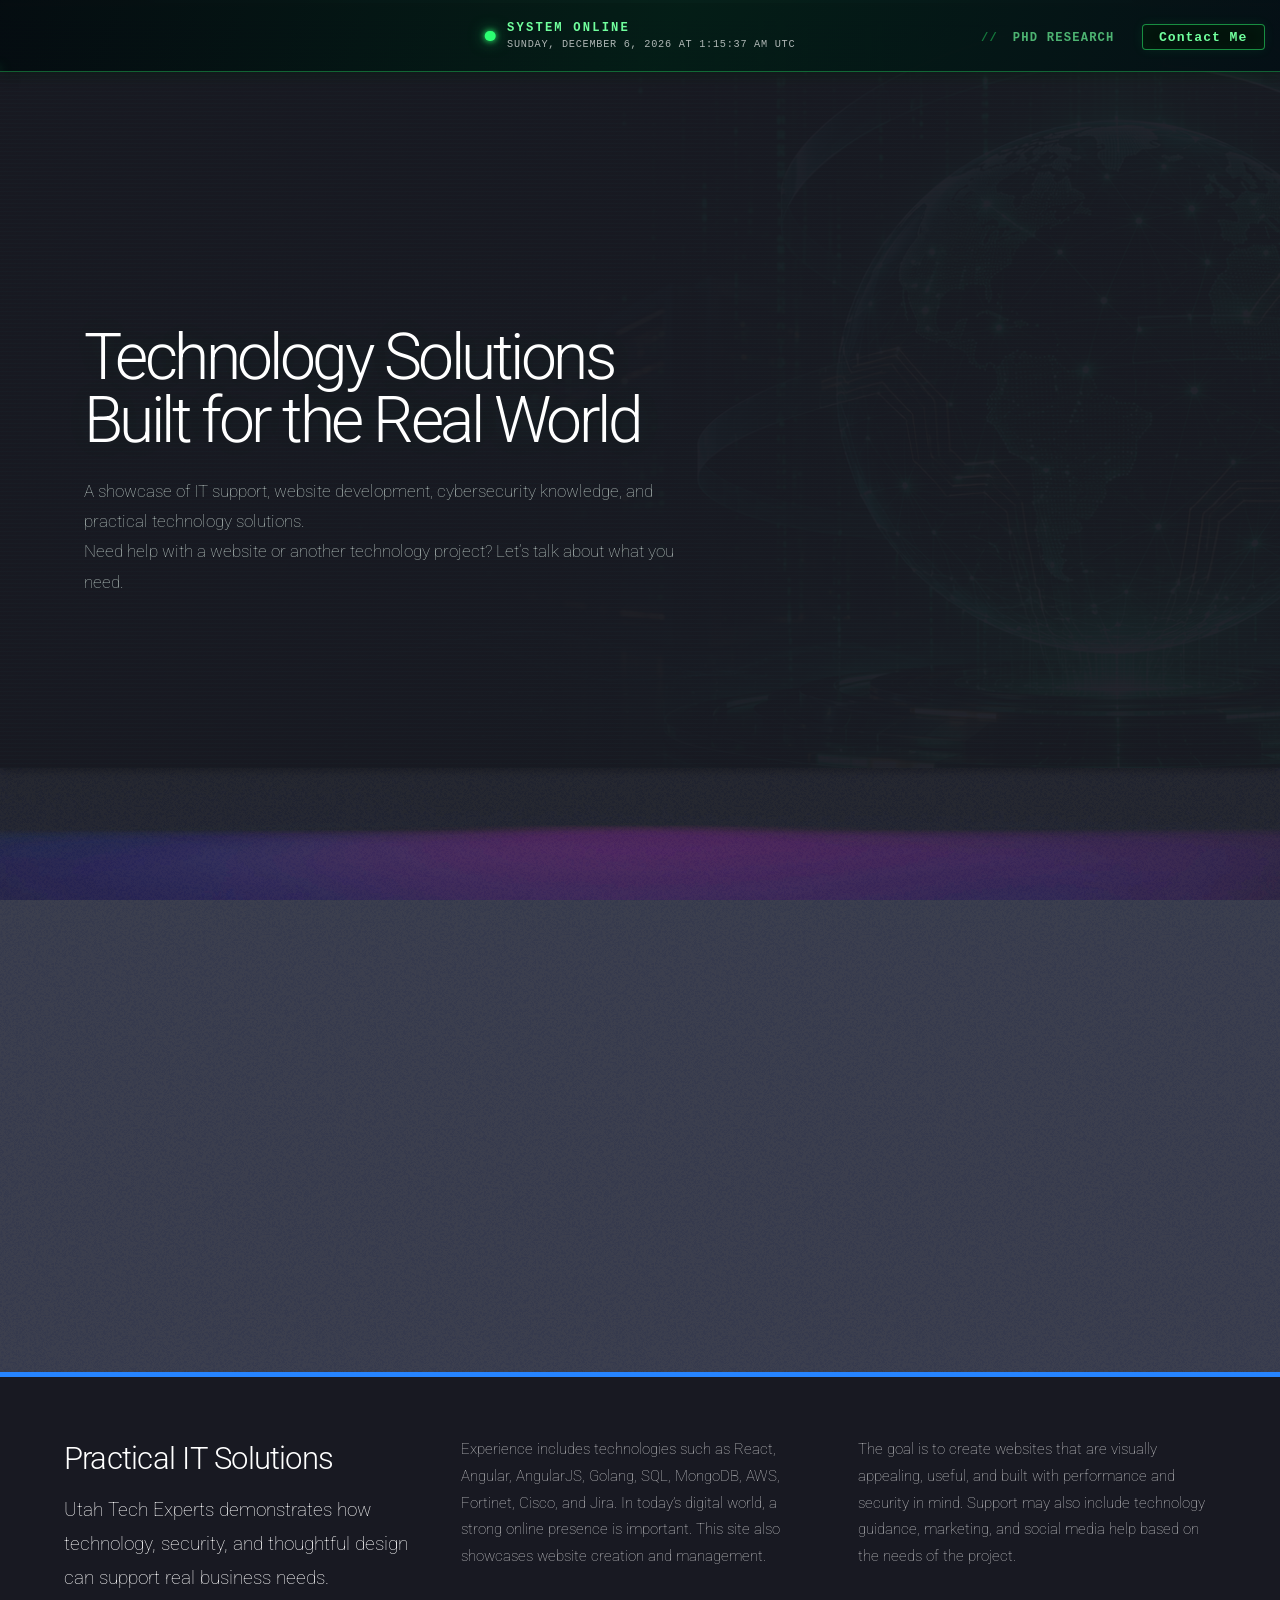
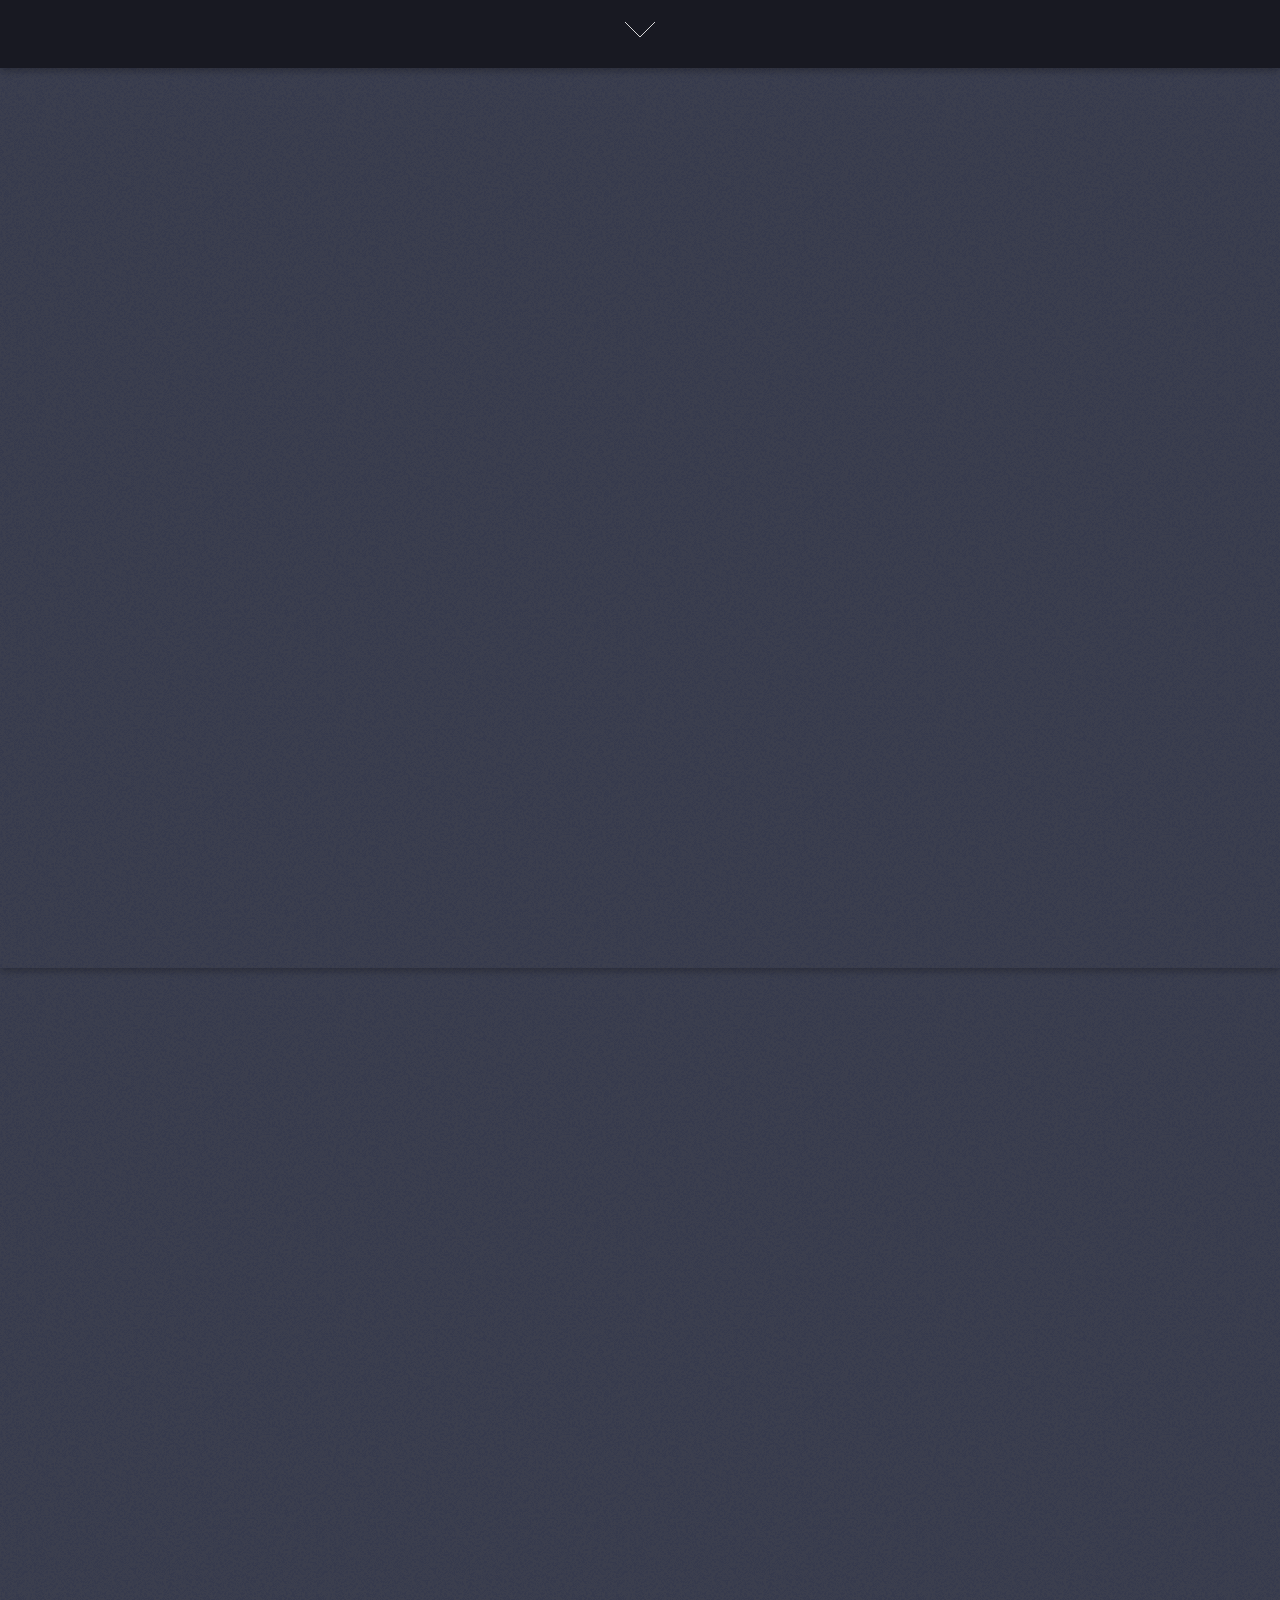
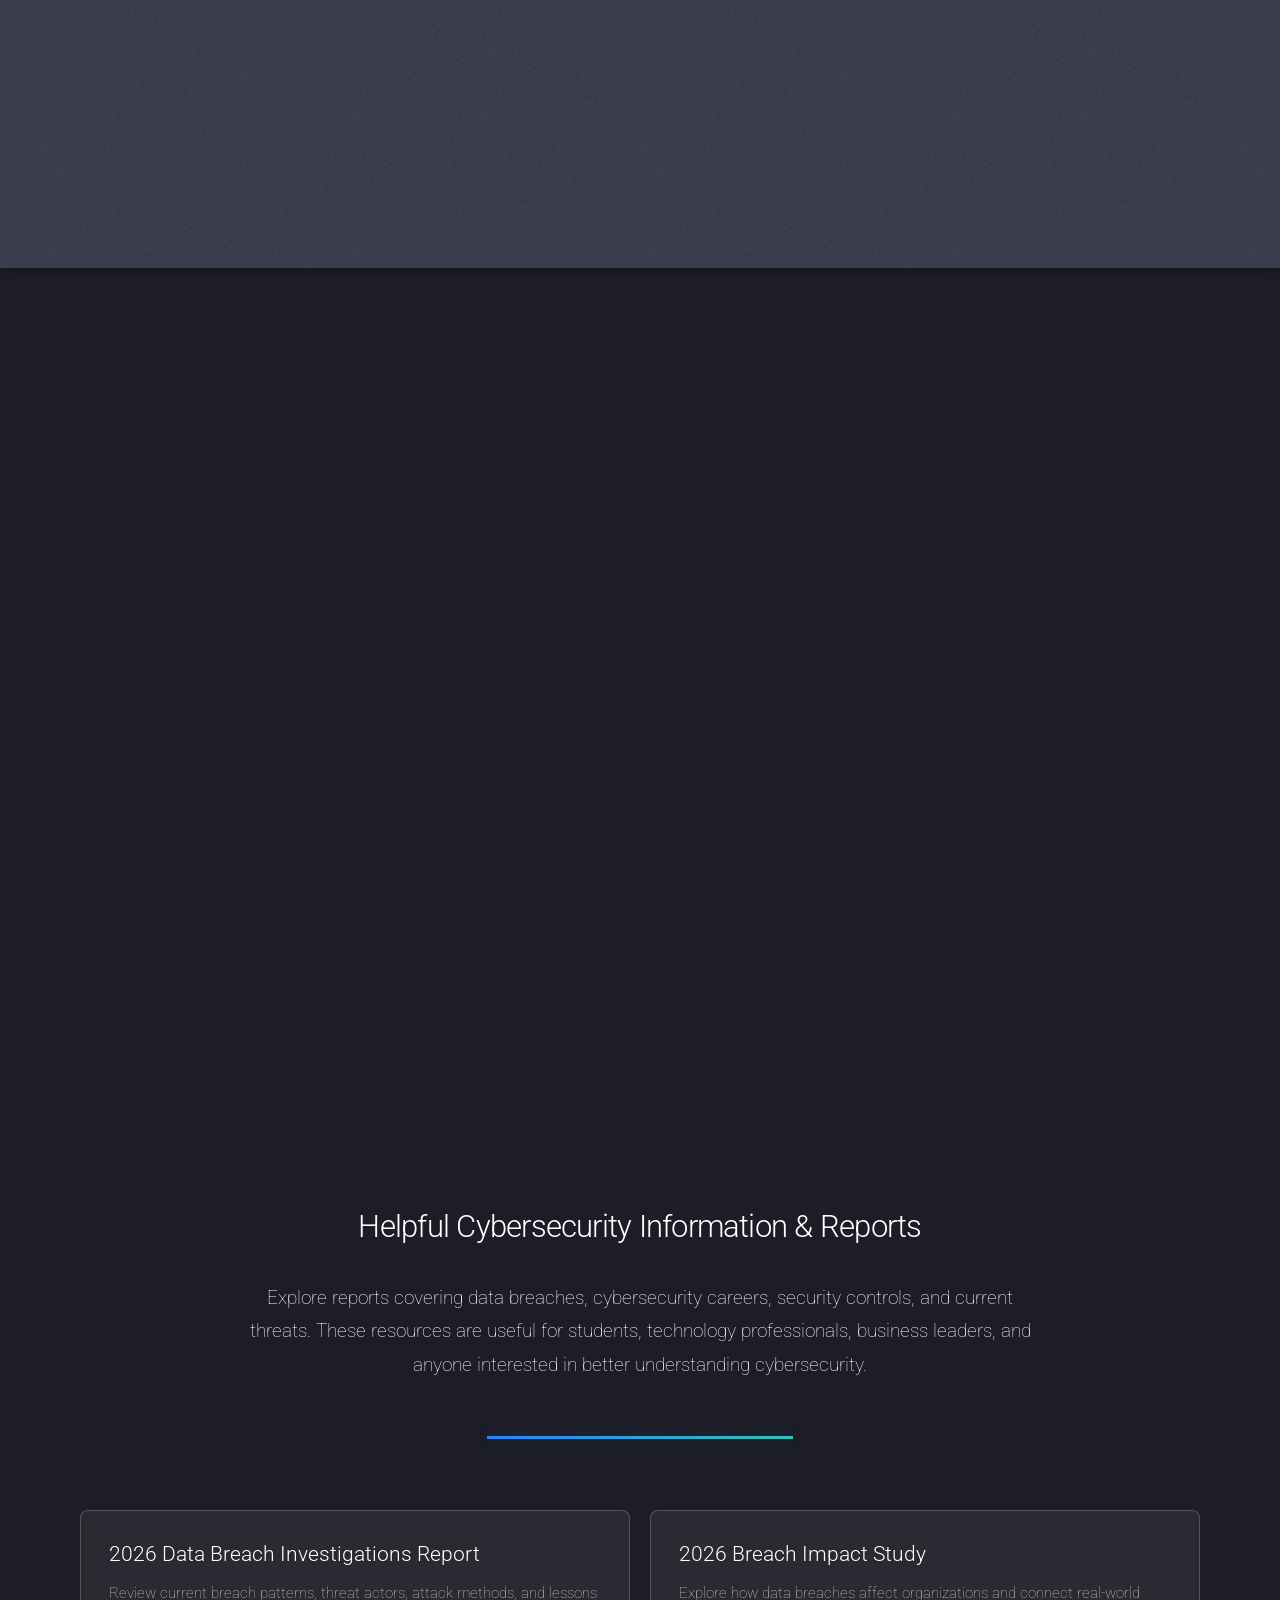
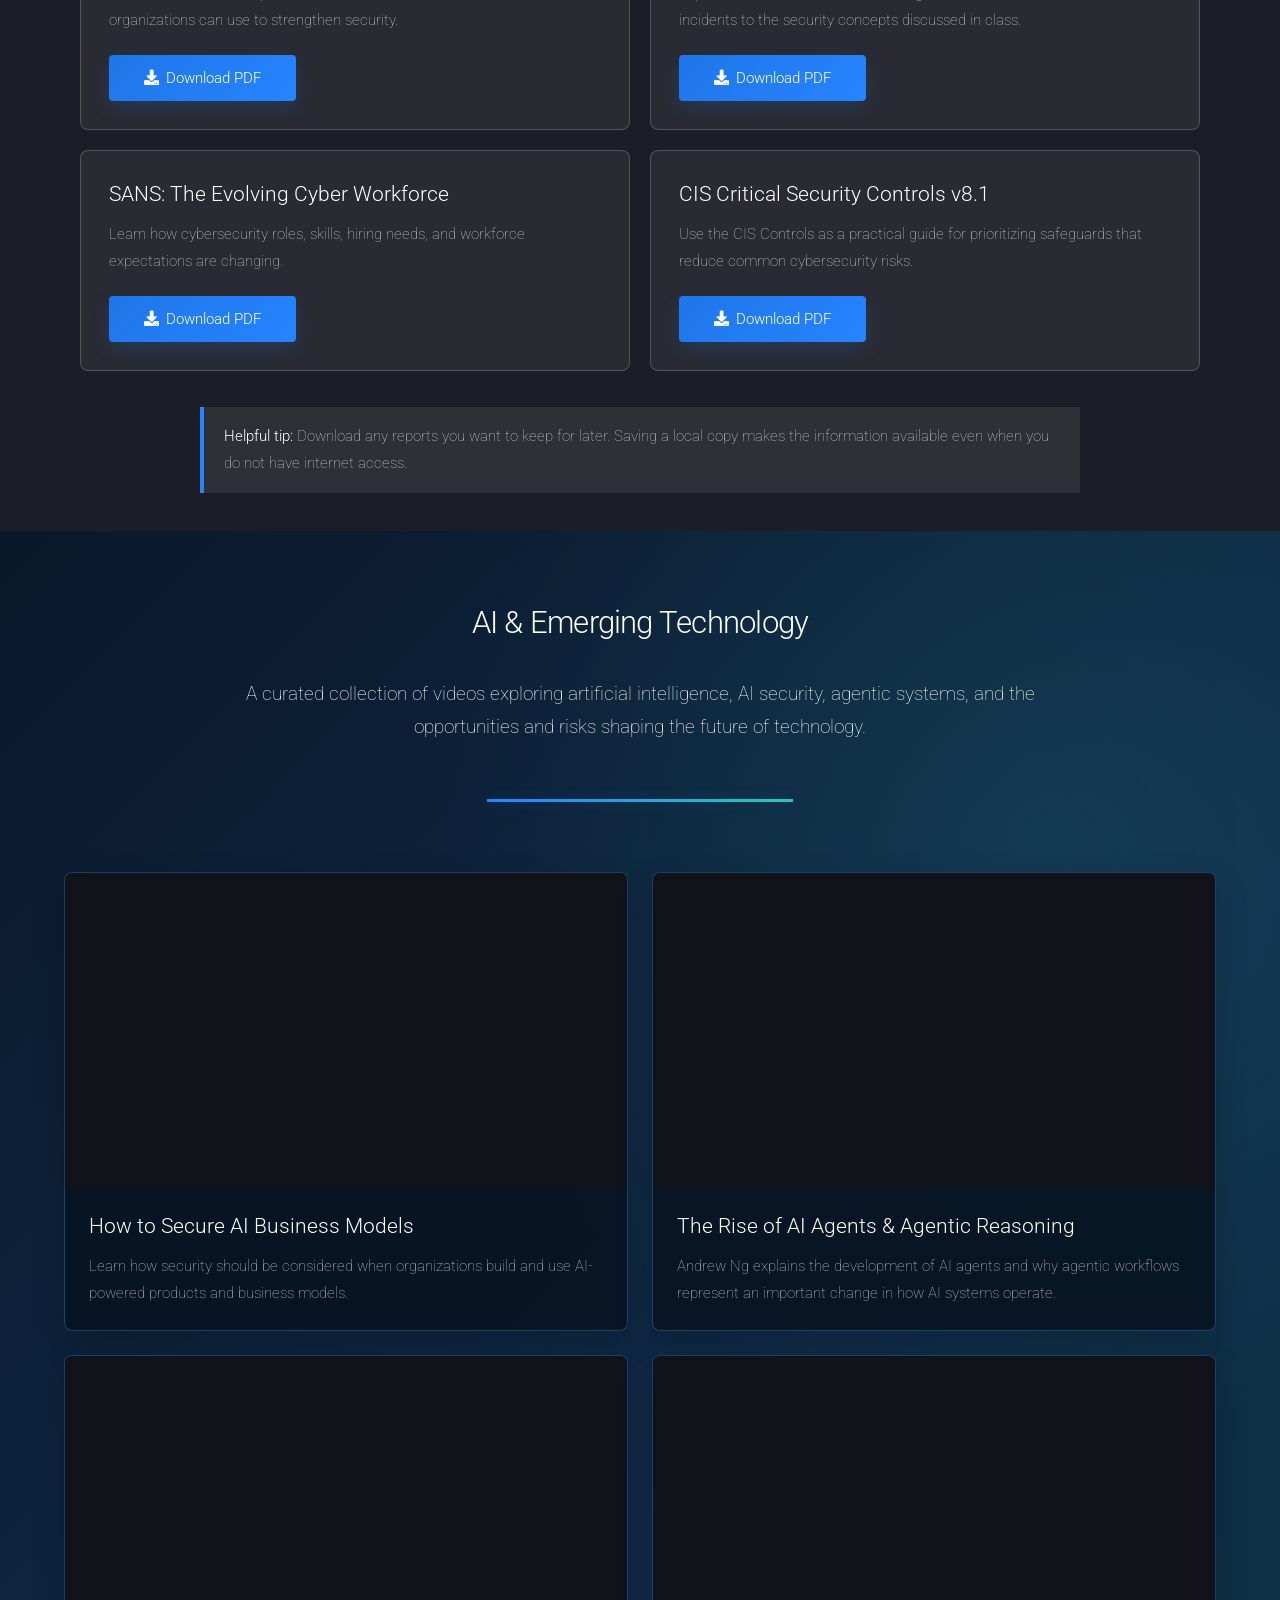
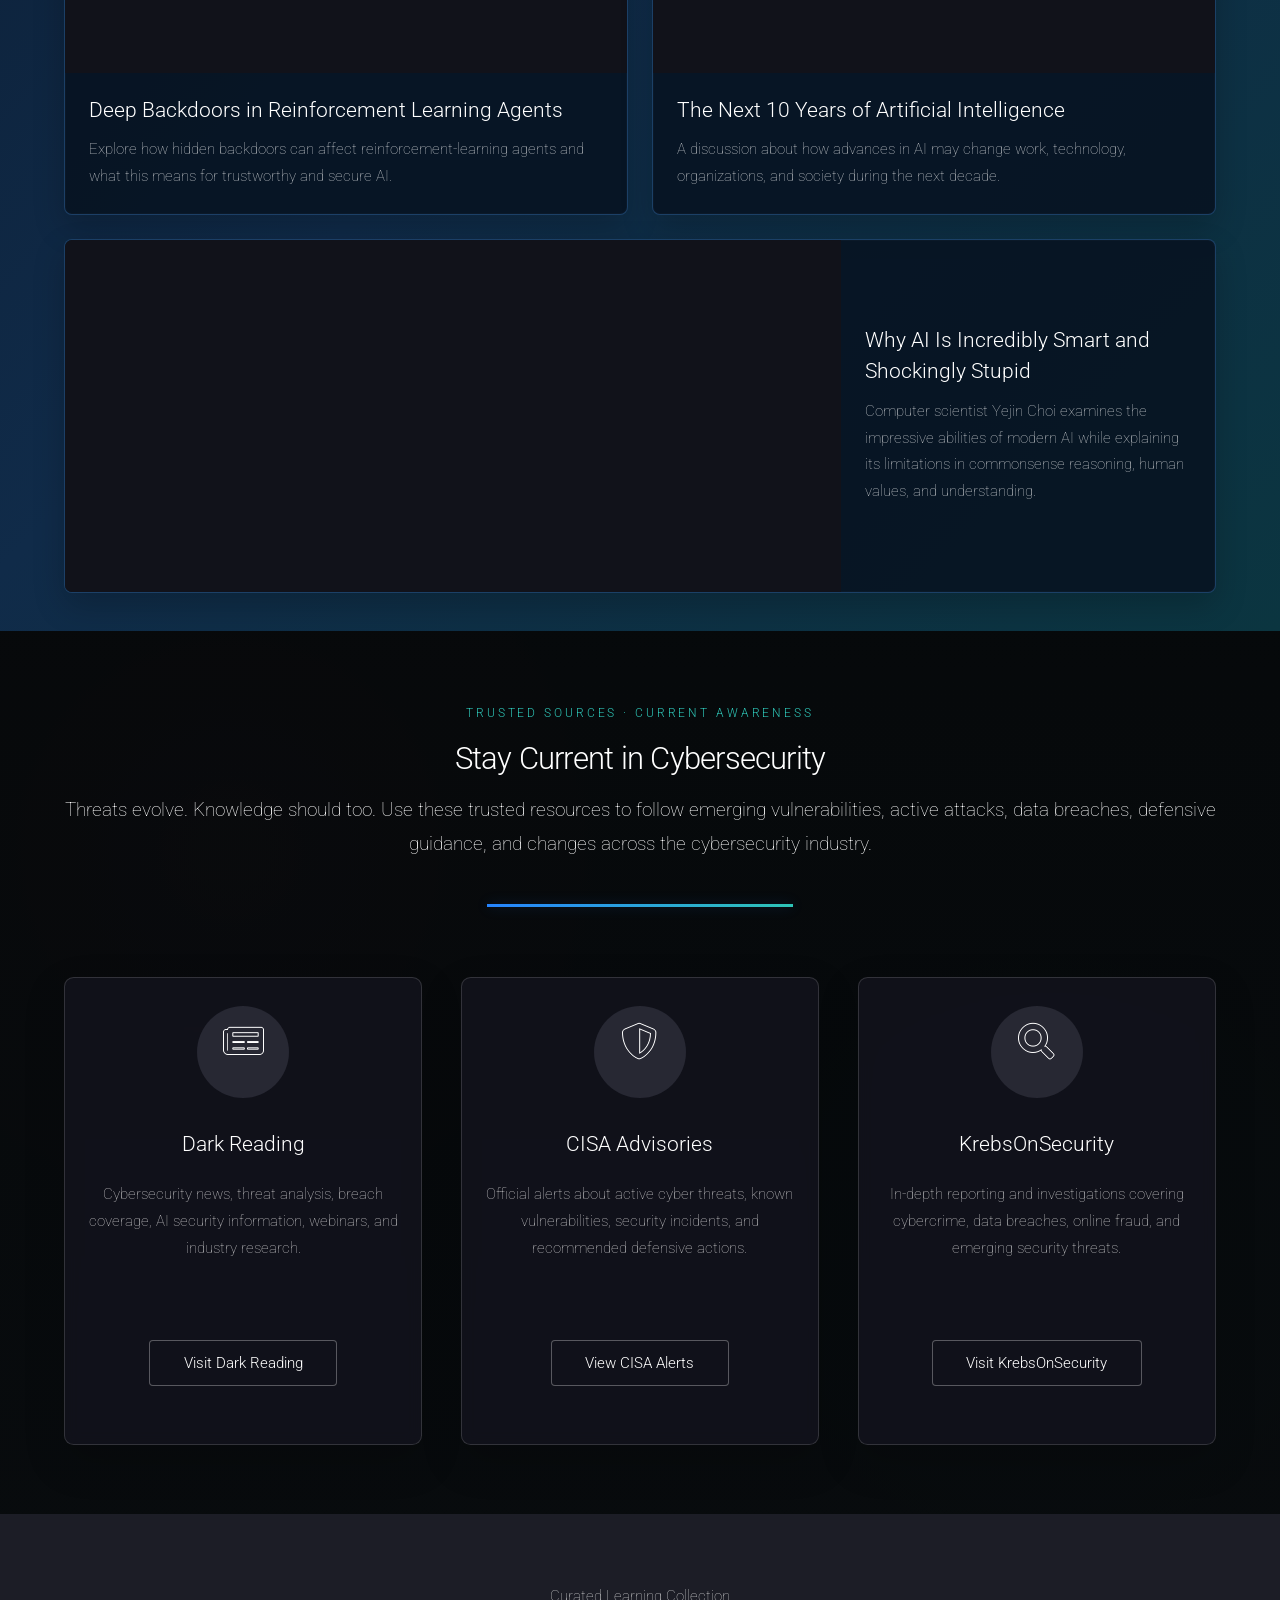
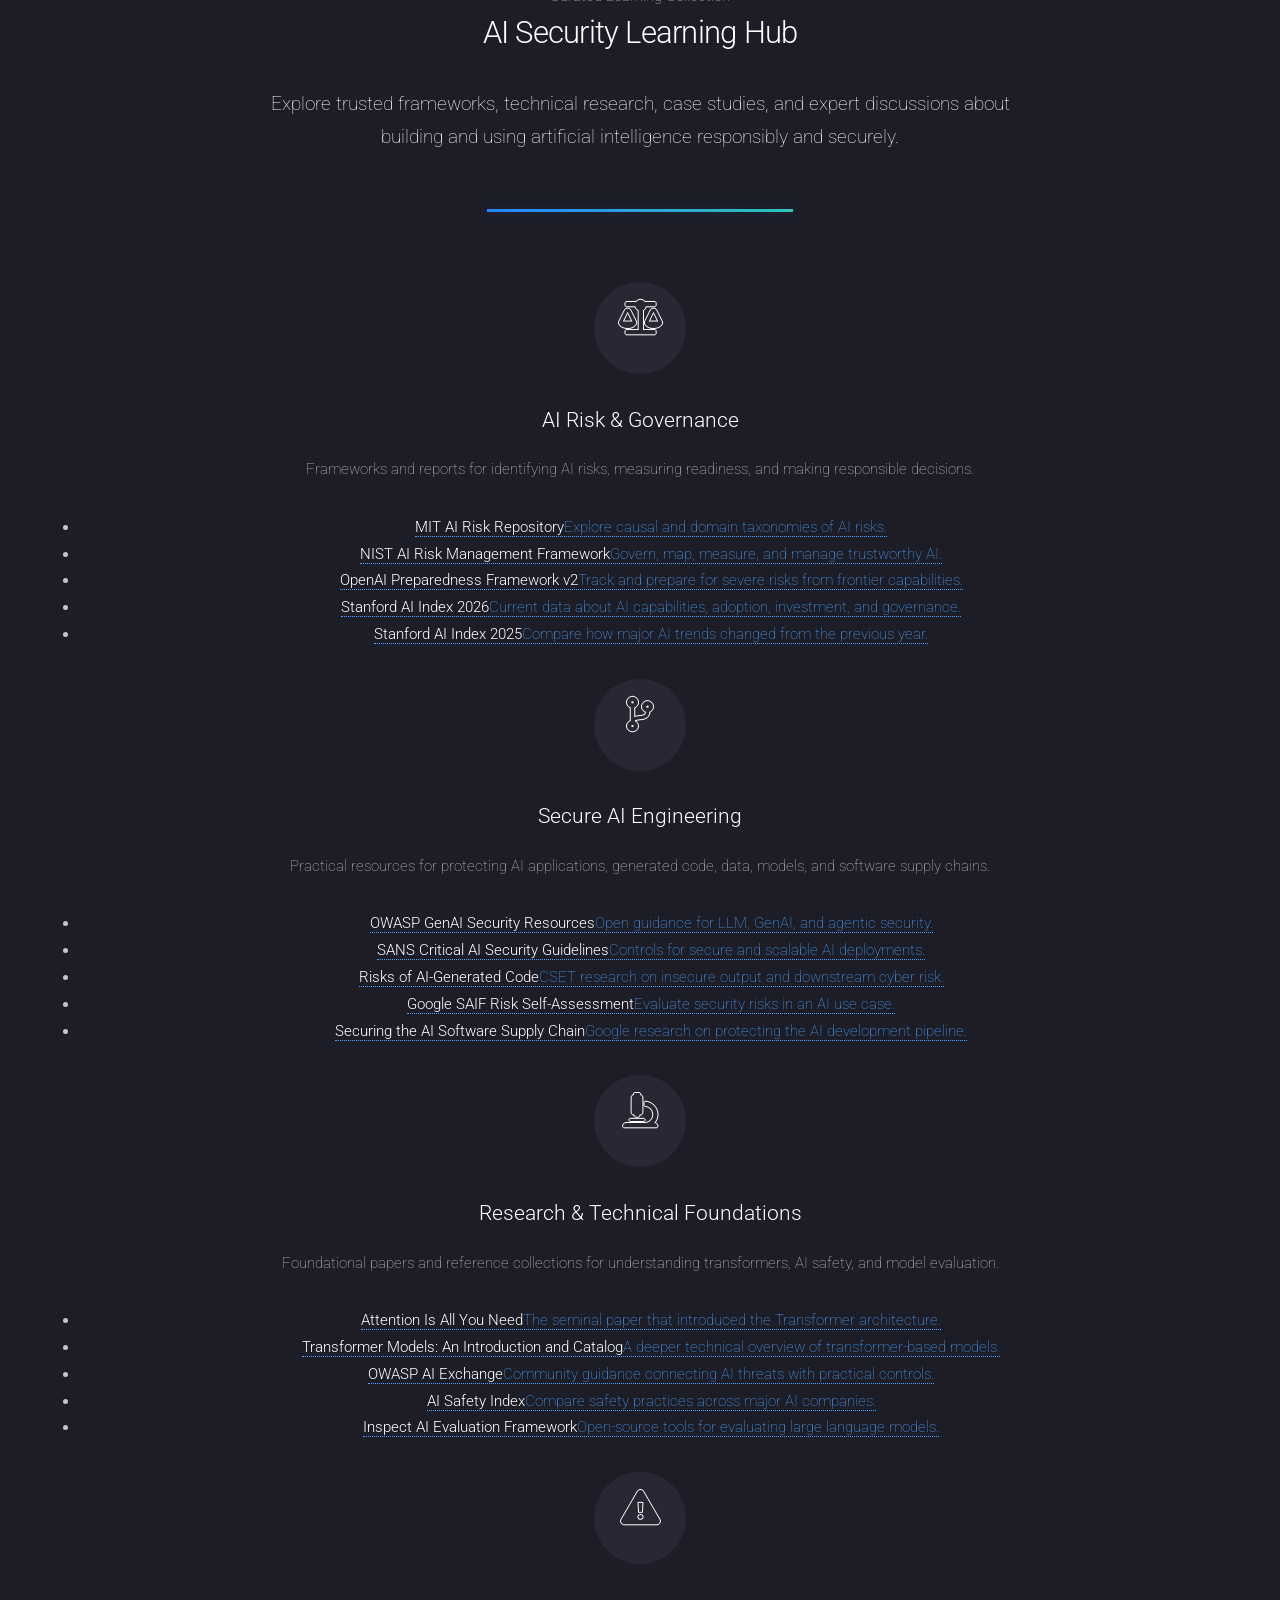
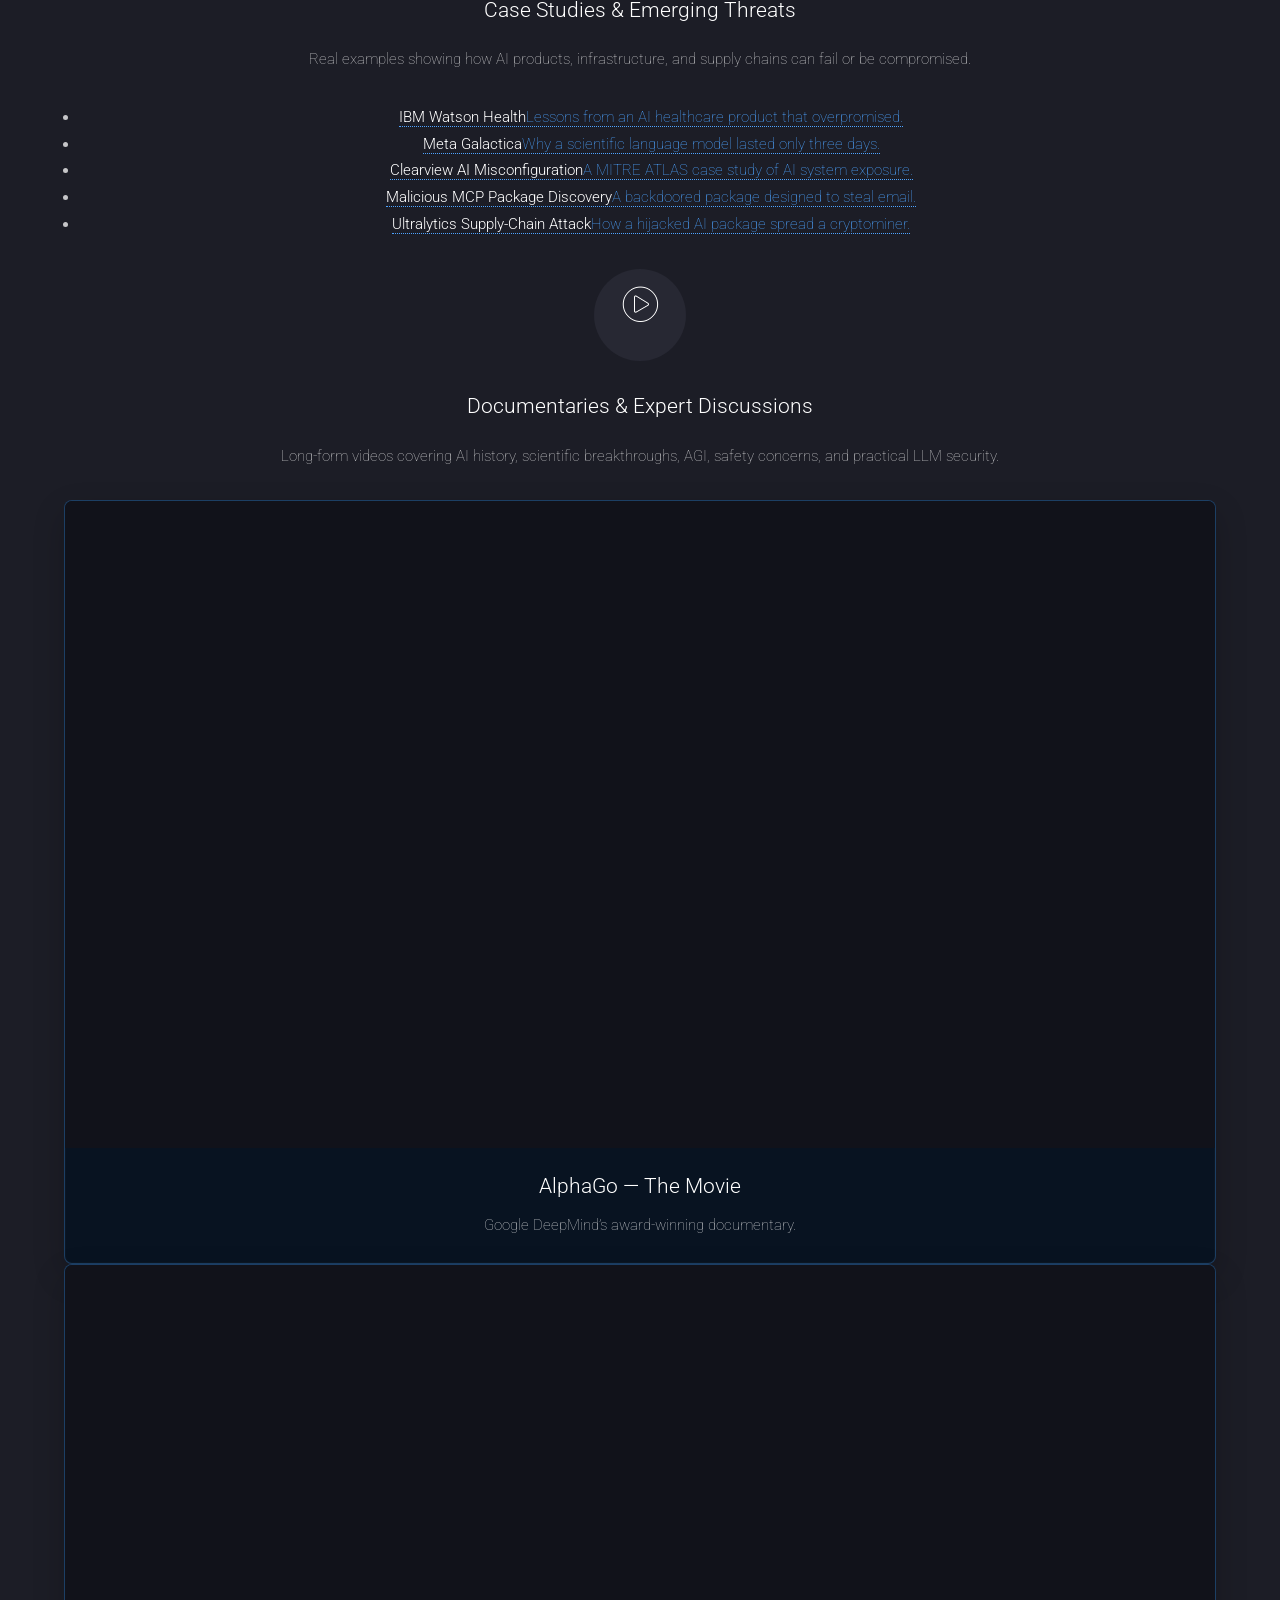
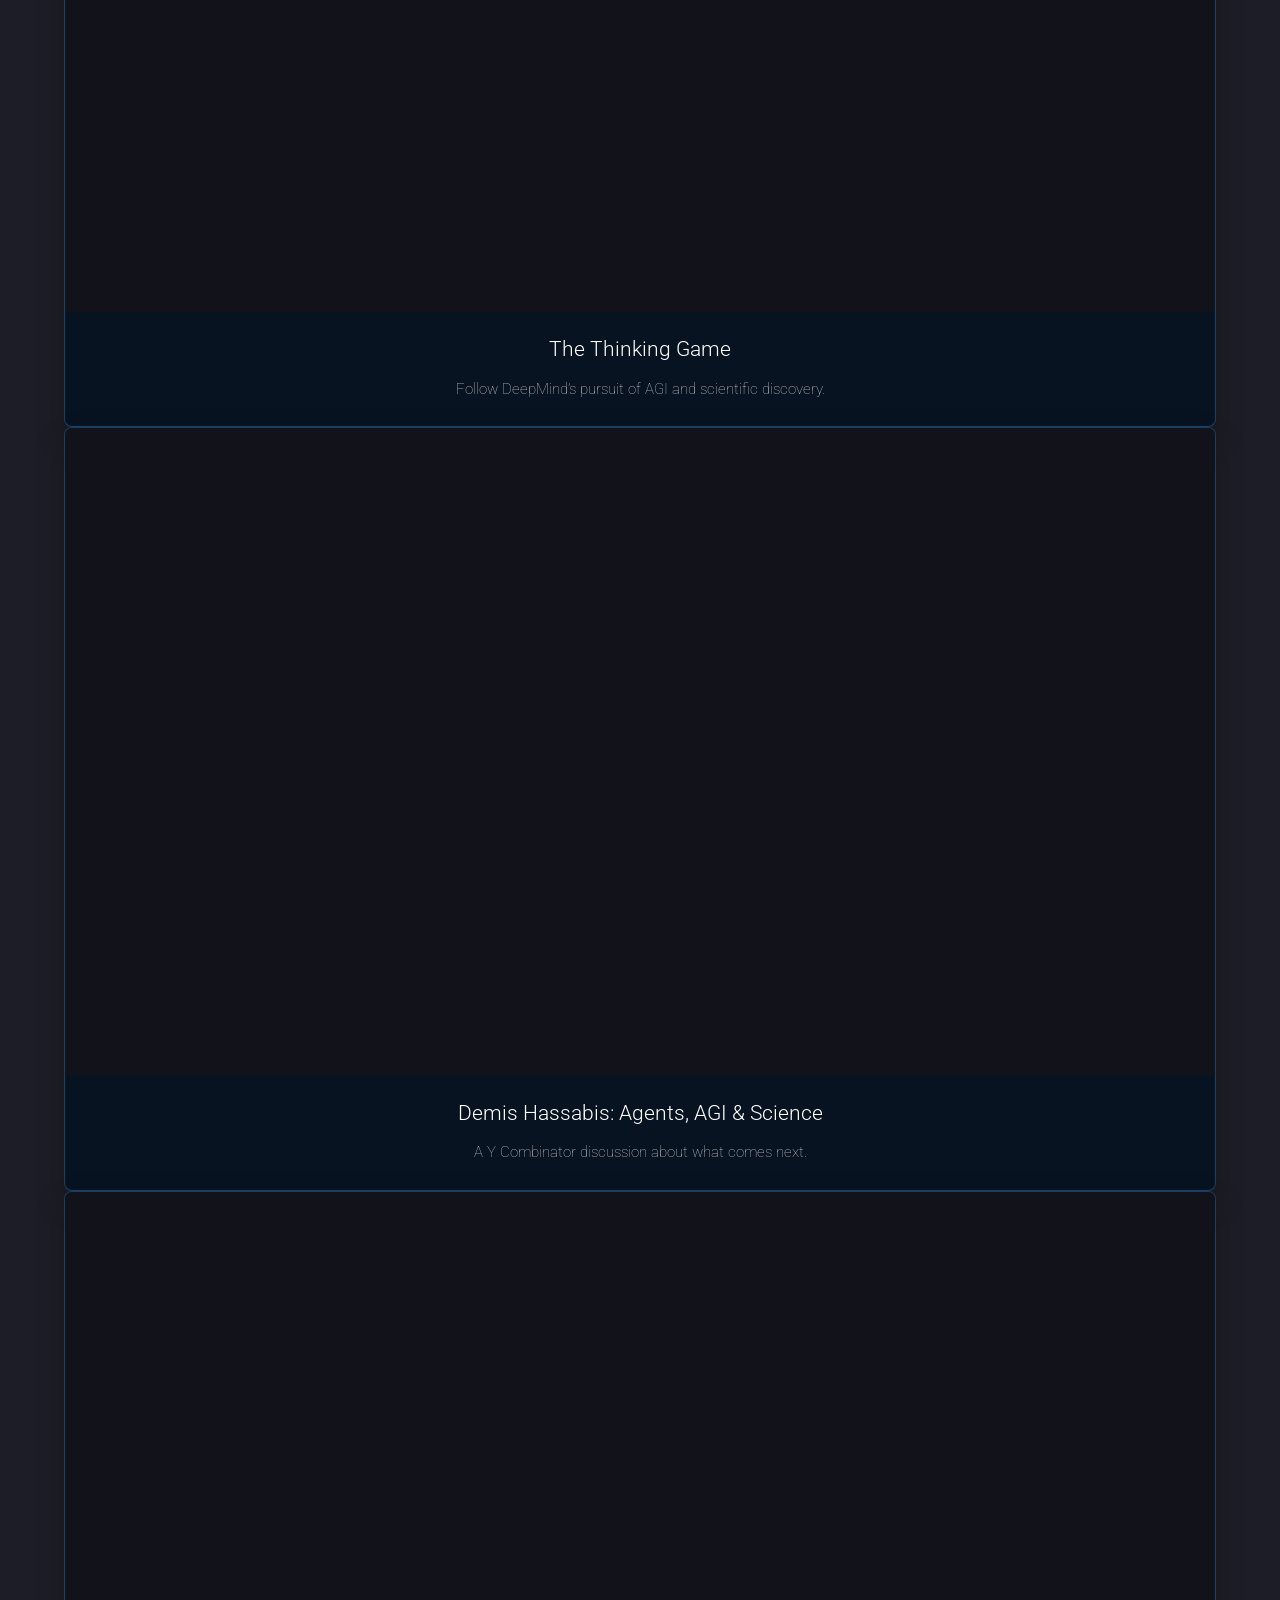
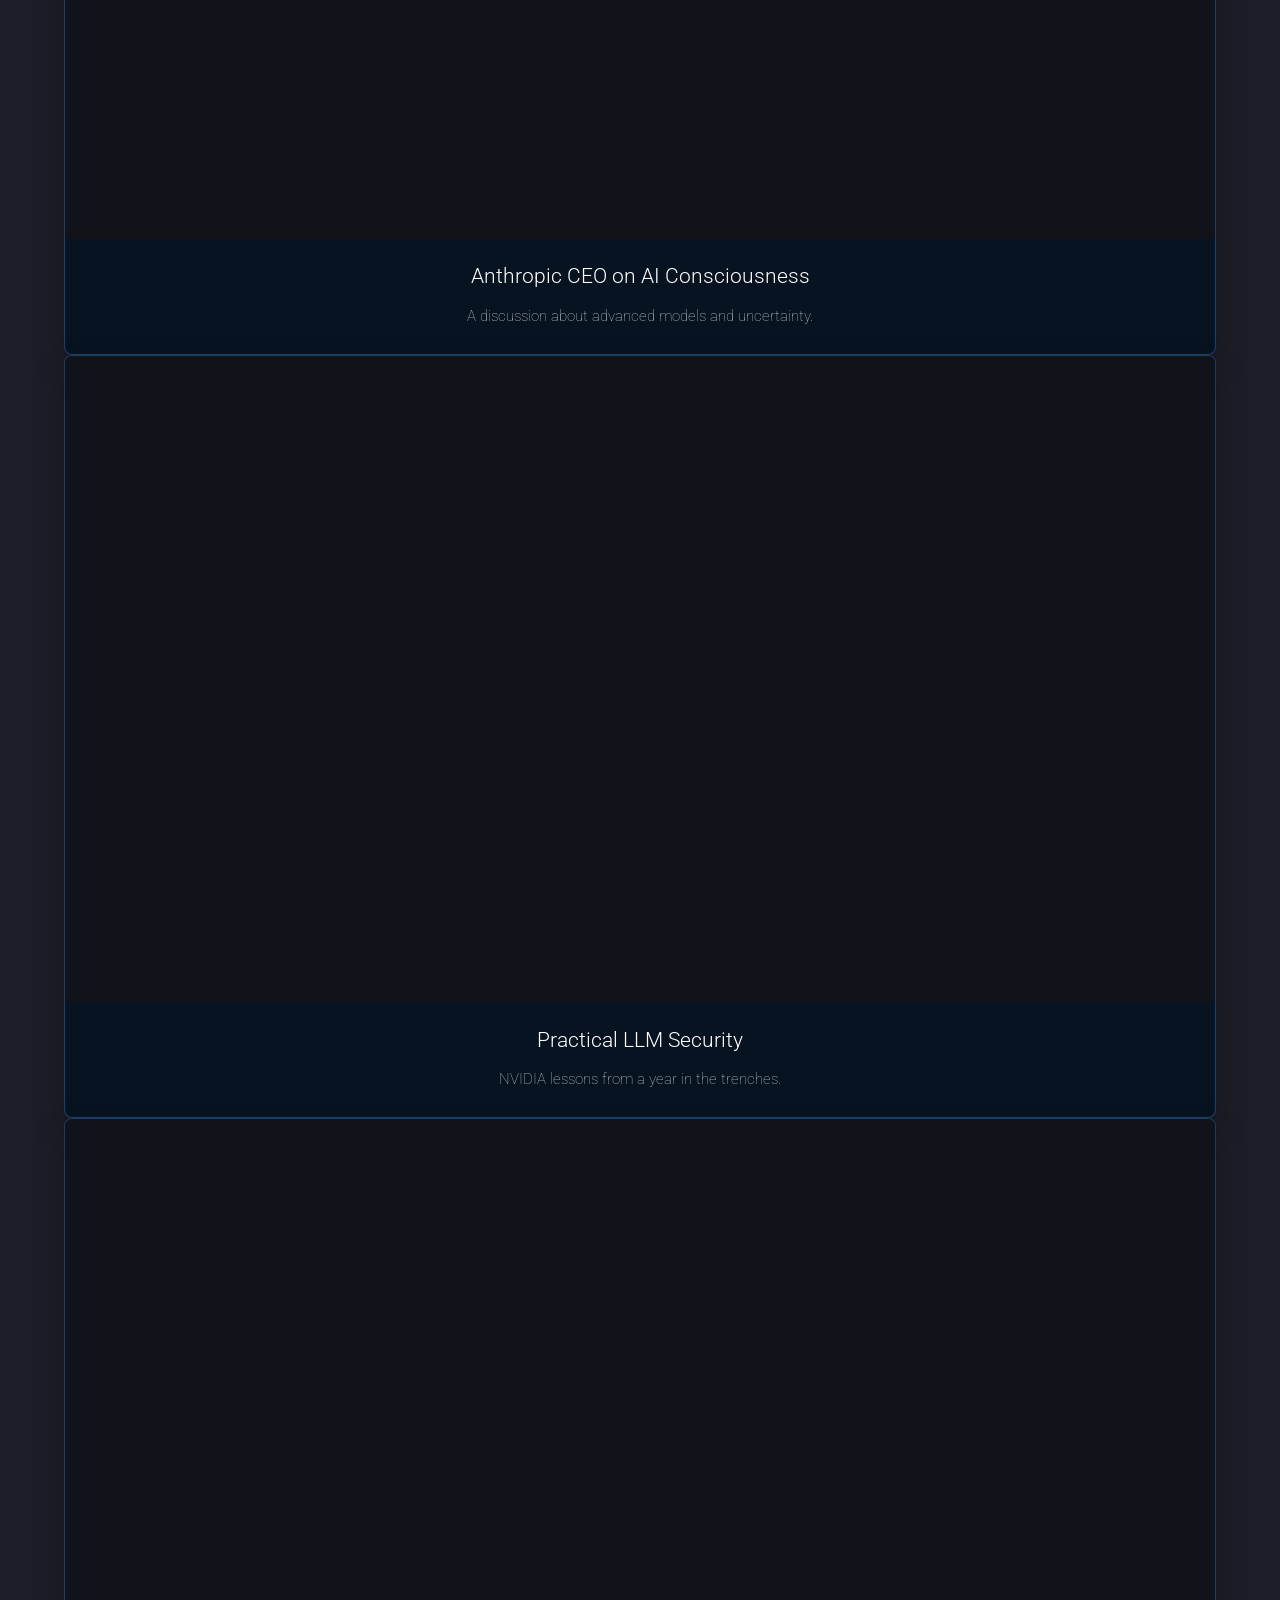
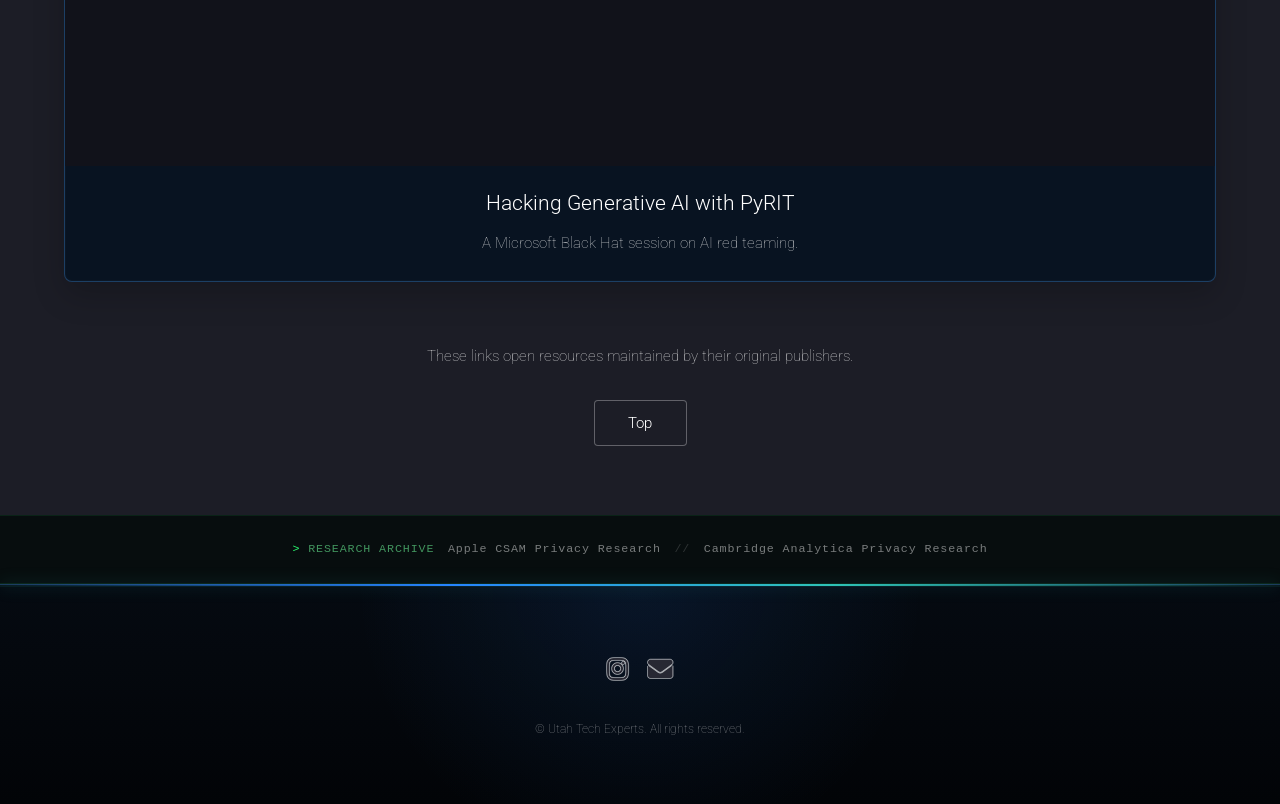
==== index.html @ fda65ae7 "Update index.html" ====
<!DOCTYPE HTML>
<!--
	
	This site it for company use
-->
<html>
	<head>
		<title>Utah Tech Experts</title>
		<!-- This is for the image on the title bar -->
		<link rel="icon" href="images/ute-logo.png" type="images/">
		<meta charset="utf-8" />
		<meta name="viewport" content="width=device-width, initial-scale=1, user-scalable=no" />
		<meta name="description" content="A technology portfolio featuring IT support, website development, cybersecurity knowledge, and helpful security resources." />
		<link rel="stylesheet" href="assets/css/main.css?v=guardian-11" />
		<noscript><link rel="stylesheet" href="assets/css/noscript.css" /></noscript>
		<style>
			.resource-intro {
				max-width: 50rem;
				margin: 0 auto 2.5rem;
			}

			#banner {
				overflow: hidden;
			}

			#banner .content,
			#banner .goto-next {
				position: relative;
				z-index: 2;
			}

			#header .system-status {
				display: flex;
				align-items: center;
				gap: 0.78rem;
				height: inherit;
				font-family: "Courier New", Courier, monospace;
				line-height: 1.15;
			}

			.system-status-dot {
				width: 0.78rem;
				height: 0.78rem;
				flex: 0 0 auto;
				border-radius: 50%;
				background: #2cff72;
				box-shadow: 0 0 0.4rem #2cff72, 0 0 1rem rgba(44, 255, 114, 0.55);
				animation: system-pulse 1.8s ease-in-out infinite;
			}

			.system-status-copy {
				display: flex;
				flex-direction: column;
				justify-content: center;
			}

			.system-status-label {
				color: #70ff9d;
				font-size: 0.78rem;
				font-weight: 700;
				letter-spacing: 0.135rem;
			}

			.system-local-clock {
				margin-top: 0.2rem;
				color: rgba(255, 255, 255, 0.68);
				font-size: 0.68rem;
				font-weight: 400;
				letter-spacing: 0.045rem;
				white-space: nowrap;
			}

			#header #nav .header-contact.button.primary {
				border: 1px solid rgba(44, 255, 114, 0.52) !important;
				background: rgba(4, 20, 12, 0.88) !important;
				box-shadow:
					inset 0 0 1rem rgba(44, 255, 114, 0.04),
					0 0 0.7rem rgba(44, 255, 114, 0.08);
				color: #70ff9d !important;
				font-family: "Courier New", Courier, monospace;
				font-size: 0.82rem;
				font-weight: 700;
				letter-spacing: 0.06rem;
				transition:
					background-color 0.25s ease,
					border-color 0.25s ease,
					box-shadow 0.25s ease,
					color 0.25s ease,
					transform 0.25s ease;
			}

			#header #nav .header-contact.button.primary:hover {
				border-color: #2cff72 !important;
				background: rgba(7, 38, 21, 0.96) !important;
				box-shadow:
					inset 0 0 1.2rem rgba(44, 255, 114, 0.1),
					0 0 0.65rem rgba(44, 255, 114, 0.62),
					0 0 1.6rem rgba(44, 255, 114, 0.25);
				color: #c8ffd8 !important;
				transform: translateY(-1px);
			}

			#header #nav .header-contact.button.primary:focus-visible {
				outline: 2px solid #70ff9d;
				outline-offset: 3px;
			}

			@keyframes system-pulse {
				0%, 100% {
					opacity: 0.55;
					transform: scale(0.82);
					box-shadow: 0 0 0.3rem #2cff72, 0 0 0.65rem rgba(44, 255, 114, 0.35);
				}

				50% {
					opacity: 1;
					transform: scale(1);
					box-shadow: 0 0 0.5rem #2cff72, 0 0 1.25rem rgba(44, 255, 114, 0.72);
				}
			}

			.crt-scan {
				position: absolute;
				inset: 0;
				z-index: 1;
				overflow: hidden;
				background: repeating-linear-gradient(
					0deg,
					rgba(46, 196, 182, 0.018) 0,
					rgba(46, 196, 182, 0.018) 1px,
					transparent 1px,
					transparent 4px
				);
				pointer-events: none;
			}

			.crt-scan::after {
				content: "";
				position: absolute;
				left: 0;
				top: 0;
				width: 100%;
				height: 3px;
				background: linear-gradient(
					90deg,
					transparent,
					rgba(46, 196, 182, 0.45) 18%,
					rgba(111, 255, 219, 0.9) 50%,
					rgba(46, 196, 182, 0.45) 82%,
					transparent
				);
				box-shadow:
					0 0 8px rgba(46, 196, 182, 0.75),
					0 0 22px rgba(46, 196, 182, 0.38);
				animation: crt-scan-up 6.5s linear infinite;
			}

			@keyframes crt-scan-up {
				0% {
					transform: translateY(105vh);
					opacity: 0;
				}

				8% {
					opacity: 0.8;
				}

				92% {
					opacity: 0.8;
				}

				100% {
					transform: translateY(-10vh);
					opacity: 0;
				}
			}

			.resource-grid {
				display: grid;
				grid-template-columns: repeat(2, minmax(0, 1fr));
				gap: 1.25rem;
				margin: 0 auto;
				max-width: 70rem;
				text-align: left;
			}

			.resource-card {
				display: flex;
				flex-direction: column;
				min-height: 100%;
				padding: 1.75rem;
				border: 1px solid rgba(255, 255, 255, 0.2);
				border-radius: 0.5rem;
				background: rgba(255, 255, 255, 0.06);
			}

			.resource-card h3 {
				margin-bottom: 0.65rem;
			}

			.resource-card p {
				flex-grow: 1;
				margin-bottom: 1.35rem;
			}

			.resource-card .button {
				align-self: flex-start;
				margin-bottom: 0;
			}

			.offline-note {
				margin: 2.25rem auto 0;
				padding: 1rem 1.25rem;
				max-width: 55rem;
				border-left: 4px solid #2684ff;
				background: rgba(255, 255, 255, 0.08);
				text-align: left;
			}

			.video-grid {
				display: grid;
				grid-template-columns: repeat(2, minmax(0, 1fr));
				gap: 1.5rem;
				margin: 0 auto;
				max-width: 75rem;
				text-align: left;
			}

			.video-card {
				overflow: hidden;
				position: relative;
				border: 1px solid rgba(77, 163, 255, 0.3);
				border-radius: 0.5rem;
				background: rgba(7, 19, 34, 0.9);
				box-shadow:
					0 0.8rem 2rem rgba(0, 0, 0, 0.2),
					inset 0 0 0 1px rgba(255, 255, 255, 0.015);
				transition:
					transform 0.28s ease,
					border-color 0.28s ease,
					background-color 0.28s ease,
					box-shadow 0.28s ease;
			}

			@media screen and (min-width: 737px) {
				.video-card:hover,
				.video-card:focus-within {
					border-color: #4da3ff;
					background: rgba(13, 42, 65, 0.96);
					box-shadow:
						0 1.25rem 3rem rgba(0, 0, 0, 0.34),
						0 0 0.75rem rgba(77, 163, 255, 0.62),
						0 0 2rem rgba(38, 132, 255, 0.28),
						0 0 3.2rem rgba(46, 196, 182, 0.12);
					transform: translateY(-0.45rem) scale(1.012);
					z-index: 3;
				}

				.video-card:hover .video-frame iframe,
				.video-card:focus-within .video-frame iframe {
					filter: brightness(1.08) saturate(1.08);
					transform: scale(1.025);
				}

				.video-card:hover .video-details h3,
				.video-card:focus-within .video-details h3 {
					color: #8fc7ff;
					text-shadow: 0 0 0.85rem rgba(77, 163, 255, 0.3);
				}
			}

			.video-frame {
				position: relative;
				width: 100%;
				padding-bottom: 56.25%;
				background: #11121a;
			}

			.video-frame iframe {
				position: absolute;
				inset: 0;
				width: 100%;
				height: 100%;
				border: 0;
			}

			.video-details {
				padding: 1.4rem 1.5rem 1.5rem;
			}

			.video-details h3 {
				margin-bottom: 0.65rem;
			}

			.video-details p {
				margin-bottom: 0;
			}

			.video-card.featured {
				grid-column: 1 / -1;
				display: grid;
				grid-template-columns: minmax(0, 1.35fr) minmax(16rem, 0.65fr);
				align-items: center;
			}

			.video-card.featured .video-frame {
				height: 100%;
				min-height: 22rem;
				padding-bottom: 0;
			}

			.cyber-pulse {
				position: relative;
				overflow: hidden;
				background:
					radial-gradient(circle at 18% 25%, rgba(228, 76, 101, 0.14), transparent 34%),
					radial-gradient(circle at 82% 70%, rgba(46, 196, 182, 0.12), transparent 34%),
					#151621;
			}

			.cyber-pulse-canvas {
				position: absolute;
				inset: 0;
				width: 100%;
				height: 100%;
				opacity: 0.9;
				pointer-events: none;
			}

			.cyber-pulse::after {
				content: "";
				position: absolute;
				inset: 0;
				background: linear-gradient(180deg, rgba(5, 8, 9, 0.1), rgba(10, 13, 16, 0.48));
				pointer-events: none;
			}

			.cyber-pulse .container {
				position: relative;
				z-index: 1;
			}

			.cyber-resource {
				height: 100%;
				padding: 1.75rem 1.4rem;
				border: 1px solid rgba(255, 255, 255, 0.14);
				border-radius: 0.6rem;
				background: rgba(20, 21, 31, 0.76);
				box-shadow: 0 1rem 2.5rem rgba(0, 0, 0, 0.18);
				backdrop-filter: blur(8px);
				-webkit-backdrop-filter: blur(8px);
				transition: transform 0.25s ease, border-color 0.25s ease, box-shadow 0.25s ease;
			}

			.cyber-resource:hover {
				transform: translateY(-0.3rem);
				border-color: rgba(46, 196, 182, 0.55);
				box-shadow: 0 1rem 3rem rgba(46, 196, 182, 0.12);
			}

			.cyber-resource p {
				min-height: 8rem;
			}

			.cyber-resource .icon.major {
				color: #2ec4b6;
			}

			.cyber-pulse .button.primary {
				background: linear-gradient(135deg, #1f76e8, #2684ff);
				box-shadow: 0 0.5rem 1.3rem rgba(38, 132, 255, 0.18);
			}

			.cyber-pulse .eyebrow {
				margin-bottom: 0.55rem;
				color: #2ec4b6;
				font-size: 0.75rem;
				font-weight: 300;
				letter-spacing: 0.18rem;
				text-transform: uppercase;
			}

			@media screen and (max-width: 736px) {
				.resource-grid,
				.video-grid {
					grid-template-columns: 1fr;
				}

				.resource-card {
					padding: 1.35rem;
				}

				.resource-card .button {
					width: 100%;
					text-align: center;
				}

				.video-card.featured {
					grid-column: auto;
					display: block;
				}

				.video-card.featured .video-frame {
					height: auto;
					min-height: 0;
					padding-bottom: 56.25%;
				}

				.cyber-resource p {
					min-height: 0;
				}
			}

			@media screen and (min-width: 737px) {
				body.landing #header {
					background:
						linear-gradient(110deg, rgba(5, 12, 16, 0.98), rgba(4, 29, 22, 0.98) 52%, rgba(5, 15, 21, 0.98));
					border-bottom: 1px solid rgba(44, 255, 114, 0.34);
					box-shadow:
						0 0.2rem 0.7rem rgba(0, 0, 0, 0.38),
						0 0.15rem 0.8rem rgba(44, 255, 114, 0.08);
					height: 72px;
					line-height: 72px;
					overflow: hidden;
					position: absolute;
				}

				body.landing #header::after {
					background: linear-gradient(
						90deg,
						transparent,
						rgba(46, 196, 182, 0.35) 18%,
						#70ff9d 50%,
						rgba(46, 196, 182, 0.35) 82%,
						transparent
					);
					bottom: 0;
					box-shadow: 0 0 0.7rem rgba(44, 255, 114, 0.55);
					content: "";
					height: 2px;
					left: -35%;
					position: absolute;
					width: 35%;
					animation: desktop-status-scan 4.5s ease-in-out infinite;
				}

				#header .system-status {
					gap: 0.72rem;
					height: 72px;
					left: 50%;
					position: absolute;
					top: 0;
					transform: translateX(-50%);
					width: max-content;
				}

				#header .system-status-dot {
					height: 0.68rem;
					width: 0.68rem;
				}

				#header .system-status-label {
					font-size: 0.76rem;
				}

				#header .system-local-clock {
					font-size: 0.64rem;
				}
			}

			@keyframes desktop-status-scan {
				0% { left: -35%; opacity: 0; }
				15%, 85% { opacity: 1; }
				100% { left: 100%; opacity: 0; }
			}

			@media (prefers-reduced-motion: reduce) {
				.system-status-dot {
					animation: none;
					opacity: 1;
					transform: none;
				}

				.crt-scan::after {
					top: 55%;
					animation: none;
					opacity: 0.35;
				}

				.cyber-resource {
					transition: none;
				}

				.cyber-resource:hover {
					transform: none;
				}
			}

			/* Refined homepage hero: keeps the Matrix styling while giving the
			   digital guide more room and a cleaner, portfolio-ready composition. */
			@media screen and (min-width: 981px) {
				#banner .content {
					display: grid;
					grid-template-columns: minmax(0, 1.08fr) minmax(31rem, 0.92fr);
					align-items: center;
					gap: clamp(2rem, 5vw, 5.5rem);
					width: min(92vw, 82rem);
					max-width: none;
					margin: 0 auto;
					padding: 8.5rem 1.5rem 7rem;
					text-align: left;
				}

				#banner .content > header {
					display: block;
					max-width: 43rem;
					text-align: left;
				}

				#banner .content header h2 {
					font-size: clamp(2.75rem, 4.4vw, 4.8rem);
					line-height: 1.02;
					letter-spacing: -0.045em;
					text-shadow: 0 0 2rem rgba(44, 255, 114, 0.08);
				}

				#banner .content header p {
					max-width: 40rem;
					margin-top: 1.25rem;
					font-size: 1.08rem;
					line-height: 1.75;
				}

				.cyber-guardian {
					display: block;
					width: 31rem;
					height: 31rem;
					margin: 0;
					justify-self: end;
					isolation: isolate;
				}

				.cyber-guardian::before {
					inset: -7%;
					width: 114%;
					height: 114%;
					background:
						radial-gradient(circle at 62% 43%, rgba(44, 255, 114, 0.19), transparent 43%),
						radial-gradient(circle at 50% 58%, rgba(46, 196, 182, 0.11), transparent 66%);
					filter: blur(0.1rem);
				}

				.cyber-guardian::after {
					content: "";
					position: absolute;
					inset: 0.35rem 0.35rem 0.7rem 2.4rem;
					z-index: 0;
					border: 1px solid rgba(44, 255, 114, 0.14);
					border-radius: 1.2rem;
					background:
						linear-gradient(135deg, rgba(44, 255, 114, 0.055), transparent 27%),
						linear-gradient(315deg, rgba(46, 196, 182, 0.05), transparent 32%),
						rgba(2, 10, 8, 0.2);
					box-shadow:
						inset 0 0 2.5rem rgba(44, 255, 114, 0.025),
						0 1.5rem 4rem rgba(0, 0, 0, 0.22);
					clip-path: polygon(0 0, 88% 0, 100% 12%, 100% 100%, 12% 100%, 0 88%);
					pointer-events: none;
				}

				.cyber-guardian .guardian-field {
					left: 4.5rem;
					top: 1.5rem;
					width: 26rem;
					height: 26rem;
					z-index: 1;
				}

				.cyber-guardian .guardian-render {
					left: 5rem;
					top: 1rem;
					width: 25rem;
					height: 28rem;
					z-index: 3;
				}

				.cyber-guardian .guardian-body-render {
					height: 26rem;
				}

				.cyber-guardian .guardian-render .guardian-head {
					top: -0.55rem;
					width: 5.9rem;
				}

				.cyber-guardian .guardian-logo-badge {
					top: 8.1rem;
					width: 3.75rem;
					height: 3.75rem;
				}

				.cyber-guardian .guardian-shadow {
					left: 9rem;
					bottom: 1.1rem;
					width: 17rem;
				}

				.guardian-console {
					left: -1.1rem;
					top: 18.4rem;
					width: 20.5rem;
					padding: 1.15rem 1.25rem;
					font-size: 0.76rem;
					background: linear-gradient(145deg, rgba(2, 14, 9, 0.96), rgba(3, 10, 8, 0.89));
					backdrop-filter: blur(12px);
					-webkit-backdrop-filter: blur(12px);
				}

				.guardian-motion-toggle {
					right: 0.7rem;
					bottom: 1rem;
				}
			}

			/* Quiet portfolio links: visible to curious visitors without turning
			   school work into a large promotional section. */
			.research-archive {
				padding: 1.25rem 1.5rem;
				border-top: 1px solid rgba(44, 255, 114, 0.09);
				border-bottom: 1px solid rgba(44, 255, 114, 0.09);
				background: rgba(2, 10, 8, 0.78);
				font-family: "Courier New", Courier, monospace;
			}

			.research-archive-inner {
				display: flex;
				align-items: center;
				justify-content: center;
				flex-wrap: wrap;
				gap: 0.55rem 0.85rem;
				max-width: 70rem;
				margin: 0 auto;
				font-size: 0.73rem;
				letter-spacing: 0.055rem;
			}

			.research-archive-label {
				color: rgba(112, 255, 157, 0.56);
				text-transform: uppercase;
			}

			.research-archive-label::before {
				content: "> ";
				color: #2cff72;
			}

			.research-archive a {
				border-bottom: 0;
				color: rgba(255, 255, 255, 0.46);
				text-decoration: none;
				transition: color 0.2s ease, text-shadow 0.2s ease;
			}

			.research-archive a:hover,
			.research-archive a:focus-visible {
				color: #70ff9d;
				text-shadow: 0 0 0.7rem rgba(44, 255, 114, 0.35);
			}

			.research-archive-separator {
				color: rgba(255, 255, 255, 0.16);
			}

			@media screen and (max-width: 980px) {
				#banner .content {
					max-width: 48rem;
				}

				.research-archive-inner {
					font-size: 0.68rem;
				}
			}

			@media screen and (max-width: 480px) {
				.research-archive {
					padding: 1rem 1.1rem;
				}

				.research-archive-inner {
					align-items: flex-start;
					flex-direction: column;
					gap: 0.45rem;
				}

				.research-archive-separator {
					display: none;
				}
			}

			/* Cinematic hero image version */
			#banner {
				height: 82vh;
				min-height: 48rem;
				background-color: #020908;
				background-image:
					linear-gradient(
    90deg,
    rgba(2, 8, 11, 0.93) 0%,
    rgba(2, 8, 11, 0.78) 31%,
    rgba(2, 8, 11, 0.32) 54%,
    rgba(2, 8, 11, 0.02) 78%
),
					url("images/ute-cyber-hero.png");
				background-position: center;
				background-repeat: no-repeat;
				background-size: cover;
			}

			#header #nav .header-research {
				border-bottom: 0;
				color: rgba(112, 255, 157, 0.68);
				font-family: "Courier New", Courier, monospace;
				font-size: 0.76rem;
				font-weight: 700;
				letter-spacing: 0.075rem;
				text-transform: uppercase;
				transition: color 0.2s ease, text-shadow 0.2s ease;
			}

			#header #nav .header-research::before {
				content: "// ";
				color: rgba(44, 255, 114, 0.42);
			}

			#header #nav .header-research:hover,
			#header #nav .header-research:focus-visible {
				color: #70ff9d !important;
				text-shadow: 0 0 0.8rem rgba(44, 255, 114, 0.42);
			}

			.glitch-title {
				position: relative;
				display: inline-block;
				isolation: isolate;
				animation: title-signal-flicker 8s steps(1, end) infinite;
			}

			.glitch-title::before,
			.glitch-title::after {
				content: attr(data-text);
				position: absolute;
				inset: 0;
				z-index: 1;
				opacity: 0;
				pointer-events: none;
			}

			.glitch-title::before {
				color: #70ff9d;
				text-shadow: -2px 0 rgba(44, 255, 114, 0.72);
				animation: title-static-left 8s steps(1, end) infinite;
			}

			.glitch-title::after {
				color: #8fffee;
				text-shadow: 2px 0 rgba(46, 196, 182, 0.68);
				animation: title-static-right 8s steps(1, end) infinite;
			}

			@keyframes title-signal-flicker {
				0%, 86%, 88%, 91%, 94%, 100% {
					opacity: 1;
					filter: none;
					transform: translate(0);
				}
				87% {
					opacity: 0.72;
					filter: contrast(1.45) brightness(1.25);
					transform: translateX(1px);
				}
				89% {
					opacity: 0.92;
					filter: contrast(1.2);
					transform: translateX(-1px);
				}
				92% {
					opacity: 0.78;
					filter: brightness(1.38);
					transform: translate(1px, -1px);
				}
			}

			@keyframes title-static-left {
				0%, 86%, 94%, 100% {
					opacity: 0;
					transform: translate(0);
					clip-path: inset(0 0 100% 0);
				}
				87% {
					opacity: 0.78;
					transform: translate(-4px, 1px);
					clip-path: inset(8% 0 66% 0);
				}
				89% {
					opacity: 0.55;
					transform: translate(3px, -1px);
					clip-path: inset(45% 0 34% 0);
				}
				92% {
					opacity: 0.72;
					transform: translate(-2px, 1px);
					clip-path: inset(72% 0 12% 0);
				}
			}

			@keyframes title-static-right {
				0%, 86%, 94%, 100% {
					opacity: 0;
					transform: translate(0);
					clip-path: inset(100% 0 0 0);
				}
				88% {
					opacity: 0.68;
					transform: translate(4px, -1px);
					clip-path: inset(24% 0 57% 0);
				}
				90% {
					opacity: 0.5;
					transform: translate(-3px, 1px);
					clip-path: inset(58% 0 19% 0);
				}
				93% {
					opacity: 0.64;
					transform: translate(2px);
					clip-path: inset(4% 0 78% 0);
				}
			}

			@media screen and (min-width: 981px) {
				#banner .content {
					display: inline-block;
					vertical-align: middle;
					width: min(92vw, 82rem);
					max-width: none;
					margin: 0 auto;
					padding: 7.5rem 1.5rem 6rem;
					text-align: left;
				}

				#banner .content > header {
					display: block;
					width: min(47rem, 54%);
					max-width: 47rem;
					text-align: left;
				}

				#banner .content header h2 {
					font-size: clamp(3rem, 5vw, 5.6rem);
					line-height: 0.98;
					letter-spacing: -0.055em;
					text-wrap: balance;
				}

				#banner .content header p {
					max-width: 39rem;
					margin-top: 1.45rem;
					color: rgba(239, 255, 246, 0.72);
					font-size: 1.05rem;
					line-height: 1.8;
				}
			}

			@media screen and (max-width: 980px) {
				#banner {
					height: auto;
					min-height: 46rem;
					background-image:
						linear-gradient(180deg, rgba(2, 8, 11, 0.74) 0%, rgba(2, 8, 11, 0.95) 72%, #02080b 100%),
						url("images/ute-cyber-hero.png");
					background-position: 68% center;
				}

				#banner .content {
					max-width: 44rem;
					padding-top: 10rem;
					padding-bottom: 8rem;
				}

				#banner .content header {
					padding: 1.5rem;
					border-radius: 0.75rem;
					background: rgba(2, 8, 11, 0.52);
					backdrop-filter: blur(8px);
					-webkit-backdrop-filter: blur(8px);
				}
			}

			@media screen and (max-width: 736px) {
				#banner {
					min-height: calc(100vh - 44px);
					background-position: 72% center;
				}

				#banner .content {
					padding: 5.5rem 1.25rem 6.5rem;
				}
			}

			@media (prefers-reduced-motion: reduce) {
				.glitch-title,
				.glitch-title::before,
				.glitch-title::after {
					animation: none;
				}

				.glitch-title::before,
				.glitch-title::after {
					display: none;
				}
			}
		</style>
	</head>
	<body class="is-preload landing">
		<div id="page-wrapper">

			<!-- Header -->
				<header id="header">
					<div id="logo" class="system-status" role="status" aria-label="System online">
						<span class="system-status-dot" aria-hidden="true"></span>
						<span class="system-status-copy">
							<span class="system-status-label">SYSTEM ONLINE</span>
							<time class="system-local-clock" aria-live="off">LOCAL TIME LOADING</time>
						</span>
					</div>

					<nav id="nav">
						<ul>
							<li><a href="#research-archive" class="header-research scrolly">PhD Research</a></li>
							<li><a href="mailto:utahtechexperts@gmail.com?subject=Technology%20Project%20or%20Collaboration" class="header-contact button primary">Contact Me</a></li>
						</ul>
						<!--<ul>  This is for the menu options for the top right corner of the site -I took this off since we are going to just put a splash page up 
							<li><a href="index.html">Home</a></li>
							<li>
								<a href="#">Layouts</a>
								<ul>
									<li><a href="left-sidebar.html">Left Sidebar</a></li>
									<li><a href="right-sidebar.html">Right Sidebar</a></li>
									<li><a href="no-sidebar.html">No Sidebar</a></li>
									<li>
										<a href="#">Submenu</a>
										<ul>
											<li><a href="#">Option 1</a></li>
											<li><a href="#">Option 2</a></li>
											<li><a href="#">Option 3</a></li>
											<li><a href="#">Option 4</a></li>
										</ul>
									</li>
								</ul>
							</li> 
							<li><a href="elements.html">Elements</a></li>
							<li><a href="#" class="button primary">Sign Up</a></li>
						</ul> -->
					</nav>
				</header>

			<!-- Banner -->
				<section id="banner">
					<div class="crt-scan" aria-hidden="true"></div>
					<div class="content">
						<header>
							<h2 class="glitch-title" data-text="Technology Solutions Built for the Real World">Technology Solutions Built for the Real World</h2>
							<p>A showcase of IT support, website development, cybersecurity knowledge, and practical technology solutions.<br />
							Need help with a website or another technology project? Let’s talk about what you need.</p>
						</header>
					</div>
					<a href="#one" class="goto-next scrolly">Next</a>
				</section>

			<!-- One -->
				<section id="one" class="spotlight style1 bottom">
					<span class="image fit main"><img src="images/computer-closeing2.jpg" alt="" /></span>
					<div class="content">
						<div class="container">
							<div class="row">
								<div class="col-4 col-12-medium">
									<header>
										<h2>Practical IT Solutions</h2>
										<p>Utah Tech Experts demonstrates how technology, security, and thoughtful design can support real business needs.</p>
									</header>
								</div>
								<div class="col-4 col-12-medium">
									<p>Experience includes technologies such as React, Angular, AngularJS, Golang, SQL, MongoDB, AWS, Fortinet, Cisco, and Jira. In today’s digital world, a strong online presence is important. This site also showcases website creation and management.</p>
								</div>
								<div class="col-4 col-12-medium">
									<p>The goal is to create websites that are visually appealing, useful, and built with performance and security in mind. Support may also include technology guidance, marketing, and social media help based on the needs of the project.</p>
								</div>
							</div>
							
							
						</div>
					</div>
					<a href="#two" class="goto-next scrolly">Next</a>
				</section>

			<!-- Two -->
				<section id="two" class="spotlight style2 right">
					<span class="image fit main"><img src="images/code.jpg" alt="" /></span>
					<div class="content">
						<header>
							<h2>Website Development and Management</h2>
							<p>This website is one example of what can be created for a business or organization.</p>
						</header>
						<p>If you need help creating, improving, or managing a website, I can help build something that is visually appealing, easy to use, and designed with performance and security in mind.</p>
						
						<!--<ul class="actions">
							<li><a href="#" class="button">Learn More</a></li>
						</ul> -->
						<ul class="actions">
							<h1 id="logo"><a href="javascript:location='mailto:\u0075\u0074\u0061\u0068\u0074\u0065\u0063\u0068\u0065\u0078\u0070\u0065\u0072\u0074\u0073\u0040\u0067\u006d\u0061\u0069\u006c\u002e\u0063\u006f\u006d?subject=\u004e\u0065\u0077\u0020\u0043\u006c\u0069\u0065\u006e\u0074\u0020\u0052\u0065\u0071\u0075\u0065\u0073\u0074&body=\u0054\u0065\u006c\u006c\u0020\u006d\u0065\u0020\u0079\u006f\u0075\u0072\u0020\u006e\u0061\u006d\u0065\u0020\u0061\u006e\u0064\u0020\u0068\u006f\u0077\u0020\u0077\u0065\u0020\u0063\u0061\u006e\u0020\u0068\u0065\u006c\u0070\u0020\u0079\u006f\u0075\u0072\u0020\u0062\u0075\u0073\u0069\u006e\u0065\u0073\u0073.';void 0" class="button">Contact Us</a></h1>

						  </ul>
					</div>
					<a href="#three" class="goto-next scrolly">Next</a>
				</section>

			<!-- Three -->
				<section id="three" class="spotlight style3 left">
					<span class="image fit main bottom"><img src="images/soicalmedia.jpg" alt="" /></span>
					<div class="content">
						<header>
							<h2>Unique Marketing and Social Media Support</h2>
							<p>Technology works best when it supports the full needs of the organization.</p>
						</header>
						<p>Support can extend beyond the technical work to include marketing, social media, and clear communication. The purpose is to help people use technology effectively and present their organization professionally.</p>
						</header>
						<!-- <p>Feugiat accumsan lorem eu ac lorem amet ac aeger mi sed nascetur cep aliquet augue va consequat adipiscing lorem.</p>
						
						<ul class="actions">
							<li><a href="#" class="button">Learn More</a></li>
						</ul> -->
						<ul class="actions">
							<h1 id="logo"><a href="javascript:location='mailto:\u0075\u0074\u0061\u0068\u0074\u0065\u0063\u0068\u0065\u0078\u0070\u0065\u0072\u0074\u0073\u0040\u0067\u006d\u0061\u0069\u006c\u002e\u0063\u006f\u006d?subject=\u004e\u0065\u0077\u0020\u0043\u006c\u0069\u0065\u006e\u0074\u0020\u0052\u0065\u0071\u0075\u0065\u0073\u0074&body=\u0054\u0065\u006c\u006c\u0020\u006d\u0065\u0020\u0079\u006f\u0075\u0072\u0020\u006e\u0061\u006d\u0065\u0020\u0061\u006e\u0064\u0020\u0068\u006f\u0077\u0020\u0077\u0065\u0020\u0063\u0061\u006e\u0020\u0068\u0065\u006c\u0070\u0020\u0079\u006f\u0075\u0072\u0020\u0062\u0075\u0073\u0069\u006e\u0065\u0073\u0073.';void 0" class="button">Contact Us</a></h1>

						  </ul>
					</div>
					<a href="#four" class="goto-next scrolly">Next</a>
				</section>

			<!-- Four -->
				<section id="four" class="wrapper style1 special fade-up">
					<div class="container">
						<header class="major">
							<h2>Elevate Your Business with Innovative Tech Solutions</h2>
							<p>Empowering your growth with cutting-edge technology and unparalleled support.</p>
						</header>
						<div class="box alt">
							<div class="row gtr-uniform">
								<section class="col-4 col-6-medium col-12-xsmall">
									<span class="icon solid alt major fa-laptop"></span>
									<h3>Expert IT Support</h3>
									<p>Round-the-clock support to resolve technical issues swiftly, keeping your business running smoothly.</p>
								</section>
								<section class="col-4 col-6-medium col-12-xsmall">
									<span class="icon solid alt major fa-network-wired"></span>
									<h3>Reliable Network Solutions</h3>
									<p>Secure, high-speed network setups tailored to your business, ensuring seamless communication.</p>
								</section>
								<section class="col-4 col-6-medium col-12-xsmall">
									<span class="icon solid alt major fa-tablet"></span>
									<h3>Custom Web Development</h3>
									<p>Visually stunning and functional websites designed to make a lasting impression on your audience.</p>
								</section>
								<section class="col-4 col-6-medium col-12-xsmall">
									<span class="icon solid alt major fa-wifi"></span>
									<h3>Proactive Maintenance</h3>
									<p>Regular system checks and optimizations to prevent issues before they impact your business.</p>
								</section>
								<section class="col-4 col-6-medium col-12-xsmall">
									<span class="icon solid alt major fa-money-bill-wave"></span>
									<h3>Cost-Effective Marketing</h3>
									<p>Engage your audience and save money with targeted campaigns and strategic social media management, putting more money in your pocket.</p>
								</section>
								<section class="col-4 col-6-medium col-12-xsmall">
									<span class="icon solid alt major fa-lock"></span>
									<h3>Advanced Security Measures</h3>
									<p>Comprehensive cybersecurity solutions to protect your data and systems from potential threats.</p>
								</section>
								
							</div>
						</div>
					</div>
				</section>

			<!-- Downloadable Cybersecurity Resources -->
				<section id="resources" class="wrapper style1 special fade-up">
					<div class="container">
						<header class="major">
							<h2>Helpful Cybersecurity Information &amp; Reports</h2>
							<p class="resource-intro">Explore reports covering data breaches, cybersecurity careers, security controls, and current threats. These resources are useful for students, technology professionals, business leaders, and anyone interested in better understanding cybersecurity.</p>
						</header>

						<div class="resource-grid">
							<article class="resource-card">
								<h3>2026 Data Breach Investigations Report</h3>
								<p>Review current breach patterns, threat actors, attack methods, and lessons organizations can use to strengthen security.</p>
								<a href="/images/2026-dbir-data-breach-investigations-report.pdf" class="button primary icon solid fa-download" download>Download PDF</a>
							</article>

							<article class="resource-card">
								<h3>2026 Breach Impact Study</h3>
								<p>Explore how data breaches affect organizations and connect real-world incidents to the security concepts discussed in class.</p>
								<a href="/images/2026-breach-impact-study-dbir.pdf" class="button primary icon solid fa-download" download>Download PDF</a>
							</article>

							<article class="resource-card">
								<h3>SANS: The Evolving Cyber Workforce</h3>
								<p>Learn how cybersecurity roles, skills, hiring needs, and workforce expectations are changing.</p>
								<a href="/images/SANS_WFS-2026_Digital_v3.pdf" class="button primary icon solid fa-download" download>Download PDF</a>
							</article>

							<article class="resource-card">
								<h3>CIS Critical Security Controls v8.1</h3>
								<p>Use the CIS Controls as a practical guide for prioritizing safeguards that reduce common cybersecurity risks.</p>
								<a href="/images/CIS_Controls_Guide_v8.1.2_0325_v2.pdf" class="button primary icon solid fa-download" download>Download PDF</a>
							</article>
						</div>

						<div class="offline-note">
							<strong>Helpful tip:</strong> Download any reports you want to keep for later. Saving a local copy makes the information available even when you do not have internet access.
						</div>
					</div>
				</section>

			<!-- AI and Emerging Technology Videos -->
				<section id="ai-learning" class="wrapper style2 special fade-up">
					<div class="container">
						<header class="major">
							<h2>AI &amp; Emerging Technology</h2>
							<p class="resource-intro">A curated collection of videos exploring artificial intelligence, AI security, agentic systems, and the opportunities and risks shaping the future of technology.</p>
						</header>

						<div class="video-grid">
							<article class="video-card">
								<div class="video-frame">
									<iframe src="https://www.youtube-nocookie.com/embed/pR7FfNWjEe8" title="How to Secure AI Business Models" loading="lazy" allow="accelerometer; autoplay; clipboard-write; encrypted-media; gyroscope; picture-in-picture; web-share" allowfullscreen></iframe>
								</div>
								<div class="video-details">
									<h3>How to Secure AI Business Models</h3>
									<p>Learn how security should be considered when organizations build and use AI-powered products and business models.</p>
								</div>
							</article>

							<article class="video-card">
								<div class="video-frame">
									<iframe src="https://www.youtube-nocookie.com/embed/KrRD7r7y7NY" title="Andrew Ng Explores the Rise of AI Agents and Agentic Reasoning" loading="lazy" allow="accelerometer; autoplay; clipboard-write; encrypted-media; gyroscope; picture-in-picture; web-share" allowfullscreen></iframe>
								</div>
								<div class="video-details">
									<h3>The Rise of AI Agents &amp; Agentic Reasoning</h3>
									<p>Andrew Ng explains the development of AI agents and why agentic workflows represent an important change in how AI systems operate.</p>
								</div>
							</article>

							<article class="video-card">
								<div class="video-frame">
									<iframe src="https://www.youtube-nocookie.com/embed/hcOmt9pHvao" title="Deep Backdoors in Deep Reinforcement Learning Agents" loading="lazy" allow="accelerometer; autoplay; clipboard-write; encrypted-media; gyroscope; picture-in-picture; web-share" allowfullscreen></iframe>
								</div>
								<div class="video-details">
									<h3>Deep Backdoors in Reinforcement Learning Agents</h3>
									<p>Explore how hidden backdoors can affect reinforcement-learning agents and what this means for trustworthy and secure AI.</p>
								</div>
							</article>

							<article class="video-card">
								<div class="video-frame">
									<iframe src="https://www.youtube-nocookie.com/embed/SP76PvgMzVU" title="The Next 10 Years of Artificial Intelligence" loading="lazy" allow="accelerometer; autoplay; clipboard-write; encrypted-media; gyroscope; picture-in-picture; web-share" allowfullscreen></iframe>
								</div>
								<div class="video-details">
									<h3>The Next 10 Years of Artificial Intelligence</h3>
									<p>A discussion about how advances in AI may change work, technology, organizations, and society during the next decade.</p>
								</div>
							</article>

							<article class="video-card featured">
								<div class="video-frame">
									<iframe src="https://embed.ted.com/talks/yejin_choi_why_ai_is_incredibly_smart_and_shockingly_stupid" title="Yejin Choi: Why AI Is Incredibly Smart and Shockingly Stupid" loading="lazy" allow="autoplay; fullscreen" allowfullscreen></iframe>
								</div>
								<div class="video-details">
									<h3>Why AI Is Incredibly Smart and Shockingly Stupid</h3>
									<p>Computer scientist Yejin Choi examines the impressive abilities of modern AI while explaining its limitations in commonsense reasoning, human values, and understanding.</p>
								</div>
							</article>
						</div>
					</div>
				</section>

			<!-- Stay Current in Cybersecurity -->
				<section id="five" class="wrapper special fade-up cyber-pulse">
					<canvas id="cyber-pulse-canvas" class="cyber-pulse-canvas" aria-hidden="true"></canvas>
					<div class="container">
						<header class="major">
							<p class="eyebrow">Trusted sources · Current awareness</p>
							<h2>Stay Current in Cybersecurity</h2>
							<p>Threats evolve. Knowledge should too. Use these trusted resources to follow emerging vulnerabilities, active attacks, data breaches, defensive guidance, and changes across the cybersecurity industry.</p>
						</header>

						<div class="box alt">
							<div class="row gtr-uniform">
								<section class="col-4 col-12-medium">
									<div class="cyber-resource">
										<span class="icon solid alt major fa-newspaper"></span>
										<h3>Dark Reading</h3>
										<p>Cybersecurity news, threat analysis, breach coverage, AI security information, webinars, and industry research.</p>
										<ul class="actions special">
											<li><a href="https://www.darkreading.com/" target="_blank" rel="noopener noreferrer" class="button">Visit Dark Reading</a></li>
										</ul>
									</div>
								</section>

								<section class="col-4 col-12-medium">
									<div class="cyber-resource">
										<span class="icon solid alt major fa-shield-alt"></span>
										<h3>CISA Advisories</h3>
										<p>Official alerts about active cyber threats, known vulnerabilities, security incidents, and recommended defensive actions.</p>
										<ul class="actions special">
											<li><a href="https://www.cisa.gov/news-events/cybersecurity-advisories" target="_blank" rel="noopener noreferrer" class="button">View CISA Alerts</a></li>
										</ul>
									</div>
								</section>

								<section class="col-4 col-12-medium">
									<div class="cyber-resource">
										<span class="icon solid alt major fa-search"></span>
										<h3>KrebsOnSecurity</h3>
										<p>In-depth reporting and investigations covering cybercrime, data breaches, online fraud, and emerging security threats.</p>
										<ul class="actions special">
											<li><a href="https://krebsonsecurity.com/" target="_blank" rel="noopener noreferrer" class="button">Visit KrebsOnSecurity</a></li>
										</ul>
									</div>
								</section>
							</div>
						</div>

					</div>
				</section>

			<!-- AI Security Learning Hub -->
				<section id="ai-security-hub" class="wrapper special ai-security-hub">
					<div class="container">
						<header class="major">
							<span class="hub-eyebrow">Curated Learning Collection</span>
							<h2>AI Security Learning Hub</h2>
							<p class="resource-intro">Explore trusted frameworks, technical research, case studies, and expert discussions about building and using artificial intelligence responsibly and securely.</p>
						</header>

						<div class="ai-hub-grid">
							<article class="ai-hub-card">
								<span class="icon solid alt major fa-balance-scale"></span>
								<h3>AI Risk &amp; Governance</h3>
								<p>Frameworks and reports for identifying AI risks, measuring readiness, and making responsible decisions.</p>
								<ul class="ai-resource-list">
									<li><a href="https://airisk.mit.edu/" target="_blank" rel="noopener noreferrer"><strong>MIT AI Risk Repository</strong><span>Explore causal and domain taxonomies of AI risks.</span></a></li>
									<li><a href="https://airc.nist.gov/airmf-resources/airmf/" target="_blank" rel="noopener noreferrer"><strong>NIST AI Risk Management Framework</strong><span>Govern, map, measure, and manage trustworthy AI.</span></a></li>
									<li><a href="https://cdn.openai.com/pdf/18a02b5d-6b67-4cec-ab64-68cdfbddebcd/preparedness-framework-v2.pdf" target="_blank" rel="noopener noreferrer"><strong>OpenAI Preparedness Framework v2</strong><span>Track and prepare for severe risks from frontier capabilities.</span></a></li>
									<li><a href="https://hai.stanford.edu/ai-index/2026-ai-index-report" target="_blank" rel="noopener noreferrer"><strong>Stanford AI Index 2026</strong><span>Current data about AI capabilities, adoption, investment, and governance.</span></a></li>
									<li><a href="https://hai.stanford.edu/ai-index/2025-ai-index-report" target="_blank" rel="noopener noreferrer"><strong>Stanford AI Index 2025</strong><span>Compare how major AI trends changed from the previous year.</span></a></li>
								</ul>
							</article>

							<article class="ai-hub-card">
								<span class="icon solid alt major fa-code-branch"></span>
								<h3>Secure AI Engineering</h3>
								<p>Practical resources for protecting AI applications, generated code, data, models, and software supply chains.</p>
								<ul class="ai-resource-list">
									<li><a href="https://genai.owasp.org/resources/" target="_blank" rel="noopener noreferrer"><strong>OWASP GenAI Security Resources</strong><span>Open guidance for LLM, GenAI, and agentic security.</span></a></li>
									<li><a href="https://www.sans.org/mlp/critical-ai-security-guidelines" target="_blank" rel="noopener noreferrer"><strong>SANS Critical AI Security Guidelines</strong><span>Controls for secure and scalable AI deployments.</span></a></li>
									<li><a href="https://cset.georgetown.edu/publication/cybersecurity-risks-of-ai-generated-code/" target="_blank" rel="noopener noreferrer"><strong>Risks of AI-Generated Code</strong><span>CSET research on insecure output and downstream cyber risk.</span></a></li>
									<li><a href="https://saif.google/risk-self-assessment" target="_blank" rel="noopener noreferrer"><strong>Google SAIF Risk Self-Assessment</strong><span>Evaluate security risks in an AI use case.</span></a></li>
									<li><a href="https://research.google/pubs/securing-the-ai-software-supply-chain/" target="_blank" rel="noopener noreferrer"><strong>Securing the AI Software Supply Chain</strong><span>Google research on protecting the AI development pipeline.</span></a></li>
								</ul>
							</article>

							<article class="ai-hub-card">
								<span class="icon solid alt major fa-microscope"></span>
								<h3>Research &amp; Technical Foundations</h3>
								<p>Foundational papers and reference collections for understanding transformers, AI safety, and model evaluation.</p>
								<ul class="ai-resource-list">
									<li><a href="https://arxiv.org/abs/1706.03762" target="_blank" rel="noopener noreferrer"><strong>Attention Is All You Need</strong><span>The seminal paper that introduced the Transformer architecture.</span></a></li>
									<li><a href="https://arxiv.org/abs/2302.07730" target="_blank" rel="noopener noreferrer"><strong>Transformer Models: An Introduction and Catalog</strong><span>A deeper technical overview of transformer-based models.</span></a></li>
									<li><a href="https://owaspai.org/" target="_blank" rel="noopener noreferrer"><strong>OWASP AI Exchange</strong><span>Community guidance connecting AI threats with practical controls.</span></a></li>
									<li><a href="https://futureoflife.org/ai-safety-index-winter-2025/" target="_blank" rel="noopener noreferrer"><strong>AI Safety Index</strong><span>Compare safety practices across major AI companies.</span></a></li>
									<li><a href="https://inspect.aisi.org.uk/" target="_blank" rel="noopener noreferrer"><strong>Inspect AI Evaluation Framework</strong><span>Open-source tools for evaluating large language models.</span></a></li>
								</ul>
							</article>

							<article class="ai-hub-card">
								<span class="icon solid alt major fa-exclamation-triangle"></span>
								<h3>Case Studies &amp; Emerging Threats</h3>
								<p>Real examples showing how AI products, infrastructure, and supply chains can fail or be compromised.</p>
								<ul class="ai-resource-list">
									<li><a href="https://spectrum.ieee.org/how-ibm-watson-overpromised-and-underdelivered-on-ai-health-care" target="_blank" rel="noopener noreferrer"><strong>IBM Watson Health</strong><span>Lessons from an AI healthcare product that overpromised.</span></a></li>
									<li><a href="https://www.technologyreview.com/2022/11/18/1063487/meta-large-language-model-ai-only-survived-three-days-gpt-3-science/" target="_blank" rel="noopener noreferrer"><strong>Meta Galactica</strong><span>Why a scientific language model lasted only three days.</span></a></li>
									<li><a href="https://atlas.mitre.org/studies/AML.CS0006" target="_blank" rel="noopener noreferrer"><strong>Clearview AI Misconfiguration</strong><span>A MITRE ATLAS case study of AI system exposure.</span></a></li>
									<li><a href="https://www.koi.ai/blog/postmark-mcp-npm-malicious-backdoor-email-theft" target="_blank" rel="noopener noreferrer"><strong>Malicious MCP Package Discovery</strong><span>A backdoored package designed to steal email.</span></a></li>
									<li><a href="https://www.bleepingcomputer.com/news/security/ultralytics-ai-model-hijacked-to-infect-thousands-with-cryptominer/" target="_blank" rel="noopener noreferrer"><strong>Ultralytics Supply-Chain Attack</strong><span>How a hijacked AI package spread a cryptominer.</span></a></li>
								</ul>
							</article>

							<div class="ai-hub-card ai-hub-card-wide ai-hub-video-collection">
								<span class="icon solid alt major fa-play-circle"></span>
								<h3>Documentaries &amp; Expert Discussions</h3>
								<p>Long-form videos covering AI history, scientific breakthroughs, AGI, safety concerns, and practical LLM security.</p>
								<div class="hub-video-grid">
									<article class="video-card hub-video-card">
										<div class="video-frame"><iframe loading="lazy" src="https://www.youtube-nocookie.com/embed/WXuK6gekU1Y" title="AlphaGo — The Movie" allow="accelerometer; autoplay; clipboard-write; encrypted-media; gyroscope; picture-in-picture; web-share" allowfullscreen></iframe></div>
										<div class="video-details"><h3>AlphaGo — The Movie</h3><p>Google DeepMind’s award-winning documentary.</p></div>
									</article>
									<article class="video-card hub-video-card">
										<div class="video-frame"><iframe loading="lazy" src="https://www.youtube-nocookie.com/embed/d95J8yzvjbQ" title="The Thinking Game" allow="accelerometer; autoplay; clipboard-write; encrypted-media; gyroscope; picture-in-picture; web-share" allowfullscreen></iframe></div>
										<div class="video-details"><h3>The Thinking Game</h3><p>Follow DeepMind’s pursuit of AGI and scientific discovery.</p></div>
									</article>
									<article class="video-card hub-video-card">
										<div class="video-frame"><iframe loading="lazy" src="https://www.youtube-nocookie.com/embed/JNyuX1zoOgU" title="Demis Hassabis: Agents, AGI and Science" allow="accelerometer; autoplay; clipboard-write; encrypted-media; gyroscope; picture-in-picture; web-share" allowfullscreen></iframe></div>
										<div class="video-details"><h3>Demis Hassabis: Agents, AGI &amp; Science</h3><p>A Y Combinator discussion about what comes next.</p></div>
									</article>
									<article class="video-card hub-video-card">
										<div class="video-frame"><iframe loading="lazy" src="https://www.youtube-nocookie.com/embed/N5JDzS9MQYI" title="Anthropic CEO on AI Consciousness" allow="accelerometer; autoplay; clipboard-write; encrypted-media; gyroscope; picture-in-picture; web-share" allowfullscreen></iframe></div>
										<div class="video-details"><h3>Anthropic CEO on AI Consciousness</h3><p>A discussion about advanced models and uncertainty.</p></div>
									</article>
									<article class="video-card hub-video-card">
										<div class="video-frame"><iframe loading="lazy" src="https://www.youtube-nocookie.com/embed/Rhpqiunpu0c" title="Practical LLM Security" allow="accelerometer; autoplay; clipboard-write; encrypted-media; gyroscope; picture-in-picture; web-share" allowfullscreen></iframe></div>
										<div class="video-details"><h3>Practical LLM Security</h3><p>NVIDIA lessons from a year in the trenches.</p></div>
									</article>
									<article class="video-card hub-video-card">
										<div class="video-frame"><iframe loading="lazy" src="https://www.youtube-nocookie.com/embed/M_H8ulTMAe4" title="Hacking Generative AI with PyRIT" allow="accelerometer; autoplay; clipboard-write; encrypted-media; gyroscope; picture-in-picture; web-share" allowfullscreen></iframe></div>
										<div class="video-details"><h3>Hacking Generative AI with PyRIT</h3><p>A Microsoft Black Hat session on AI red teaming.</p></div>
									</article>
								</div>
							</div>
						</div>

						<footer class="major ai-hub-footer">
							<p>These links open resources maintained by their original publishers.</p>
							<ul class="actions special">
								<li><a href="#banner" class="button scrolly">Top</a></li>
							</ul>
						</footer>
					</div>
				</section>

			<!-- Quiet Research Archive -->
				<aside id="research-archive" class="research-archive" aria-label="Selected academic research">
					<div class="research-archive-inner">
						<span class="research-archive-label">Research archive</span>
						<a href="/INFA702/">Apple CSAM Privacy Research</a>
						<span class="research-archive-separator" aria-hidden="true">//</span>
						<a href="/CambridgeAnalytica/">Cambridge Analytica Privacy Research</a>
					</div>
				</aside>

			<!-- Footer -->
				<footer id="footer">
					<ul class="icons">
						<!-- <li><a href="#" class="icon brands alt fa-twitter"><span class="label">Twitter</span></a></li>
						<li><a href="#" class="icon brands alt fa-facebook-f"><span class="label">Facebook</span></a></li>
						<li><a href="#" class="icon brands alt fa-linkedin-in"><span class="label">LinkedIn</span></a></li> --> 
						<li><a href="https://www.instagram.com/utahtechexperts?igsh=MXhqNzRxNXZrZ3l1MQ%3D%3D&utm_source=qr" class="icon brands alt fa-instagram"><span class="label">Instagram</span></a></li>

						
						<li>
							<a href="javascript:location='mailto:\u0075\u0074\u0061\u0068\u0074\u0065\u0063\u0068\u0065\u0078\u0070\u0065\u0072\u0074\u0073\u0040\u0067\u006d\u0061\u0069\u006c\u002e\u0063\u006f\u006d?subject=\u004e\u0065\u0077\u0020\u0043\u006c\u0069\u0065\u006e\u0074\u0020\u0052\u0065\u0071\u0075\u0065\u0073\u0074&body=\u0054\u0065\u006c\u006c\u0020\u006d\u0065\u0020\u0079\u006f\u0075\u0072\u0020\u006e\u0061\u006d\u0065\u0020\u0061\u006e\u0064\u0020\u0068\u006f\u0077\u0020\u0077\u0065\u0020\u0063\u0061\u006e\u0020\u0068\u0065\u006c\u0070\u0020\u0079\u006f\u0075\u0072\u0020\u0062\u0075\u0073\u0069\u006e\u0065\u0073\u0073.';void 0" class="icon solid alt fa-envelope">
							  <span class="label">Email</span>
							</a>
						  </li>
					</ul>
					<ul class="copyright">
						<li>&copy; Utah Tech Experts. All rights reserved.</li> <!--<li>Design: <a href="http://html5up.net">HTML5 UP</a></li> --> 
					</ul>
				</footer>

		</div>

		<!-- Scripts -->
			<script src="assets/js/jquery.min.js"></script>
			<script src="assets/js/jquery.scrolly.min.js"></script>
			<script src="assets/js/jquery.dropotron.min.js"></script>
			<script src="assets/js/jquery.scrollex.min.js"></script>
			<script src="assets/js/browser.min.js"></script>
			<script src="assets/js/breakpoints.min.js"></script>
			<script src="assets/js/util.js"></script>
			<script src="assets/js/main.js"></script>
			<script>
				/*
					Cyber Guardian interaction is also initialized here so it works
					even when a browser has an older cached copy of main.js.
				*/
				(function () {
					var guardian = document.getElementById("cyber-guardian");

					if (!guardian || guardian.dataset.guardianReady === "true") return;
					guardian.dataset.guardianReady = "true";

					var figure = guardian.querySelector(".guardian-figure");
					var toggle = guardian.querySelector(".guardian-motion-toggle");
					var reduceMotion = window.matchMedia("(prefers-reduced-motion: reduce)");
					var paused = reduceMotion.matches;
					var targetX = 0;
					var targetY = 0;
					var currentX = 0;
					var currentY = 0;
					var frame;

					function setPaused(nextPaused) {
						paused = nextPaused;
						guardian.classList.toggle("guardian-paused", paused);
						toggle.setAttribute("aria-pressed", paused ? "true" : "false");
						toggle.setAttribute(
							"aria-label",
							paused
								? "Play Cyber Guardian animation"
								: "Pause Cyber Guardian animation"
						);

						if (paused) {
							targetX = 0;
							targetY = 0;
							currentX = 0;
							currentY = 0;
						}
					}

					function trackPointer(event) {
						if (paused || event.pointerType === "touch") return;

						targetX = Math.max(-1, Math.min(1,
							(event.clientX - window.innerWidth / 2) / (window.innerWidth * 0.38)
						));
						targetY = Math.max(-1, Math.min(1,
							(event.clientY - window.innerHeight / 2) / (window.innerHeight * 0.38)
						));
						guardian.classList.add("guardian-engaged");
					}

					function releasePointer() {
						targetX = 0;
						targetY = 0;
						guardian.classList.remove("guardian-engaged");
					}

					function render() {
						currentX += (targetX - currentX) * 0.14;
						currentY += (targetY - currentY) * 0.14;
						figure.style.setProperty("--guardian-look-x", currentX.toFixed(3));
						figure.style.setProperty("--guardian-look-y", currentY.toFixed(3));
						frame = window.requestAnimationFrame(render);
					}

					toggle.addEventListener("click", function () {
						setPaused(!paused);
					});

					document.addEventListener("pointermove", trackPointer, { passive: true });
					document.documentElement.addEventListener("mouseleave", releasePointer);
					window.addEventListener("blur", releasePointer);

					if (typeof reduceMotion.addEventListener === "function") {
						reduceMotion.addEventListener("change", function (event) {
							setPaused(event.matches);
						});
					}

					setPaused(paused);
					frame = window.requestAnimationFrame(render);

					window.addEventListener("pagehide", function () {
						window.cancelAnimationFrame(frame);
					});
				}());
			</script>
			<script>
				(function () {
					var guardian = document.getElementById("cyber-guardian");
					var canvas = document.getElementById("guardian-hyperspace");

					if (!guardian || !canvas || !canvas.getContext) return;

					var context = canvas.getContext("2d");
					var width = 0;
					var height = 0;
					var particles = [];
					var lastFrame = 0;
					var frame;
					var reduceMotion = window.matchMedia("(prefers-reduced-motion: reduce)").matches;

					function createParticle(startNearCenter) {
						var maxRadius = Math.max(width, height) * 0.56;
						return {
							angle: Math.random() * Math.PI * 2,
							radius: startNearCenter ? Math.random() * maxRadius : Math.random() * 18,
							speed: 0.65 + Math.random() * 1.55,
							length: 4 + Math.random() * 13,
							brightness: 0.25 + Math.random() * 0.65
						};
					}

					function resize() {
						var ratio = Math.min(window.devicePixelRatio || 1, 2);
						width = canvas.clientWidth;
						height = canvas.clientHeight;
						canvas.width = Math.floor(width * ratio);
						canvas.height = Math.floor(height * ratio);
						context.setTransform(ratio, 0, 0, ratio, 0, 0);
						particles = Array.from({ length: 74 }, function () {
							return createParticle(true);
						});
						context.clearRect(0, 0, width, height);
					}

					function draw() {
						var centerX = width / 2;
						var centerY = height / 2;
						var maxRadius = Math.max(width, height) * 0.58;

						context.fillStyle = "rgba(2, 7, 10, 0.2)";
						context.fillRect(0, 0, width, height);

						particles.forEach(function (particle, index) {
							var startRadius = Math.max(0, particle.radius - particle.length);
							var startX = centerX + Math.cos(particle.angle) * startRadius;
							var startY = centerY + Math.sin(particle.angle) * startRadius;
							var endX = centerX + Math.cos(particle.angle) * particle.radius;
							var endY = centerY + Math.sin(particle.angle) * particle.radius;
							var gradient = context.createLinearGradient(startX, startY, endX, endY);

							gradient.addColorStop(0, "rgba(46, 196, 182, 0)");
							gradient.addColorStop(1, index % 7 === 0
								? "rgba(150, 255, 218, " + particle.brightness + ")"
								: "rgba(44, 255, 114, " + particle.brightness + ")");

							context.strokeStyle = gradient;
							context.lineWidth = index % 9 === 0 ? 1.7 : 0.85;
							context.beginPath();
							context.moveTo(startX, startY);
							context.lineTo(endX, endY);
							context.stroke();

							particle.radius += particle.speed + particle.radius * 0.012;
							particle.length = Math.min(28, particle.length + 0.06);

							if (particle.radius > maxRadius) {
								particles[index] = createParticle(false);
							}
						});
					}

					function animate(timestamp) {
						if (!guardian.classList.contains("guardian-paused") && timestamp - lastFrame > 32) {
							draw();
							lastFrame = timestamp;
						}
						frame = window.requestAnimationFrame(animate);
					}

					resize();
					if (reduceMotion) {
						for (var index = 0; index < 22; index += 1) draw();
					} else {
						frame = window.requestAnimationFrame(animate);
					}

					window.addEventListener("resize", resize);
					window.addEventListener("pagehide", function () {
						window.cancelAnimationFrame(frame);
					});
				}());
			</script>
			<script>
				(function () {
					if (!window.Intl) return;

					const formatter = new Intl.DateTimeFormat(undefined, {
						weekday: "long",
						month: "long",
						day: "numeric",
						year: "numeric",
						hour: "numeric",
						minute: "2-digit",
						second: "2-digit",
						timeZoneName: "short"
					});

					function updateLocalClocks() {
						const now = new Date();
						const displayTime = formatter.format(now).toUpperCase();
						const deviceTimezone = Intl.DateTimeFormat().resolvedOptions().timeZone;
						const clocks = document.querySelectorAll(".system-local-clock");

						clocks.forEach(function (clock) {
							clock.textContent = displayTime;
							clock.dateTime = now.toISOString();
							clock.title = "Displayed in your device timezone: " + deviceTimezone;
						});
					}

					updateLocalClocks();
					window.setInterval(updateLocalClocks, 1000);
				}());
			</script>
			<script>
				(function () {
					const section = document.getElementById("five");
					const canvas = document.getElementById("cyber-pulse-canvas");

					if (!section || !canvas || !canvas.getContext) return;

					const context = canvas.getContext("2d");
					const reduceMotion = window.matchMedia("(prefers-reduced-motion: reduce)").matches;
					const characters = "01ABCDEFGHIJKLMNOPQRSTUVWXYZ#$%&@*+-<>[]{}";
					const fontSize = 17;
					let width = 0;
					let height = 0;
					let columns = 0;
					let drops = [];
					let animationFrame;
					let isVisible = true;
					let lastFrame = 0;

					function resizeCanvas() {
						const pixelRatio = Math.min(window.devicePixelRatio || 1, 2);
						width = section.clientWidth;
						height = section.clientHeight;
						canvas.width = Math.floor(width * pixelRatio);
						canvas.height = Math.floor(height * pixelRatio);
						canvas.style.width = width + "px";
						canvas.style.height = height + "px";
						context.setTransform(pixelRatio, 0, 0, pixelRatio, 0, 0);

						columns = Math.ceil(width / fontSize);
						drops = Array.from({ length: columns }, function () {
							return Math.random() * -(height / fontSize);
						});

						context.fillStyle = "#050809";
						context.fillRect(0, 0, width, height);
					}

					function drawMatrix() {
						context.fillStyle = "rgba(5, 8, 9, 0.13)";
						context.fillRect(0, 0, width, height);
						context.font = "600 " + fontSize + "px monospace";
						context.textAlign = "center";

						for (let column = 0; column < columns; column += 1) {
							const character = characters.charAt(Math.floor(Math.random() * characters.length));
							const x = column * fontSize + fontSize / 2;
							const y = drops[column] * fontSize;

							context.shadowBlur = column % 9 === 0 ? 9 : 0;
							context.shadowColor = "#20ff68";
							context.fillStyle = column % 11 === 0 ? "#8dffae" : "#19e65f";
							context.globalAlpha = 0.38 + Math.random() * 0.5;
							context.fillText(character, x, y);

							if (y > height && Math.random() > 0.965) {
								drops[column] = Math.random() * -18;
							} else {
								drops[column] += column % 7 === 0 ? 0.72 : 0.5;
							}
						}

						context.globalAlpha = 1;
						context.shadowBlur = 0;
					}

					function animate(timestamp) {
						if (!isVisible || reduceMotion) return;

						if (timestamp - lastFrame > 42) {
							drawMatrix();
							lastFrame = timestamp;
						}

						animationFrame = window.requestAnimationFrame(animate);
					}

					function startAnimation() {
						window.cancelAnimationFrame(animationFrame);

						if (reduceMotion) {
							for (let frame = 0; frame < 34; frame += 1) drawMatrix();
							return;
						}

						lastFrame = 0;
						animationFrame = window.requestAnimationFrame(animate);
					}

					const observer = "IntersectionObserver" in window
						? new IntersectionObserver(function (entries) {
							isVisible = entries[0].isIntersecting;
							if (isVisible) startAnimation();
							else window.cancelAnimationFrame(animationFrame);
						}, { threshold: 0.05 })
						: null;

					resizeCanvas();
					startAnimation();
					if (observer) {
						isVisible = false;
						observer.observe(section);
					}
					window.addEventListener("resize", function () {
						window.cancelAnimationFrame(animationFrame);
						resizeCanvas();
						if (isVisible || !observer) startAnimation();
					});
				}());
			</script>

	</body>
</html>
---- assets/css/main.css ----
@import url("fontawesome-all.min.css");
@import url("https://fonts.googleapis.com/css?family=Roboto:100,300,100italic,300italic");

/*
	Landed by HTML5 UP
	html5up.net | @ajlkn
	Free for personal and commercial use under the CCA 3.0 license (html5up.net/license)
*/

html, body, div, span, applet, object,
iframe, h1, h2, h3, h4, h5, h6, p, blockquote,
pre, a, abbr, acronym, address, big, cite,
code, del, dfn, em, img, ins, kbd, q, s, samp,
small, strike, strong, sub, sup, tt, var, b,
u, i, center, dl, dt, dd, ol, ul, li, fieldset,
form, label, legend, table, caption, tbody,
tfoot, thead, tr, th, td, article, aside,
canvas, details, embed, figure, figcaption,
footer, header, hgroup, menu, nav, output, ruby,
section, summary, time, mark, audio, video {
	margin: 0;
	padding: 0;
	border: 0;
	font-size: 100%;
	font: inherit;
	vertical-align: baseline;}

article, aside, details, figcaption, figure,
footer, header, hgroup, menu, nav, section {
	display: block;}

body {
	line-height: 1;
}

ol, ul {
	list-style: none;
}

blockquote, q {
	quotes: none;
}

	blockquote:before, blockquote:after, q:before, q:after {
		content: '';
		content: none;
	}

/* Guardian v5 spacing and cyber hyperspace overrides */

	.cyber-guardian .guardian-field {
		background:
			radial-gradient(circle at center, rgba(7, 24, 31, 0.24), rgba(2, 6, 10, 0.92) 72%);
		height: 21.5em;
		left: 0.25em;
		top: 1.5em;
		width: 21.5em;
	}

	.guardian-hyperspace {
		border-radius: 50%;
		height: 100%;
		inset: 0;
		-webkit-mask-image: radial-gradient(circle, #000 58%, transparent 82%);
		mask-image: radial-gradient(circle, #000 58%, transparent 82%);
		opacity: 0.82;
		position: absolute;
		width: 100%;
	}

	.cyber-guardian .guardian-render {
		top: 1.35em;
	}

	.cyber-guardian .guardian-shadow {
		bottom: -0.35em;
	}

	.guardian-console-status:before {
		background: #2cff72;
		border-radius: 50%;
		box-shadow: 0 0 0.55em #2cff72;
		content: '';
		display: inline-block;
		height: 0.48em;
		margin-right: 0.52em;
		vertical-align: 0.05em;
		width: 0.48em;
	}

	@media screen and (max-width: 980px) {
		.cyber-guardian {
			margin-bottom: 12em;
		}

		.cyber-guardian .guardian-field {
			top: 1.2em;
		}

		.cyber-guardian .guardian-render {
			top: 1.2em;
		}

		.guardian-console {
			left: 50%;
			top: 25.5em;
			transform: translateX(-50%);
			width: 23em;
		}
	}

	@media screen and (max-width: 480px) {
		.cyber-guardian {
			margin-bottom: 13.5em;
		}

		.guardian-console {
			font-size: 0.9em;
			top: 25em;
			width: 20em;
		}
	}

/* Interactive Cyber Guardian */

	.cyber-guardian {
		--guardian-green: #2cff72;
		--guardian-teal: #2ec4b6;
		--guardian-metal: #171d23;
		display: inline-block;
		height: 23em;
		margin-left: 3em;
		position: relative;
		vertical-align: middle;
		width: 22em;
		-webkit-tap-highlight-color: transparent;
	}

		.cyber-guardian:before {
			background: radial-gradient(circle, rgba(44, 255, 114, 0.14), transparent 68%);
			content: '';
			height: 120%;
			left: -10%;
			position: absolute;
			top: -10%;
			width: 120%;
		}

		.guardian-field {
			border: 1px solid rgba(44, 255, 114, 0.22);
			border-radius: 50%;
			height: 18.5em;
			left: 1.75em;
			position: absolute;
			top: 1em;
			width: 18.5em;
			animation: guardian-field-pulse 4s ease-in-out infinite;
		}

			.guardian-field:before,
			.guardian-field:after {
				border: 1px solid rgba(46, 196, 182, 0.16);
				border-radius: 50%;
				content: '';
				inset: 1.1em;
				position: absolute;
			}

			.guardian-field:after {
				border-left-color: rgba(44, 255, 114, 0.72);
				border-right-color: rgba(44, 255, 114, 0.72);
				inset: -0.7em;
				animation: guardian-ring-spin 12s linear infinite;
			}

		.guardian-shadow {
			background: rgba(0, 0, 0, 0.55);
			border-radius: 50%;
			bottom: 0.4em;
			filter: blur(0.5em);
			height: 1.3em;
			left: 4.5em;
			position: absolute;
			width: 13em;
			animation: guardian-shadow-breathe 4.2s ease-in-out infinite;
		}

		.guardian-figure {
			--guardian-look-x: 0;
			--guardian-look-y: 0;
			height: 20em;
			left: 1em;
			position: absolute;
			top: 0.5em;
			transform-origin: 50% 65%;
			width: 20em;
			animation: guardian-float 4.2s ease-in-out infinite;
		}

		.guardian-head {
			background:
				linear-gradient(145deg, rgba(255,255,255,0.17), transparent 31%),
				linear-gradient(160deg, #28323b 0%, #11171d 54%, #070a0d 100%);
			border: 1px solid rgba(255, 255, 255, 0.14);
			border-radius: 45% 45% 42% 42% / 38% 38% 54% 54%;
			box-shadow:
				inset 0 -0.8em 1.3em rgba(0, 0, 0, 0.62),
				0 0 1.5em rgba(44, 255, 114, 0.09);
			height: 6.4em;
			left: 6.65em;
			position: absolute;
			top: 1.2em;
			transform:
				perspective(24em)
				rotateY(calc(var(--guardian-look-x) * 36deg))
				rotateX(calc(var(--guardian-look-y) * -25deg))
				translateX(calc(var(--guardian-look-x) * 0.85em))
				translateY(calc(var(--guardian-look-y) * 0.42em));
			transition: box-shadow 0.3s ease;
			width: 6.7em;
			z-index: 5;
		}

		.guardian-antenna {
			background: linear-gradient(#27323a, #0a0d10);
			border-radius: 0.4em;
			height: 1.45em;
			left: 3.08em;
			position: absolute;
			top: -1.12em;
			width: 0.48em;
		}

			.guardian-antenna:before {
				background: var(--guardian-green);
				border-radius: 50%;
				box-shadow: 0 0 0.6em var(--guardian-green);
				content: '';
				height: 0.55em;
				left: -0.035em;
				position: absolute;
				top: -0.22em;
				width: 0.55em;
				animation: guardian-beacon 2.4s ease-in-out infinite;
			}

		.guardian-face {
			background: linear-gradient(160deg, #08120f, #010403);
			border: 1px solid rgba(44, 255, 114, 0.37);
			border-radius: 46% 46% 42% 42% / 38% 38% 54% 54%;
			box-shadow: inset 0 0 1.1em rgba(44, 255, 114, 0.08);
			height: 4.65em;
			left: 0.68em;
			overflow: hidden;
			position: absolute;
			top: 0.72em;
			width: 5.25em;
		}

		.guardian-eye {
			background: #aaffc2;
			border-radius: 1em;
			box-shadow: 0 0 0.25em #fff, 0 0 0.8em var(--guardian-green);
			height: 0.26em;
			position: absolute;
			top: 1.82em;
			transform: translate(
				calc(var(--guardian-look-x) * 0.26em),
				calc(var(--guardian-look-y) * 0.18em)
			);
			width: 1.15em;
			animation: guardian-blink 5.8s infinite;
		}

		.guardian-eye-left { left: 0.92em; }
		.guardian-eye-right { right: 0.92em; }

		.guardian-face-line {
			background: linear-gradient(90deg, transparent, var(--guardian-teal), transparent);
			bottom: 0.85em;
			height: 1px;
			left: 0.75em;
			opacity: 0.48;
			position: absolute;
			width: 3.75em;
		}

		.guardian-body {
			background:
				linear-gradient(145deg, rgba(255,255,255,0.11), transparent 26%),
				linear-gradient(160deg, #25313a, #0b1014 62%, #050708);
			border: 1px solid rgba(255, 255, 255, 0.11);
			border-radius: 45% 45% 30% 30% / 28% 28% 62% 62%;
			box-shadow: inset 0 -1.5em 2em rgba(0, 0, 0, 0.55);
			height: 8.7em;
			left: 5.2em;
			position: absolute;
			top: 7em;
			width: 9.6em;
			z-index: 3;
		}

		.guardian-chest {
			background: rgba(6, 13, 15, 0.9);
			border: 1px solid rgba(44, 255, 114, 0.36);
			border-radius: 50%;
			box-shadow: 0 0 1.1em rgba(44, 255, 114, 0.17);
			height: 4.5em;
			left: 2.55em;
			padding: 0.32em;
			position: absolute;
			top: 1.45em;
			width: 4.5em;
		}

			.guardian-chest img {
				border-radius: 50%;
				display: block;
				height: 100%;
				object-fit: cover;
				width: 100%;
			}

		.guardian-shoulder {
			background: linear-gradient(145deg, #303c45, #0a0e11);
			border: 1px solid rgba(255,255,255,0.09);
			border-radius: 50%;
			height: 3.25em;
			position: absolute;
			top: 0.65em;
			width: 3.25em;
			z-index: -1;
		}

		.guardian-shoulder-left { left: -1.85em; }
		.guardian-shoulder-right { right: -1.85em; }

		.guardian-arm {
			background: linear-gradient(90deg, #10161b, #26313a, #080b0e);
			border-radius: 1.3em;
			height: 5.8em;
			position: absolute;
			top: 2.35em;
			transform-origin: 50% 0.7em;
			width: 2.35em;
			z-index: -2;
		}

		.guardian-arm-left {
			left: -1.55em;
			transform: rotate(30deg);
			animation: guardian-left-arm 7.5s ease-in-out infinite;
		}

		.guardian-arm-right {
			right: -1.55em;
			transform: rotate(-30deg);
			animation: guardian-right-arm 7.5s ease-in-out infinite;
		}

		.guardian-forearm {
			background: linear-gradient(90deg, #070a0c, #222c33, #080b0d);
			border-radius: 1em;
			height: 4.8em;
			left: 0.12em;
			position: absolute;
			top: 4.15em;
			transform: rotate(7deg);
			transform-origin: 50% 0.75em;
			width: 2.1em;
		}

		.guardian-arm-right .guardian-forearm { transform: rotate(-7deg); }

		.guardian-hand {
			background: radial-gradient(circle at 45% 30%, #34414b, #080b0d 70%);
			border: 1px solid rgba(44, 255, 114, 0.16);
			border-radius: 48%;
			bottom: -4.8em;
			height: 2.2em;
			left: 0.05em;
			position: absolute;
			width: 2.2em;
		}

		.guardian-motion-toggle {
			background: rgba(3, 10, 8, 0.38);
			border: 1px solid rgba(44, 255, 114, 0.12);
			border-radius: 50%;
			bottom: 0.4em;
			color: rgba(112, 255, 157, 0.38);
			height: 2.1em;
			opacity: 0.18;
			padding: 0;
			position: absolute;
			right: 0.35em;
			transition: opacity 0.2s ease, border-color 0.2s ease, color 0.2s ease;
			width: 2.1em;
			z-index: 8;
		}

			.cyber-guardian:hover .guardian-motion-toggle,
			.guardian-motion-toggle:focus-visible,
			.guardian-motion-toggle[aria-pressed="true"] {
				border-color: rgba(44, 255, 114, 0.55);
				color: #70ff9d;
				opacity: 0.82;
			}

			.guardian-motion-toggle:focus-visible {
				outline: 2px solid #70ff9d;
				outline-offset: 3px;
			}

		.guardian-pause-icon:before,
		.guardian-pause-icon:after {
			background: currentColor;
			content: '';
			height: 0.7em;
			position: absolute;
			top: 0.66em;
			width: 0.14em;
		}

		.guardian-pause-icon:before { left: 0.76em; }
		.guardian-pause-icon:after { right: 0.76em; }

		.guardian-paused .guardian-pause-icon:before {
			border-bottom: 0.38em solid transparent;
			border-left: 0.58em solid currentColor;
			border-top: 0.38em solid transparent;
			background: transparent;
			height: 0;
			left: 0.82em;
			top: 0.65em;
			width: 0;
		}

		.guardian-paused .guardian-pause-icon:after { display: none; }

		.guardian-engaged .guardian-head {
			box-shadow:
				inset 0 -0.8em 1.3em rgba(0, 0, 0, 0.62),
				0 0 1.8em rgba(44, 255, 114, 0.22);
		}

		.guardian-paused *,
		.guardian-paused *:before,
		.guardian-paused *:after {
			animation-play-state: paused !important;
		}

	@keyframes guardian-float {
		0%, 100% { transform: translateY(0) rotate(-0.5deg); }
		50% { transform: translateY(-0.65em) rotate(0.5deg); }
	}

	@keyframes guardian-shadow-breathe {
		0%, 100% { opacity: 0.55; transform: scaleX(1); }
		50% { opacity: 0.3; transform: scaleX(0.86); }
	}

	@keyframes guardian-field-pulse {
		0%, 100% { opacity: 0.45; transform: scale(0.98); }
		50% { opacity: 0.85; transform: scale(1.02); }
	}

	@keyframes guardian-ring-spin {
		to { transform: rotate(360deg); }
	}

	@keyframes guardian-beacon {
		0%, 100% { opacity: 0.45; }
		50% { opacity: 1; }
	}

	@keyframes guardian-blink {
		0%, 45%, 48%, 100% { transform: scaleY(1) translate(calc(var(--guardian-look-x) * 0.26em), calc(var(--guardian-look-y) * 0.18em)); }
		46%, 47% { transform: scaleY(0.08) translate(calc(var(--guardian-look-x) * 0.26em), calc(var(--guardian-look-y) * 0.18em)); }
	}

	@keyframes guardian-left-arm {
		0%, 12%, 100% { transform: rotate(30deg); }
		22% { transform: rotate(48deg); }
		32% { transform: rotate(25deg); }
		42% { transform: rotate(38deg); }
		52%, 90% { transform: rotate(30deg); }
	}

	@keyframes guardian-right-arm {
		0%, 54%, 100% { transform: rotate(-30deg); }
		63% { transform: rotate(-48deg); }
		72% { transform: rotate(-24deg); }
		81% { transform: rotate(-39deg); }
		90% { transform: rotate(-30deg); }
	}

	@media screen and (max-width: 980px) {
		.cyber-guardian {
			display: block;
			height: 19em;
			margin: 0 auto;
			transform: scale(0.88);
			transform-origin: top center;
		}
	}

	@media screen and (max-width: 736px) {
		.cyber-guardian {
			height: 17em;
			margin-bottom: -1.5em;
			transform: scale(0.72);
		}

		.guardian-motion-toggle {
			opacity: 0.34;
		}
	}

	@media (prefers-reduced-motion: reduce) {
		.cyber-guardian *,
		.cyber-guardian *:before,
		.cyber-guardian *:after {
			animation: none !important;
			transition: none !important;
		}
	}

/* Cyber Guardian high-resolution render */

	.cyber-guardian .guardian-render {
		height: 22em;
		left: 1em;
		top: 0;
		width: 20em;
	}

	.cyber-guardian .guardian-body-render {
		bottom: 0;
		display: block;
		filter: drop-shadow(0 1em 1.2em rgba(0, 0, 0, 0.6));
		height: 20em;
		left: 50%;
		max-width: none;
		position: absolute;
		transform: translateX(-50%);
		width: auto;
	}

	.cyber-guardian .guardian-render .guardian-head {
		background: none;
		border: 0;
		border-radius: 0;
		box-shadow: none;
		height: auto;
		left: 50%;
		position: absolute;
		top: -0.42em;
		transform:
			translateX(-50%)
			perspective(18em)
			rotateY(calc(var(--guardian-look-x) * 38deg))
			rotateX(calc(var(--guardian-look-y) * -27deg))
			translate(
				calc(var(--guardian-look-x) * 0.46em),
				calc(var(--guardian-look-y) * 0.26em)
			);
		transform-origin: 50% 72%;
		width: 4.55em;
		z-index: 6;
	}

		.cyber-guardian .guardian-render .guardian-head img {
			display: block;
			filter:
				drop-shadow(0 0 0.35em rgba(46, 196, 182, 0.3))
				drop-shadow(0 0 0.8em rgba(44, 255, 114, 0.12));
			height: auto;
			max-width: none;
			width: 100%;
		}

	.cyber-guardian .guardian-logo-badge {
		background: rgba(3, 9, 10, 0.9);
		border: 1px solid rgba(44, 255, 114, 0.46);
		border-radius: 50%;
		box-shadow:
			0 0 0.75em rgba(44, 255, 114, 0.26),
			inset 0 0 0.65em rgba(44, 255, 114, 0.12);
		height: 3.1em;
		left: 50%;
		padding: 0.18em;
		position: absolute;
		top: 6.3em;
		transform: translateX(-50%);
		width: 3.1em;
		z-index: 7;
	}

		.cyber-guardian .guardian-logo-badge img {
			border-radius: 50%;
			display: block;
			height: 100%;
			object-fit: cover;
			width: 100%;
		}

	.cyber-guardian.guardian-engaged .guardian-render .guardian-head {
		filter: brightness(1.08);
	}

	.cyber-guardian .guardian-field {
		background:
			radial-gradient(circle at center, rgba(9, 45, 27, 0.28), rgba(2, 8, 6, 0.86) 72%);
		box-shadow:
			inset 0 0 2.5em rgba(44, 255, 114, 0.1),
			0 0 1.4em rgba(44, 255, 114, 0.08);
		overflow: hidden;
	}

	.guardian-matrix {
		border-radius: 50%;
		height: 100%;
		inset: 0;
		-webkit-mask-image: radial-gradient(circle, #000 55%, transparent 78%);
		mask-image: radial-gradient(circle, #000 55%, transparent 78%);
		opacity: 0.62;
		position: absolute;
		width: 100%;
	}

	.guardian-eye-shutter {
		background: #020605;
		border-radius: 50%;
		height: 5.5%;
		position: absolute;
		top: 43.5%;
		transform: scaleY(0);
		transform-origin: center;
		width: 24%;
		z-index: 2;
		animation: guardian-render-blink 5.6s infinite;
	}

	.guardian-eye-shutter-left { left: 14%; }
	.guardian-eye-shutter-right { right: 14%; }

	.guardian-body-render {
		transform-origin: 50% 72%;
		animation: guardian-body-idle 7s ease-in-out infinite;
	}

	.guardian-console {
		background: rgba(3, 10, 8, 0.88);
		border: 1px solid rgba(44, 255, 114, 0.35);
		border-radius: 0.65em;
		box-shadow:
			inset 0 0 1.2em rgba(44, 255, 114, 0.04),
			0 0 1.3em rgba(44, 255, 114, 0.1);
		color: rgba(231, 255, 238, 0.82);
		font-family: "Courier New", Courier, monospace;
		font-size: 0.72em;
		left: -14.5em;
		padding: 1em 1.1em;
		position: absolute;
		text-align: left;
		top: 8.2em;
		width: 18em;
		z-index: 9;
		animation: guardian-console-arrive 0.7s 0.8s ease both;
	}

		.guardian-console:after {
			border-bottom: 0.55em solid transparent;
			border-left: 0.7em solid rgba(44, 255, 114, 0.35);
			border-top: 0.55em solid transparent;
			content: '';
			position: absolute;
			right: -0.72em;
			top: 2.1em;
		}

		.guardian-console-status {
			color: #70ff9d;
			display: block;
			font-size: 0.8em;
			font-weight: 700;
			letter-spacing: 0.08em;
			margin-bottom: 0.55em;
		}

		.guardian-console strong,
		.guardian-console > span:not(.guardian-console-status) {
			display: block;
		}

		.guardian-console strong {
			color: #fff;
			font-size: 1.12em;
			margin-bottom: 0.3em;
		}

		.guardian-console-actions {
			display: flex;
			flex-wrap: wrap;
			gap: 0.42em;
			margin-top: 0.8em;
		}

			.guardian-console-actions a {
				border: 1px solid rgba(44, 255, 114, 0.28);
				border-radius: 0.3em;
				color: #70ff9d;
				font-size: 0.82em;
				padding: 0.38em 0.52em;
				text-decoration: none;
				transition: background 0.2s ease, border-color 0.2s ease, box-shadow 0.2s ease;
			}

			.guardian-console-actions a:hover,
			.guardian-console-actions a:focus-visible {
				background: rgba(44, 255, 114, 0.1);
				border-color: #2cff72;
				box-shadow: 0 0 0.7em rgba(44, 255, 114, 0.2);
			}

	@keyframes guardian-render-blink {
		0%, 43%, 47%, 76%, 80%, 100% { transform: scaleY(0); }
		45%, 46%, 78%, 79% { transform: scaleY(1.35); }
	}

	@keyframes guardian-body-idle {
		0%, 100% { margin-left: 0; transform: translateX(-50%) rotate(0); }
		30% { margin-left: -0.08em; transform: translateX(-50%) rotate(-0.35deg); }
		65% { margin-left: 0.08em; transform: translateX(-50%) rotate(0.35deg); }
	}

	@keyframes guardian-console-arrive {
		from { opacity: 0; transform: translateX(0.8em); }
		to { opacity: 1; transform: translateX(0); }
	}

	@media screen and (max-width: 980px) {
		.guardian-console {
			left: 50%;
			top: 19em;
			transform: translateX(-50%);
			width: 23em;
		}

		.guardian-console:after {
			display: none;
		}

		.cyber-guardian {
			margin-bottom: 5em;
		}

		@keyframes guardian-console-arrive {
			from { opacity: 0; transform: translate(-50%, 0.8em); }
			to { opacity: 1; transform: translate(-50%, 0); }
		}
	}

	@media screen and (max-width: 480px) {
		.guardian-console {
			font-size: 0.9em;
			top: 17.5em;
			width: 20em;
		}
	}

table {
	border-collapse: collapse;
	border-spacing: 0;
}

body {
	-webkit-text-size-adjust: none;
}

mark {
	background-color: transparent;
	color: inherit;
}

input::-moz-focus-inner {
	border: 0;
	padding: 0;
}

input, select, textarea {
	-moz-appearance: none;
	-webkit-appearance: none;
	-ms-appearance: none;
	appearance: none;
}

/* Basic */

	html {
		box-sizing: border-box;
	}

	*, *:before, *:after {
		box-sizing: inherit;
	}

	html, body {
		background: #1c1d26;
	}

	body.is-preload *, body.is-preload *:before, body.is-preload *:after {
		-moz-animation: none !important;
		-webkit-animation: none !important;
		-ms-animation: none !important;
		animation: none !important;
		-moz-transition: none !important;
		-webkit-transition: none !important;
		-ms-transition: none !important;
		transition: none !important;
	}

	body, input, select, textarea {
		color: rgba(255, 255, 255, 0.75);
		font-family: "Roboto", Helvetica, sans-serif;
		font-size: 15pt;
		font-weight: 100;
		line-height: 1.75em;
	}

	a {
		-moz-transition: border-color 0.2s ease-in-out, color 0.2s ease-in-out;
		-webkit-transition: border-color 0.2s ease-in-out, color 0.2s ease-in-out;
		-ms-transition: border-color 0.2s ease-in-out, color 0.2s ease-in-out;
		transition: border-color 0.2s ease-in-out, color 0.2s ease-in-out;
		border-bottom: dotted 1px;
		color: #e44c65;
		text-decoration: none;
	}

		a:hover {
			color: #e44c65 !important;
			border-bottom-color: transparent;
		}

	strong, b {
		color: #ffffff;
		font-weight: 300;
	}

	em, i {
		font-style: italic;
	}

	p {
		margin: 0 0 2em 0;
	}

	h1, h2, h3, h4, h5, h6 {
		color: #ffffff;
		font-weight: 300;
		line-height: 1em;
		margin: 0 0 1em 0;
	}

		h1 a, h2 a, h3 a, h4 a, h5 a, h6 a {
			color: inherit;
			border: 0;
		}

	h2 {
		font-size: 2em;
		line-height: 1.5em;
		letter-spacing: -0.025em;
	}

	h3 {
		font-size: 1.35em;
		line-height: 1.5em;
	}

	h4 {
		font-size: 1.1em;
		line-height: 1.5em;
	}

	h5 {
		font-size: 0.9em;
		line-height: 1.5em;
	}

	h6 {
		font-size: 0.7em;
		line-height: 1.5em;
	}

	sub {
		font-size: 0.8em;
		position: relative;
		top: 0.5em;
	}

	sup {
		font-size: 0.8em;
		position: relative;
		top: -0.5em;
	}

	hr {
		border: 0;
		border-bottom: solid 1px rgba(255, 255, 255, 0.3);
		margin: 3em 0;
	}

		hr.major {
			margin: 4em 0;
		}

	blockquote {
		border-left: solid 4px rgba(255, 255, 255, 0.3);
		font-style: italic;
		margin: 0 0 2em 0;
		padding: 0.5em 0 0.5em 2em;
	}

	code {
		background: rgba(255, 255, 255, 0.075);
		border-radius: 4px;
		font-family: "Courier New", monospace;
		font-size: 0.9em;
		margin: 0 0.25em;
		padding: 0.25em 0.65em;
	}

	pre {
		-webkit-overflow-scrolling: touch;
		font-family: "Courier New", monospace;
		font-size: 0.9em;
		margin: 0 0 2em 0;
	}

		pre code {
			display: block;
			line-height: 1.75em;
			padding: 1em 1.5em;
			overflow-x: auto;
		}

	.align-left {
		text-align: left;
	}

	.align-center {
		text-align: center;
	}

	.align-right {
		text-align: right;
	}

/* Loader */

	@-moz-keyframes spinner-show {
		0% {
			opacity: 0;
		}

		100% {
			opacity: 1;
		}
	}

	@-webkit-keyframes spinner-show {
		0% {
			opacity: 0;
		}

		100% {
			opacity: 1;
		}
	}

	@-ms-keyframes spinner-show {
		0% {
			opacity: 0;
		}

		100% {
			opacity: 1;
		}
	}

	@keyframes spinner-show {
		0% {
			opacity: 0;
		}

		100% {
			opacity: 1;
		}
	}

	@-moz-keyframes spinner-hide {
		0% {
			color: rgba(255, 255, 255, 0.15);
			z-index: 100001;
			-moz-transform: scale(1) rotate(0deg);
			-webkit-transform: scale(1) rotate(0deg);
			-ms-transform: scale(1) rotate(0deg);
			transform: scale(1) rotate(0deg);
		}

		99% {
			color: #1c1d26;
			z-index: 100001;
			-moz-transform: scale(0.5) rotate(360deg);
			-webkit-transform: scale(0.5) rotate(360deg);
			-ms-transform: scale(0.5) rotate(360deg);
			transform: scale(0.5) rotate(360deg);
		}

		100% {
			color: #1c1d26;
			z-index: -1;
			-moz-transform: scale(0.5) rotate(360deg);
			-webkit-transform: scale(0.5) rotate(360deg);
			-ms-transform: scale(0.5) rotate(360deg);
			transform: scale(0.5) rotate(360deg);
		}
	}

	@-webkit-keyframes spinner-hide {
		0% {
			color: rgba(255, 255, 255, 0.15);
			z-index: 100001;
			-moz-transform: scale(1) rotate(0deg);
			-webkit-transform: scale(1) rotate(0deg);
			-ms-transform: scale(1) rotate(0deg);
			transform: scale(1) rotate(0deg);
		}

		99% {
			color: #1c1d26;
			z-index: 100001;
			-moz-transform: scale(0.5) rotate(360deg);
			-webkit-transform: scale(0.5) rotate(360deg);
			-ms-transform: scale(0.5) rotate(360deg);
			transform: scale(0.5) rotate(360deg);
		}

		100% {
			color: #1c1d26;
			z-index: -1;
			-moz-transform: scale(0.5) rotate(360deg);
			-webkit-transform: scale(0.5) rotate(360deg);
			-ms-transform: scale(0.5) rotate(360deg);
			transform: scale(0.5) rotate(360deg);
		}
	}

	@-ms-keyframes spinner-hide {
		0% {
			color: rgba(255, 255, 255, 0.15);
			z-index: 100001;
			-moz-transform: scale(1) rotate(0deg);
			-webkit-transform: scale(1) rotate(0deg);
			-ms-transform: scale(1) rotate(0deg);
			transform: scale(1) rotate(0deg);
		}

		99% {
			color: #1c1d26;
			z-index: 100001;
			-moz-transform: scale(0.5) rotate(360deg);
			-webkit-transform: scale(0.5) rotate(360deg);
			-ms-transform: scale(0.5) rotate(360deg);
			transform: scale(0.5) rotate(360deg);
		}

		100% {
			color: #1c1d26;
			z-index: -1;
			-moz-transform: scale(0.5) rotate(360deg);
			-webkit-transform: scale(0.5) rotate(360deg);
			-ms-transform: scale(0.5) rotate(360deg);
			transform: scale(0.5) rotate(360deg);
		}
	}

	@keyframes spinner-hide {
		0% {
			color: rgba(255, 255, 255, 0.15);
			z-index: 100001;
			-moz-transform: scale(1) rotate(0deg);
			-webkit-transform: scale(1) rotate(0deg);
			-ms-transform: scale(1) rotate(0deg);
			transform: scale(1) rotate(0deg);
		}

		99% {
			color: #1c1d26;
			z-index: 100001;
			-moz-transform: scale(0.5) rotate(360deg);
			-webkit-transform: scale(0.5) rotate(360deg);
			-ms-transform: scale(0.5) rotate(360deg);
			transform: scale(0.5) rotate(360deg);
		}

		100% {
			color: #1c1d26;
			z-index: -1;
			-moz-transform: scale(0.5) rotate(360deg);
			-webkit-transform: scale(0.5) rotate(360deg);
			-ms-transform: scale(0.5) rotate(360deg);
			transform: scale(0.5) rotate(360deg);
		}
	}

	@-moz-keyframes spinner-rotate {
		0% {
			-moz-transform: scale(1) rotate(0deg);
			-webkit-transform: scale(1) rotate(0deg);
			-ms-transform: scale(1) rotate(0deg);
			transform: scale(1) rotate(0deg);
		}

		100% {
			-moz-transform: scale(1) rotate(360deg);
			-webkit-transform: scale(1) rotate(360deg);
			-ms-transform: scale(1) rotate(360deg);
			transform: scale(1) rotate(360deg);
		}
	}

	@-webkit-keyframes spinner-rotate {
		0% {
			-moz-transform: scale(1) rotate(0deg);
			-webkit-transform: scale(1) rotate(0deg);
			-ms-transform: scale(1) rotate(0deg);
			transform: scale(1) rotate(0deg);
		}

		100% {
			-moz-transform: scale(1) rotate(360deg);
			-webkit-transform: scale(1) rotate(360deg);
			-ms-transform: scale(1) rotate(360deg);
			transform: scale(1) rotate(360deg);
		}
	}

	@-ms-keyframes spinner-rotate {
		0% {
			-moz-transform: scale(1) rotate(0deg);
			-webkit-transform: scale(1) rotate(0deg);
			-ms-transform: scale(1) rotate(0deg);
			transform: scale(1) rotate(0deg);
		}

		100% {
			-moz-transform: scale(1) rotate(360deg);
			-webkit-transform: scale(1) rotate(360deg);
			-ms-transform: scale(1) rotate(360deg);
			transform: scale(1) rotate(360deg);
		}
	}

	@keyframes spinner-rotate {
		0% {
			-moz-transform: scale(1) rotate(0deg);
			-webkit-transform: scale(1) rotate(0deg);
			-ms-transform: scale(1) rotate(0deg);
			transform: scale(1) rotate(0deg);
		}

		100% {
			-moz-transform: scale(1) rotate(360deg);
			-webkit-transform: scale(1) rotate(360deg);
			-ms-transform: scale(1) rotate(360deg);
			transform: scale(1) rotate(360deg);
		}
	}

	@-moz-keyframes overlay-hide {
		0% {
			opacity: 1;
			z-index: 100000;
		}

		15% {
			opacity: 1;
			z-index: 100000;
		}

		99% {
			opacity: 0;
			z-index: 100000;
		}

		100% {
			opacity: 0;
			z-index: -1;
		}
	}

	@-webkit-keyframes overlay-hide {
		0% {
			opacity: 1;
			z-index: 100000;
		}

		15% {
			opacity: 1;
			z-index: 100000;
		}

		99% {
			opacity: 0;
			z-index: 100000;
		}

		100% {
			opacity: 0;
			z-index: -1;
		}
	}

	@-ms-keyframes overlay-hide {
		0% {
			opacity: 1;
			z-index: 100000;
		}

		15% {
			opacity: 1;
			z-index: 100000;
		}

		99% {
			opacity: 0;
			z-index: 100000;
		}

		100% {
			opacity: 0;
			z-index: -1;
		}
	}

	@keyframes overlay-hide {
		0% {
			opacity: 1;
			z-index: 100000;
		}

		15% {
			opacity: 1;
			z-index: 100000;
		}

		99% {
			opacity: 0;
			z-index: 100000;
		}

		100% {
			opacity: 0;
			z-index: -1;
		}
	}

	body.landing {
		text-decoration: none;
	}

		body.landing:before {
			-moz-osx-font-smoothing: grayscale;
			-webkit-font-smoothing: antialiased;
			display: inline-block;
			font-style: normal;
			font-variant: normal;
			text-rendering: auto;
			line-height: 1;
			text-transform: none !important;
			font-family: 'Font Awesome 5 Free';
			font-weight: 900;
		}

		body.landing:before {
			-moz-animation: spinner-show 1.5s 1 0.25s ease forwards, spinner-hide 0.25s ease-in-out forwards !important;
			-webkit-animation: spinner-show 1.5s 1 0.25s ease forwards, spinner-hide 0.25s ease-in-out forwards !important;
			-ms-animation: spinner-show 1.5s 1 0.25s ease forwards, spinner-hide 0.25s ease-in-out forwards !important;
			animation: spinner-show 1.5s 1 0.25s ease forwards, spinner-hide 0.25s ease-in-out forwards !important;
			-moz-transform-origin: 50% 50%;
			-webkit-transform-origin: 50% 50%;
			-ms-transform-origin: 50% 50%;
			transform-origin: 50% 50%;
			color: rgba(255, 255, 255, 0.15);
			content: '\f1ce';
			cursor: default;
			display: block;
			font-size: 2em;
			height: 2em;
			left: 50%;
			line-height: 2em;
			margin: -1em 0 0 -1em;
			opacity: 0;
			position: fixed;
			text-align: center;
			top: 50%;
			width: 2em;
			z-index: -1;
		}

		body.landing:after {
			-moz-animation: overlay-hide 1.5s ease-in forwards !important;
			-webkit-animation: overlay-hide 1.5s ease-in forwards !important;
			-ms-animation: overlay-hide 1.5s ease-in forwards !important;
			animation: overlay-hide 1.5s ease-in forwards !important;
			background: #1c1d26;
			content: '';
			display: block;
			height: 100%;
			left: 0;
			opacity: 0;
			position: fixed;
			top: 0;
			width: 100%;
			z-index: -1;
		}

		body.landing.is-preload:before {
			-moz-animation: spinner-show 1.5s 1 0.25s ease forwards, spinner-rotate 0.75s infinite linear !important;
			-webkit-animation: spinner-show 1.5s 1 0.25s ease forwards, spinner-rotate 0.75s infinite linear !important;
			-ms-animation: spinner-show 1.5s 1 0.25s ease forwards, spinner-rotate 0.75s infinite linear !important;
			animation: spinner-show 1.5s 1 0.25s ease forwards, spinner-rotate 0.75s infinite linear !important;
			z-index: 100001;
		}

		body.landing.is-preload:after {
			-moz-animation: none !important;
			-webkit-animation: none !important;
			-ms-animation: none !important;
			animation: none !important;
			opacity: 1;
			z-index: 100000;
		}

	@media (-webkit-min-device-pixel-ratio: 2) {

		body.landing:before {
			line-height: 2.025em;
		}

	}

/* Container */

	.container {
		margin: 0 auto;
		max-width: calc(100% - 4em);
		width: 70em;
	}

		.container.xsmall {
			width: 17.5em;
		}

		.container.small {
			width: 35em;
		}

		.container.medium {
			width: 52.5em;
		}

		.container.large {
			width: 87.5em;
		}

		.container.xlarge {
			width: 105em;
		}

		.container.max {
			width: 100%;
		}

		@media screen and (max-width: 1280px) {

			.container {
				width: 90%;
				max-width: 100%;
			}

		}

		@media screen and (max-width: 980px) {

			.container {
				width: 100% !important;
			}

		}

/* Row */

	.row {
		display: flex;
		flex-wrap: wrap;
		box-sizing: border-box;
		align-items: stretch;
	}

		.row > * {
			box-sizing: border-box;
		}

		.row.gtr-uniform > * > :last-child {
			margin-bottom: 0;
		}

		.row.aln-left {
			justify-content: flex-start;
		}

		.row.aln-center {
			justify-content: center;
		}

		.row.aln-right {
			justify-content: flex-end;
		}

		.row.aln-top {
			align-items: flex-start;
		}

		.row.aln-middle {
			align-items: center;
		}

		.row.aln-bottom {
			align-items: flex-end;
		}

		.row > .imp {
			order: -1;
		}

		.row > .col-1 {
			width: 8.33333%;
		}

		.row > .off-1 {
			margin-left: 8.33333%;
		}

		.row > .col-2 {
			width: 16.66667%;
		}

		.row > .off-2 {
			margin-left: 16.66667%;
		}

		.row > .col-3 {
			width: 25%;
		}

		.row > .off-3 {
			margin-left: 25%;
		}

		.row > .col-4 {
			width: 33.33333%;
		}

		.row > .off-4 {
			margin-left: 33.33333%;
		}

		.row > .col-5 {
			width: 41.66667%;
		}

		.row > .off-5 {
			margin-left: 41.66667%;
		}

		.row > .col-6 {
			width: 50%;
		}

		.row > .off-6 {
			margin-left: 50%;
		}

		.row > .col-7 {
			width: 58.33333%;
		}

		.row > .off-7 {
			margin-left: 58.33333%;
		}

		.row > .col-8 {
			width: 66.66667%;
		}

		.row > .off-8 {
			margin-left: 66.66667%;
		}

		.row > .col-9 {
			width: 75%;
		}

		.row > .off-9 {
			margin-left: 75%;
		}

		.row > .col-10 {
			width: 83.33333%;
		}

		.row > .off-10 {
			margin-left: 83.33333%;
		}

		.row > .col-11 {
			width: 91.66667%;
		}

		.row > .off-11 {
			margin-left: 91.66667%;
		}

		.row > .col-12 {
			width: 100%;
		}

		.row > .off-12 {
			margin-left: 100%;
		}

		.row.gtr-0 {
			margin-top: 0;
			margin-left: 0em;
		}

			.row.gtr-0 > * {
				padding: 0 0 0 0em;
			}

			.row.gtr-0.gtr-uniform {
				margin-top: 0em;
			}

				.row.gtr-0.gtr-uniform > * {
					padding-top: 0em;
				}

		.row.gtr-25 {
			margin-top: 0;
			margin-left: -0.625em;
		}

			.row.gtr-25 > * {
				padding: 0 0 0 0.625em;
			}

			.row.gtr-25.gtr-uniform {
				margin-top: -0.625em;
			}

				.row.gtr-25.gtr-uniform > * {
					padding-top: 0.625em;
				}

		.row.gtr-50 {
			margin-top: 0;
			margin-left: -1.25em;
		}

			.row.gtr-50 > * {
				padding: 0 0 0 1.25em;
			}

			.row.gtr-50.gtr-uniform {
				margin-top: -1.25em;
			}

				.row.gtr-50.gtr-uniform > * {
					padding-top: 1.25em;
				}

		.row {
			margin-top: 0;
			margin-left: -2.5em;
		}

			.row > * {
				padding: 0 0 0 2.5em;
			}

			.row.gtr-uniform {
				margin-top: -2.5em;
			}

				.row.gtr-uniform > * {
					padding-top: 2.5em;
				}

		.row.gtr-150 {
			margin-top: 0;
			margin-left: -3.75em;
		}

			.row.gtr-150 > * {
				padding: 0 0 0 3.75em;
			}

			.row.gtr-150.gtr-uniform {
				margin-top: -3.75em;
			}

				.row.gtr-150.gtr-uniform > * {
					padding-top: 3.75em;
				}

		.row.gtr-200 {
			margin-top: 0;
			margin-left: -5em;
		}

			.row.gtr-200 > * {
				padding: 0 0 0 5em;
			}

			.row.gtr-200.gtr-uniform {
				margin-top: -5em;
			}

				.row.gtr-200.gtr-uniform > * {
					padding-top: 5em;
				}

		@media screen and (max-width: 1680px) {

			.row {
				display: flex;
				flex-wrap: wrap;
				box-sizing: border-box;
				align-items: stretch;
			}

				.row > * {
					box-sizing: border-box;
				}

				.row.gtr-uniform > * > :last-child {
					margin-bottom: 0;
				}

				.row.aln-left {
					justify-content: flex-start;
				}

				.row.aln-center {
					justify-content: center;
				}

				.row.aln-right {
					justify-content: flex-end;
				}

				.row.aln-top {
					align-items: flex-start;
				}

				.row.aln-middle {
					align-items: center;
				}

				.row.aln-bottom {
					align-items: flex-end;
				}

				.row > .imp-xlarge {
					order: -1;
				}

				.row > .col-1-xlarge {
					width: 8.33333%;
				}

				.row > .off-1-xlarge {
					margin-left: 8.33333%;
				}

				.row > .col-2-xlarge {
					width: 16.66667%;
				}

				.row > .off-2-xlarge {
					margin-left: 16.66667%;
				}

				.row > .col-3-xlarge {
					width: 25%;
				}

				.row > .off-3-xlarge {
					margin-left: 25%;
				}

				.row > .col-4-xlarge {
					width: 33.33333%;
				}

				.row > .off-4-xlarge {
					margin-left: 33.33333%;
				}

				.row > .col-5-xlarge {
					width: 41.66667%;
				}

				.row > .off-5-xlarge {
					margin-left: 41.66667%;
				}

				.row > .col-6-xlarge {
					width: 50%;
				}

				.row > .off-6-xlarge {
					margin-left: 50%;
				}

				.row > .col-7-xlarge {
					width: 58.33333%;
				}

				.row > .off-7-xlarge {
					margin-left: 58.33333%;
				}

				.row > .col-8-xlarge {
					width: 66.66667%;
				}

				.row > .off-8-xlarge {
					margin-left: 66.66667%;
				}

				.row > .col-9-xlarge {
					width: 75%;
				}

				.row > .off-9-xlarge {
					margin-left: 75%;
				}

				.row > .col-10-xlarge {
					width: 83.33333%;
				}

				.row > .off-10-xlarge {
					margin-left: 83.33333%;
				}

				.row > .col-11-xlarge {
					width: 91.66667%;
				}

				.row > .off-11-xlarge {
					margin-left: 91.66667%;
				}

				.row > .col-12-xlarge {
					width: 100%;
				}

				.row > .off-12-xlarge {
					margin-left: 100%;
				}

				.row.gtr-0 {
					margin-top: 0;
					margin-left: 0em;
				}

					.row.gtr-0 > * {
						padding: 0 0 0 0em;
					}

					.row.gtr-0.gtr-uniform {
						margin-top: 0em;
					}

						.row.gtr-0.gtr-uniform > * {
							padding-top: 0em;
						}

				.row.gtr-25 {
					margin-top: 0;
					margin-left: -0.625em;
				}

					.row.gtr-25 > * {
						padding: 0 0 0 0.625em;
					}

					.row.gtr-25.gtr-uniform {
						margin-top: -0.625em;
					}

						.row.gtr-25.gtr-uniform > * {
							padding-top: 0.625em;
						}

				.row.gtr-50 {
					margin-top: 0;
					margin-left: -1.25em;
				}

					.row.gtr-50 > * {
						padding: 0 0 0 1.25em;
					}

					.row.gtr-50.gtr-uniform {
						margin-top: -1.25em;
					}

						.row.gtr-50.gtr-uniform > * {
							padding-top: 1.25em;
						}

				.row {
					margin-top: 0;
					margin-left: -2.5em;
				}

					.row > * {
						padding: 0 0 0 2.5em;
					}

					.row.gtr-uniform {
						margin-top: -2.5em;
					}

						.row.gtr-uniform > * {
							padding-top: 2.5em;
						}

				.row.gtr-150 {
					margin-top: 0;
					margin-left: -3.75em;
				}

					.row.gtr-150 > * {
						padding: 0 0 0 3.75em;
					}

					.row.gtr-150.gtr-uniform {
						margin-top: -3.75em;
					}

						.row.gtr-150.gtr-uniform > * {
							padding-top: 3.75em;
						}

				.row.gtr-200 {
					margin-top: 0;
					margin-left: -5em;
				}

					.row.gtr-200 > * {
						padding: 0 0 0 5em;
					}

					.row.gtr-200.gtr-uniform {
						margin-top: -5em;
					}

						.row.gtr-200.gtr-uniform > * {
							padding-top: 5em;
						}

		}

		@media screen and (max-width: 1280px) {

			.row {
				display: flex;
				flex-wrap: wrap;
				box-sizing: border-box;
				align-items: stretch;
			}

				.row > * {
					box-sizing: border-box;
				}

				.row.gtr-uniform > * > :last-child {
					margin-bottom: 0;
				}

				.row.aln-left {
					justify-content: flex-start;
				}

				.row.aln-center {
					justify-content: center;
				}

				.row.aln-right {
					justify-content: flex-end;
				}

				.row.aln-top {
					align-items: flex-start;
				}

				.row.aln-middle {
					align-items: center;
				}

				.row.aln-bottom {
					align-items: flex-end;
				}

				.row > .imp-large {
					order: -1;
				}

				.row > .col-1-large {
					width: 8.33333%;
				}

				.row > .off-1-large {
					margin-left: 8.33333%;
				}

				.row > .col-2-large {
					width: 16.66667%;
				}

				.row > .off-2-large {
					margin-left: 16.66667%;
				}

				.row > .col-3-large {
					width: 25%;
				}

				.row > .off-3-large {
					margin-left: 25%;
				}

				.row > .col-4-large {
					width: 33.33333%;
				}

				.row > .off-4-large {
					margin-left: 33.33333%;
				}

				.row > .col-5-large {
					width: 41.66667%;
				}

				.row > .off-5-large {
					margin-left: 41.66667%;
				}

				.row > .col-6-large {
					width: 50%;
				}

				.row > .off-6-large {
					margin-left: 50%;
				}

				.row > .col-7-large {
					width: 58.33333%;
				}

				.row > .off-7-large {
					margin-left: 58.33333%;
				}

				.row > .col-8-large {
					width: 66.66667%;
				}

				.row > .off-8-large {
					margin-left: 66.66667%;
				}

				.row > .col-9-large {
					width: 75%;
				}

				.row > .off-9-large {
					margin-left: 75%;
				}

				.row > .col-10-large {
					width: 83.33333%;
				}

				.row > .off-10-large {
					margin-left: 83.33333%;
				}

				.row > .col-11-large {
					width: 91.66667%;
				}

				.row > .off-11-large {
					margin-left: 91.66667%;
				}

				.row > .col-12-large {
					width: 100%;
				}

				.row > .off-12-large {
					margin-left: 100%;
				}

				.row.gtr-0 {
					margin-top: 0;
					margin-left: 0em;
				}

					.row.gtr-0 > * {
						padding: 0 0 0 0em;
					}

					.row.gtr-0.gtr-uniform {
						margin-top: 0em;
					}

						.row.gtr-0.gtr-uniform > * {
							padding-top: 0em;
						}

				.row.gtr-25 {
					margin-top: 0;
					margin-left: -0.625em;
				}

					.row.gtr-25 > * {
						padding: 0 0 0 0.625em;
					}

					.row.gtr-25.gtr-uniform {
						margin-top: -0.625em;
					}

						.row.gtr-25.gtr-uniform > * {
							padding-top: 0.625em;
						}

				.row.gtr-50 {
					margin-top: 0;
					margin-left: -1.25em;
				}

					.row.gtr-50 > * {
						padding: 0 0 0 1.25em;
					}

					.row.gtr-50.gtr-uniform {
						margin-top: -1.25em;
					}

						.row.gtr-50.gtr-uniform > * {
							padding-top: 1.25em;
						}

				.row {
					margin-top: 0;
					margin-left: -2.5em;
				}

					.row > * {
						padding: 0 0 0 2.5em;
					}

					.row.gtr-uniform {
						margin-top: -2.5em;
					}

						.row.gtr-uniform > * {
							padding-top: 2.5em;
						}

				.row.gtr-150 {
					margin-top: 0;
					margin-left: -3.75em;
				}

					.row.gtr-150 > * {
						padding: 0 0 0 3.75em;
					}

					.row.gtr-150.gtr-uniform {
						margin-top: -3.75em;
					}

						.row.gtr-150.gtr-uniform > * {
							padding-top: 3.75em;
						}

				.row.gtr-200 {
					margin-top: 0;
					margin-left: -5em;
				}

					.row.gtr-200 > * {
						padding: 0 0 0 5em;
					}

					.row.gtr-200.gtr-uniform {
						margin-top: -5em;
					}

						.row.gtr-200.gtr-uniform > * {
							padding-top: 5em;
						}

		}

		@media screen and (max-width: 980px) {

			.row {
				display: flex;
				flex-wrap: wrap;
				box-sizing: border-box;
				align-items: stretch;
			}

				.row > * {
					box-sizing: border-box;
				}

				.row.gtr-uniform > * > :last-child {
					margin-bottom: 0;
				}

				.row.aln-left {
					justify-content: flex-start;
				}

				.row.aln-center {
					justify-content: center;
				}

				.row.aln-right {
					justify-content: flex-end;
				}

				.row.aln-top {
					align-items: flex-start;
				}

				.row.aln-middle {
					align-items: center;
				}

				.row.aln-bottom {
					align-items: flex-end;
				}

				.row > .imp-medium {
					order: -1;
				}

				.row > .col-1-medium {
					width: 8.33333%;
				}

				.row > .off-1-medium {
					margin-left: 8.33333%;
				}

				.row > .col-2-medium {
					width: 16.66667%;
				}

				.row > .off-2-medium {
					margin-left: 16.66667%;
				}

				.row > .col-3-medium {
					width: 25%;
				}

				.row > .off-3-medium {
					margin-left: 25%;
				}

				.row > .col-4-medium {
					width: 33.33333%;
				}

				.row > .off-4-medium {
					margin-left: 33.33333%;
				}

				.row > .col-5-medium {
					width: 41.66667%;
				}

				.row > .off-5-medium {
					margin-left: 41.66667%;
				}

				.row > .col-6-medium {
					width: 50%;
				}

				.row > .off-6-medium {
					margin-left: 50%;
				}

				.row > .col-7-medium {
					width: 58.33333%;
				}

				.row > .off-7-medium {
					margin-left: 58.33333%;
				}

				.row > .col-8-medium {
					width: 66.66667%;
				}

				.row > .off-8-medium {
					margin-left: 66.66667%;
				}

				.row > .col-9-medium {
					width: 75%;
				}

				.row > .off-9-medium {
					margin-left: 75%;
				}

				.row > .col-10-medium {
					width: 83.33333%;
				}

				.row > .off-10-medium {
					margin-left: 83.33333%;
				}

				.row > .col-11-medium {
					width: 91.66667%;
				}

				.row > .off-11-medium {
					margin-left: 91.66667%;
				}

				.row > .col-12-medium {
					width: 100%;
				}

				.row > .off-12-medium {
					margin-left: 100%;
				}

				.row.gtr-0 {
					margin-top: 0;
					margin-left: 0em;
				}

					.row.gtr-0 > * {
						padding: 0 0 0 0em;
					}

					.row.gtr-0.gtr-uniform {
						margin-top: 0em;
					}

						.row.gtr-0.gtr-uniform > * {
							padding-top: 0em;
						}

				.row.gtr-25 {
					margin-top: 0;
					margin-left: -0.625em;
				}

					.row.gtr-25 > * {
						padding: 0 0 0 0.625em;
					}

					.row.gtr-25.gtr-uniform {
						margin-top: -0.625em;
					}

						.row.gtr-25.gtr-uniform > * {
							padding-top: 0.625em;
						}

				.row.gtr-50 {
					margin-top: 0;
					margin-left: -1.25em;
				}

					.row.gtr-50 > * {
						padding: 0 0 0 1.25em;
					}

					.row.gtr-50.gtr-uniform {
						margin-top: -1.25em;
					}

						.row.gtr-50.gtr-uniform > * {
							padding-top: 1.25em;
						}

				.row {
					margin-top: 0;
					margin-left: -2.5em;
				}

					.row > * {
						padding: 0 0 0 2.5em;
					}

					.row.gtr-uniform {
						margin-top: -2.5em;
					}

						.row.gtr-uniform > * {
							padding-top: 2.5em;
						}

				.row.gtr-150 {
					margin-top: 0;
					margin-left: -3.75em;
				}

					.row.gtr-150 > * {
						padding: 0 0 0 3.75em;
					}

					.row.gtr-150.gtr-uniform {
						margin-top: -3.75em;
					}

						.row.gtr-150.gtr-uniform > * {
							padding-top: 3.75em;
						}

				.row.gtr-200 {
					margin-top: 0;
					margin-left: -5em;
				}

					.row.gtr-200 > * {
						padding: 0 0 0 5em;
					}

					.row.gtr-200.gtr-uniform {
						margin-top: -5em;
					}

						.row.gtr-200.gtr-uniform > * {
							padding-top: 5em;
						}

		}

		@media screen and (max-width: 736px) {

			.row {
				display: flex;
				flex-wrap: wrap;
				box-sizing: border-box;
				align-items: stretch;
			}

				.row > * {
					box-sizing: border-box;
				}

				.row.gtr-uniform > * > :last-child {
					margin-bottom: 0;
				}

				.row.aln-left {
					justify-content: flex-start;
				}

				.row.aln-center {
					justify-content: center;
				}

				.row.aln-right {
					justify-content: flex-end;
				}

				.row.aln-top {
					align-items: flex-start;
				}

				.row.aln-middle {
					align-items: center;
				}

				.row.aln-bottom {
					align-items: flex-end;
				}

				.row > .imp-small {
					order: -1;
				}

				.row > .col-1-small {
					width: 8.33333%;
				}

				.row > .off-1-small {
					margin-left: 8.33333%;
				}

				.row > .col-2-small {
					width: 16.66667%;
				}

				.row > .off-2-small {
					margin-left: 16.66667%;
				}

				.row > .col-3-small {
					width: 25%;
				}

				.row > .off-3-small {
					margin-left: 25%;
				}

				.row > .col-4-small {
					width: 33.33333%;
				}

				.row > .off-4-small {
					margin-left: 33.33333%;
				}

				.row > .col-5-small {
					width: 41.66667%;
				}

				.row > .off-5-small {
					margin-left: 41.66667%;
				}

				.row > .col-6-small {
					width: 50%;
				}

				.row > .off-6-small {
					margin-left: 50%;
				}

				.row > .col-7-small {
					width: 58.33333%;
				}

				.row > .off-7-small {
					margin-left: 58.33333%;
				}

				.row > .col-8-small {
					width: 66.66667%;
				}

				.row > .off-8-small {
					margin-left: 66.66667%;
				}

				.row > .col-9-small {
					width: 75%;
				}

				.row > .off-9-small {
					margin-left: 75%;
				}

				.row > .col-10-small {
					width: 83.33333%;
				}

				.row > .off-10-small {
					margin-left: 83.33333%;
				}

				.row > .col-11-small {
					width: 91.66667%;
				}

				.row > .off-11-small {
					margin-left: 91.66667%;
				}

				.row > .col-12-small {
					width: 100%;
				}

				.row > .off-12-small {
					margin-left: 100%;
				}

				.row.gtr-0 {
					margin-top: 0;
					margin-left: 0em;
				}

					.row.gtr-0 > * {
						padding: 0 0 0 0em;
					}

					.row.gtr-0.gtr-uniform {
						margin-top: 0em;
					}

						.row.gtr-0.gtr-uniform > * {
							padding-top: 0em;
						}

				.row.gtr-25 {
					margin-top: 0;
					margin-left: -0.625em;
				}

					.row.gtr-25 > * {
						padding: 0 0 0 0.625em;
					}

					.row.gtr-25.gtr-uniform {
						margin-top: -0.625em;
					}

						.row.gtr-25.gtr-uniform > * {
							padding-top: 0.625em;
						}

				.row.gtr-50 {
					margin-top: 0;
					margin-left: -1.25em;
				}

					.row.gtr-50 > * {
						padding: 0 0 0 1.25em;
					}

					.row.gtr-50.gtr-uniform {
						margin-top: -1.25em;
					}

						.row.gtr-50.gtr-uniform > * {
							padding-top: 1.25em;
						}

				.row {
					margin-top: 0;
					margin-left: -2.5em;
				}

					.row > * {
						padding: 0 0 0 2.5em;
					}

					.row.gtr-uniform {
						margin-top: -2.5em;
					}

						.row.gtr-uniform > * {
							padding-top: 2.5em;
						}

				.row.gtr-150 {
					margin-top: 0;
					margin-left: -3.75em;
				}

					.row.gtr-150 > * {
						padding: 0 0 0 3.75em;
					}

					.row.gtr-150.gtr-uniform {
						margin-top: -3.75em;
					}

						.row.gtr-150.gtr-uniform > * {
							padding-top: 3.75em;
						}

				.row.gtr-200 {
					margin-top: 0;
					margin-left: -5em;
				}

					.row.gtr-200 > * {
						padding: 0 0 0 5em;
					}

					.row.gtr-200.gtr-uniform {
						margin-top: -5em;
					}

						.row.gtr-200.gtr-uniform > * {
							padding-top: 5em;
						}

		}

		@media screen and (max-width: 480px) {

			.row {
				display: flex;
				flex-wrap: wrap;
				box-sizing: border-box;
				align-items: stretch;
			}

				.row > * {
					box-sizing: border-box;
				}

				.row.gtr-uniform > * > :last-child {
					margin-bottom: 0;
				}

				.row.aln-left {
					justify-content: flex-start;
				}

				.row.aln-center {
					justify-content: center;
				}

				.row.aln-right {
					justify-content: flex-end;
				}

				.row.aln-top {
					align-items: flex-start;
				}

				.row.aln-middle {
					align-items: center;
				}

				.row.aln-bottom {
					align-items: flex-end;
				}

				.row > .imp-xsmall {
					order: -1;
				}

				.row > .col-1-xsmall {
					width: 8.33333%;
				}

				.row > .off-1-xsmall {
					margin-left: 8.33333%;
				}

				.row > .col-2-xsmall {
					width: 16.66667%;
				}

				.row > .off-2-xsmall {
					margin-left: 16.66667%;
				}

				.row > .col-3-xsmall {
					width: 25%;
				}

				.row > .off-3-xsmall {
					margin-left: 25%;
				}

				.row > .col-4-xsmall {
					width: 33.33333%;
				}

				.row > .off-4-xsmall {
					margin-left: 33.33333%;
				}

				.row > .col-5-xsmall {
					width: 41.66667%;
				}

				.row > .off-5-xsmall {
					margin-left: 41.66667%;
				}

				.row > .col-6-xsmall {
					width: 50%;
				}

				.row > .off-6-xsmall {
					margin-left: 50%;
				}

				.row > .col-7-xsmall {
					width: 58.33333%;
				}

				.row > .off-7-xsmall {
					margin-left: 58.33333%;
				}

				.row > .col-8-xsmall {
					width: 66.66667%;
				}

				.row > .off-8-xsmall {
					margin-left: 66.66667%;
				}

				.row > .col-9-xsmall {
					width: 75%;
				}

				.row > .off-9-xsmall {
					margin-left: 75%;
				}

				.row > .col-10-xsmall {
					width: 83.33333%;
				}

				.row > .off-10-xsmall {
					margin-left: 83.33333%;
				}

				.row > .col-11-xsmall {
					width: 91.66667%;
				}

				.row > .off-11-xsmall {
					margin-left: 91.66667%;
				}

				.row > .col-12-xsmall {
					width: 100%;
				}

				.row > .off-12-xsmall {
					margin-left: 100%;
				}

				.row.gtr-0 {
					margin-top: 0;
					margin-left: 0em;
				}

					.row.gtr-0 > * {
						padding: 0 0 0 0em;
					}

					.row.gtr-0.gtr-uniform {
						margin-top: 0em;
					}

						.row.gtr-0.gtr-uniform > * {
							padding-top: 0em;
						}

				.row.gtr-25 {
					margin-top: 0;
					margin-left: -0.625em;
				}

					.row.gtr-25 > * {
						padding: 0 0 0 0.625em;
					}

					.row.gtr-25.gtr-uniform {
						margin-top: -0.625em;
					}

						.row.gtr-25.gtr-uniform > * {
							padding-top: 0.625em;
						}

				.row.gtr-50 {
					margin-top: 0;
					margin-left: -1.25em;
				}

					.row.gtr-50 > * {
						padding: 0 0 0 1.25em;
					}

					.row.gtr-50.gtr-uniform {
						margin-top: -1.25em;
					}

						.row.gtr-50.gtr-uniform > * {
							padding-top: 1.25em;
						}

				.row {
					margin-top: 0;
					margin-left: -2.5em;
				}

					.row > * {
						padding: 0 0 0 2.5em;
					}

					.row.gtr-uniform {
						margin-top: -2.5em;
					}

						.row.gtr-uniform > * {
							padding-top: 2.5em;
						}

				.row.gtr-150 {
					margin-top: 0;
					margin-left: -3.75em;
				}

					.row.gtr-150 > * {
						padding: 0 0 0 3.75em;
					}

					.row.gtr-150.gtr-uniform {
						margin-top: -3.75em;
					}

						.row.gtr-150.gtr-uniform > * {
							padding-top: 3.75em;
						}

				.row.gtr-200 {
					margin-top: 0;
					margin-left: -5em;
				}

					.row.gtr-200 > * {
						padding: 0 0 0 5em;
					}

					.row.gtr-200.gtr-uniform {
						margin-top: -5em;
					}

						.row.gtr-200.gtr-uniform > * {
							padding-top: 5em;
						}

		}

/* Section/Article */

	section.special, article.special {
		text-align: center;
	}

	header p {
		color: #ffffff;
		position: relative;
		margin: 0 0 1.5em 0;
	}

	header h2 + p {
		font-size: 1.25em;
		margin-top: -1em;
		line-height: 1.75em;
	}

	header h3 + p {
		font-size: 1.1em;
		margin-top: -0.8em;
		line-height: 1.75em;
	}

	header h4 + p,
	header h5 + p,
	header h6 + p {
		font-size: 0.9em;
		margin-top: -0.6em;
		line-height: 1.5em;
	}

	header.major {
		margin: 0 0 4em 0;
		position: relative;
		text-align: center;
	}

		header.major:after {
			background: #e44c65;
			content: '';
			display: inline-block;
			height: 0.2em;
			max-width: 20em;
			width: 75%;
		}

	footer.major {
		margin: 4em 0 0 0;
	}

/* Form */

	form {
		margin: 0 0 2em 0;
	}

		form.cta {
			max-width: 35em;
			margin-left: auto;
			margin-right: auto;
		}

	label {
		color: #ffffff;
		display: block;
		font-size: 0.9em;
		font-weight: 300;
		margin: 0 0 1em 0;
	}

	input[type="text"],
	input[type="password"],
	input[type="email"],
	select,
	textarea {
		-moz-appearance: none;
		-webkit-appearance: none;
		-ms-appearance: none;
		appearance: none;
		-moz-transition: border-color 0.2s ease-in-out;
		-webkit-transition: border-color 0.2s ease-in-out;
		-ms-transition: border-color 0.2s ease-in-out;
		transition: border-color 0.2s ease-in-out;
		background: transparent;
		border-radius: 4px;
		border: solid 1px rgba(255, 255, 255, 0.3);
		color: inherit;
		display: block;
		outline: 0;
		padding: 0 1em;
		text-decoration: none;
		width: 100%;
	}

		input[type="text"]:invalid,
		input[type="password"]:invalid,
		input[type="email"]:invalid,
		select:invalid,
		textarea:invalid {
			box-shadow: none;
		}

		input[type="text"]:focus,
		input[type="password"]:focus,
		input[type="email"]:focus,
		select:focus,
		textarea:focus {
			border-color: #e44c65;
		}

	select {
		background-image: url("data:image/svg+xml;charset=utf8,%3Csvg xmlns='http://www.w3.org/2000/svg' width='40' height='40' preserveAspectRatio='none' viewBox='0 0 40 40'%3E%3Cpath d='M9.4,12.3l10.4,10.4l10.4-10.4c0.2-0.2,0.5-0.4,0.9-0.4c0.3,0,0.6,0.1,0.9,0.4l3.3,3.3c0.2,0.2,0.4,0.5,0.4,0.9 c0,0.4-0.1,0.6-0.4,0.9L20.7,31.9c-0.2,0.2-0.5,0.4-0.9,0.4c-0.3,0-0.6-0.1-0.9-0.4L4.3,17.3c-0.2-0.2-0.4-0.5-0.4-0.9 c0-0.4,0.1-0.6,0.4-0.9l3.3-3.3c0.2-0.2,0.5-0.4,0.9-0.4S9.1,12.1,9.4,12.3z' fill='rgba(255, 255, 255, 0.3)' /%3E%3C/svg%3E");
		background-size: 1.25rem;
		background-repeat: no-repeat;
		background-position: calc(100% - 1rem) center;
		height: 3em;
		padding-right: 3em;
		text-overflow: ellipsis;
	}

		select option {
			color: #ffffff;
			background: #1c1d26;
		}

		select:focus::-ms-value {
			background-color: transparent;
		}

		select::-ms-expand {
			display: none;
		}

	input[type="text"],
	input[type="password"],
	input[type="email"],
	select {
		height: 3em;
	}

	textarea {
		padding: 0.75em 1em;
	}

	input[type="checkbox"],
	input[type="radio"] {
		-moz-appearance: none;
		-webkit-appearance: none;
		-ms-appearance: none;
		appearance: none;
		display: block;
		float: left;
		margin-right: -2em;
		opacity: 0;
		width: 1em;
		z-index: -1;
	}

		input[type="checkbox"] + label,
		input[type="radio"] + label {
			text-decoration: none;
			color: rgba(255, 255, 255, 0.75);
			cursor: pointer;
			display: inline-block;
			font-size: 1em;
			font-weight: 100;
			padding-left: 2.55em;
			padding-right: 0.75em;
			position: relative;
		}

			input[type="checkbox"] + label:before,
			input[type="radio"] + label:before {
				-moz-osx-font-smoothing: grayscale;
				-webkit-font-smoothing: antialiased;
				display: inline-block;
				font-style: normal;
				font-variant: normal;
				text-rendering: auto;
				line-height: 1;
				text-transform: none !important;
				font-family: 'Font Awesome 5 Free';
				font-weight: 900;
			}

			input[type="checkbox"] + label:before,
			input[type="radio"] + label:before {
				border-radius: 4px;
				border: solid 1px rgba(255, 255, 255, 0.3);
				content: '';
				display: inline-block;
				font-size: 0.8em;
				height: 2.25em;
				left: 0;
				line-height: 2.25em;
				position: absolute;
				text-align: center;
				top: 0;
				width: 2.25em;
			}

		input[type="checkbox"]:checked + label:before,
		input[type="radio"]:checked + label:before {
			background: rgba(255, 255, 255, 0.25);
			color: #ffffff;
			content: '\f00c';
		}

		input[type="checkbox"]:focus + label:before,
		input[type="radio"]:focus + label:before {
			border-color: #e44c65;
		}

	input[type="checkbox"] + label:before {
		border-radius: 4px;
	}

	input[type="radio"] + label:before {
		border-radius: 100%;
	}

	::-webkit-input-placeholder {
		color: rgba(255, 255, 255, 0.5) !important;
		opacity: 1.0;
	}

	:-moz-placeholder {
		color: rgba(255, 255, 255, 0.5) !important;
		opacity: 1.0;
	}

	::-moz-placeholder {
		color: rgba(255, 255, 255, 0.5) !important;
		opacity: 1.0;
	}

	:-ms-input-placeholder {
		color: rgba(255, 255, 255, 0.5) !important;
		opacity: 1.0;
	}

/* Box */

	.box {
		border-radius: 4px;
		border: solid 1px rgba(255, 255, 255, 0.3);
		margin-bottom: 2em;
		padding: 1.5em;
	}

		.box > :last-child,
		.box > :last-child > :last-child,
		.box > :last-child > :last-child > :last-child {
			margin-bottom: 0;
		}

		.box.alt {
			border: 0;
			border-radius: 0;
			padding: 0;
		}

/* Icon */

	.icon {
		text-decoration: none;
		border-bottom: none;
		position: relative;
	}

		.icon:before {
			-moz-osx-font-smoothing: grayscale;
			-webkit-font-smoothing: antialiased;
			display: inline-block;
			font-style: normal;
			font-variant: normal;
			text-rendering: auto;
			line-height: 1;
			text-transform: none !important;
			font-family: 'Font Awesome 5 Free';
			font-weight: 400;
		}

		.icon > .label {
			display: none;
		}

		.icon:before {
			line-height: inherit;
		}

		.icon.solid:before {
			font-weight: 900 !important;
		}

		.icon.brands:before {
			font-family: 'Font Awesome 5 Brands' !important;
		}

		.icon.alt {
			text-decoration: none;
		}

			.icon.alt:before {
				-moz-osx-font-smoothing: grayscale;
				-webkit-font-smoothing: antialiased;
				display: inline-block;
				font-style: normal;
				font-variant: normal;
				text-rendering: auto;
				line-height: 1;
				text-transform: none !important;
				font-family: 'Font Awesome 5 Free';
				font-weight: 400;
			}

			.icon.alt:before {
				color: #1c1d26 !important;
				text-shadow: 1px 0 0 #ffffff, -1px 0 0 #ffffff, 0 1px 0 #ffffff, 0 -1px 0 #ffffff;
			}

		.icon.major {
			background: #272833;
			border-radius: 100%;
			cursor: default;
			display: inline-block;
			height: 6em;
			line-height: 5.65em;
			margin: 0 0 2em 0;
			text-align: center;
			width: 6em;
		}

			.icon.major:before {
				font-size: 2.25em;
			}

			.icon.major.alt {
				text-decoration: none;
			}

				.icon.major.alt:before {
					-moz-osx-font-smoothing: grayscale;
					-webkit-font-smoothing: antialiased;
					display: inline-block;
					font-style: normal;
					font-variant: normal;
					text-rendering: auto;
					line-height: 1;
					text-transform: none !important;
					font-family: 'Font Awesome 5 Free';
					font-weight: 400;
				}

				.icon.major.alt:before {
					color: #272833 !important;
					text-shadow: 1px 0 0 #ffffff, -1px 0 0 #ffffff, 0 1px 0 #ffffff, 0 -1px 0 #ffffff;
				}

/* Image */

	.image {
		border-radius: 4px;
		border: 0;
		display: inline-block;
		position: relative;
		overflow: hidden;
	}

		.image:before {
			content: '';
			display: block;
			position: absolute;
			left: 0;
			top: 0;
			background-image: url("images/overlay.png");
			width: 100%;
			height: 100%;
			z-index: 1;
		}

		.image img {
			border-radius: 4px;
			display: block;
		}

		.image.left {
			float: left;
			margin: 0 1.5em 1em 0;
			top: 0.25em;
		}

		.image.right {
			float: right;
			margin: 0 0 1em 1.5em;
			top: 0.25em;
		}

		.image.left, .image.right {
			max-width: 40%;
		}

			.image.left img, .image.right img {
				width: 100%;
			}

		.image.fit {
			display: block;
			margin: 0 0 2em 0;
			width: 100%;
		}

			.image.fit img {
				width: 100%;
			}

/* List */

	ol {
		list-style: decimal;
		margin: 0 0 2em 0;
		padding-left: 1.25em;
	}

		ol li {
			padding-left: 0.25em;
		}

	ul {
		list-style: disc;
		margin: 0 0 2em 0;
		padding-left: 1em;
	}

		ul li {
			padding-left: 0.5em;
		}

		ul.alt {
			list-style: none;
			padding-left: 0;
		}

			ul.alt li {
				border-top: solid 1px rgba(255, 255, 255, 0.3);
				padding: 0.5em 0;
			}

				ul.alt li:first-child {
					border-top: 0;
					padding-top: 0;
				}

	dl {
		margin: 0 0 2em 0;
	}

/* Icons */

	ul.icons {
		cursor: default;
		list-style: none;
		padding-left: 0;
	}

		ul.icons li {
			display: inline-block;
			height: 2.5em;
			line-height: 2.5em;
			padding: 0 0.5em;
		}

			ul.icons li .icon {
				font-size: 0.8em;
			}

				ul.icons li .icon:before {
					font-size: 2em;
				}

/* Actions */

	ul.actions {
		display: -moz-flex;
		display: -webkit-flex;
		display: -ms-flex;
		display: flex;
		cursor: default;
		list-style: none;
		margin-left: -1em;
		padding-left: 0;
	}

		ul.actions li {
			padding: 0 0 0 1em;
			vertical-align: middle;
		}

		ul.actions.special {
			-moz-justify-content: center;
			-webkit-justify-content: center;
			-ms-justify-content: center;
			justify-content: center;
			width: 100%;
			margin-left: 0;
		}

			ul.actions.special li:first-child {
				padding-left: 0;
			}

		ul.actions.stacked {
			-moz-flex-direction: column;
			-webkit-flex-direction: column;
			-ms-flex-direction: column;
			flex-direction: column;
			margin-left: 0;
		}

			ul.actions.stacked li {
				padding: 1.3em 0 0 0;
			}

				ul.actions.stacked li:first-child {
					padding-top: 0;
				}

		ul.actions.fit {
			width: calc(100% + 1em);
		}

			ul.actions.fit li {
				-moz-flex-grow: 1;
				-webkit-flex-grow: 1;
				-ms-flex-grow: 1;
				flex-grow: 1;
				-moz-flex-shrink: 1;
				-webkit-flex-shrink: 1;
				-ms-flex-shrink: 1;
				flex-shrink: 1;
				width: 100%;
			}

				ul.actions.fit li > * {
					width: 100%;
				}

			ul.actions.fit.stacked {
				width: 100%;
			}

		@media screen and (max-width: 480px) {

			ul.actions:not(.fixed) {
				-moz-flex-direction: column;
				-webkit-flex-direction: column;
				-ms-flex-direction: column;
				flex-direction: column;
				margin-left: 0;
				width: 100% !important;
			}

				ul.actions:not(.fixed) li {
					-moz-flex-grow: 1;
					-webkit-flex-grow: 1;
					-ms-flex-grow: 1;
					flex-grow: 1;
					-moz-flex-shrink: 1;
					-webkit-flex-shrink: 1;
					-ms-flex-shrink: 1;
					flex-shrink: 1;
					padding: 1em 0 0 0;
					text-align: center;
					width: 100%;
				}

					ul.actions:not(.fixed) li > * {
						width: 100%;
					}

					ul.actions:not(.fixed) li:first-child {
						padding-top: 0;
					}

					ul.actions:not(.fixed) li input[type="submit"],
					ul.actions:not(.fixed) li input[type="reset"],
					ul.actions:not(.fixed) li input[type="button"],
					ul.actions:not(.fixed) li button,
					ul.actions:not(.fixed) li .button {
						width: 100%;
					}

						ul.actions:not(.fixed) li input[type="submit"].icon:before,
						ul.actions:not(.fixed) li input[type="reset"].icon:before,
						ul.actions:not(.fixed) li input[type="button"].icon:before,
						ul.actions:not(.fixed) li button.icon:before,
						ul.actions:not(.fixed) li .button.icon:before {
							margin-left: -0.5em;
						}

		}

/* Table */

	.table-wrapper {
		-webkit-overflow-scrolling: touch;
		overflow-x: auto;
	}

	table {
		margin: 0 0 2em 0;
		width: 100%;
	}

		table tbody tr {
			border: solid 1px rgba(255, 255, 255, 0.3);
			border-left: 0;
			border-right: 0;
		}

			table tbody tr:nth-child(2n + 1) {
				background-color: rgba(255, 255, 255, 0.075);
			}

		table td {
			padding: 0.75em 0.75em;
		}

		table th {
			color: #ffffff;
			font-size: 0.9em;
			font-weight: 300;
			padding: 0 0.75em 0.75em 0.75em;
			text-align: left;
		}

		table thead {
			border-bottom: solid 1px rgba(255, 255, 255, 0.3);
		}

		table tfoot {
			border-top: solid 1px rgba(255, 255, 255, 0.3);
		}

		table.alt {
			border-collapse: separate;
		}

			table.alt tbody tr td {
				border: solid 1px rgba(255, 255, 255, 0.3);
				border-left-width: 0;
				border-top-width: 0;
			}

				table.alt tbody tr td:first-child {
					border-left-width: 1px;
				}

			table.alt tbody tr:first-child td {
				border-top-width: 1px;
			}

			table.alt thead {
				border-bottom: 0;
			}

			table.alt tfoot {
				border-top: 0;
			}

/* Button */

	input[type="submit"],
	input[type="reset"],
	input[type="button"],
	.button {
		-moz-appearance: none;
		-webkit-appearance: none;
		-ms-appearance: none;
		appearance: none;
		-moz-transition: background-color 0.2s ease-in-out, color 0.2s ease-in-out, box-shadow 0.2s ease-in-out;
		-webkit-transition: background-color 0.2s ease-in-out, color 0.2s ease-in-out, box-shadow 0.2s ease-in-out;
		-ms-transition: background-color 0.2s ease-in-out, color 0.2s ease-in-out, box-shadow 0.2s ease-in-out;
		transition: background-color 0.2s ease-in-out, color 0.2s ease-in-out, box-shadow 0.2s ease-in-out;
		background-color: transparent;
		border-radius: 4px;
		border: 0;
		box-shadow: inset 0 0 0 1px rgba(255, 255, 255, 0.3);
		color: #ffffff !important;
		cursor: pointer;
		display: inline-block;
		font-weight: 300;
		height: 3em;
		line-height: 3em;
		padding: 0 2.25em;
		text-align: center;
		text-decoration: none;
		white-space: nowrap;
	}

		input[type="submit"]:hover, input[type="submit"]:active,
		input[type="reset"]:hover,
		input[type="reset"]:active,
		input[type="button"]:hover,
		input[type="button"]:active,
		.button:hover,
		.button:active {
			box-shadow: inset 0 0 0 1px #e44c65;
			color: #e44c65 !important;
		}

		input[type="submit"]:active,
		input[type="reset"]:active,
		input[type="button"]:active,
		.button:active {
			background-color: rgba(228, 76, 101, 0.15);
		}

		input[type="submit"].icon:before,
		input[type="reset"].icon:before,
		input[type="button"].icon:before,
		.button.icon:before {
			margin-right: 0.5em;
		}

		input[type="submit"].fit,
		input[type="reset"].fit,
		input[type="button"].fit,
		.button.fit {
			width: 100%;
		}

		input[type="submit"].small,
		input[type="reset"].small,
		input[type="button"].small,
		.button.small {
			font-size: 0.8em;
		}

		input[type="submit"].large,
		input[type="reset"].large,
		input[type="button"].large,
		.button.large {
			font-size: 1.35em;
		}

		input[type="submit"].primary,
		input[type="reset"].primary,
		input[type="button"].primary,
		.button.primary {
			background-color: #e44c65;
			box-shadow: none;
			color: #ffffff !important;
		}

			input[type="submit"].primary:hover,
			input[type="reset"].primary:hover,
			input[type="button"].primary:hover,
			.button.primary:hover {
				background-color: #e76278;
			}

			input[type="submit"].primary:active,
			input[type="reset"].primary:active,
			input[type="button"].primary:active,
			.button.primary:active {
				background-color: #e13652;
			}

		input[type="submit"].disabled, input[type="submit"]:disabled,
		input[type="reset"].disabled,
		input[type="reset"]:disabled,
		input[type="button"].disabled,
		input[type="button"]:disabled,
		.button.disabled,
		.button:disabled {
			background-color: rgba(255, 255, 255, 0.3) !important;
			box-shadow: none !important;
			color: #ffffff !important;
			cursor: default;
			opacity: 0.25;
		}

/* Goto Next */

	.goto-next {
		border: 0;
		bottom: 0;
		display: block;
		height: 5em;
		left: 50%;
		margin: 0 0 0 -5em;
		overflow: hidden;
		position: absolute;
		text-indent: 10em;
		white-space: nowrap;
		width: 10em;
		z-index: 1;
	}

		.goto-next:before {
			background-image: url("images/arrow.svg");
			background-position: center center;
			background-repeat: no-repeat;
			background-size: contain;
			content: '';
			display: block;
			height: 1.5em;
			left: 50%;
			margin: -0.75em 0 0 -1em;
			position: absolute;
			top: 50%;
			width: 2em;
			z-index: 1;
		}

/* Spotlight */

	.spotlight {
		background-attachment: fixed;
		background-position: center center;
		background-size: cover;
		box-shadow: 0 0.25em 0.5em 0 rgba(0, 0, 0, 0.25);
		height: 100vh;
		overflow: hidden;
		position: relative;
	}

		.spotlight:nth-last-of-type(1) {
			z-index: 1;
		}

		.spotlight:nth-last-of-type(2) {
			z-index: 2;
		}

		.spotlight:nth-last-of-type(3) {
			z-index: 3;
		}

		.spotlight:nth-last-of-type(4) {
			z-index: 4;
		}

		.spotlight:nth-last-of-type(5) {
			z-index: 5;
		}

		.spotlight:nth-last-of-type(6) {
			z-index: 6;
		}

		.spotlight:nth-last-of-type(7) {
			z-index: 7;
		}

		.spotlight:nth-last-of-type(8) {
			z-index: 8;
		}

		.spotlight:nth-last-of-type(9) {
			z-index: 9;
		}

		.spotlight:nth-last-of-type(10) {
			z-index: 10;
		}

		.spotlight:nth-last-of-type(11) {
			z-index: 11;
		}

		.spotlight:nth-last-of-type(12) {
			z-index: 12;
		}

		.spotlight:nth-last-of-type(13) {
			z-index: 13;
		}

		.spotlight:nth-last-of-type(14) {
			z-index: 14;
		}

		.spotlight:nth-last-of-type(15) {
			z-index: 15;
		}

		.spotlight:nth-last-of-type(16) {
			z-index: 16;
		}

		.spotlight:nth-last-of-type(17) {
			z-index: 17;
		}

		.spotlight:nth-last-of-type(18) {
			z-index: 18;
		}

		.spotlight:nth-last-of-type(19) {
			z-index: 19;
		}

		.spotlight:nth-last-of-type(20) {
			z-index: 20;
		}

		.spotlight:before {
			background-image: url("images/overlay.png");
			content: '';
			display: block;
			height: 100%;
			left: 0;
			top: 0;
			width: 100%;
		}

		.spotlight .image.main {
			display: none;
		}

			.spotlight .image.main img {
				position: relative;
			}

		.spotlight .content {
			-moz-transform: translate(0,0);
			-webkit-transform: translate(0,0);
			-ms-transform: translate(0,0);
			transform: translate(0,0);
			-moz-transition: -moz-transform 1s ease, opacity 1s ease;
			-webkit-transition: -webkit-transform 1s ease, opacity 1s ease;
			-ms-transition: -ms-transform 1s ease, opacity 1s ease;
			transition: transform 1s ease, opacity 1s ease;
			background: rgba(23, 24, 32, 0.95);
			border-style: solid;
			opacity: 1;
			position: absolute;
		}

		.spotlight .goto-next {
			-moz-transform: translate(0,0);
			-webkit-transform: translate(0,0);
			-ms-transform: translate(0,0);
			transform: translate(0,0);
			-moz-transition: -moz-transform 0.75s ease, opacity 1s ease-in;
			-webkit-transition: -webkit-transform 0.75s ease, opacity 1s ease-in;
			-ms-transition: -ms-transform 0.75s ease, opacity 1s ease-in;
			transition: transform 0.75s ease, opacity 1s ease-in;
			-moz-transition-delay: 0.5s;
			-webkit-transition-delay: 0.5s;
			-ms-transition-delay: 0.5s;
			transition-delay: 0.5s;
			opacity: 1;
		}

		.spotlight.top .content, .spotlight.bottom .content {
			left: 0;
			padding: 5.1em 0 3.1em 0;
			width: 100%;
		}

		.spotlight.top .content {
			border-bottom-width: 0.35em;
			top: 0;
		}

		.spotlight.bottom .content {
			border-top-width: 0.35em;
			bottom: 0;
		}

		.spotlight.left .content, .spotlight.right .content {
			height: 101%;
			padding: 6em 3em;
			top: 0;
			width: 28em;
		}

		.spotlight.left .content {
			border-right-width: 0.35em;
			left: 0;
		}

		.spotlight.right .content {
			border-left-width: 0.35em;
			right: 0;
		}

		.spotlight.style1 .content {
			border-color: #e44c65;
		}

		.spotlight.style2 .content {
			border-color: #5480f1;
		}

		.spotlight.style3 .content {
			border-color: #1cd0d6;
		}

		.spotlight.inactive .content {
			opacity: 0;
		}

		.spotlight.inactive .goto-next {
			-moz-transform: translate(0,1.5em);
			-webkit-transform: translate(0,1.5em);
			-ms-transform: translate(0,1.5em);
			transform: translate(0,1.5em);
			opacity: 0;
		}

		.spotlight.inactive.top .content {
			-moz-transform: translate(0,-5em);
			-webkit-transform: translate(0,-5em);
			-ms-transform: translate(0,-5em);
			transform: translate(0,-5em);
		}

		.spotlight.inactive.bottom .content {
			-moz-transform: translate(0,5em);
			-webkit-transform: translate(0,5em);
			-ms-transform: translate(0,5em);
			transform: translate(0,5em);
		}

		.spotlight.inactive.left .content {
			-moz-transform: translate(-5em,0);
			-webkit-transform: translate(-5em,0);
			-ms-transform: translate(-5em,0);
			transform: translate(-5em,0);
		}

		.spotlight.inactive.right .content {
			-moz-transform: translate(5em,0);
			-webkit-transform: translate(5em,0);
			-ms-transform: translate(5em,0);
			transform: translate(5em,0);
		}

	body.is-touch .spotlight {
		background-attachment: scroll;
	}

/* Wrapper */

	.wrapper {
		padding: 6em 0 4em 0;
	}
/* This is for the color block at the bottom of the page the soild color*/
		.wrapper.style2 {
			background: #4b3f81;
		}

			.wrapper.style2 input[type="text"]:focus,
			.wrapper.style2 input[type="password"]:focus,
			.wrapper.style2 input[type="email"]:focus,
			.wrapper.style2 select:focus,
			.wrapper.style2 textarea:focus {
				border-color: rgba(255, 255, 255, 0.5);
			}

			.wrapper.style2 input[type="submit"]:hover, .wrapper.style2 input[type="submit"]:active,
			.wrapper.style2 input[type="reset"]:hover,
			.wrapper.style2 input[type="reset"]:active,
			.wrapper.style2 input[type="button"]:hover,
			.wrapper.style2 input[type="button"]:active,
			.wrapper.style2 .button:hover,
			.wrapper.style2 .button:active {
				background-color: rgba(255, 255, 255, 0.075) !important;
				box-shadow: inset 0 0 0 1px rgba(255, 255, 255, 0.5) !important;
				color: #ffffff !important;
			}

			.wrapper.style2 input[type="submit"]:active,
			.wrapper.style2 input[type="reset"]:active,
			.wrapper.style2 input[type="button"]:active,
			.wrapper.style2 .button:active {
				background-color: rgba(255, 255, 255, 0.25) !important;
			}

			.wrapper.style2 input[type="submit"].primary,
			.wrapper.style2 input[type="reset"].primary,
			.wrapper.style2 input[type="button"].primary,
			.wrapper.style2 .button.primary {
				background-color: #ffffff;
				color: #e44c65 !important;
			}

				.wrapper.style2 input[type="submit"].primary:hover, .wrapper.style2 input[type="submit"].primary:active,
				.wrapper.style2 input[type="reset"].primary:hover,
				.wrapper.style2 input[type="reset"].primary:active,
				.wrapper.style2 input[type="button"].primary:hover,
				.wrapper.style2 input[type="button"].primary:active,
				.wrapper.style2 .button.primary:hover,
				.wrapper.style2 .button.primary:active {
					background-color: rgba(255, 255, 255, 0.075) !important;
					box-shadow: inset 0 0 0 1px rgba(255, 255, 255, 0.5) !important;
					color: #ffffff !important;
				}

				.wrapper.style2 input[type="submit"].primary:active,
				.wrapper.style2 input[type="reset"].primary:active,
				.wrapper.style2 input[type="button"].primary:active,
				.wrapper.style2 .button.primary:active {
					background-color: rgba(255, 255, 255, 0.25) !important;
				}

		.wrapper.fade-down > .container {
			-moz-transform: translate(0,0);
			-webkit-transform: translate(0,0);
			-ms-transform: translate(0,0);
			transform: translate(0,0);
			-moz-transition: -moz-transform 1s ease, opacity 1s ease;
			-webkit-transition: -webkit-transform 1s ease, opacity 1s ease;
			-ms-transition: -ms-transform 1s ease, opacity 1s ease;
			transition: transform 1s ease, opacity 1s ease;
			opacity: 1;
		}

		.wrapper.fade-down.inactive > .container {
			-moz-transform: translate(0,-1em);
			-webkit-transform: translate(0,-1em);
			-ms-transform: translate(0,-1em);
			transform: translate(0,-1em);
			opacity: 0;
		}

		.wrapper.fade-up > .container {
			-moz-transform: translate(0,0);
			-webkit-transform: translate(0,0);
			-ms-transform: translate(0,0);
			transform: translate(0,0);
			-moz-transition: -moz-transform 1s ease, opacity 1s ease;
			-webkit-transition: -webkit-transform 1s ease, opacity 1s ease;
			-ms-transition: -ms-transform 1s ease, opacity 1s ease;
			transition: transform 1s ease, opacity 1s ease;
			opacity: 1;
		}

		.wrapper.fade-up.inactive > .container {
			-moz-transform: translate(0,1em);
			-webkit-transform: translate(0,1em);
			-ms-transform: translate(0,1em);
			transform: translate(0,1em);
			opacity: 0;
		}

		.wrapper.fade > .container {
			-moz-transition: opacity 1s ease;
			-webkit-transition: opacity 1s ease;
			-ms-transition: opacity 1s ease;
			transition: opacity 1s ease;
			opacity: 1;
		}

		.wrapper.fade.inactive > .container {
			opacity: 0;
		}

/* Dropotron */

	.dropotron {
		background: rgba(39, 40, 51, 0.965);
		border-radius: 4px;
		box-shadow: 0 0.075em 0.35em 0 rgba(0, 0, 0, 0.125);
		list-style: none;
		margin-top: calc(-0.25em + 1px);
		min-width: 12em;
		padding: 0.25em 0;
	}

		.dropotron > li {
			border-top: solid 1px rgba(255, 255, 255, 0.035);
			padding: 0;
		}

			.dropotron > li a, .dropotron > li span {
				border: 0;
				color: rgba(255, 255, 255, 0.75);
				display: block;
				padding: 0.1em 1em;
				text-decoration: none;
			}

			.dropotron > li:first-child {
				border-top: 0;
			}

			.dropotron > li.active > a, .dropotron > li.active > span {
				color: #e44c65;
			}

		.dropotron.level-0 {
			font-size: 0.8em;
			margin-top: 1em;
		}

			.dropotron.level-0:before {
				-moz-transform: rotate(45deg);
				-webkit-transform: rotate(45deg);
				-ms-transform: rotate(45deg);
				transform: rotate(45deg);
				background: #272833;
				content: '';
				display: block;
				height: 1em;
				position: absolute;
				right: 1.5em;
				top: -0.5em;
				width: 1em;
			}

	body.landing .dropotron.level-0 {
		margin-top: 0;
	}

/* Header */

	#page-wrapper {
		padding-top: 3.5em;
	}

	#header {
		background: rgba(39, 40, 51, 0.965);
		box-shadow: 0 0 0.25em 0 rgba(0, 0, 0, 0.25);
		cursor: default;
		height: 3.5em;
		left: 0;
		line-height: 3.5em;
		position: fixed;
		top: 0;
		width: 100%;
		z-index: 100;
	}

		#header h1 {
			height: inherit;
			left: 1.25em;
			line-height: inherit;
			margin: 0;
			position: absolute;
			top: 0;
		}

		#header nav {
			position: absolute;
			right: 1em;
			top: 0;
		}

			#header nav ul {
				margin: 0;
			}

				#header nav ul li {
					display: inline-block;
					margin-left: 1em;
				}

					#header nav ul li a, #header nav ul li span {
						border: 0;
						color: inherit;
						display: inline-block;
						height: inherit;
						line-height: inherit;
						outline: 0;
					}

						#header nav ul li a.button, #header nav ul li span.button {
							height: 2em;
							line-height: 2em;
							padding: 0 1.25em;
						}

						#header nav ul li a:not(.button):before, #header nav ul li span:not(.button):before {
							margin-right: 0.5em;
						}

					#header nav ul li.active > a, #header nav ul li.active > span {
						color: #e44c65;
					}

					#header nav ul li > ul {
						display: none;
					}

	body.landing #page-wrapper {
		padding-top: 0;
	}

	body.landing #header {
		background: transparent;
		box-shadow: none;
		position: absolute;
	}

/* Banner */

	#banner {
		background-attachment: fixed;
		background-color: #272833;
		background-image: url("../../images/banner.jpg");
		background-position: center center;
		background-size: cover;
		box-shadow: 0 0.25em 0.5em 0 rgba(0, 0, 0, 0.25);
		min-height: 100vh;
		position: relative;
		text-align: center;
		z-index: 21;
	}

		#banner:before {
			content: '';
			display: inline-block;
			height: 100vh;
			vertical-align: middle;
			width: 1%;
		}

		#banner:after {
			background-image: -moz-linear-gradient(top, rgba(23, 24, 32, 0.95), rgba(23, 24, 32, 0.95)), url("images/overlay.png");;
			background-image: -webkit-linear-gradient(top, rgba(23, 24, 32, 0.95), rgba(23, 24, 32, 0.95)), url("images/overlay.png");;
			background-image: -ms-linear-gradient(top, rgba(23, 24, 32, 0.95), rgba(23, 24, 32, 0.95)), url("images/overlay.png");;
			background-image: linear-gradient(top, rgba(23, 24, 32, 0.95), rgba(23, 24, 32, 0.95)), url("images/overlay.png");;
			content: '';
			display: block;
			height: 100%;
			left: 0;
			position: absolute;
			top: 0;
			width: 100%;
		}

		#banner .content {
			display: inline-block;
			margin-right: 1%;
			max-width: 95%;
			padding: 6em;
			position: relative;
			text-align: right;
			vertical-align: middle;
			z-index: 1;
		}

			#banner .content header {
				display: inline-block;
				vertical-align: middle;
			}

				#banner .content header h2 {
					font-size: 2.5em;
					margin: 0;
				}

				#banner .content header p {
					margin: 0.5em 0 0 0;
					top: 0;
				}

			#banner .content .image {
				border-radius: 100%;
				display: inline-block;
				height: 18em;
				margin-left: 3em;
				vertical-align: middle;
				width: 18em;
			}

				#banner .content .image img {
					border-radius: 100%;
					display: block;
					width: 100%;
				}

	body.is-touch #banner {
		background-attachment: scroll;
	}

/* Footer */

	#footer {
		background: #272833;
		padding: 6em 0;
		text-align: center;
	}

		#footer .icons .icon.alt {
			text-decoration: none;
		}

			#footer .icons .icon.alt:before {
				-moz-osx-font-smoothing: grayscale;
				-webkit-font-smoothing: antialiased;
				display: inline-block;
				font-style: normal;
				font-variant: normal;
				text-rendering: auto;
				line-height: 1;
				text-transform: none !important;
				font-family: 'Font Awesome 5 Free';
				font-weight: 400;
			}

			#footer .icons .icon.alt:before {
				color: #272833 !important;
				text-shadow: 1px 0 0 rgba(255, 255, 255, 0.5), -1px 0 0 rgba(255, 255, 255, 0.5), 0 1px 0 rgba(255, 255, 255, 0.5), 0 -1px 0 rgba(255, 255, 255, 0.5);
			}

		#footer .copyright {
			color: rgba(255, 255, 255, 0.5);
			font-size: 0.8em;
			line-height: 1em;
			margin: 2em 0 0 0;
			padding: 0;
			text-align: center;
		}

			#footer .copyright li {
				border-left: solid 1px rgba(255, 255, 255, 0.3);
				display: inline-block;
				list-style: none;
				margin-left: 1.5em;
				padding-left: 1.5em;
			}

				#footer .copyright li:first-child {
					border-left: 0;
					margin-left: 0;
					padding-left: 0;
				}

				#footer .copyright li a {
					color: inherit;
				}

/* XLarge */

	@media screen and (max-width: 1680px) {

		/* Basic */

			body, input, select, textarea {
				font-size: 13pt;
			}

	}

/* Large */

	@media screen and (max-width: 1280px) {

		/* Basic */

			body, input, select, textarea {
				font-size: 11.5pt;
			}

		/* Spotlight */

			.spotlight.top .content {
				padding: 3.825em 0 1.825em 0;
			}

			.spotlight.bottom .content {
				padding: 3.825em 0 2.95em 0;
			}

			.spotlight.left .content, .spotlight.right .content {
				padding: 4.5em 2.5em;
				width: 25em;
			}

		/* Wrapper */

			.wrapper {
				padding: 4.5em 0 2.5em 0;
			}

		/* Dropotron */

			.dropotron.level-0 {
				font-size: 1em;
			}

		/* Banner */

			#banner .content {
				padding: 4.5em;
			}

		/* Footer */

			#footer {
				padding: 4.5em 0;
			}

	}

/* Medium */

	@media screen and (max-width: 980px) {

		/* Basic */

			body, input, select, textarea {
				font-size: 12pt;
			}

		/* Spotlight */

			.spotlight {
				background-attachment: scroll;
				height: auto;
			}

				.spotlight .image.main {
					display: block;
					margin: 0;
					max-height: 40vh;
					overflow: hidden;
				}

				.spotlight .content {
					background-color: #1c1d26;
					border-width: 0 !important;
					border-top-width: 0.35em !important;
					bottom: auto !important;
					left: auto !important;
					padding: 4.5em 2.5em 2.5em 2.5em !important;
					position: relative;
					right: auto !important;
					text-align: center;
					top: auto !important;
					width: 100% !important;
				}

					.spotlight .content ul.actions {
						-moz-justify-content: center;
						-webkit-justify-content: center;
						-ms-justify-content: center;
						justify-content: center;
						width: 100%;
						margin-left: 0;
					}

						.spotlight .content ul.actions li:first-child {
							padding-left: 0;
						}

				.spotlight .goto-next {
					display: none;
				}

		/* Wrapper */

			.wrapper {
				padding: 4.5em 2.5em 2.5em 2.5em;
			}

		/* Banner */

			#banner {
				background-attachment: scroll;
			}

				#banner .goto-next {
					height: 7em;
				}

				#banner .content {
					padding: 9em 0;
					text-align: center;
				}

					#banner .content header {
						display: block;
						margin: 0 0 2em 0;
						text-align: center;
					}

					#banner .content .image {
						margin: 0;
					}

		/* Footer */

			#footer {
				padding: 4.5em 0;
			}

	}

/* Small */

	#navPanel, #titleBar {
		display: none;
	}

	@media screen and (max-width: 736px) {

		/* Basic */

			html, body {
				overflow-x: hidden;
			}

			body, input, select, textarea {
				font-size: 12pt;
			}

			h2 {
				font-size: 1.5em;
			}

			h3 {
				font-size: 1.2em;
			}

			h4 {
				font-size: 1em;
			}

		/* Section/Article */

			header p br {
				display: none;
			}

			header h2 + p {
				font-size: 1em;
			}

			header h3 + p {
				font-size: 1em;
			}

			header h4 + p,
			header h5 + p,
			header h6 + p {
				font-size: 0.9em;
			}

			header.major {
				margin: 0 0 2em 0;
			}

		/* Goto Next */

			.goto-next:before {
				height: 0.8em;
				margin: -0.4em 0 0 -0.6em;
				width: 1.2em;
			}

		/* Spotlight */

			.spotlight {
				box-shadow: 0 0.125em 0.5em 0 rgba(0, 0, 0, 0.25);
			}

				.spotlight .image.main {
					max-height: 60vh;
				}

				.spotlight .content {
					border-top-width: 0.2em !important;
					padding: 3.25em 1.5em 1.25em 1.5em !important;
				}

		/* Wrapper */

			.wrapper {
				padding: 3.25em 1.5em 1.25em 1.5em;
			}

		/* Header */

			#header {
				display: none;
			}

		/* Banner */

			#banner {
				box-shadow: 0 0.125em 0.5em 0 rgba(0, 0, 0, 0.25);
				min-height: calc(100vh - 44px);
			}

				#banner:before {
					height: calc(100vh - 44px);
				}

				#banner .content {
					padding: 4.0625em 1.5em 4.875em 1.5em;
				}

					#banner .content header h2 {
						font-size: 1.5em;
					}

					#banner .content .image {
						height: 9em;
						width: 9em;
					}

		/* Nav */

			#page-wrapper {
				-moz-backface-visibility: hidden;
				-webkit-backface-visibility: hidden;
				-ms-backface-visibility: hidden;
				backface-visibility: hidden;
				-moz-transition: -moz-transform 0.5s ease;
				-webkit-transition: -webkit-transform 0.5s ease;
				-ms-transition: -ms-transform 0.5s ease;
				transition: transform 0.5s ease;
				padding-bottom: 1px;
				padding-top: 44px !important;
			}

			#titleBar {
				-moz-backface-visibility: hidden;
				-webkit-backface-visibility: hidden;
				-ms-backface-visibility: hidden;
				backface-visibility: hidden;
				-moz-transition: -moz-transform 0.5s ease;
				-webkit-transition: -webkit-transform 0.5s ease;
				-ms-transition: -ms-transform 0.5s ease;
				transition: transform 0.5s ease;
				display: block;
				height: 44px;
				left: 0;
				position: fixed;
				top: 0;
				width: 100%;
				z-index: 10001;
				background: #D9AF62;   /* I changed this from black to gold I also changed the titleBar .title from white to black  */ 
				box-shadow: 0 0.125em 0.125em 0 rgba(0, 0, 0, 0.125);
			}

				#titleBar .title {
					color: #212426;
					display: block;
					font-weight: 300;
					height: 44px;
					line-height: 44px;
					text-align: center;
				}

					#titleBar .title a {
						color: inherit;
						border: 0;
					}

				#titleBar .toggle {
					text-decoration: none;
					height: 60px;
					left: 0;
					position: absolute;
					top: 0;
					width: 90px;
					outline: 0;
					border: 0;
				}

					#titleBar .toggle:before {
						-moz-osx-font-smoothing: grayscale;
						-webkit-font-smoothing: antialiased;
						display: inline-block;
						font-style: normal;
						font-variant: normal;
						text-rendering: auto;
						line-height: 1;
						text-transform: none !important;
						font-family: 'Font Awesome 5 Free';
						font-weight: 900;
					}

					#titleBar .toggle:before {
						background: #e44c65;
						color: rgba(255, 255, 255, 0.5);
						content: '\f0c9';
						display: block;
						font-size: 18px;
						height: 44px;
						left: 0;
						line-height: 44px;
						position: absolute;
						text-align: center;
						top: 0;
						width: 54px;
					}

			#navPanel {
				-moz-backface-visibility: hidden;
				-webkit-backface-visibility: hidden;
				-ms-backface-visibility: hidden;
				backface-visibility: hidden;
				-moz-transform: translateX(-275px);
				-webkit-transform: translateX(-275px);
				-ms-transform: translateX(-275px);
				transform: translateX(-275px);
				-moz-transition: -moz-transform 0.5s ease;
				-webkit-transition: -webkit-transform 0.5s ease;
				-ms-transition: -ms-transform 0.5s ease;
				transition: transform 0.5s ease;
				display: block;
				height: 100%;
				left: 0;
				overflow-y: auto;
				position: fixed;
				top: 0;
				width: 275px;
				z-index: 10002;
				background: #181920;
				padding: 0.75em 1.25em;
			}

				#navPanel .link {
					border: 0;
					border-top: solid 1px rgba(255, 255, 255, 0.05);
					color: rgba(255, 255, 255, 0.75);
					display: block;
					height: 3em;
					line-height: 3em;
					text-decoration: none;
				}

					#navPanel .link:hover {
						color: inherit !important;
					}

					#navPanel .link:first-child {
						border-top: 0;
					}

					#navPanel .link.depth-0 {
						color: #ffffff;
						font-weight: 300;
					}

					#navPanel .link .indent-1 {
						display: inline-block;
						width: 1.25em;
					}

					#navPanel .link .indent-2 {
						display: inline-block;
						width: 2.5em;
					}

					#navPanel .link .indent-3 {
						display: inline-block;
						width: 3.75em;
					}

					#navPanel .link .indent-4 {
						display: inline-block;
						width: 5em;
					}

					#navPanel .link .indent-5 {
						display: inline-block;
						width: 6.25em;
					}

			body.navPanel-visible #page-wrapper {
				-moz-transform: translateX(275px);
				-webkit-transform: translateX(275px);
				-ms-transform: translateX(275px);
				transform: translateX(275px);
			}

			body.navPanel-visible #titleBar {
				-moz-transform: translateX(275px);
				-webkit-transform: translateX(275px);
				-ms-transform: translateX(275px);
				transform: translateX(275px);
			}

			body.navPanel-visible #navPanel {
				-moz-transform: translateX(0);
				-webkit-transform: translateX(0);
				-ms-transform: translateX(0);
				transform: translateX(0);
			}

		/* Footer */

			#footer {
				padding: 3.25em 1.5em;
			}

	}

/* XSmall */

	@media screen and (max-width: 480px) {

		/* Basic */

			html, body {
				min-width: 320px;
			}

			body, input, select, textarea {
				font-size: 12pt;
			}

		/* Button */

			input[type="submit"],
			input[type="reset"],
			input[type="button"],
			.button {
				padding: 0;
			}

		/* Spotlight */

			.spotlight .image.main {
				max-height: 50vh;
			}

			.spotlight .content {
				padding: 3em 1.25em 1em 1.25em !important;
			}

		/* Wrapper */

			.wrapper {
				padding: 3em 1.25em 1em 1.25em;
			}

		/* Banner */

			#banner .content {
				padding: 3em 1.5625em 5.25em 1.5625em;
			}

		/* Footer */

			#footer {
				padding: 3em 1.25em;
			}

				#footer .copyright {
					line-height: inherit;
				}

					#footer .copyright li {
						border-left: 0;
						display: block;
						margin: 0;
						padding: 0;
					}

					.gsc-control-cse {
						background-color: rgba(255, 255, 255, 0.2) !important;
						border: none !important;
					}
					
					input.gsc-input {
						background-color: rgba(255, 255, 255, 0.5) !important;
					}
					
					.gsc-search-button {
						background-color: rgba(255, 255, 255, 0.2) !important;
						border: none !important;
					}
												
	}

/* Guardian v5 final overrides */

	.cyber-guardian .guardian-field {
		background: radial-gradient(circle at center, rgba(7, 24, 31, 0.24), rgba(2, 6, 10, 0.92) 72%);
		height: 21.5em;
		left: 0.25em;
		top: 1.5em;
		width: 21.5em;
	}

	.guardian-hyperspace {
		border-radius: 50%;
		height: 100%;
		inset: 0;
		-webkit-mask-image: radial-gradient(circle, #000 58%, transparent 82%);
		mask-image: radial-gradient(circle, #000 58%, transparent 82%);
		opacity: 0.82;
		position: absolute;
		width: 100%;
	}

	.cyber-guardian .guardian-render {
		top: 1.35em;
	}

	.cyber-guardian .guardian-shadow {
		bottom: -0.35em;
	}

	.guardian-console-status:before {
		background: #2cff72;
		border-radius: 50%;
		box-shadow: 0 0 0.55em #2cff72;
		content: '';
		display: inline-block;
		height: 0.48em;
		margin-right: 0.52em;
		vertical-align: 0.05em;
		width: 0.48em;
	}

	@media screen and (max-width: 980px) {
		.cyber-guardian {
			margin-bottom: 12em;
		}

		.cyber-guardian .guardian-field,
		.cyber-guardian .guardian-render {
			top: 1.2em;
		}

		.guardian-console {
			left: 50%;
			top: 25.5em;
			transform: translateX(-50%);
			width: 23em;
		}
	}

	@media screen and (max-width: 480px) {
		.cyber-guardian {
			margin-bottom: 13.5em;
		}

		.guardian-console {
			font-size: 0.9em;
			top: 25em;
			width: 20em;
		}
	}

/* Mobile system-status banner */

	@media screen and (max-width: 736px) {
		#page-wrapper {
			padding-top: 72px !important;
		}

		#titleBar {
			background:
				linear-gradient(110deg, rgba(5, 12, 16, 0.98), rgba(4, 29, 22, 0.98) 52%, rgba(5, 15, 21, 0.98));
			border-bottom: 1px solid rgba(44, 255, 114, 0.34);
			box-shadow:
				0 0.2em 0.7em rgba(0, 0, 0, 0.38),
				0 0.15em 0.8em rgba(44, 255, 114, 0.08);
			height: 72px;
			overflow: hidden;
		}

			#titleBar:after {
				background: linear-gradient(
					90deg,
					transparent,
					rgba(46, 196, 182, 0.35) 18%,
					#70ff9d 50%,
					rgba(46, 196, 182, 0.35) 82%,
					transparent
				);
				bottom: 0;
				box-shadow: 0 0 0.7em rgba(44, 255, 114, 0.55);
				content: '';
				height: 2px;
				left: -45%;
				position: absolute;
				width: 45%;
				animation: mobile-status-scan 3.8s ease-in-out infinite;
			}

			#titleBar .title {
				align-items: center;
				color: #70ff9d;
				display: flex;
				font-family: "Courier New", Courier, monospace;
				gap: 0.72rem;
				height: 72px;
				justify-content: center;
				line-height: 1.1;
				padding: 0 1rem;
			}

			#titleBar .system-status-dot {
				display: block;
				height: 0.68rem;
				width: 0.68rem;
			}

			#titleBar .system-status-copy {
				align-items: flex-start;
				display: flex;
				flex-direction: column;
				justify-content: center;
			}

			#titleBar .system-status-label {
				font-size: 0.76rem;
				letter-spacing: 0.12rem;
			}

			#titleBar .system-local-clock {
				color: rgba(226, 240, 235, 0.68);
				font-size: 0.64rem;
				letter-spacing: 0.035rem;
				margin-top: 0.35rem;
			}
	}

	@keyframes mobile-status-scan {
		0% { left: -45%; opacity: 0; }
		15%, 85% { opacity: 1; }
		100% { left: 100%; opacity: 0; }
	}

/* Unified cyber-blue color palette */

	a {
		color: #4da3ff;
	}

	a:hover {
		color: #78bbff !important;
	}

	header.major:after {
		background: linear-gradient(90deg, #2684ff, #2ec4b6);
		box-shadow: 0 0 0.8em rgba(38, 132, 255, 0.22);
	}

	input[type="text"]:focus,
	input[type="password"]:focus,
	input[type="email"]:focus,
	select:focus,
	textarea:focus,
	input[type="checkbox"]:focus + label:before,
	input[type="radio"]:focus + label:before {
		border-color: #2684ff;
	}

	input[type="submit"]:hover,
	input[type="submit"]:active,
	input[type="reset"]:hover,
	input[type="reset"]:active,
	input[type="button"]:hover,
	input[type="button"]:active,
	.button:hover,
	.button:active {
		box-shadow: inset 0 0 0 1px #4da3ff;
		color: #78bbff !important;
	}

	input[type="submit"].primary,
	input[type="reset"].primary,
	input[type="button"].primary,
	.button.primary,
	.cyber-pulse .button.primary {
		background: linear-gradient(135deg, #1f76e8, #2684ff);
		box-shadow: 0 0.5em 1.3em rgba(38, 132, 255, 0.16);
		color: #ffffff !important;
	}

	input[type="submit"].primary:hover,
	input[type="reset"].primary:hover,
	input[type="button"].primary:hover,
	.button.primary:hover,
	.cyber-pulse .button.primary:hover {
		background: linear-gradient(135deg, #2684ff, #45a0ff);
		box-shadow:
			0 0.55em 1.5em rgba(38, 132, 255, 0.24),
			inset 0 0 0 1px rgba(255, 255, 255, 0.18);
		color: #ffffff !important;
	}

	input[type="submit"].primary:active,
	input[type="reset"].primary:active,
	input[type="button"].primary:active,
	.button.primary:active {
		background: #1769c9;
		color: #ffffff !important;
	}

	.spotlight.style1 .content {
		border-color: #2684ff;
	}

	.wrapper.style2 {
		background:
			radial-gradient(circle at 82% 18%, rgba(46, 196, 182, 0.12), transparent 35%),
			linear-gradient(135deg, #0a182b 0%, #102b49 55%, #0b3540 100%);
	}

	.wrapper.style2 input[type="submit"].primary,
	.wrapper.style2 input[type="reset"].primary,
	.wrapper.style2 input[type="button"].primary,
	.wrapper.style2 .button.primary {
		background: linear-gradient(135deg, #1f76e8, #2684ff);
		color: #ffffff !important;
	}

	.offline-note {
		border-left-color: #2684ff;
		background: linear-gradient(90deg, rgba(38, 132, 255, 0.1), rgba(46, 196, 182, 0.04));
	}

	.dropotron > li.active > a,
	.dropotron > li.active > span,
	#header nav ul li.active > a,
	#header nav ul li.active > span {
		color: #4da3ff;
	}

	/* Preserve the green system and Guardian controls. */
	#header #nav .header-contact.button.primary {
		background: rgba(4, 20, 12, 0.88) !important;
		color: #70ff9d !important;
	}

	.guardian-console-actions a,
	.guardian-console-actions a:hover,
	.guardian-console-actions a:focus-visible {
		color: #70ff9d !important;
	}

/* AI video card hover treatment */
/* New dark technology footer */

#footer {
	background:
		radial-gradient(circle at 50% 0, rgba(38, 132, 255, 0.1), transparent 42%),
		linear-gradient(180deg, #050a11 0%, #020407 100%);
	border-top: 1px solid rgba(77, 163, 255, 0.34);
	box-shadow: inset 0 2px 0 rgba(46, 196, 182, 0.08);
	position: relative;
}

#footer:before {
	background: linear-gradient(
		90deg,
		transparent,
		#2684ff 35%,
		#2ec4b6 65%,
		transparent
	);
	box-shadow: 0 0 1rem rgba(46, 196, 182, 0.4);
	content: "";
	height: 2px;
	left: 0;
	position: absolute;
	top: -1px;
	width: 100%;
}

#footer .icons a {
	color: rgba(143, 199, 255, 0.78);
	transition: color 0.2s ease, filter 0.2s ease;
}

#footer .icons a:hover,
#footer .icons a:focus-visible {
	color: #70ffcf;
	filter: drop-shadow(0 0 0.45rem rgba(46, 196, 182, 0.65));
}

#footer .copyright {
	color: rgba(255, 255, 255, 0.48);
}
---- assets/css/noscript.css ----
/*
	Landed by HTML5 UP
	html5up.net | @ajlkn
	Free for personal and commercial use under the CCA 3.0 license (html5up.net/license)
*/

/* Loader */

	body.landing.is-preload:before {
		display: none;
	}

	body.landing.is-preload:after {
		display: none;
	}
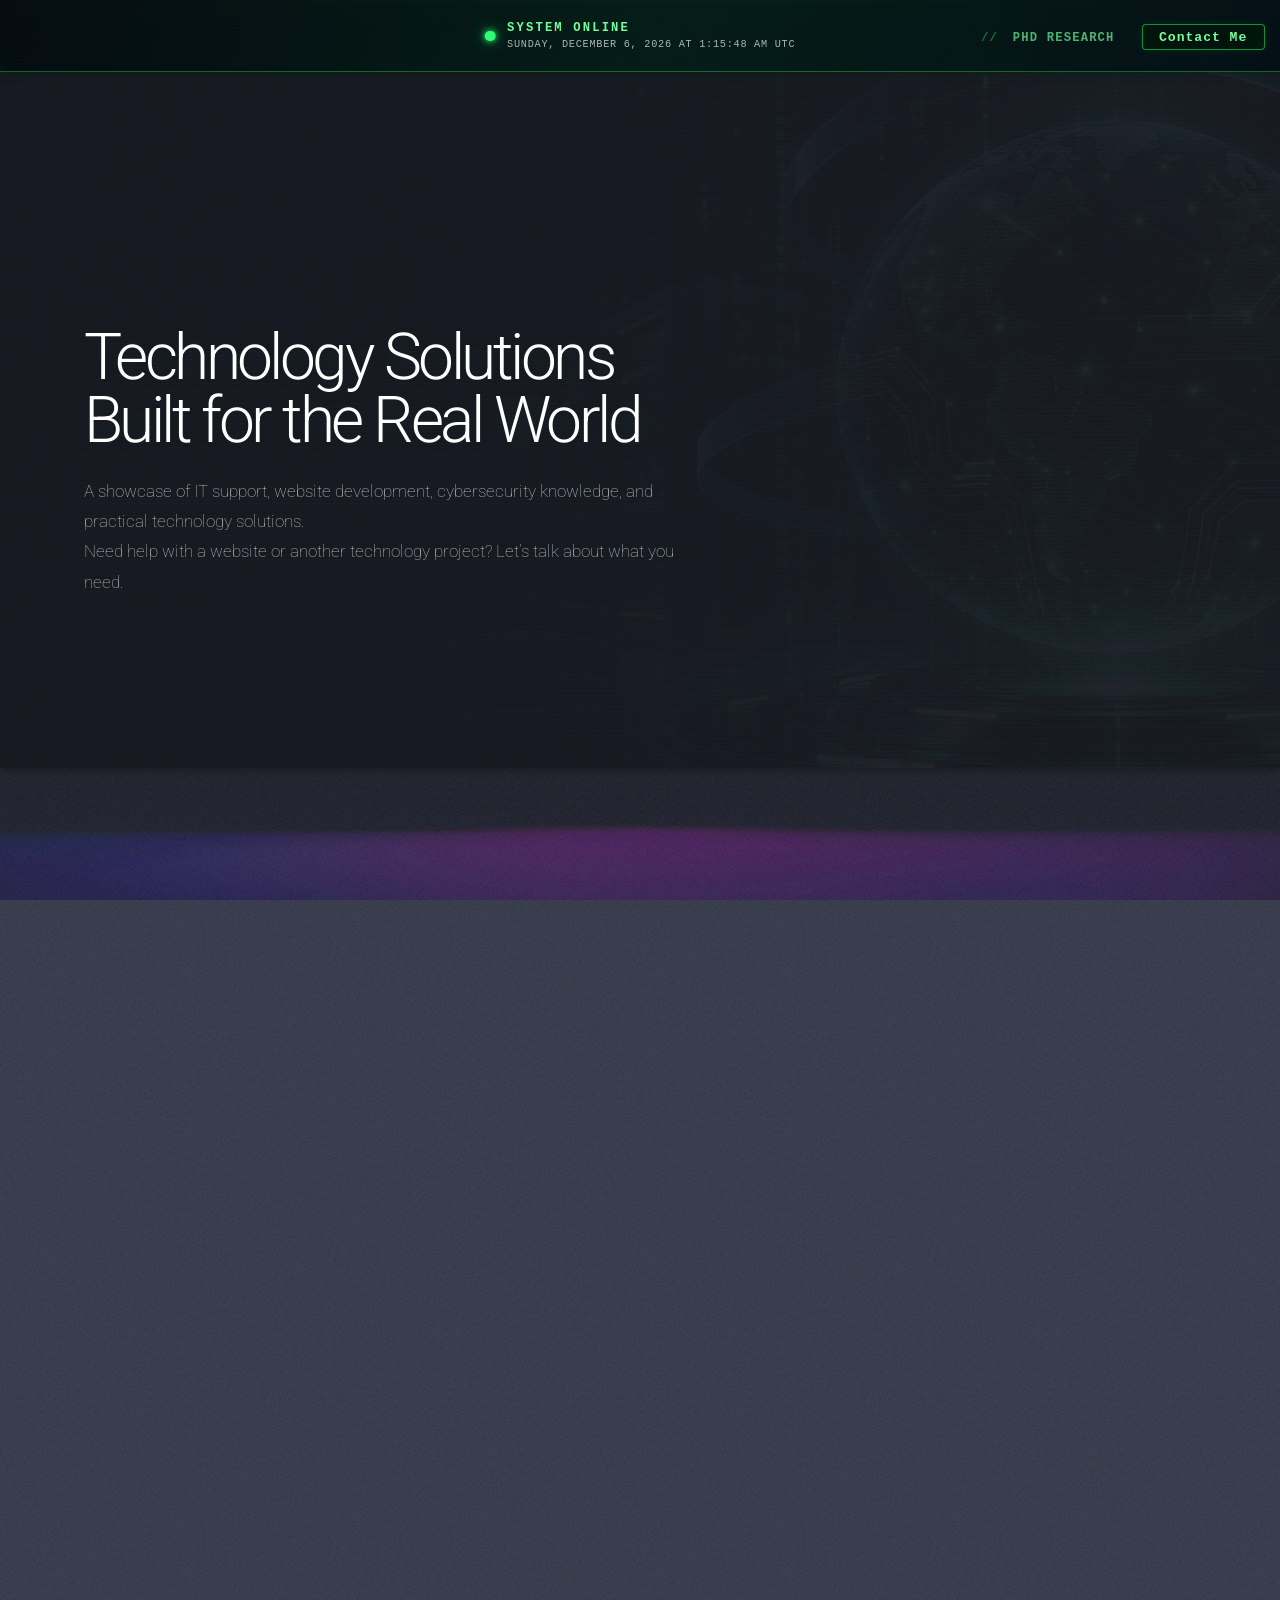
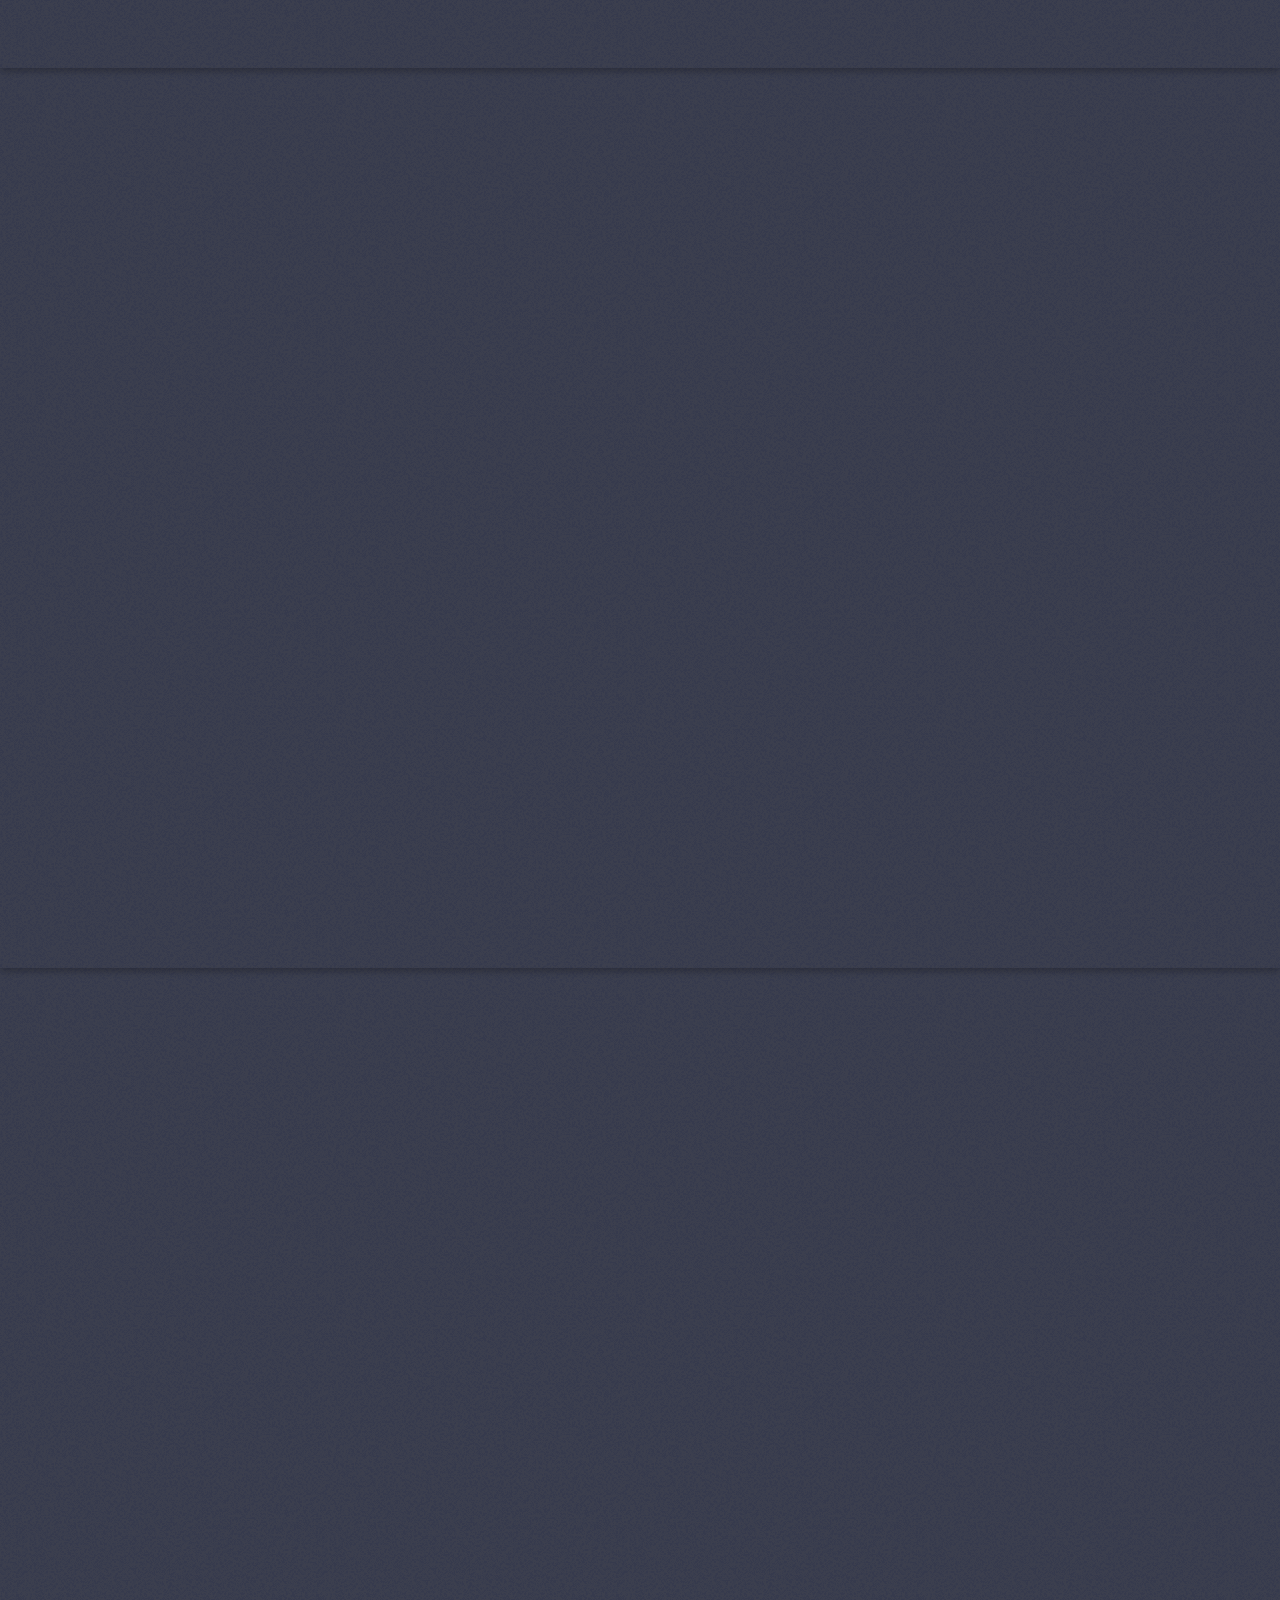
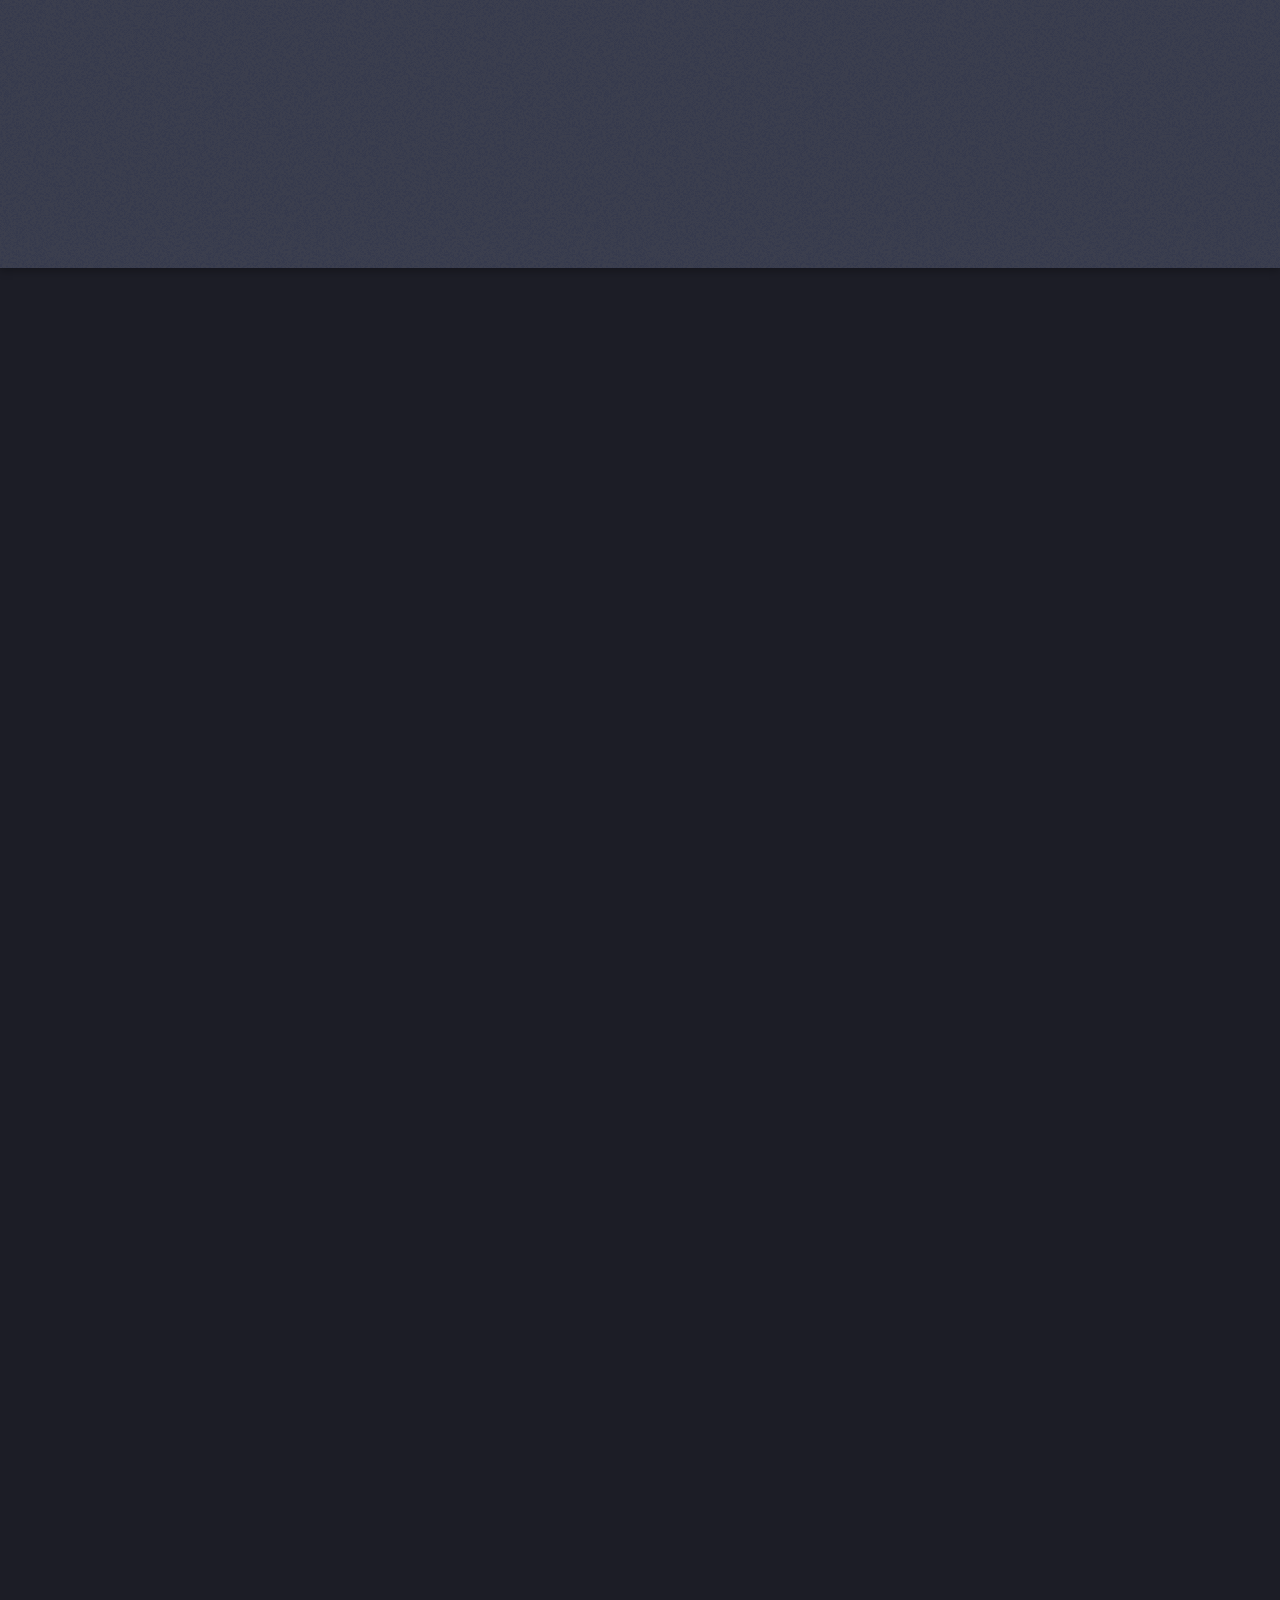
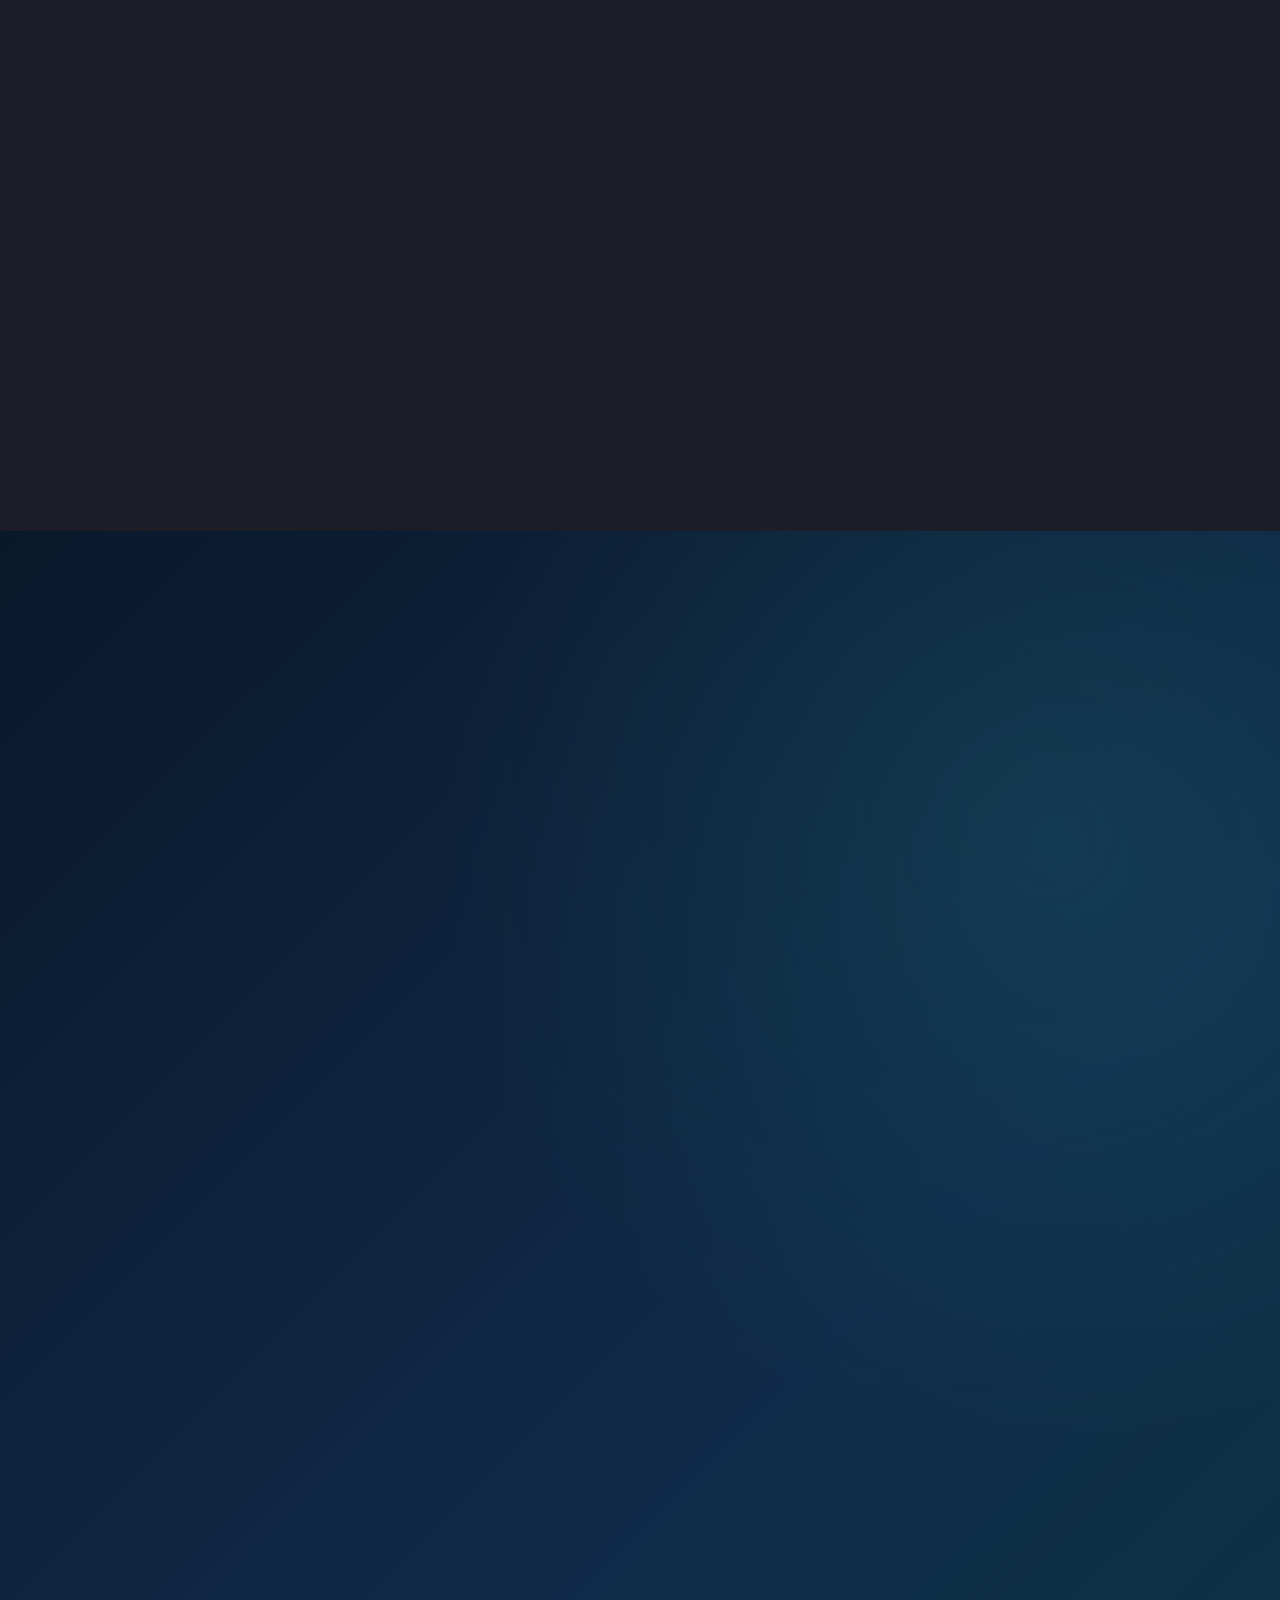
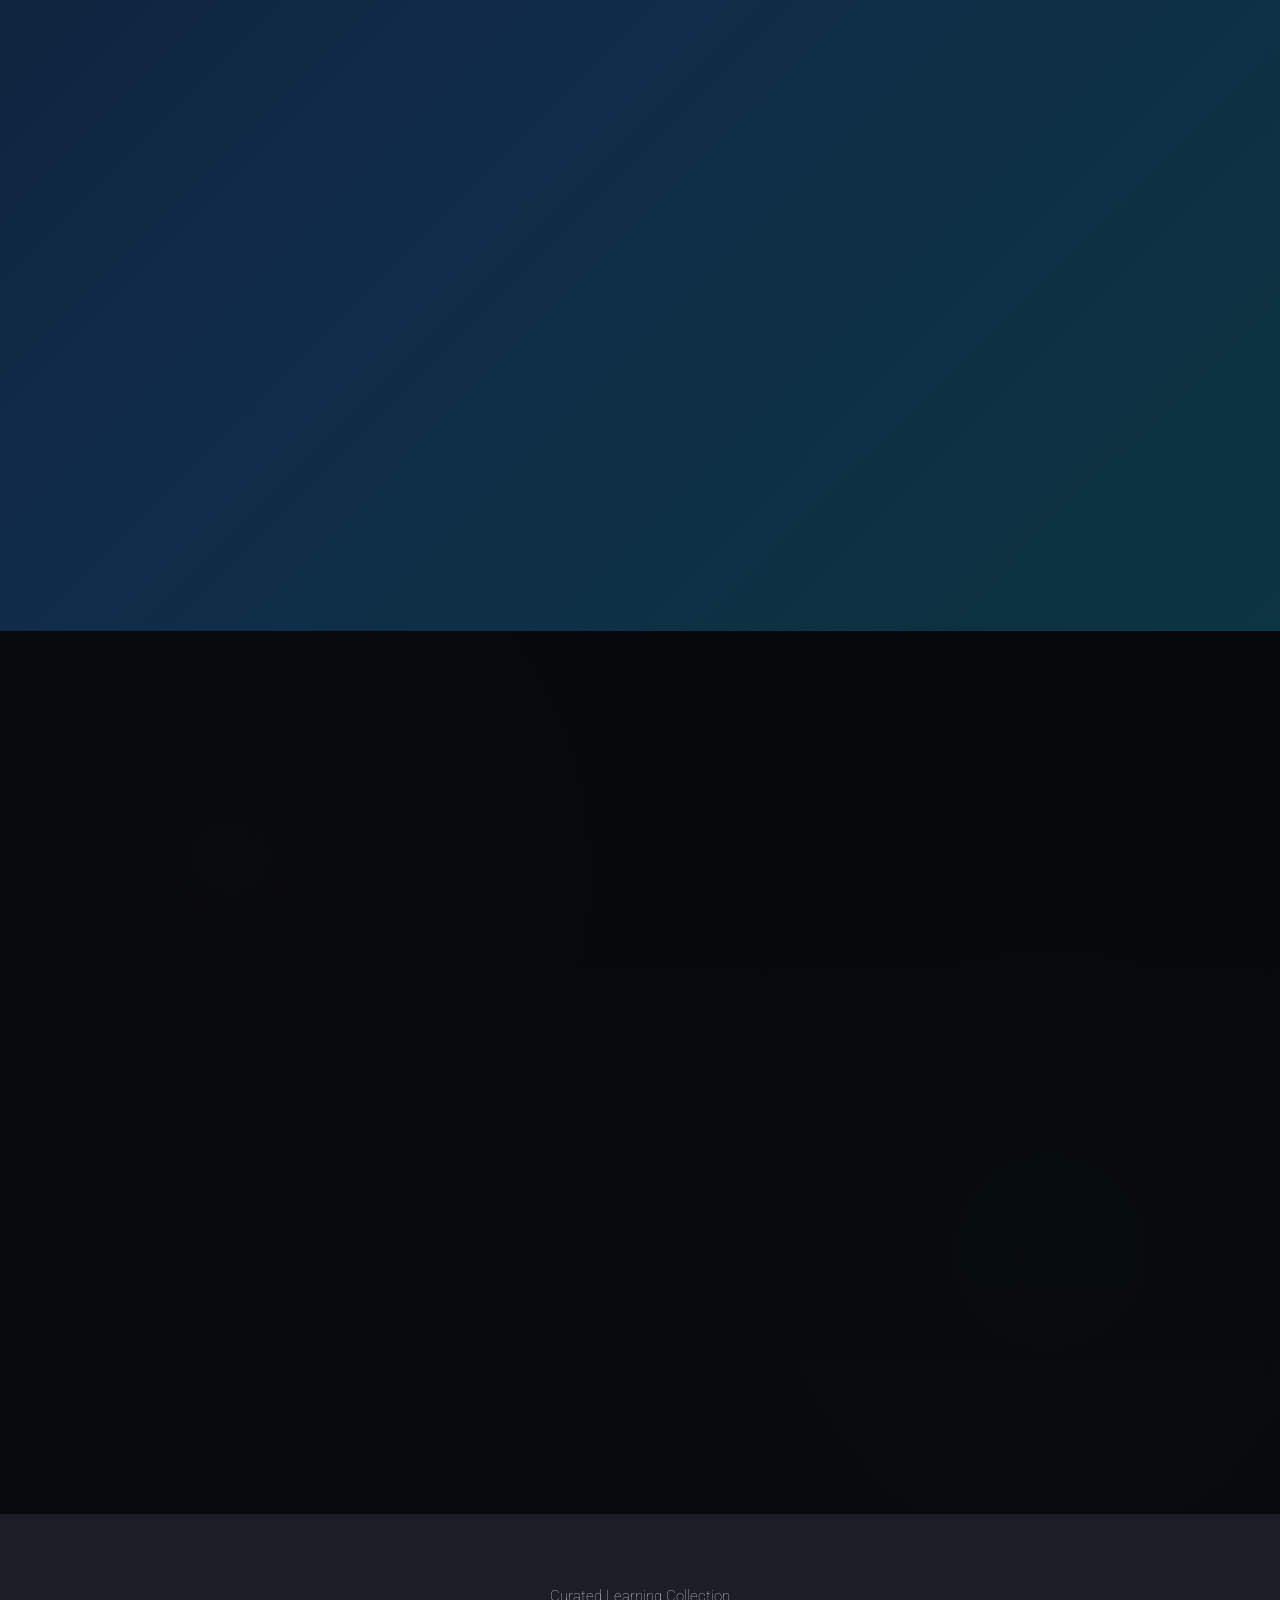
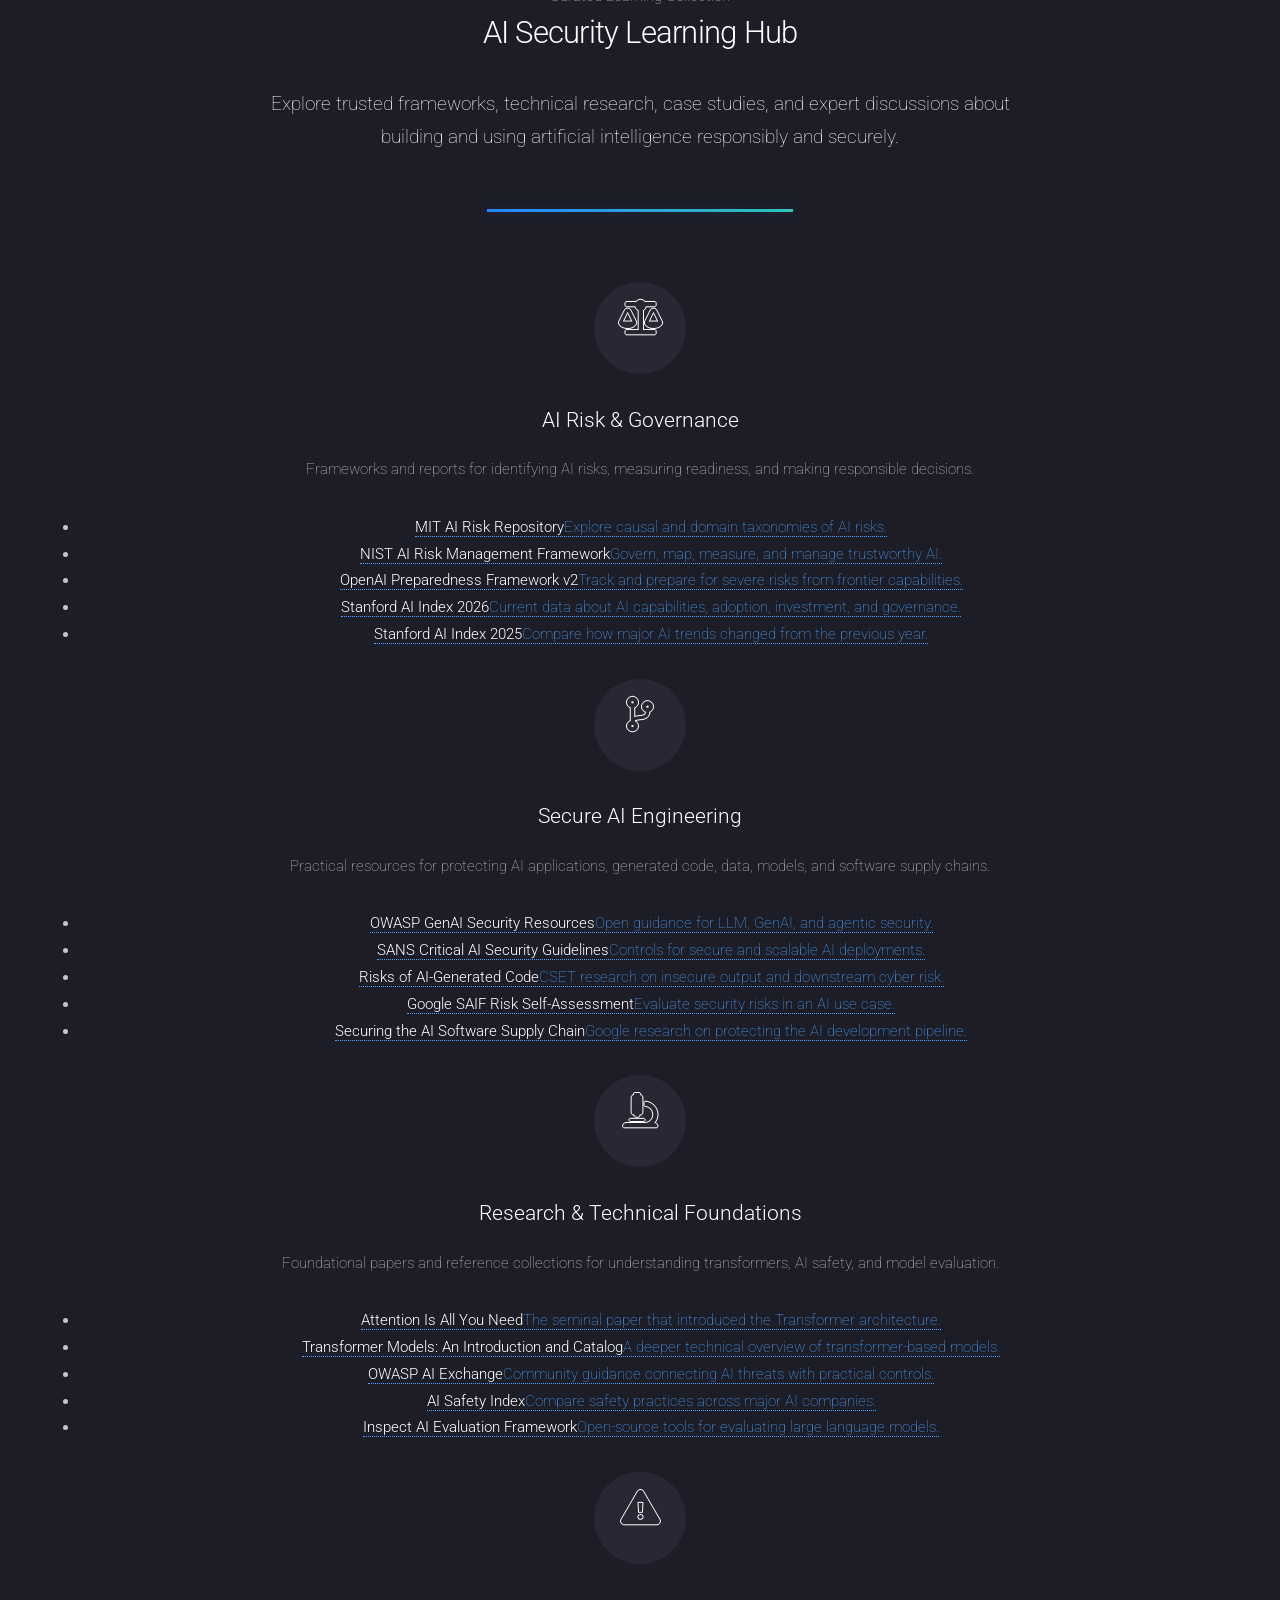
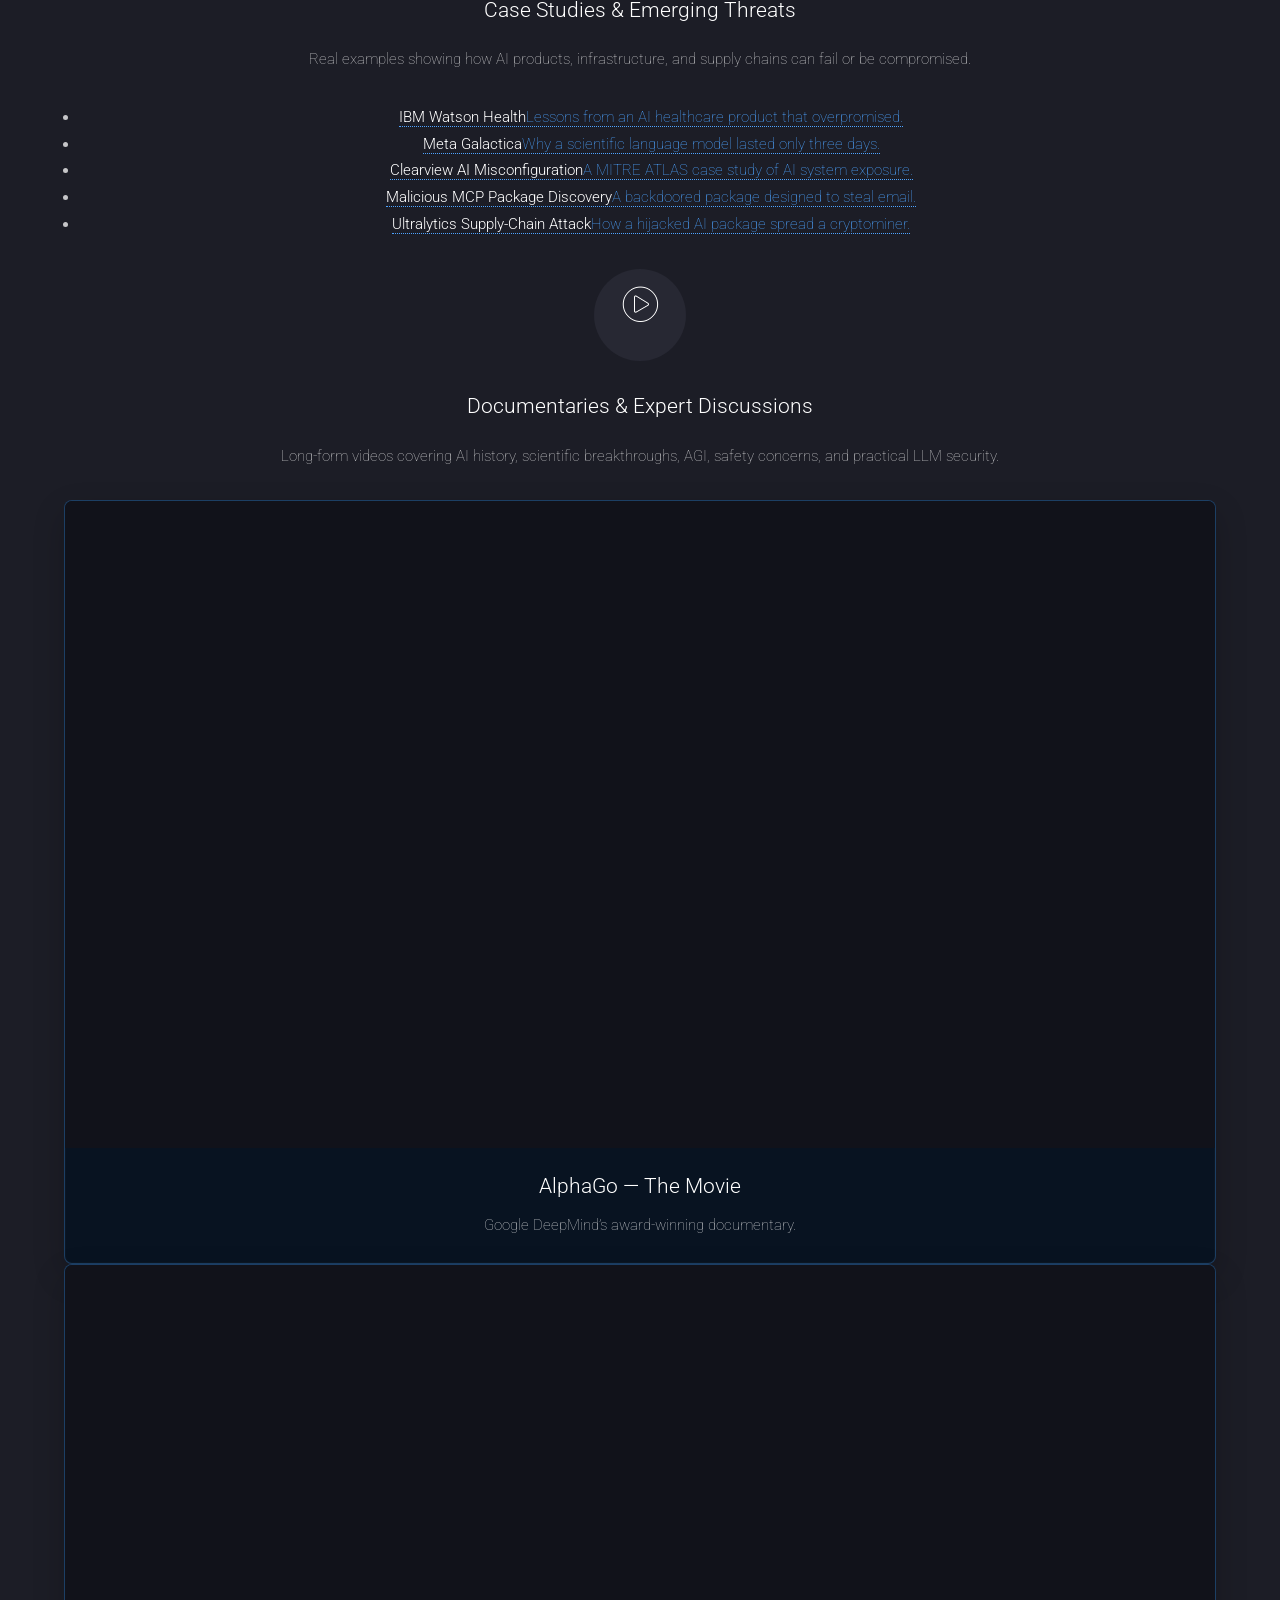
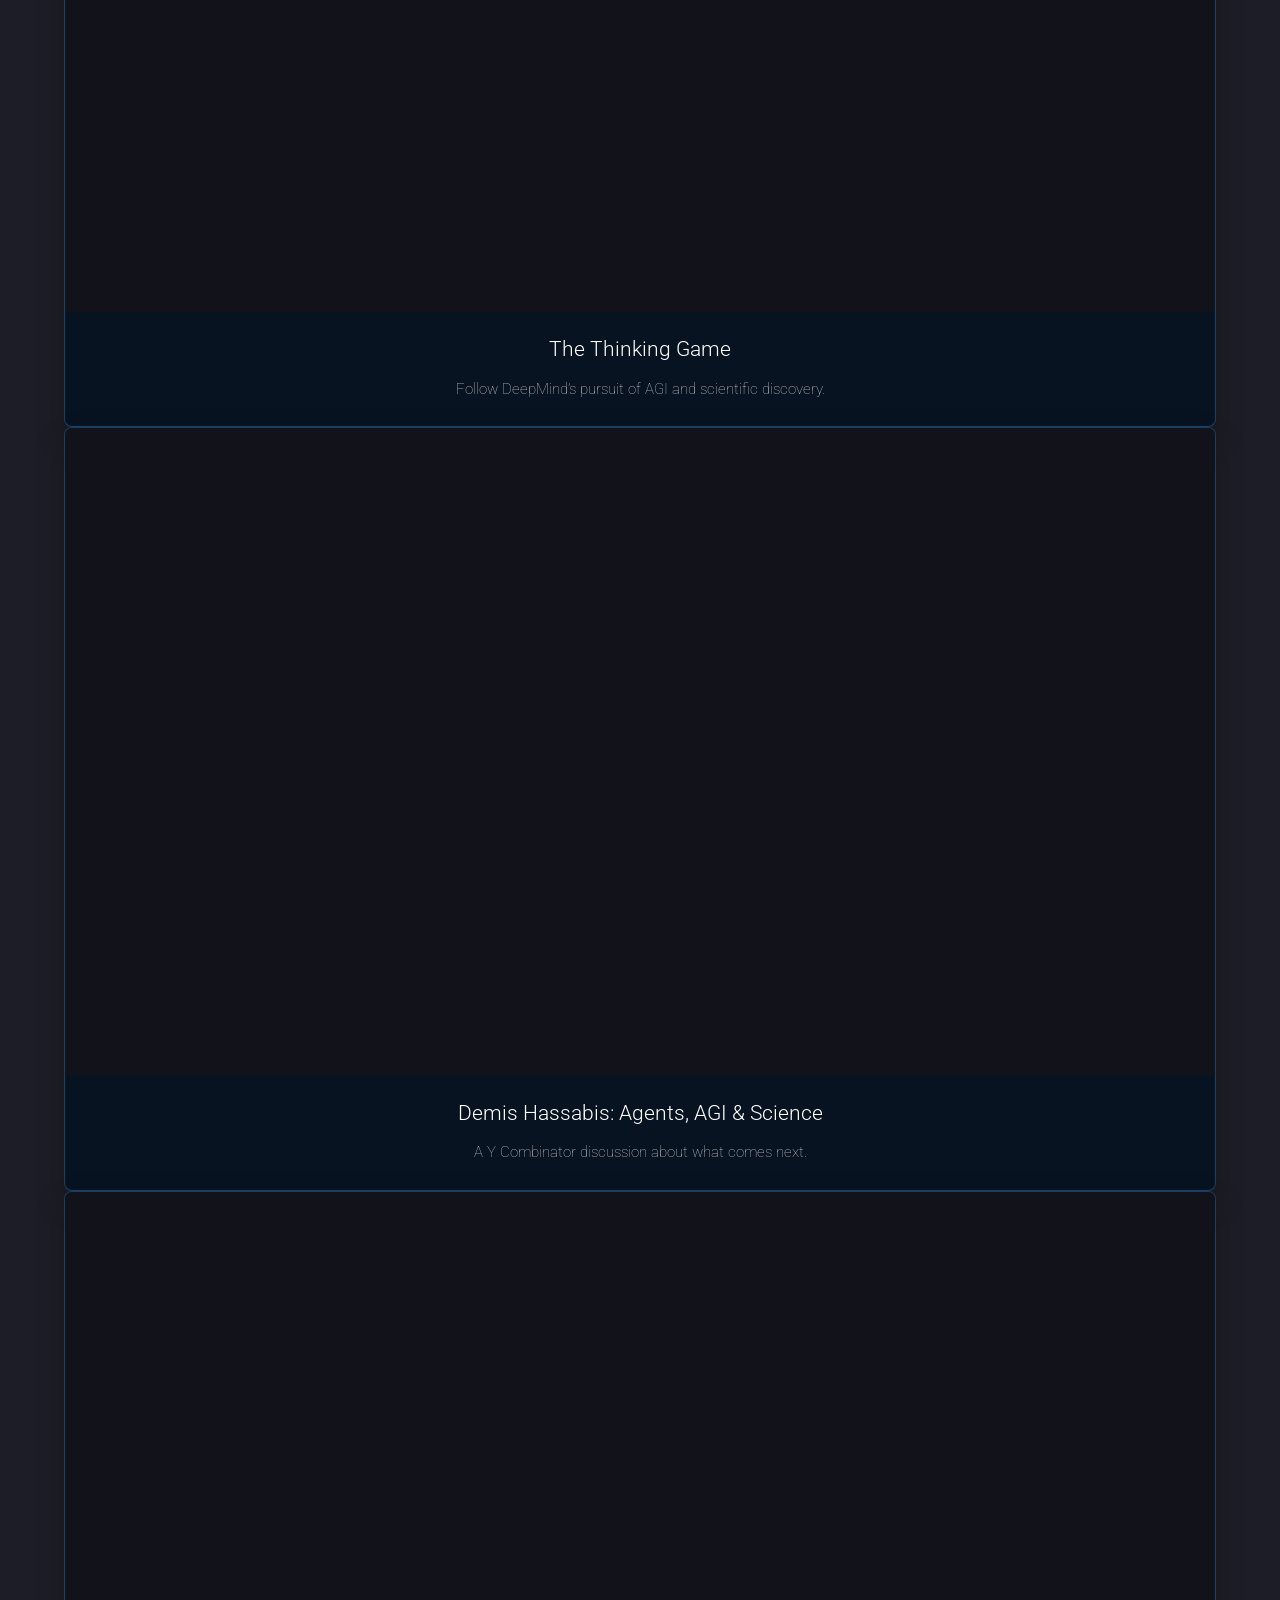
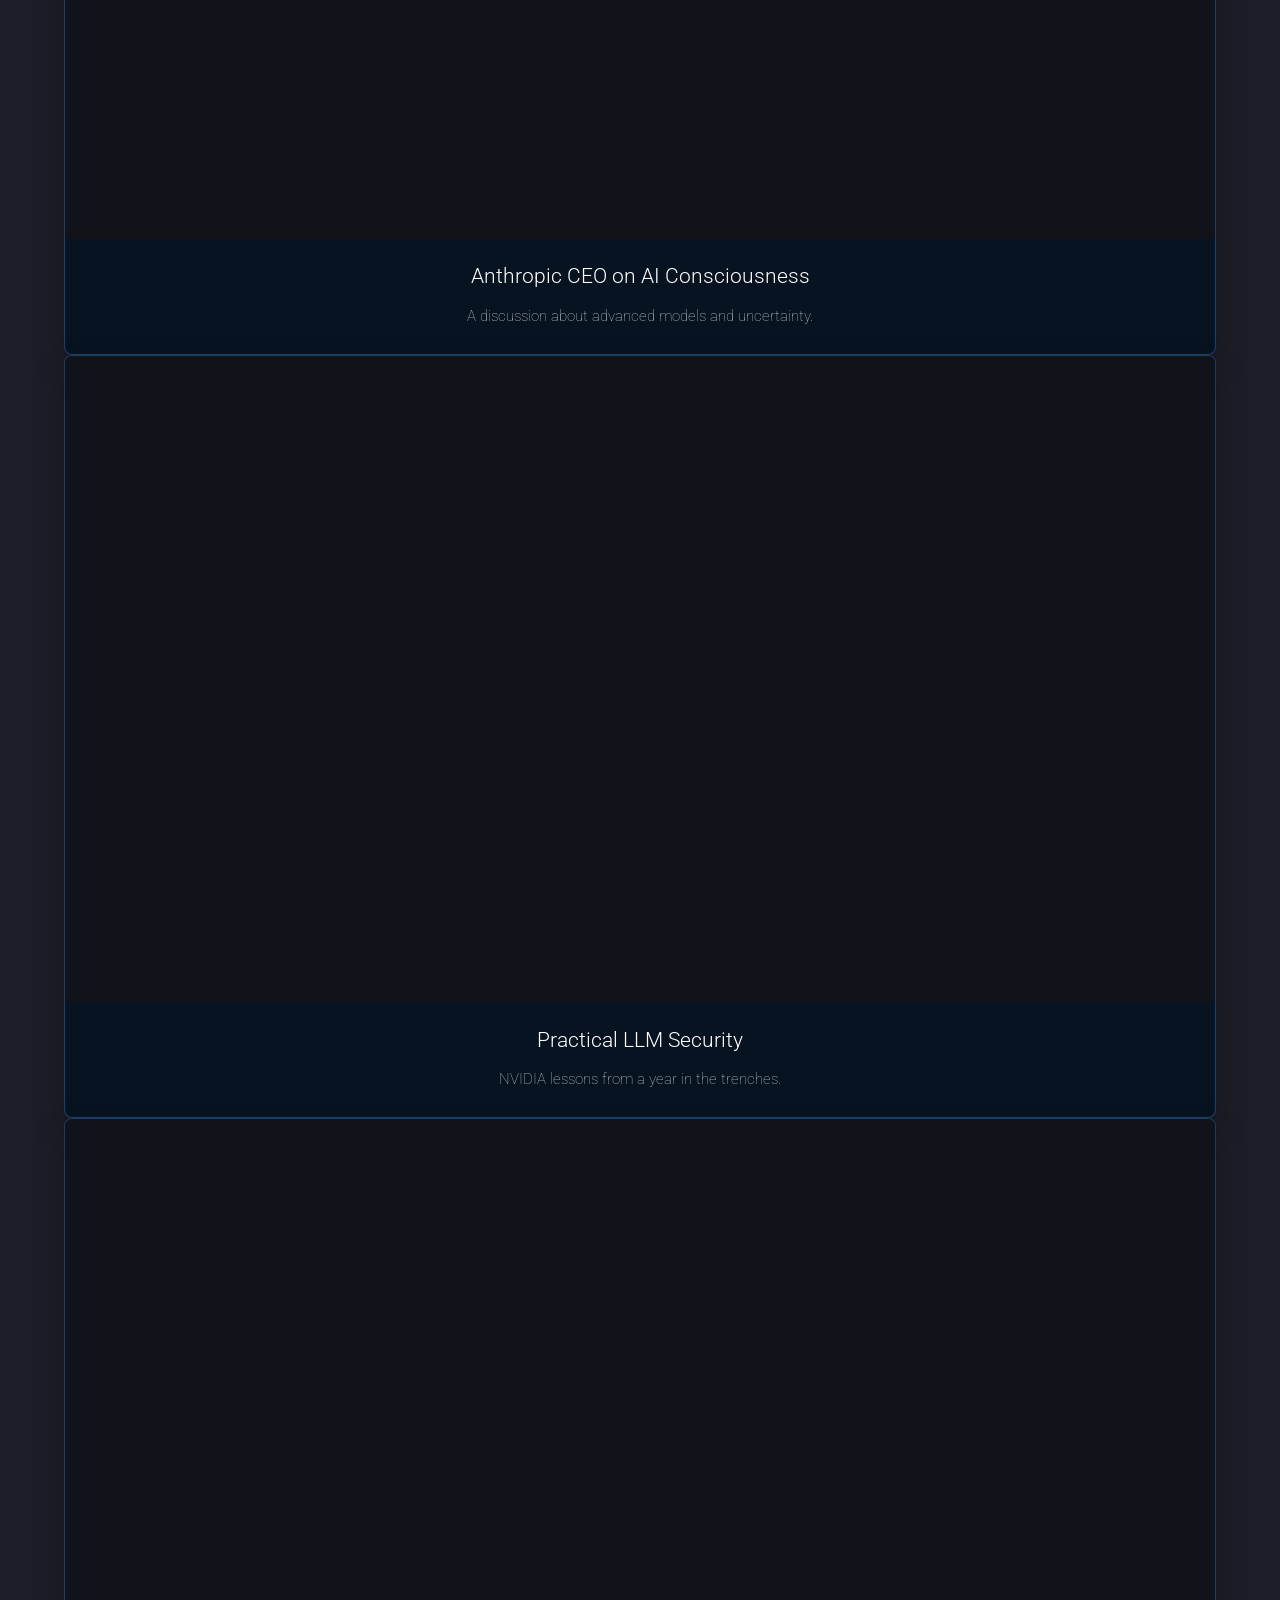
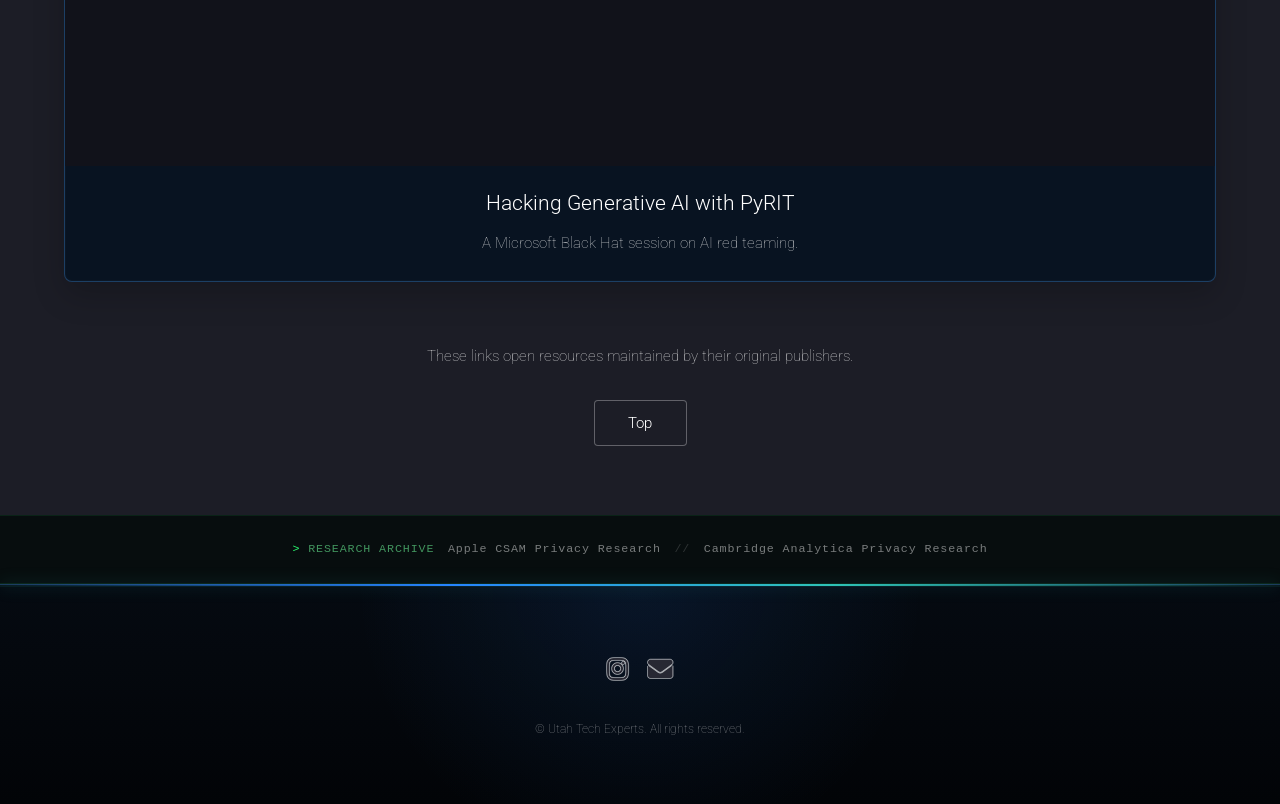
==== commit e7b1c7d8: "Update index.html" ====
--- a/index.html
+++ b/index.html
@@ -1351,9 +1351,9 @@
 				<aside id="research-archive" class="research-archive" aria-label="Selected academic research">
 					<div class="research-archive-inner">
 						<span class="research-archive-label">Research archive</span>
-						<a href="/INFA702/">Apple CSAM Privacy Research</a>
+						<a href="https://utahtechexperts.com/CambridgeAnalytica">Apple CSAM Privacy Research</a>
 						<span class="research-archive-separator" aria-hidden="true">//</span>
-						<a href="/CambridgeAnalytica/">Cambridge Analytica Privacy Research</a>
+						<a href="/https://utahtechexperts.com/INFA702/">Cambridge Analytica Privacy Research</a>
 					</div>
 				</aside>
 
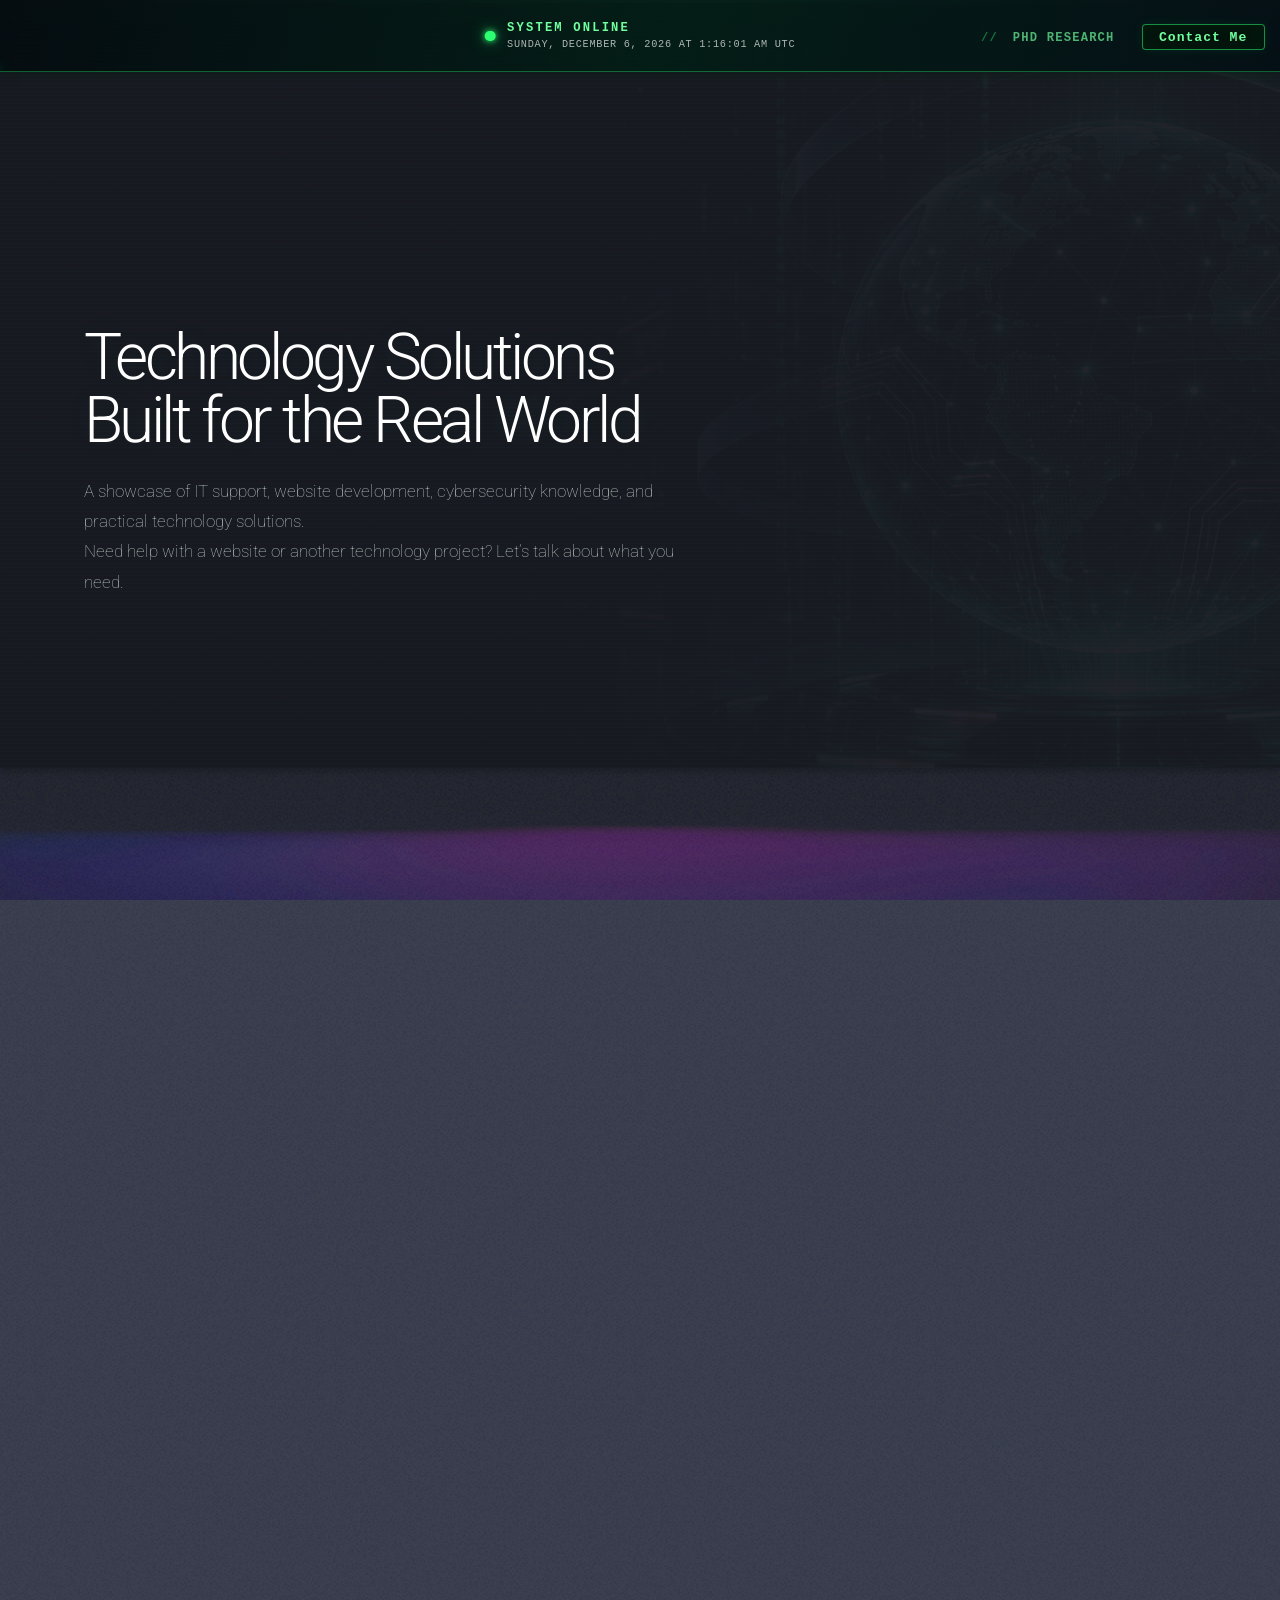
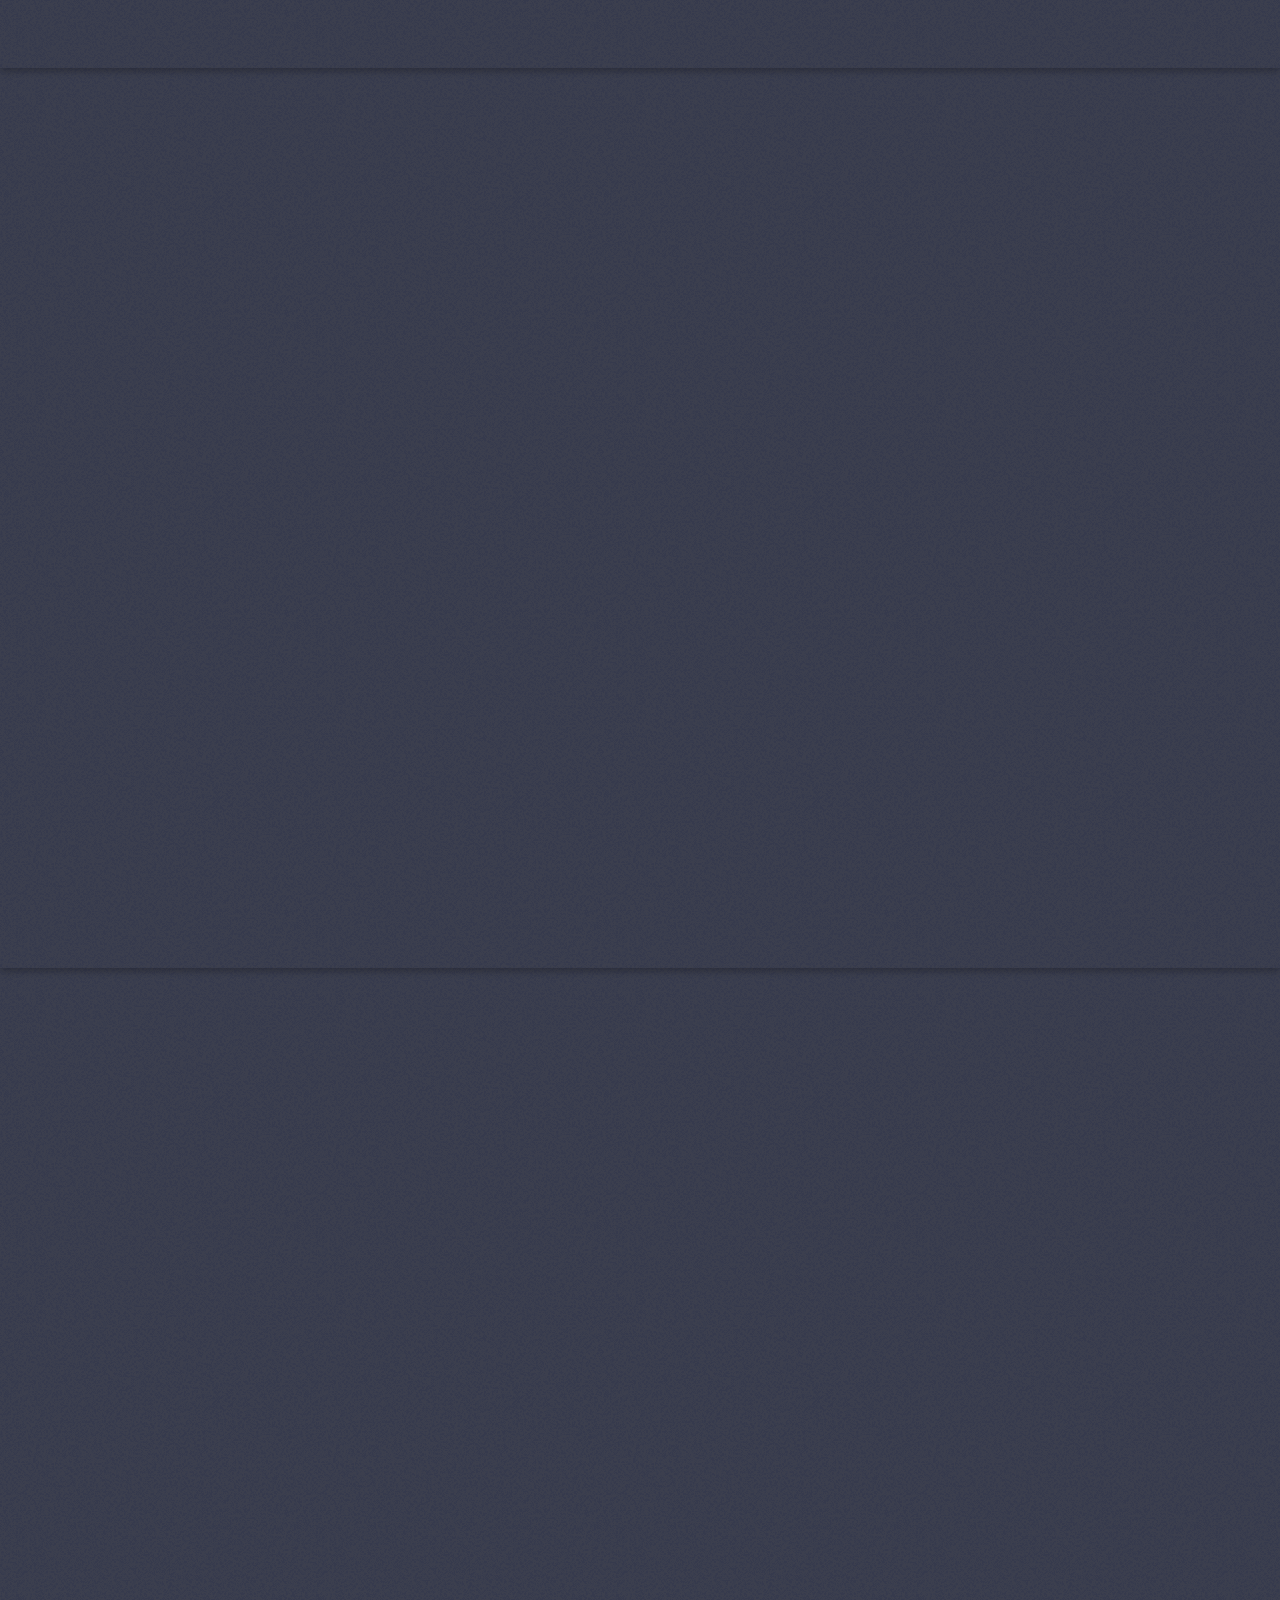
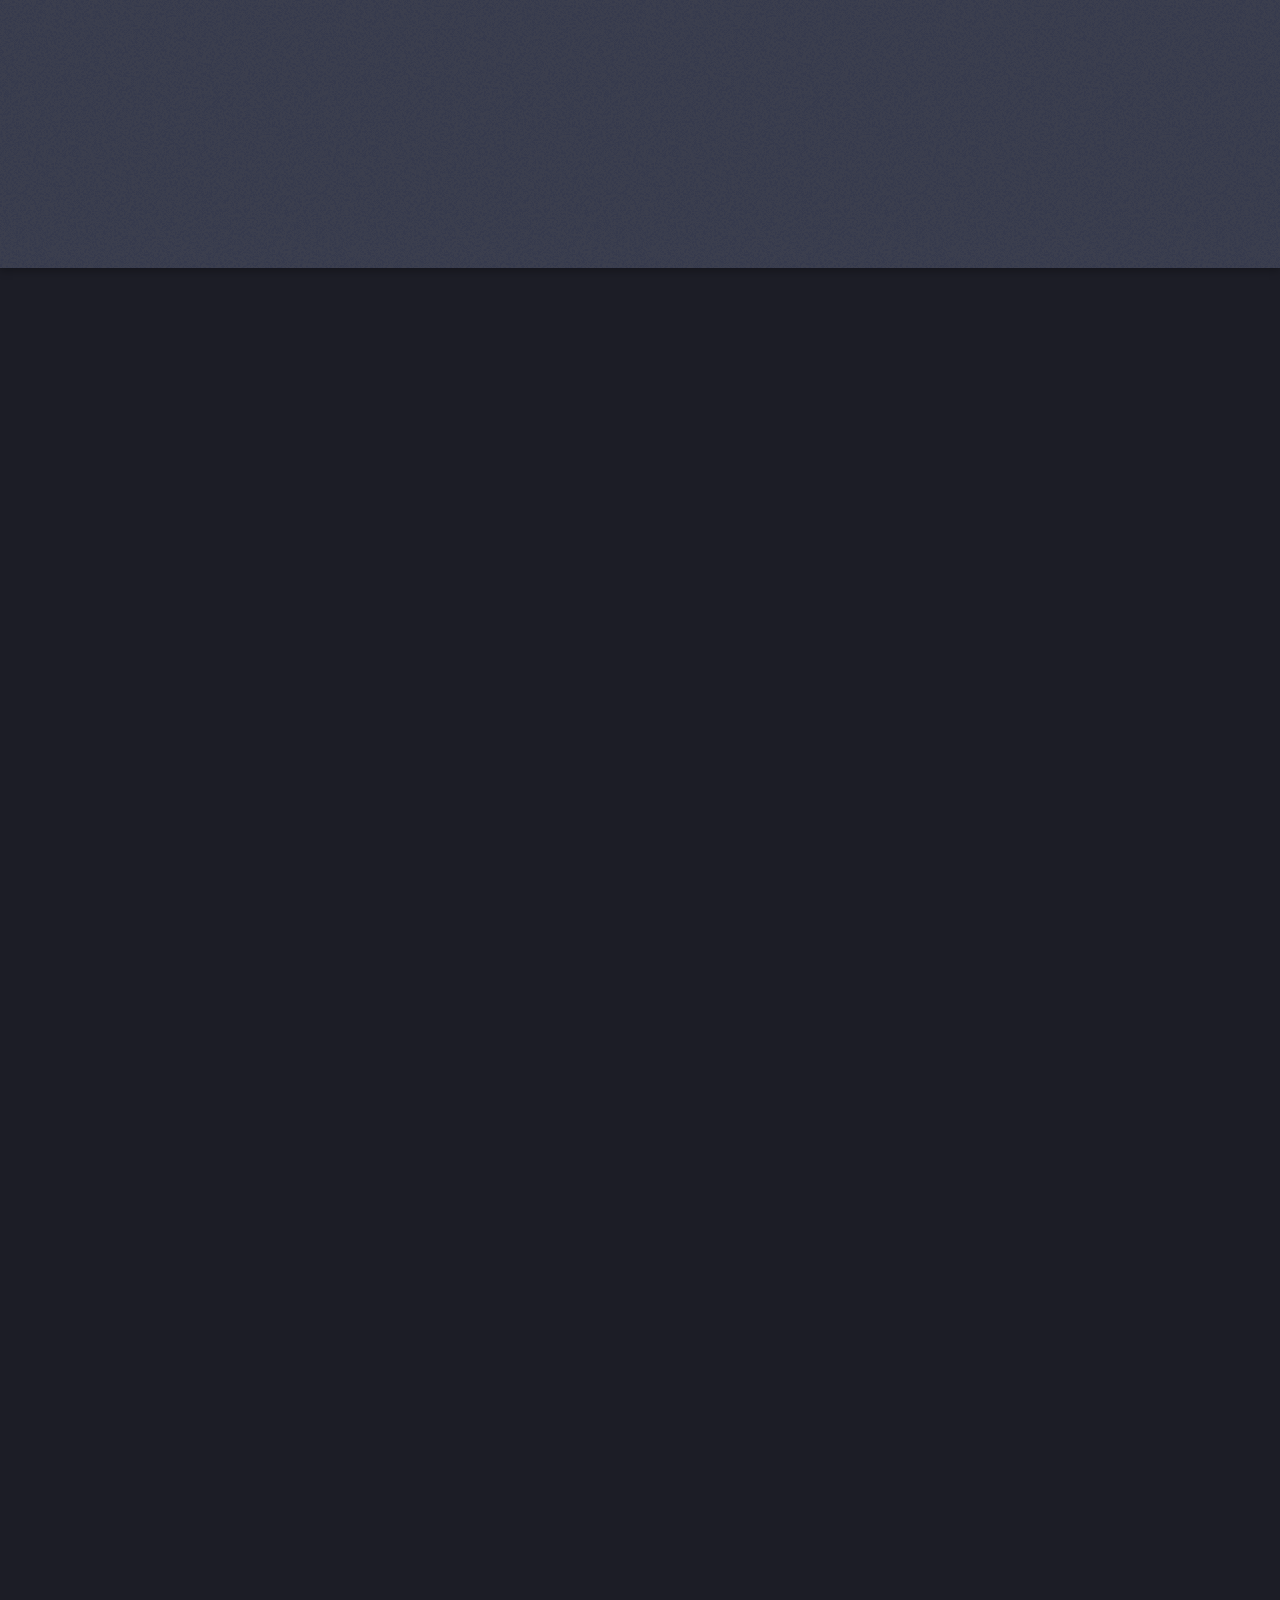
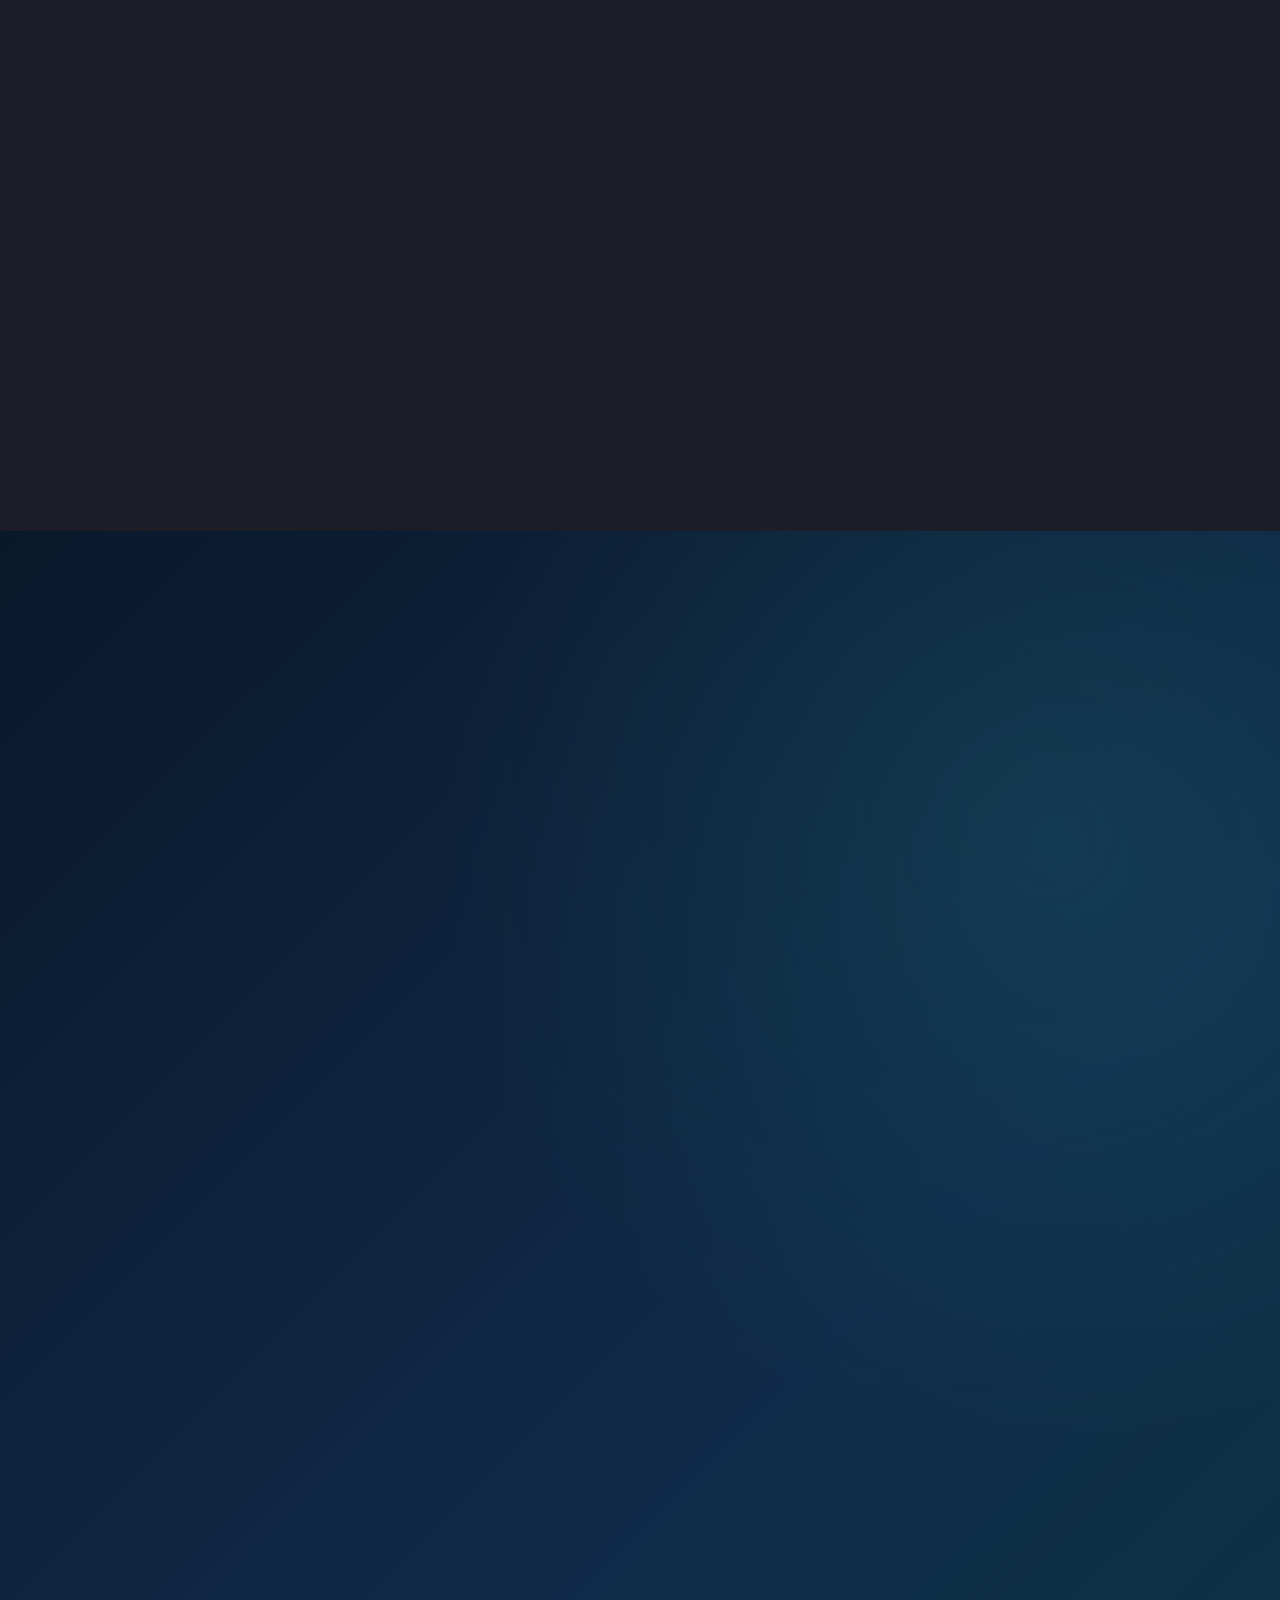
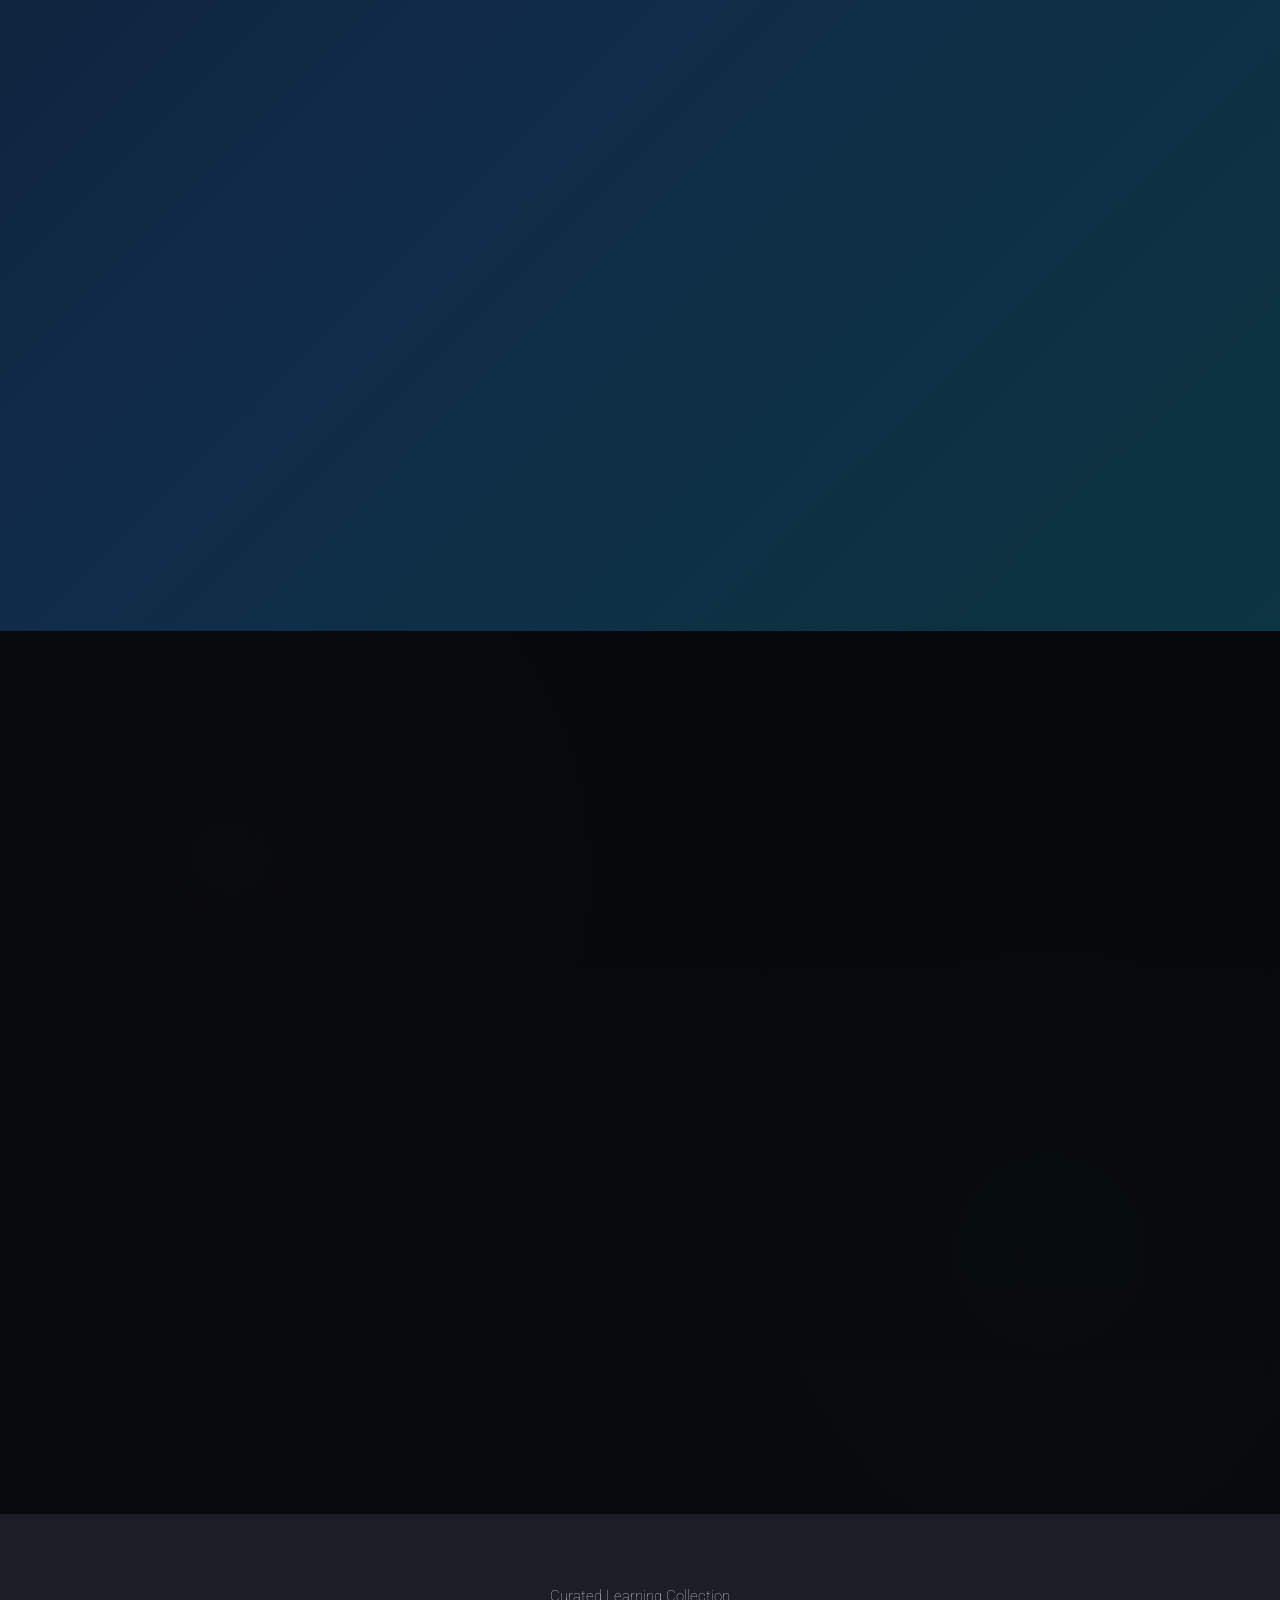
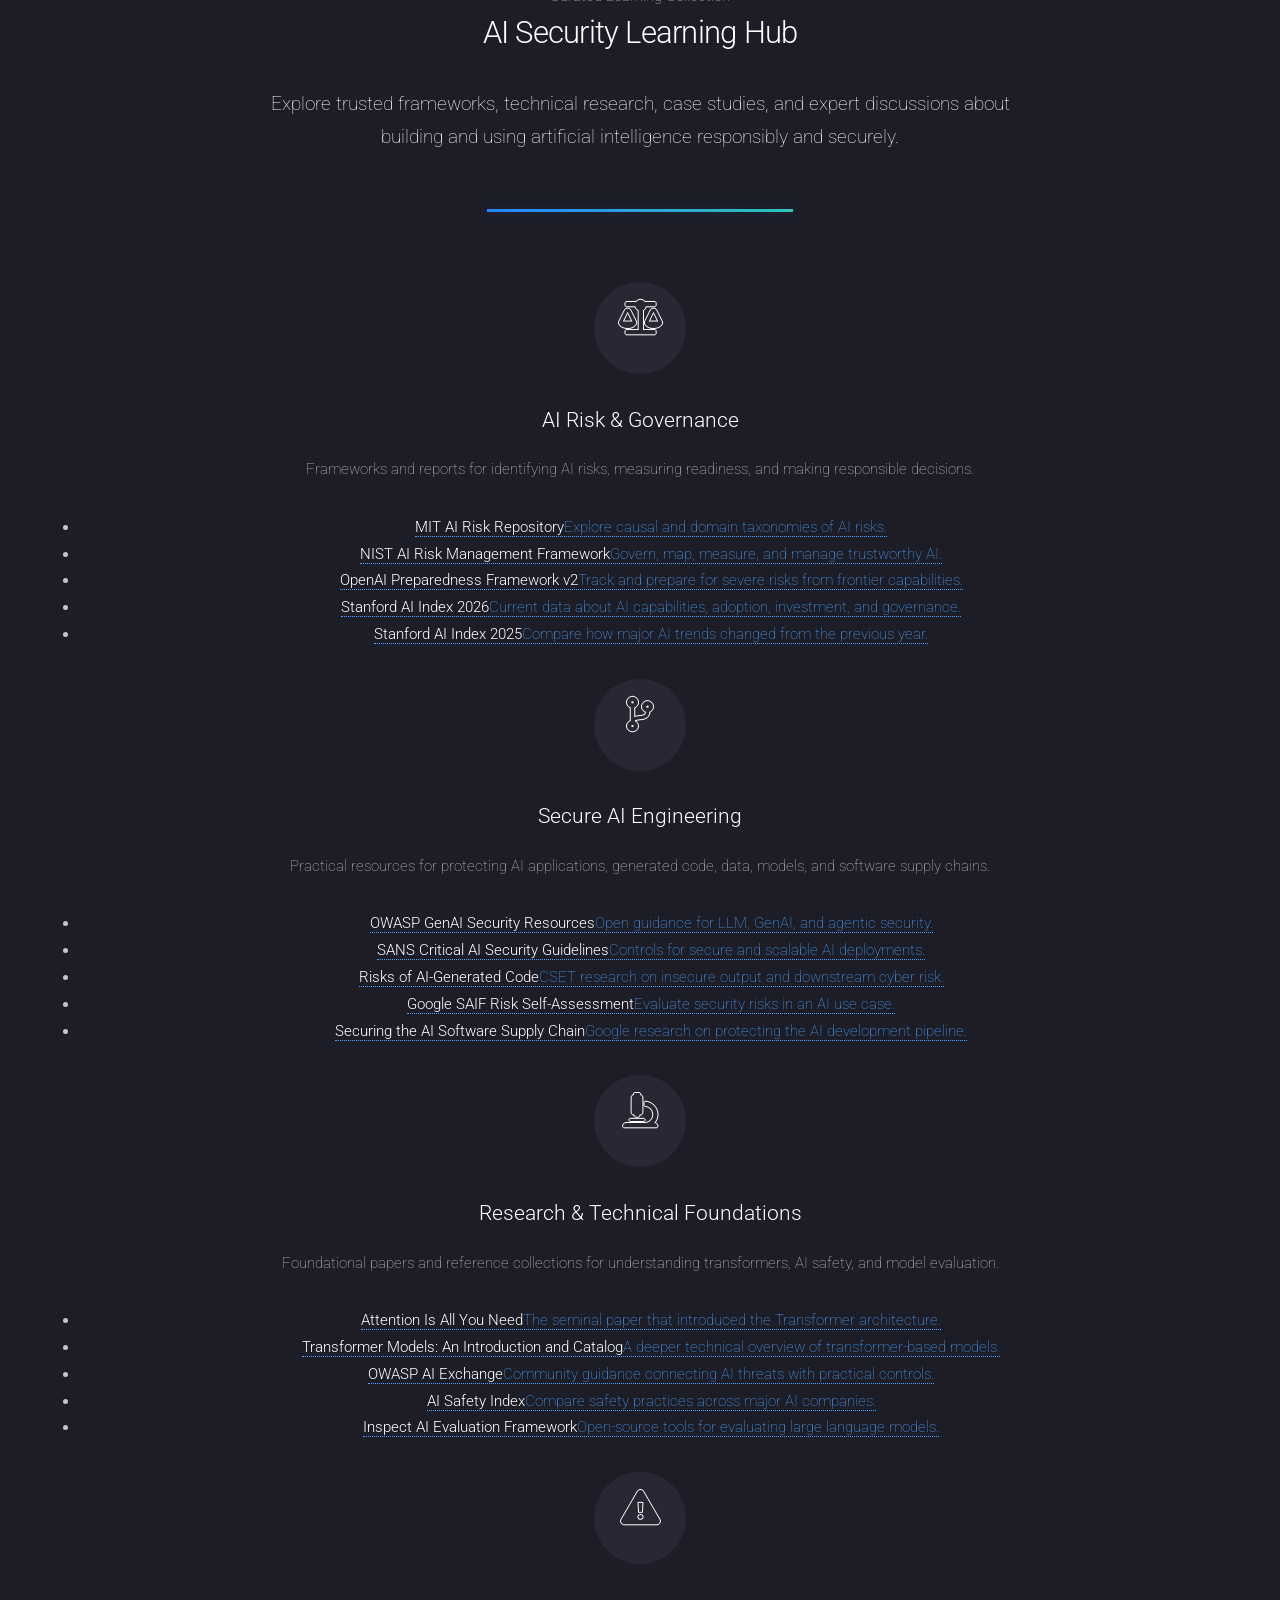
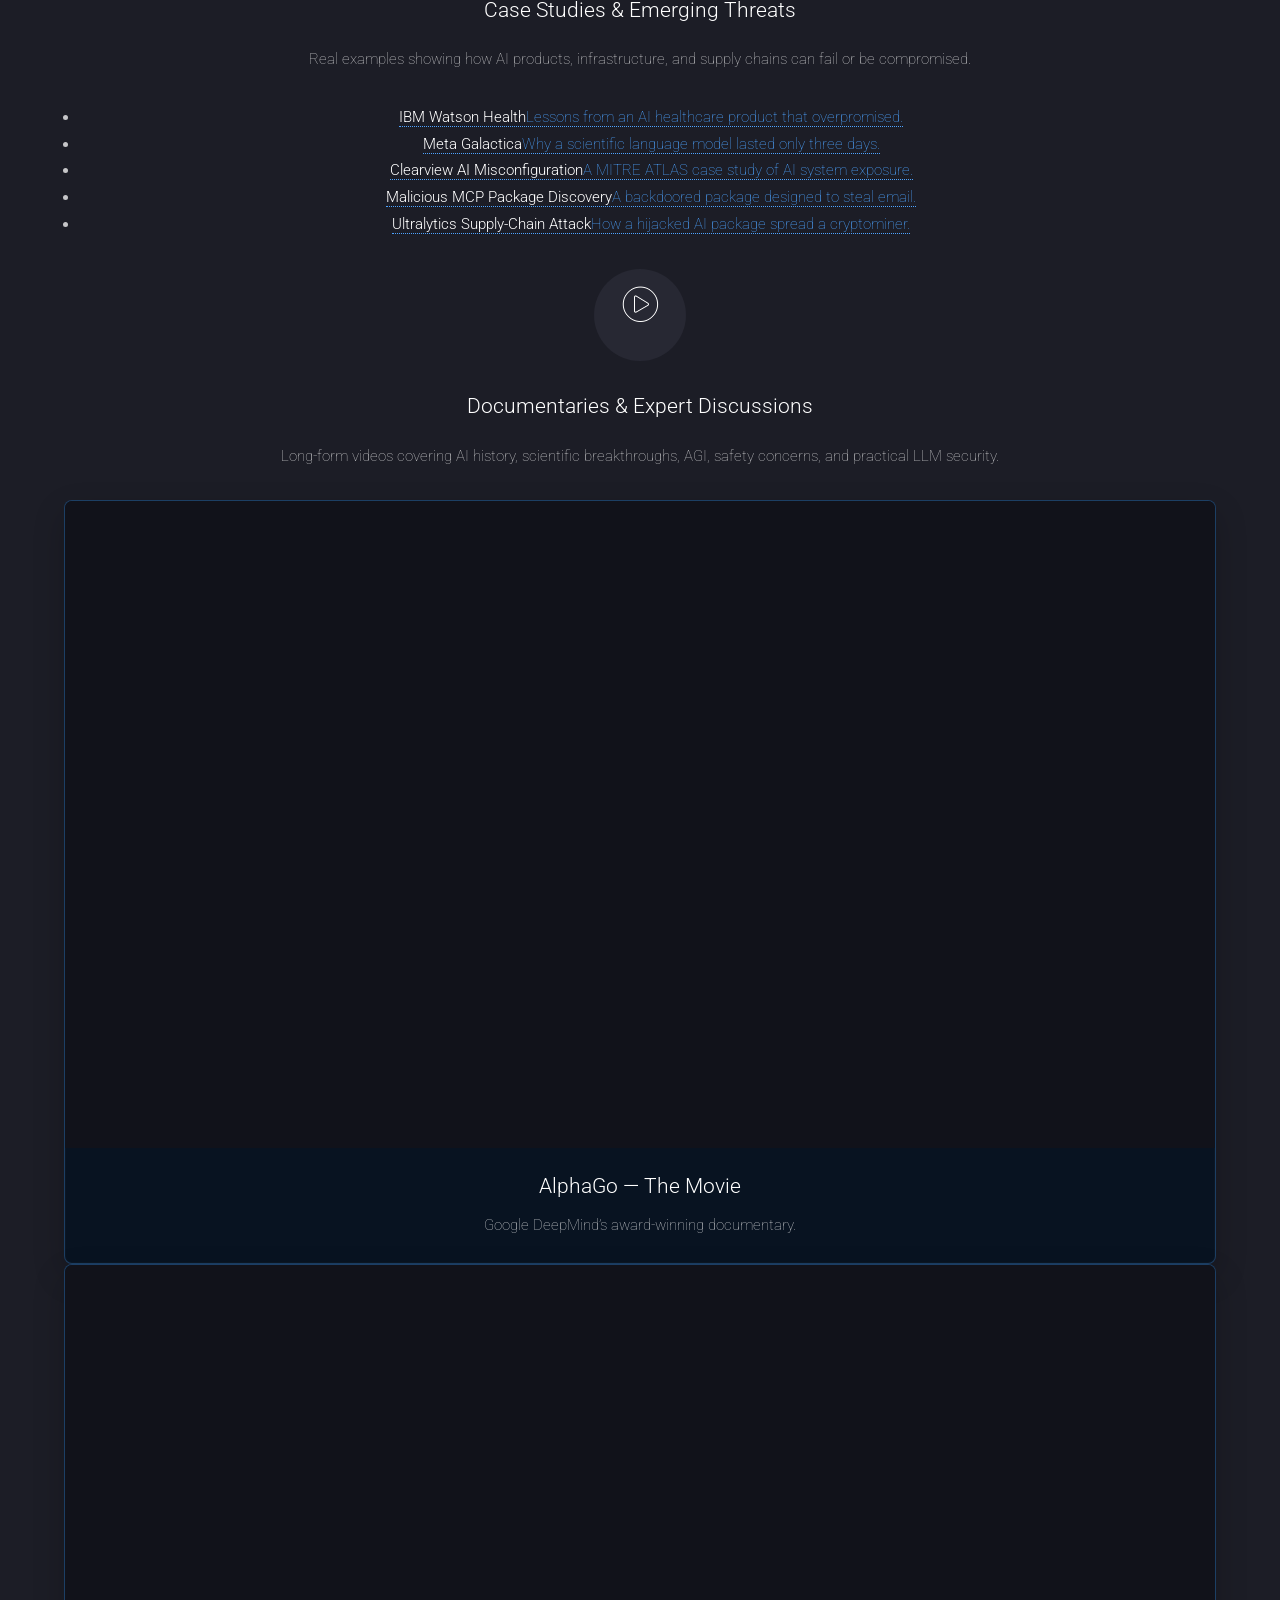
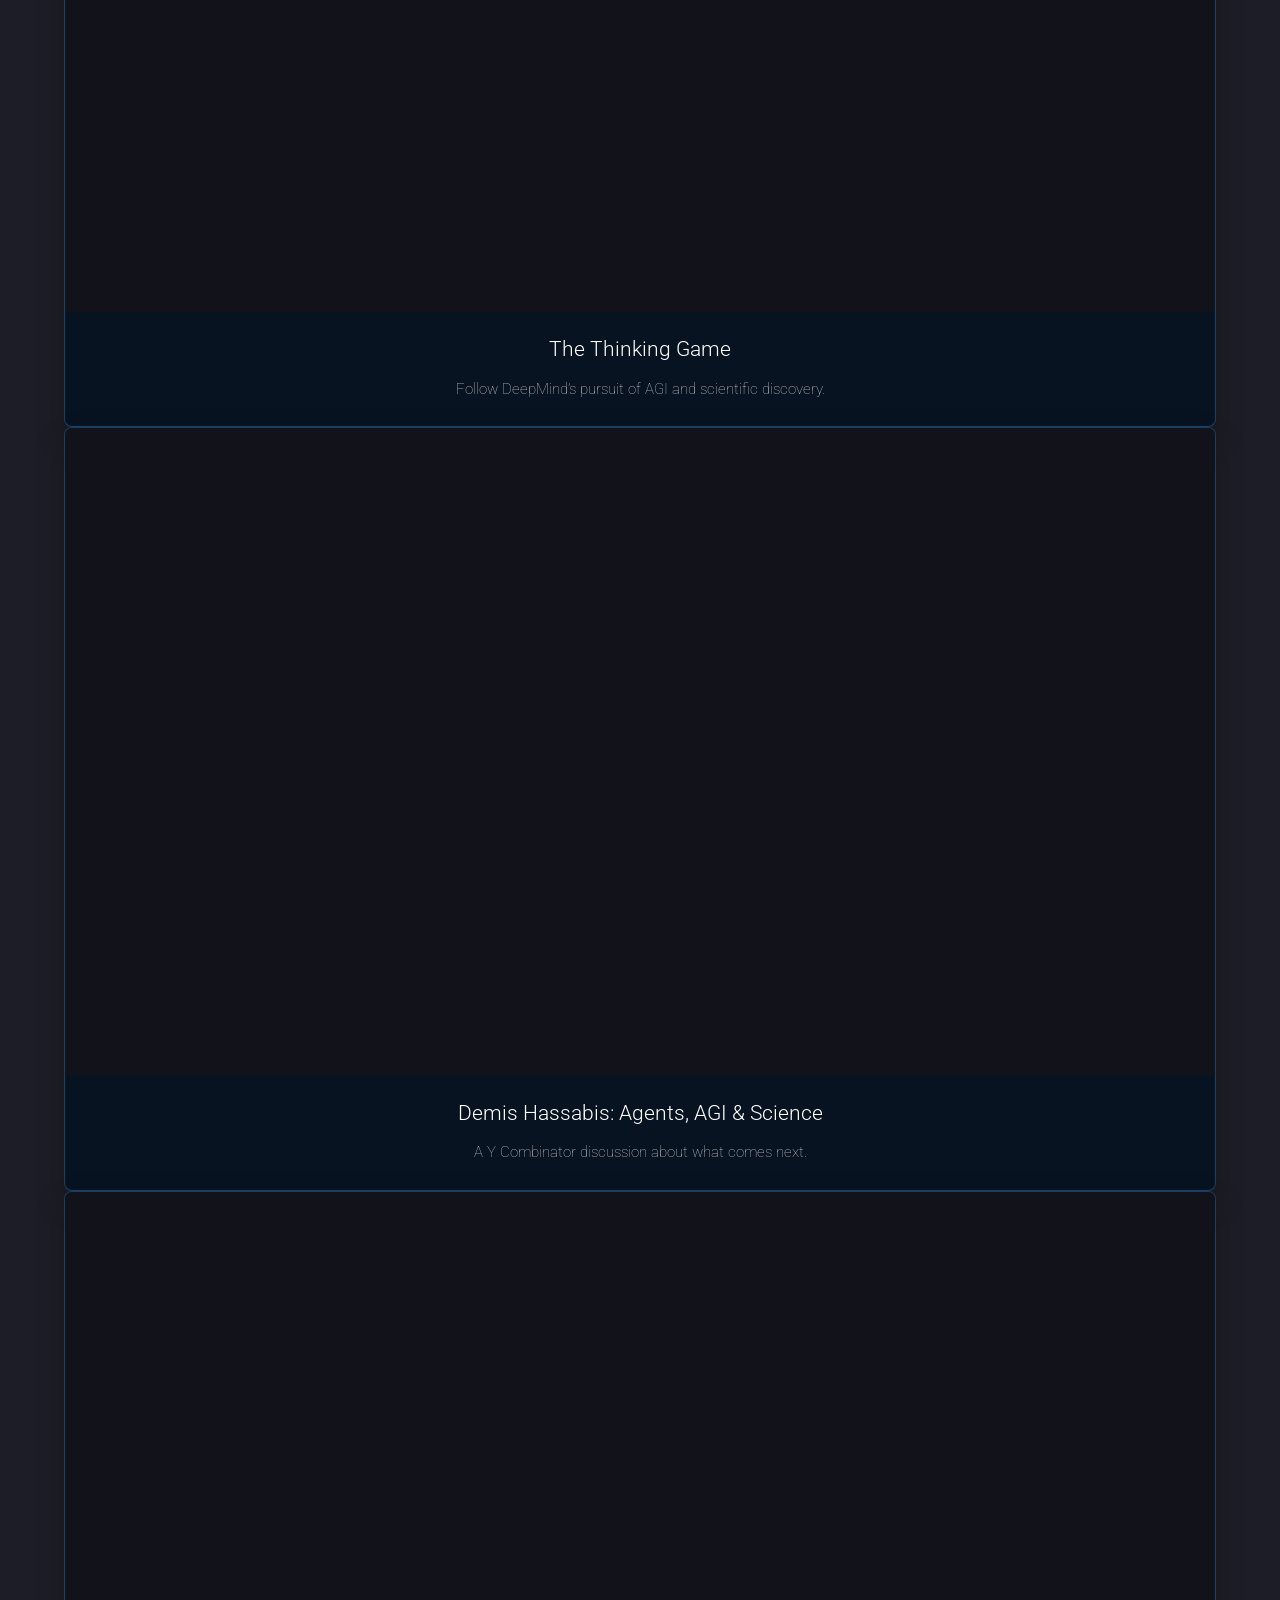
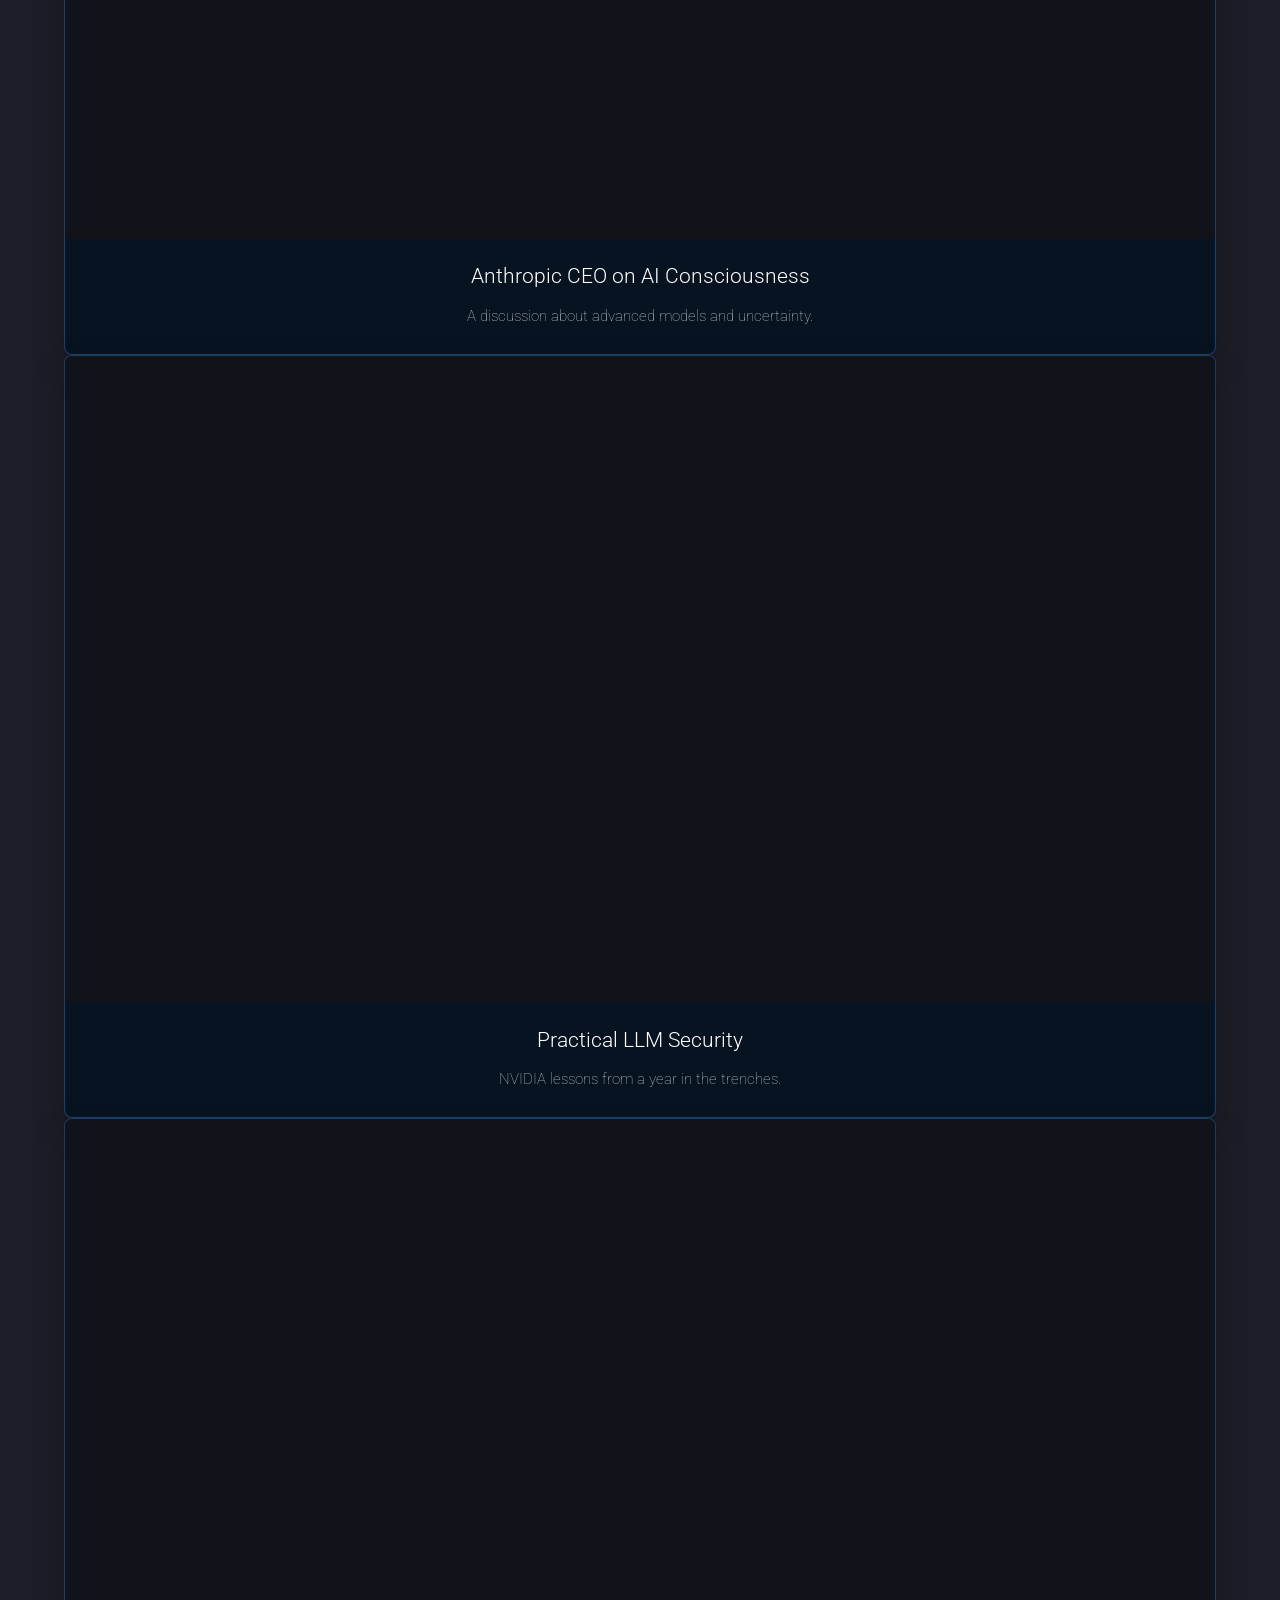
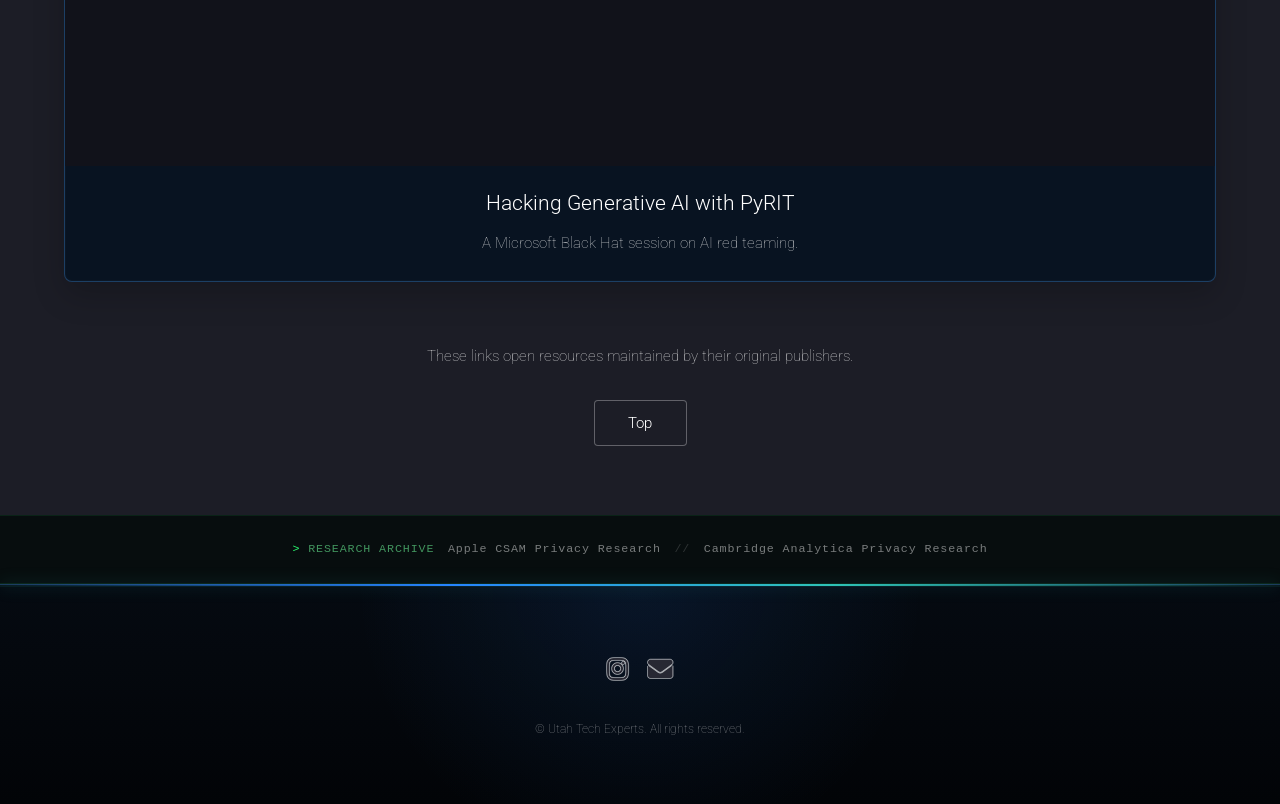
==== commit 470dcb6b: "Update index.html" ====
--- a/index.html
+++ b/index.html
@@ -7,7 +7,7 @@
 	<head>
 		<title>Utah Tech Experts</title>
 		<!-- This is for the image on the title bar -->
-		<link rel="icon" href="images/ute-logo.png" type="images/">
+		<link rel="icon" href="images/logo.png" type="images/">
 		<meta charset="utf-8" />
 		<meta name="viewport" content="width=device-width, initial-scale=1, user-scalable=no" />
 		<meta name="description" content="A technology portfolio featuring IT support, website development, cybersecurity knowledge, and helpful security resources." />
@@ -703,13 +703,7 @@
 				min-height: 48rem;
 				background-color: #020908;
 				background-image:
-					linear-gradient(
-    90deg,
-    rgba(2, 8, 11, 0.93) 0%,
-    rgba(2, 8, 11, 0.78) 31%,
-    rgba(2, 8, 11, 0.32) 54%,
-    rgba(2, 8, 11, 0.02) 78%
-),
+					linear-gradient(90deg, rgba(2, 8, 11, 0.98) 0%, rgba(2, 8, 11, 0.9) 31%, rgba(2, 8, 11, 0.57) 54%, rgba(2, 8, 11, 0.1) 78%),
 					url("images/ute-cyber-hero.png");
 				background-position: center;
 				background-repeat: no-repeat;
@@ -1351,9 +1345,9 @@
 				<aside id="research-archive" class="research-archive" aria-label="Selected academic research">
 					<div class="research-archive-inner">
 						<span class="research-archive-label">Research archive</span>
-						<a href="https://utahtechexperts.com/CambridgeAnalytica">Apple CSAM Privacy Research</a>
+						<a href="/INFA702/">Apple CSAM Privacy Research</a>
 						<span class="research-archive-separator" aria-hidden="true">//</span>
-						<a href="/https://utahtechexperts.com/INFA702/">Cambridge Analytica Privacy Research</a>
+						<a href="/CambridgeAnalytica/">Cambridge Analytica Privacy Research</a>
 					</div>
 				</aside>
 
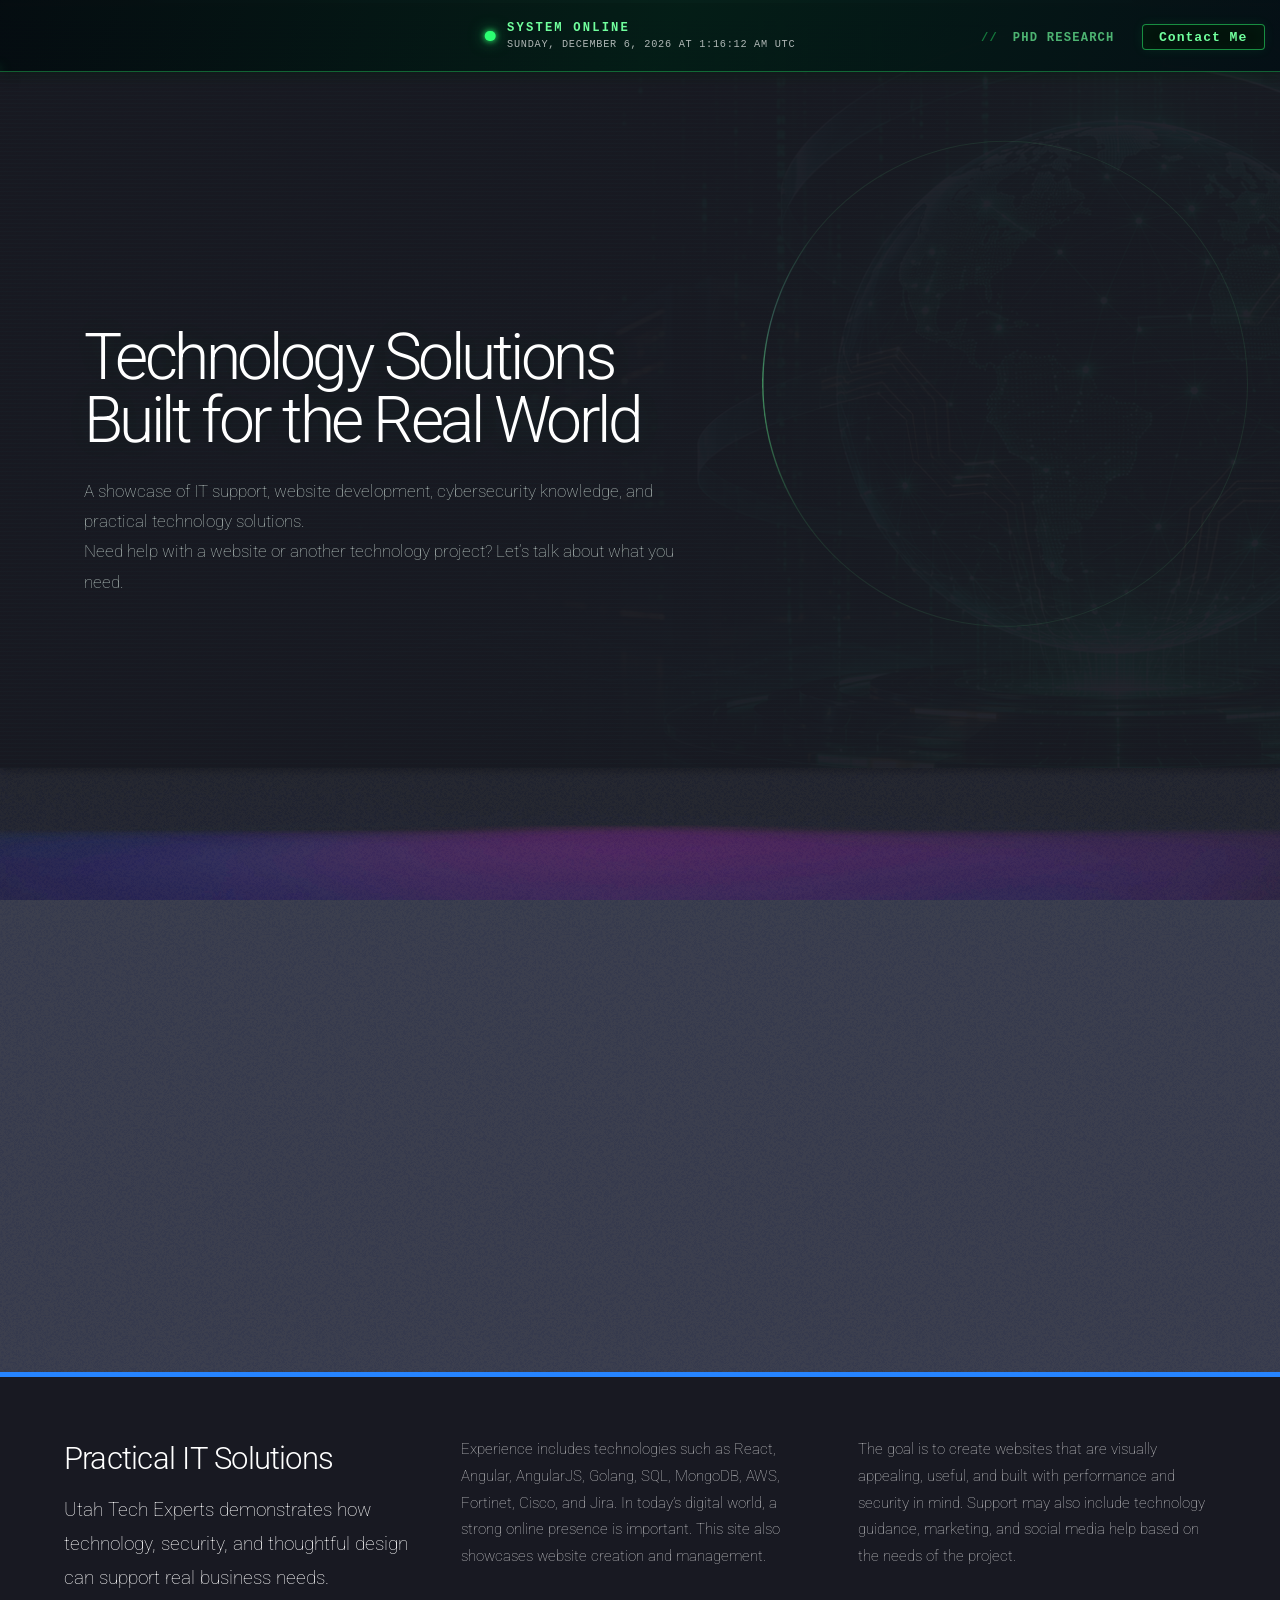
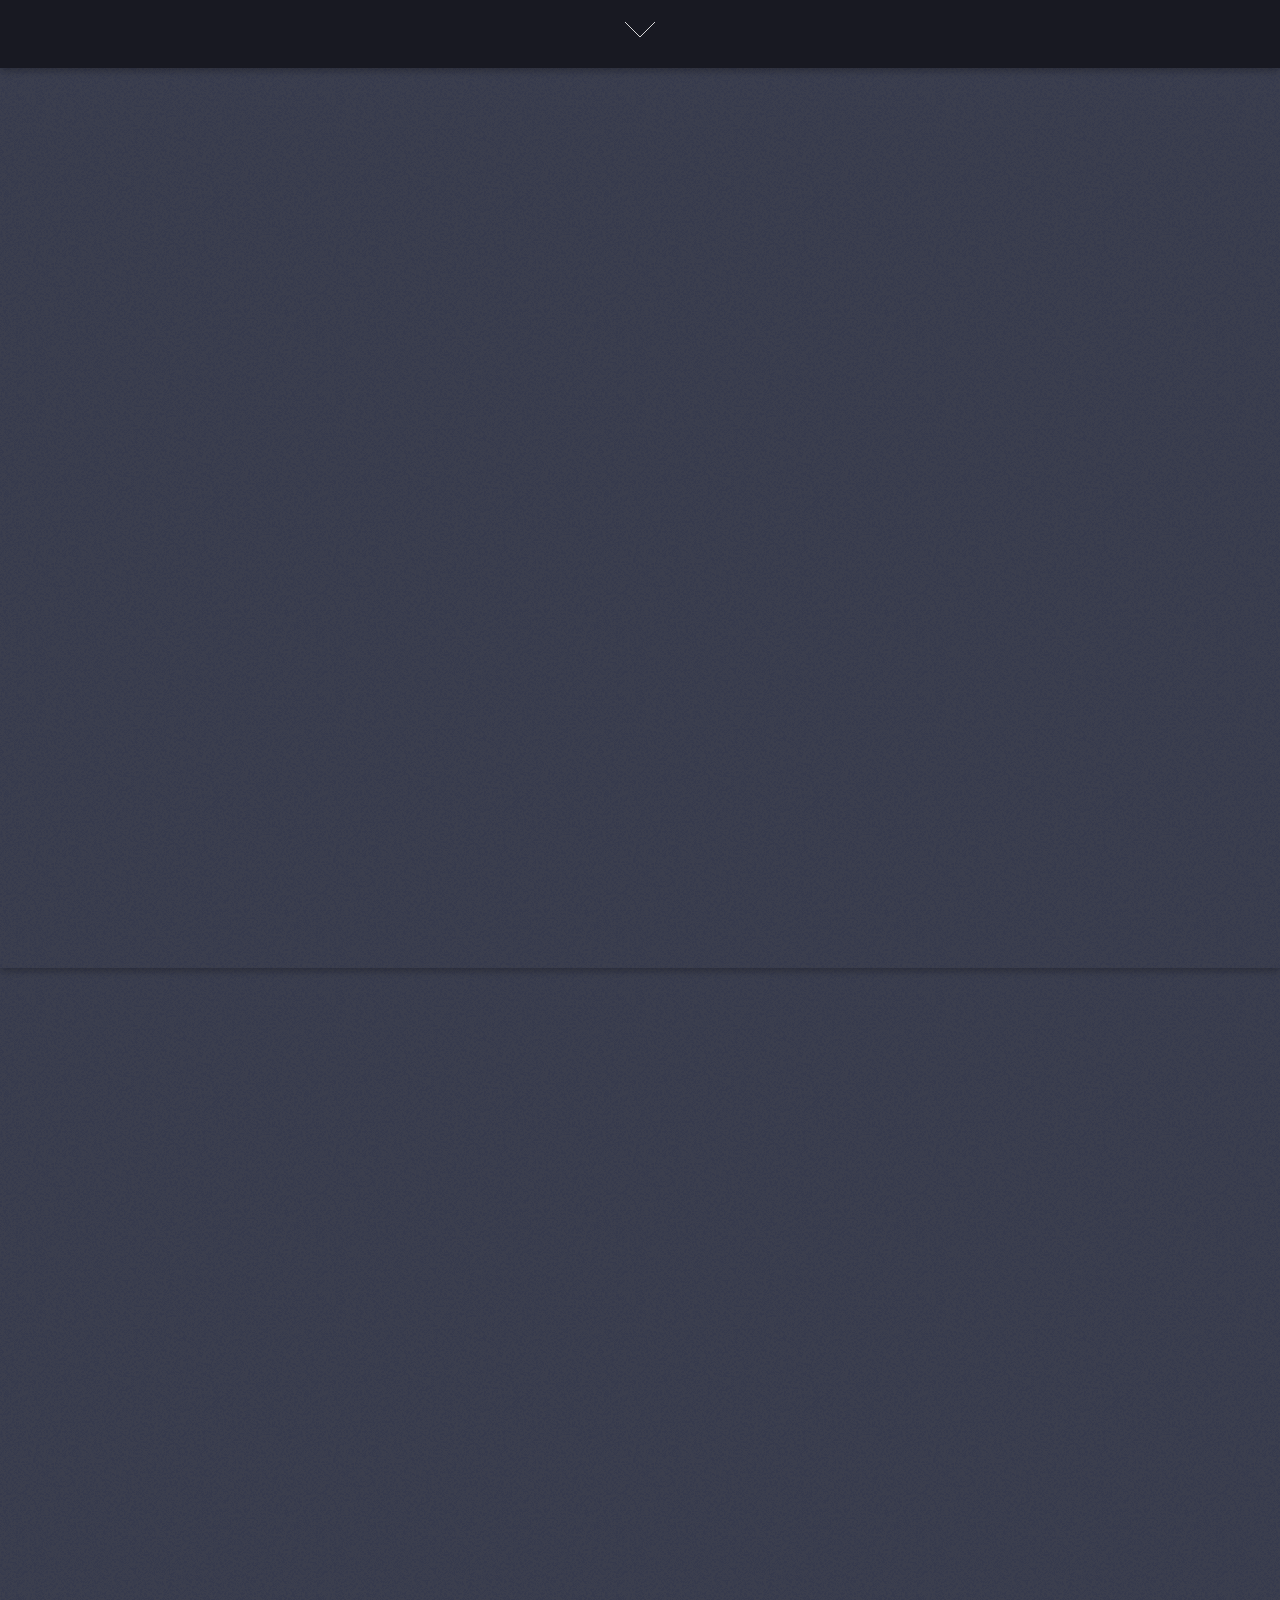
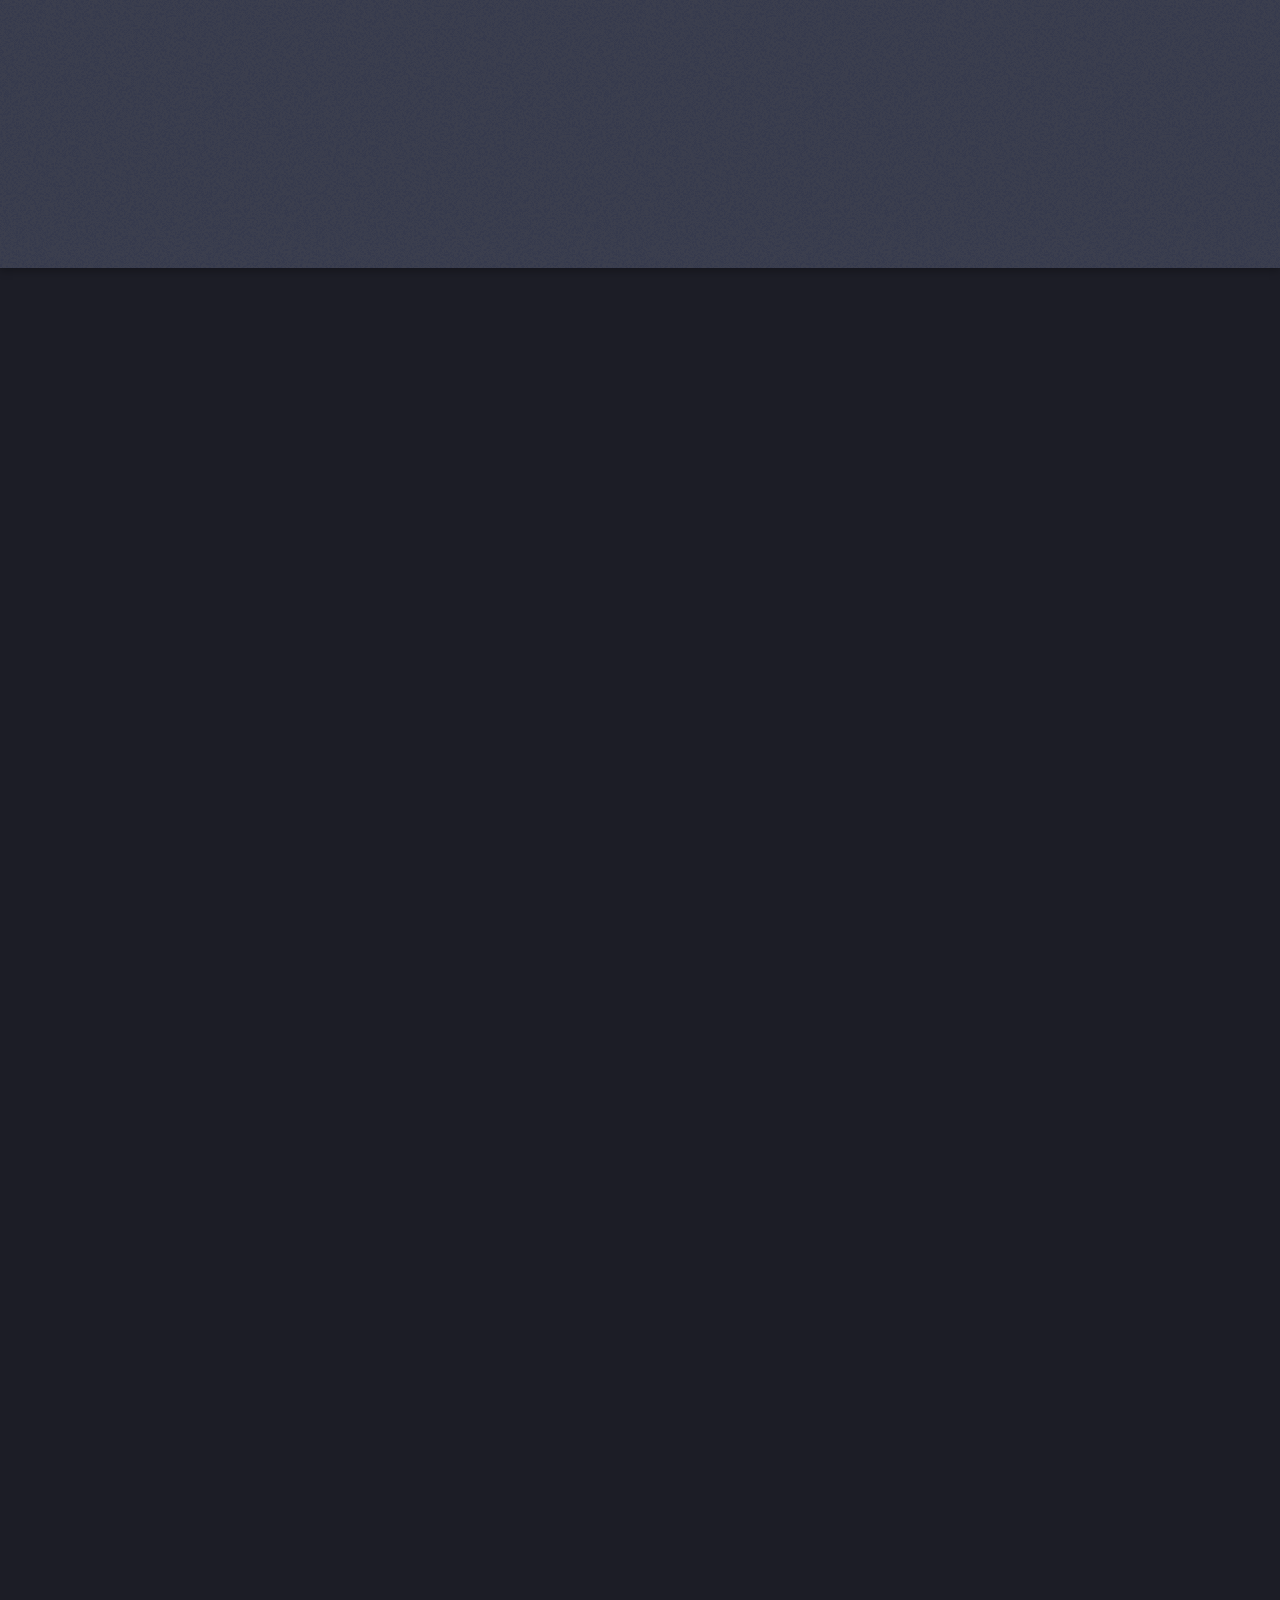
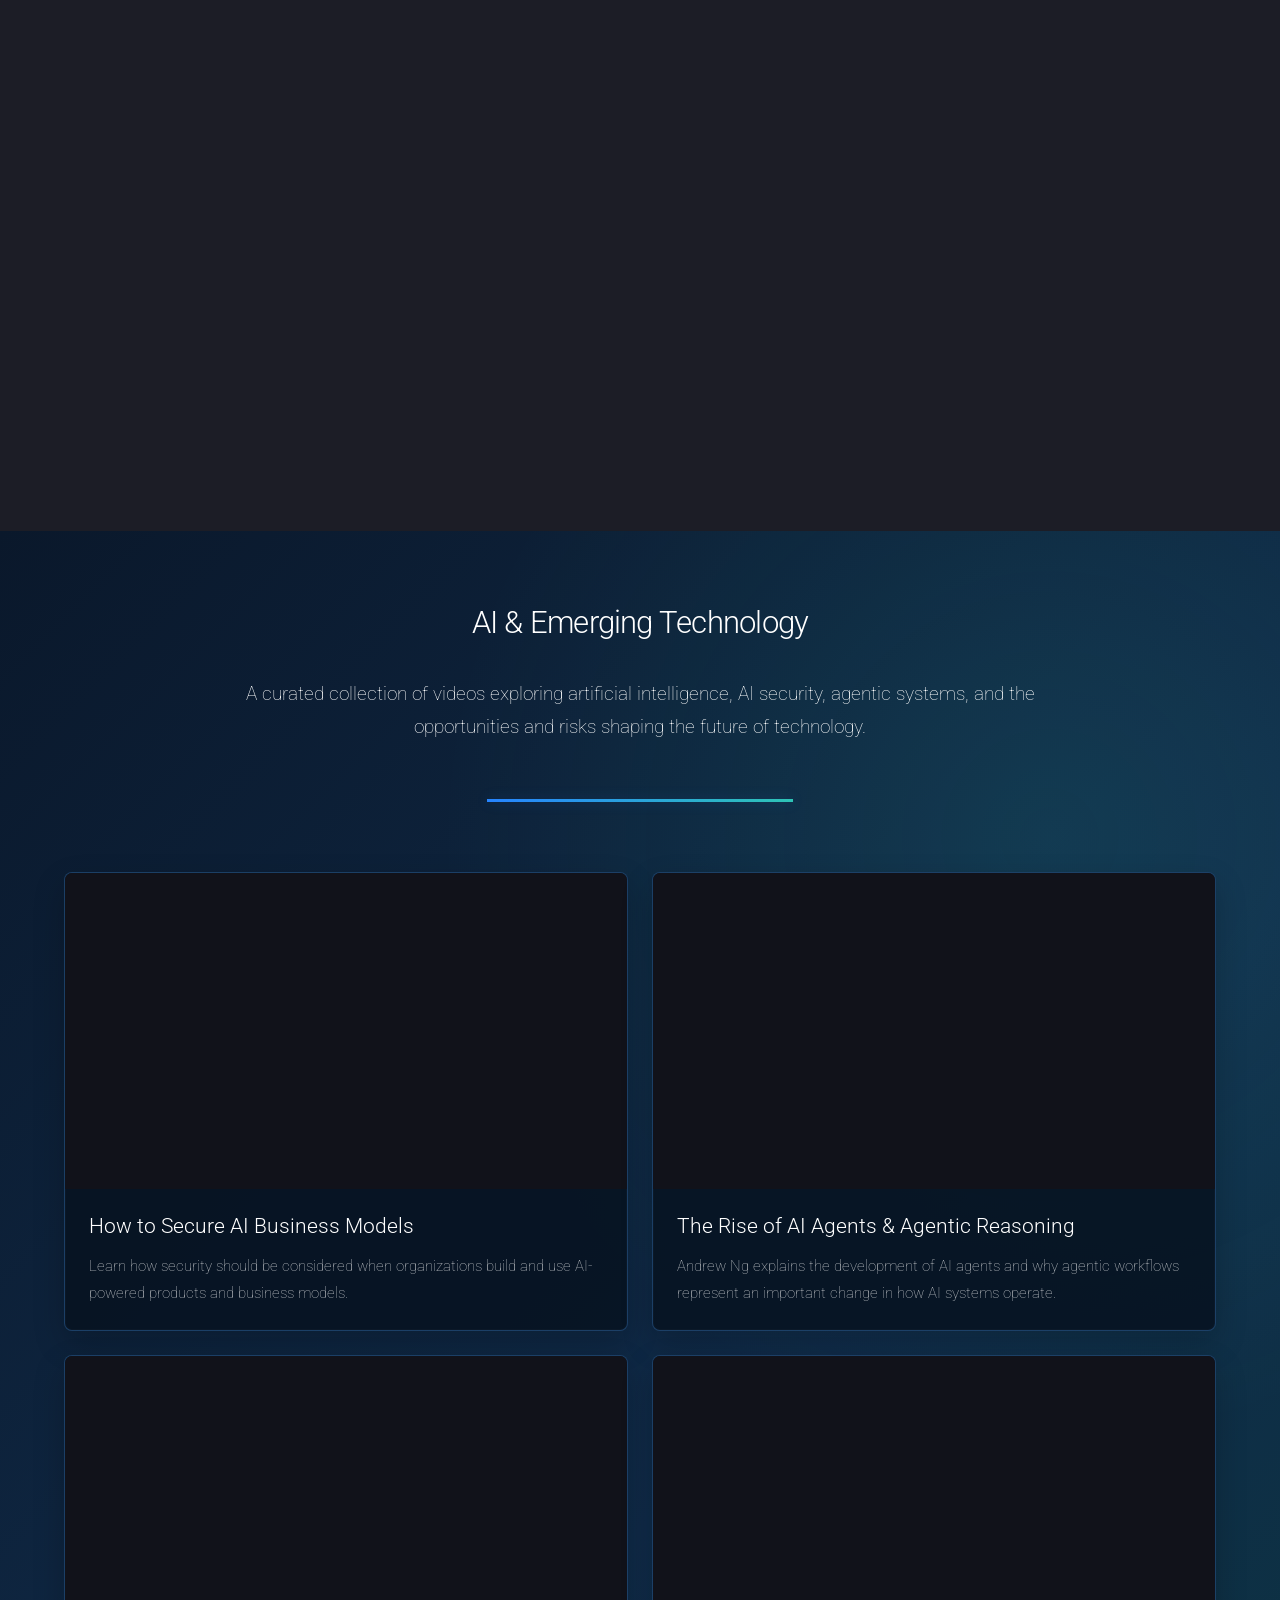
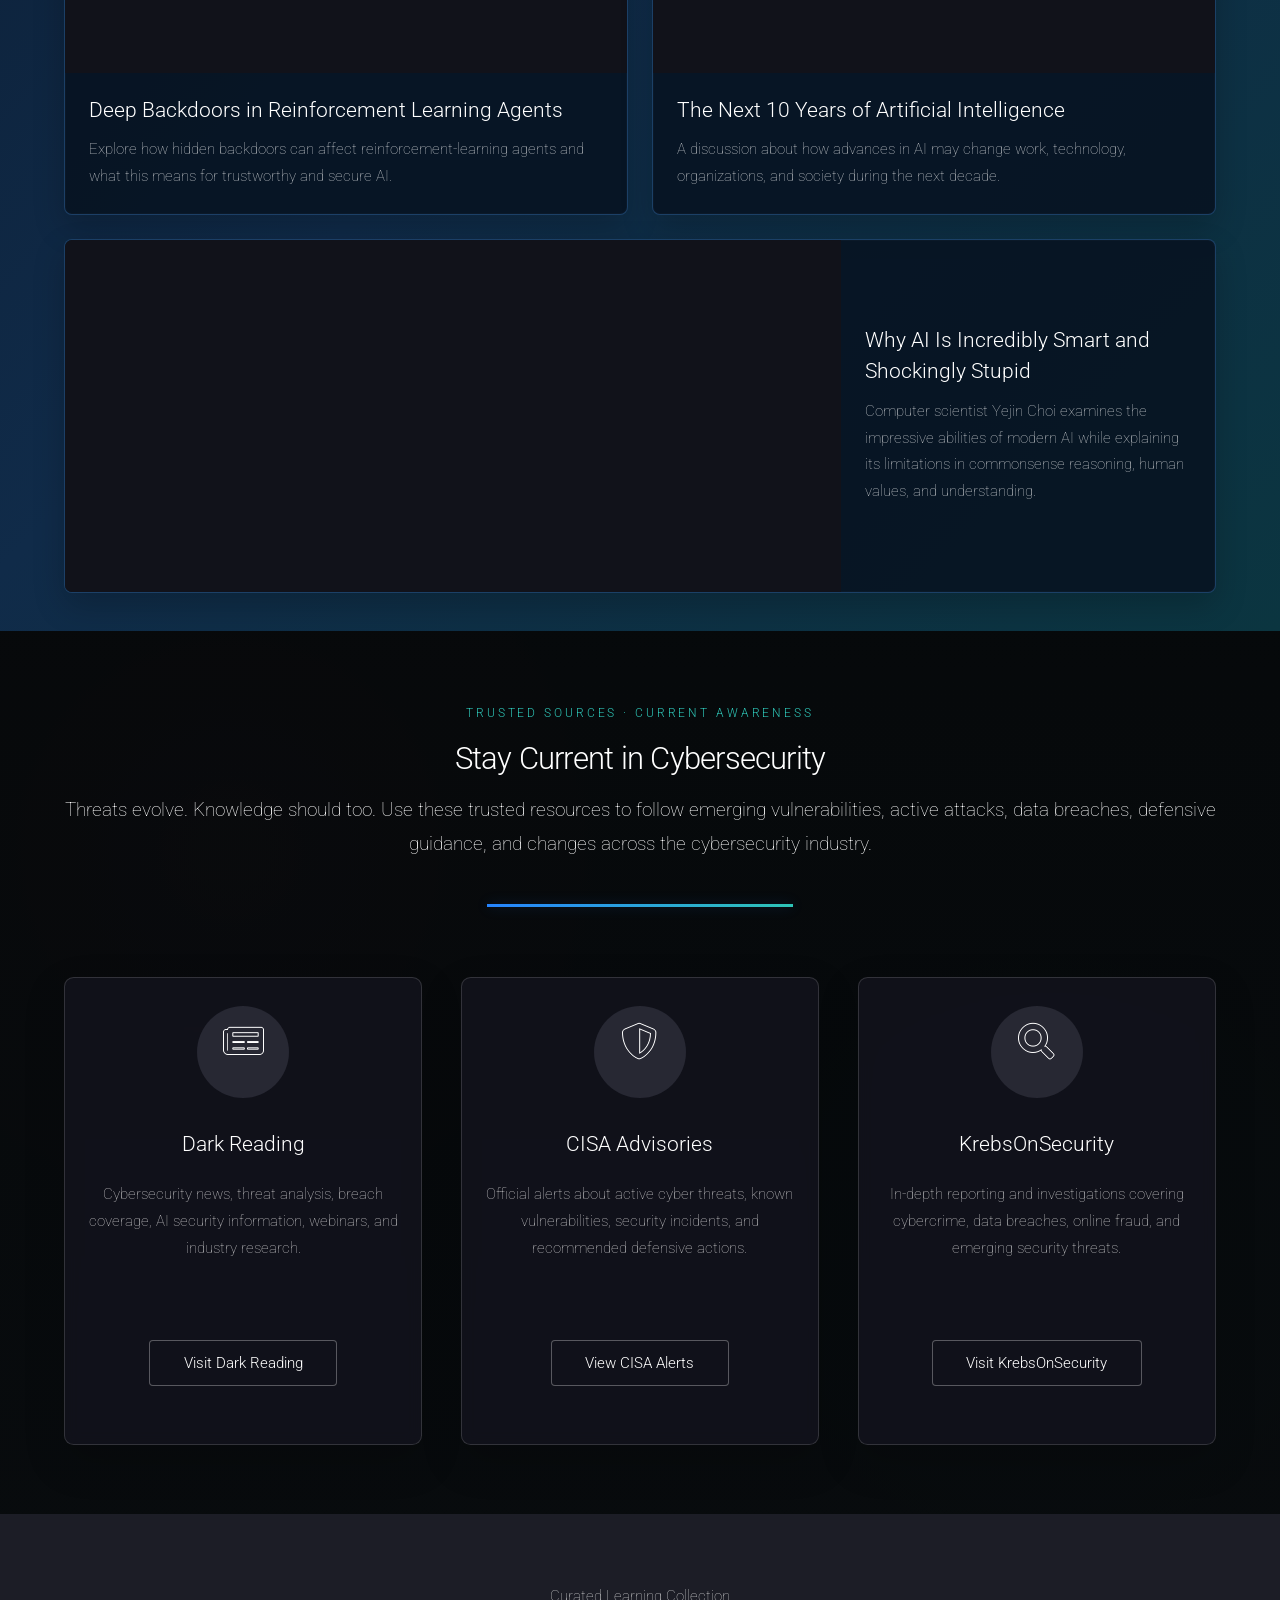
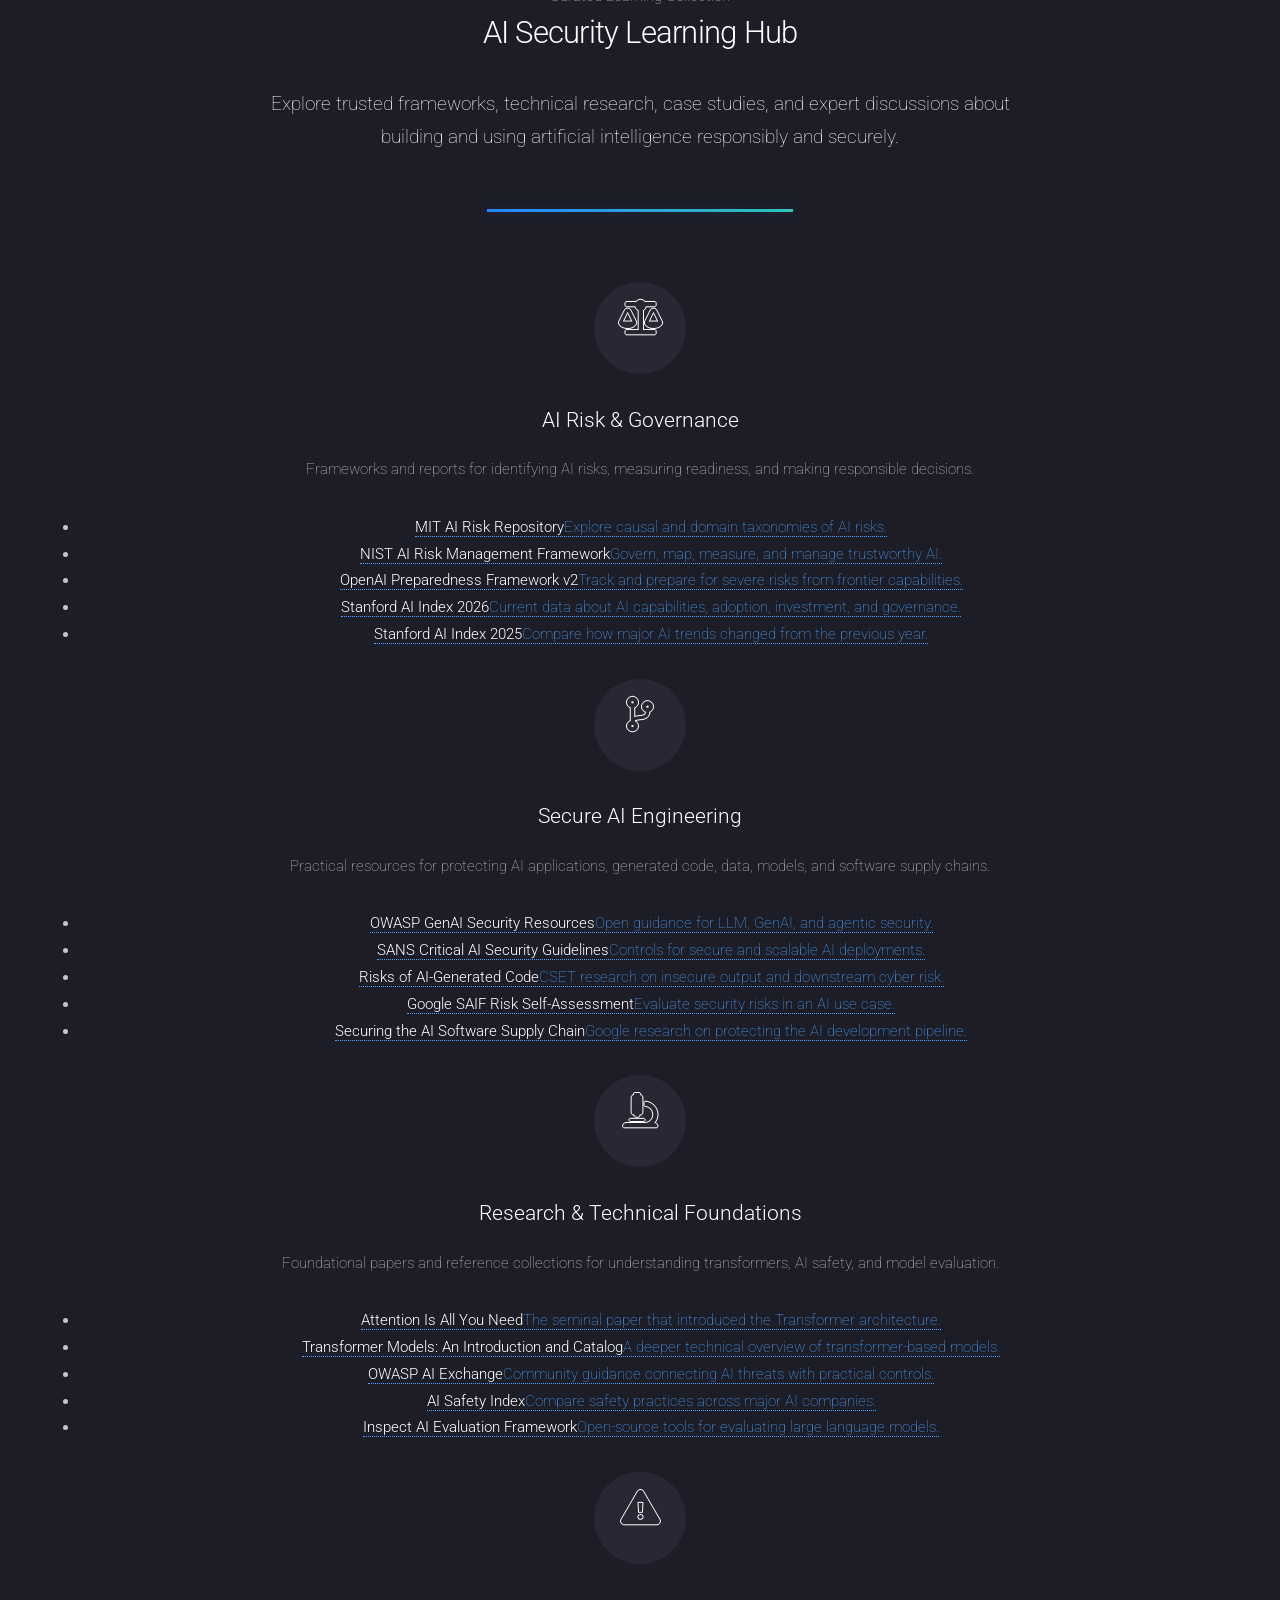
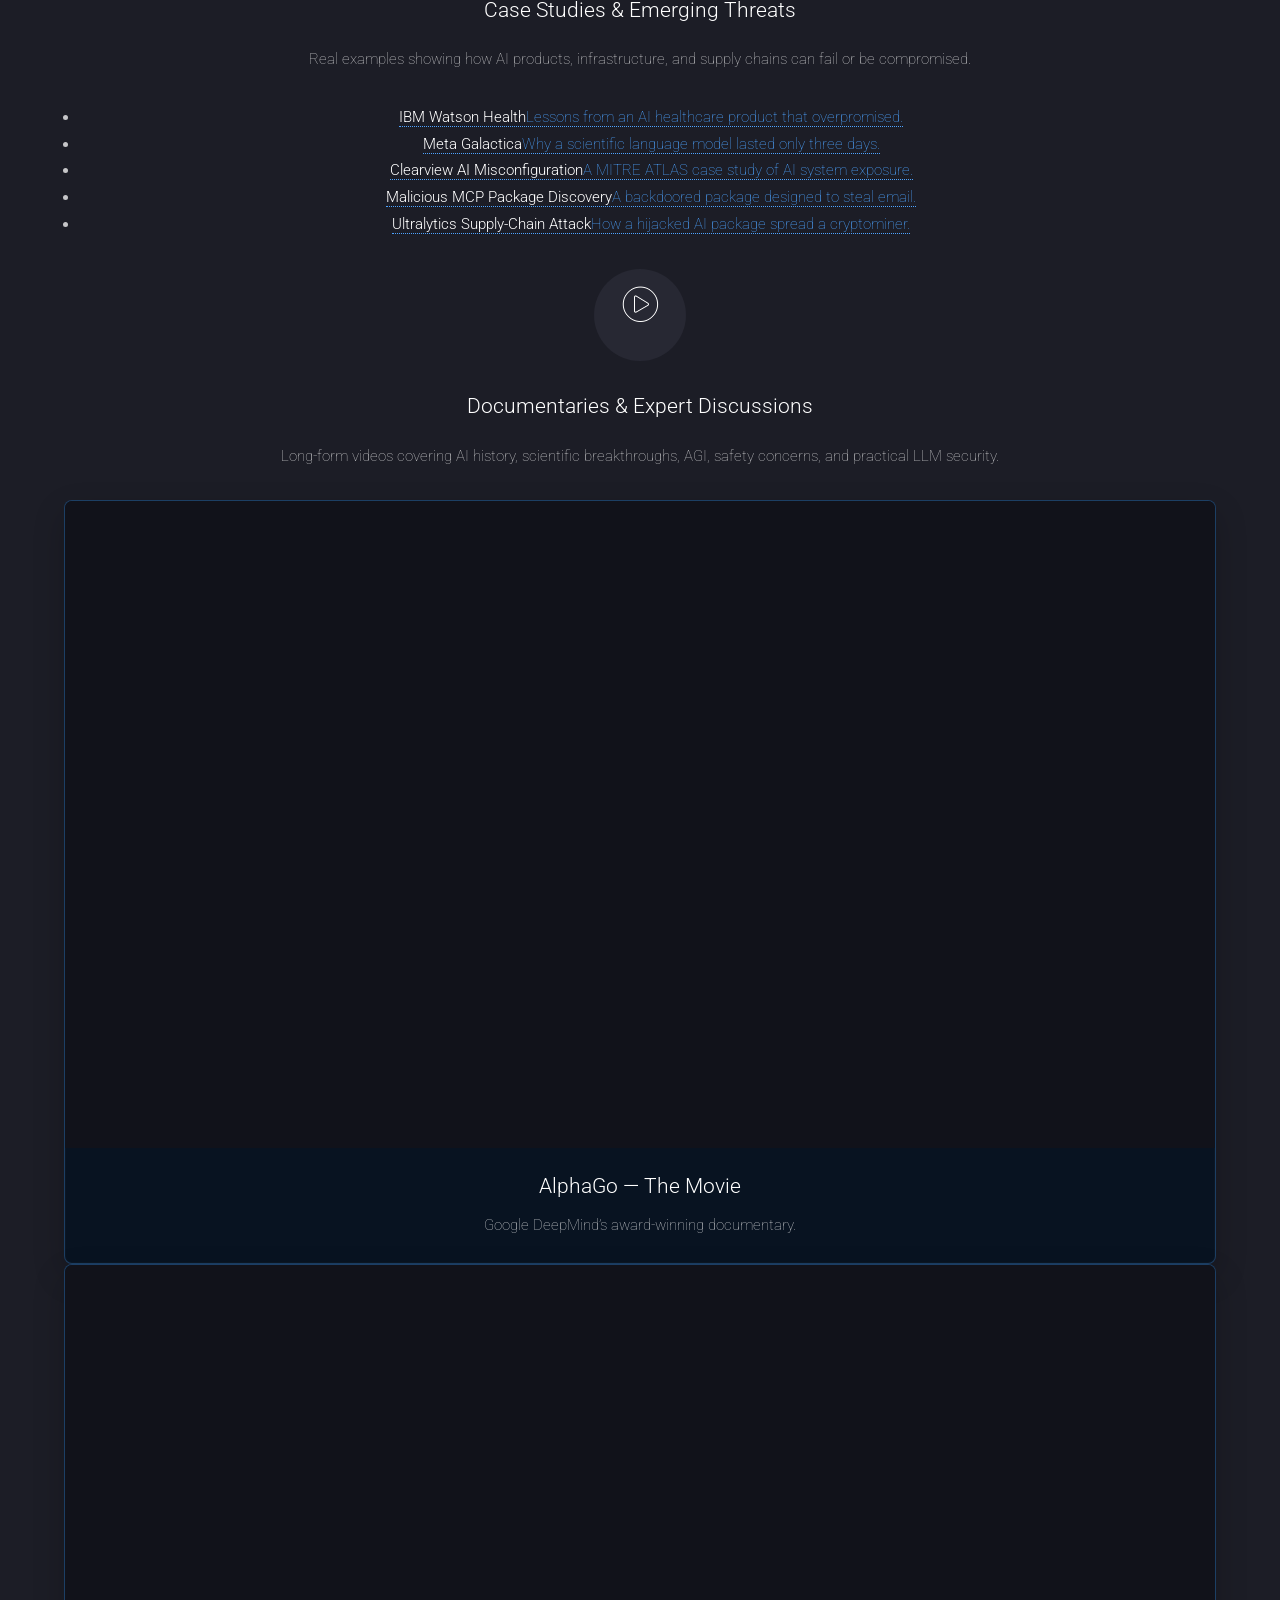
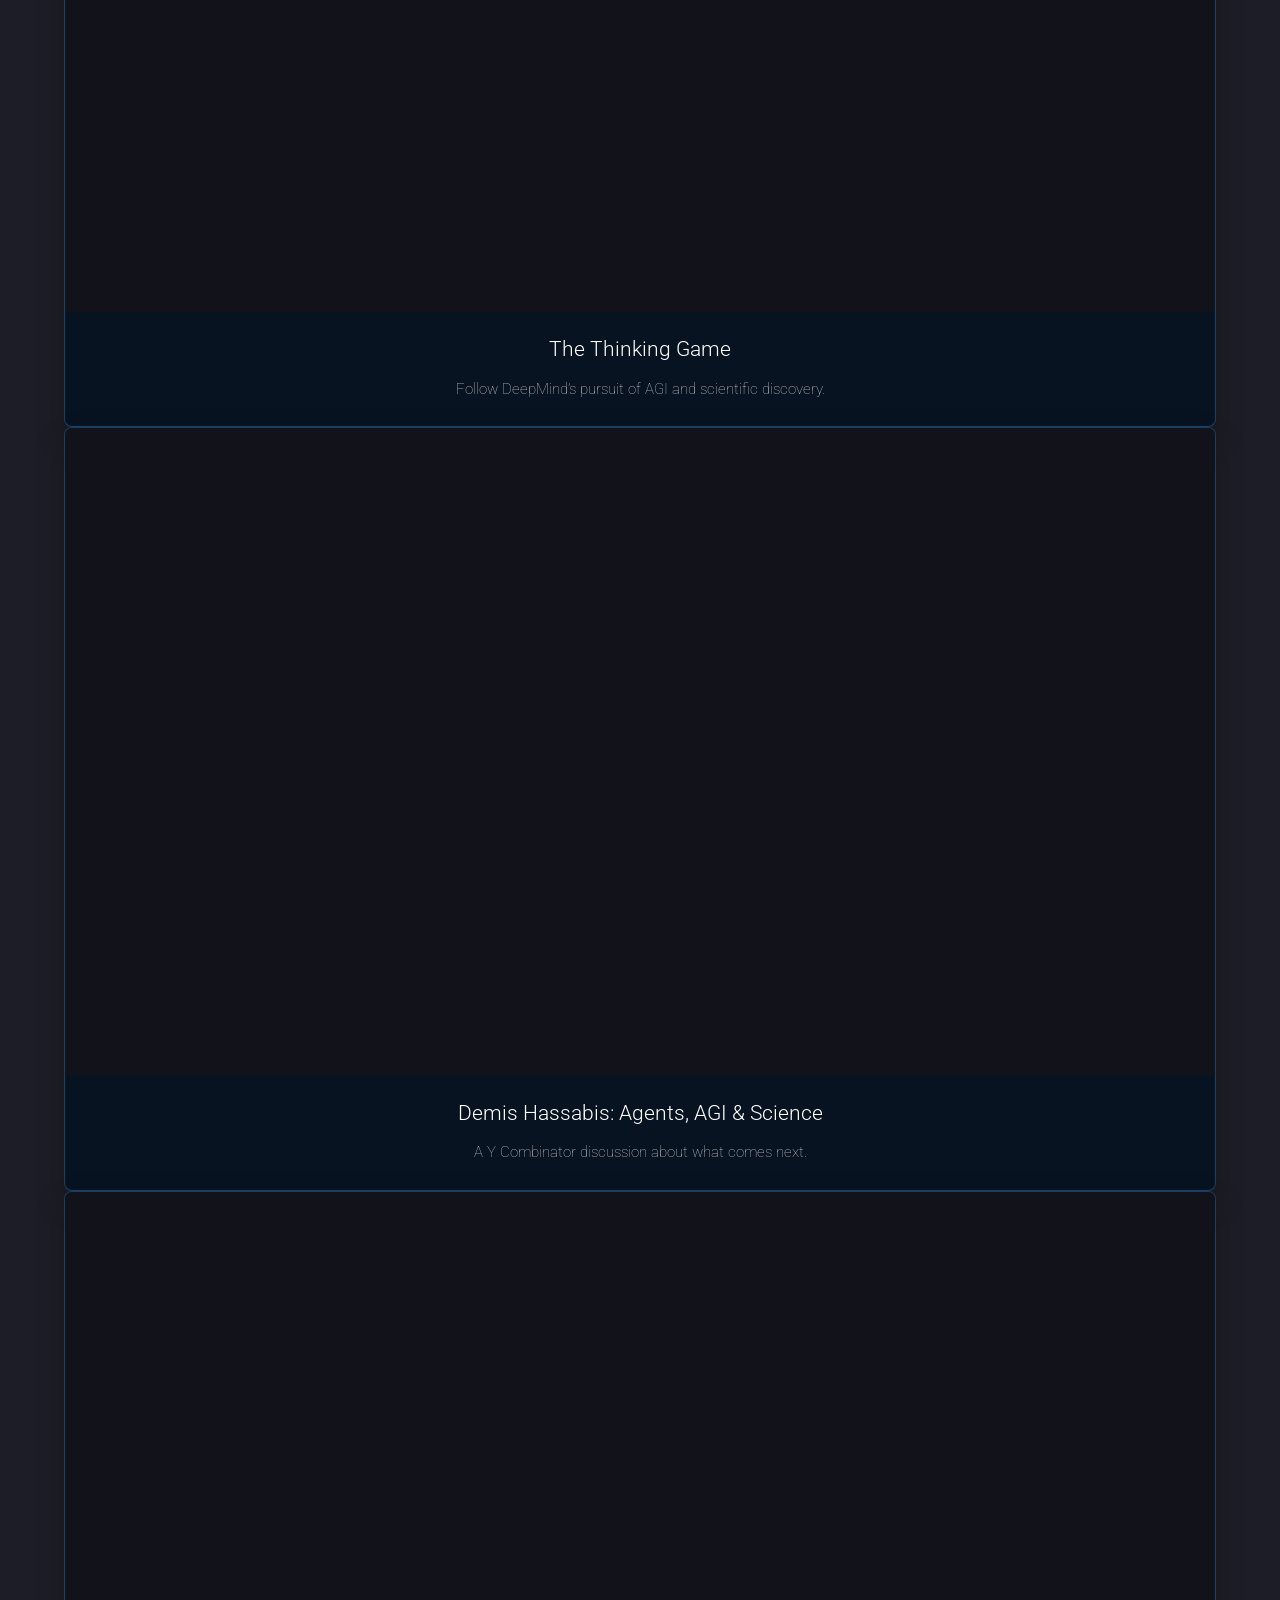
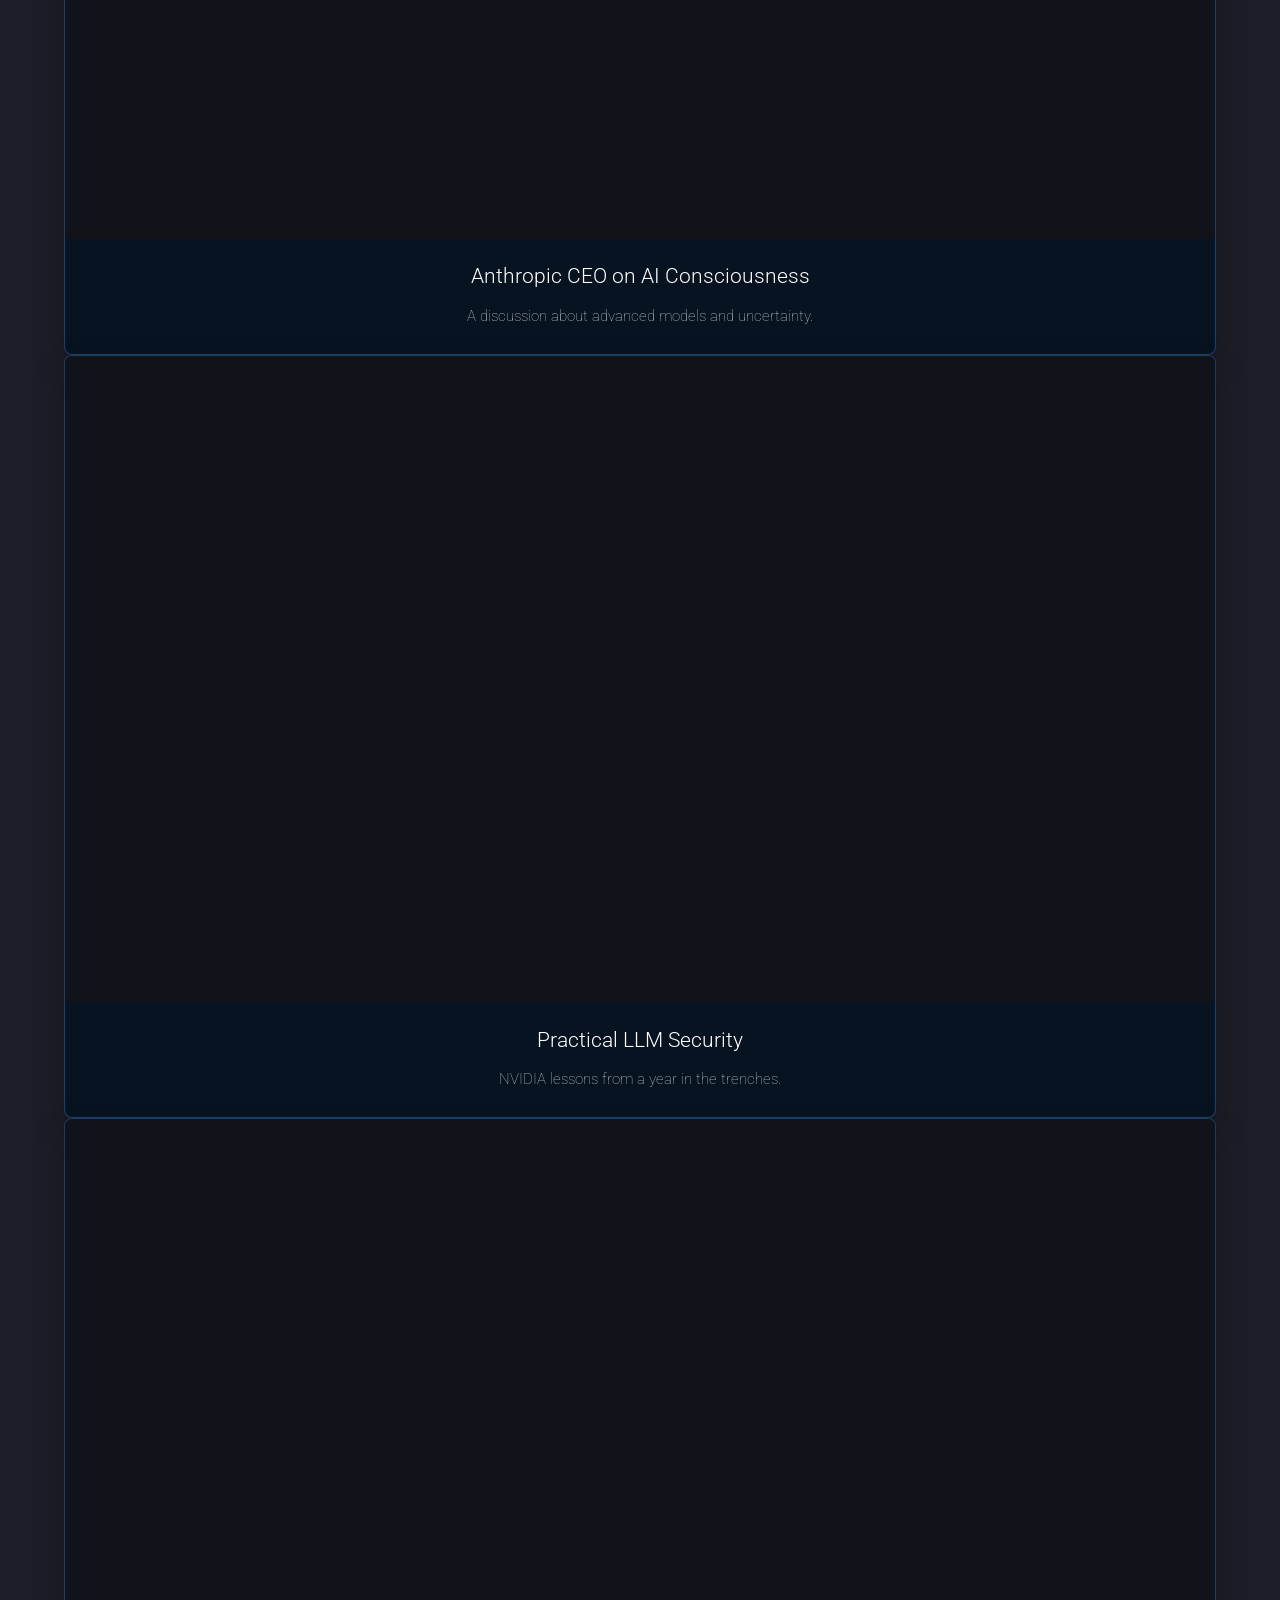
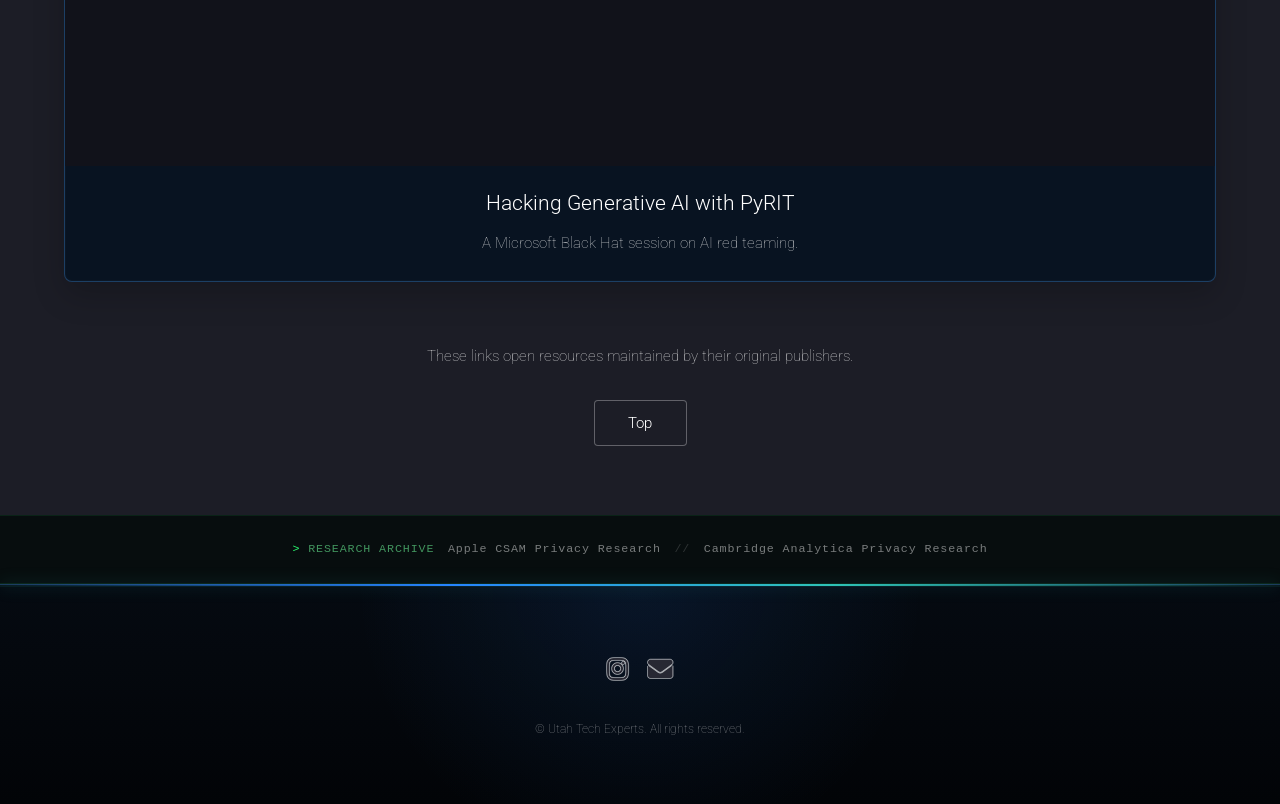
==== commit 895581bd: "Update index.html" ====
--- a/index.html
+++ b/index.html
@@ -7,7 +7,7 @@
 	<head>
 		<title>Utah Tech Experts</title>
 		<!-- This is for the image on the title bar -->
-		<link rel="icon" href="images/logo.png" type="images/">
+		<link rel="icon" href="images/logo.png" type="image/png">
 		<meta charset="utf-8" />
 		<meta name="viewport" content="width=device-width, initial-scale=1, user-scalable=no" />
 		<meta name="description" content="A technology portfolio featuring IT support, website development, cybersecurity knowledge, and helpful security resources." />
@@ -703,11 +703,41 @@
 				min-height: 48rem;
 				background-color: #020908;
 				background-image:
-					linear-gradient(90deg, rgba(2, 8, 11, 0.98) 0%, rgba(2, 8, 11, 0.9) 31%, rgba(2, 8, 11, 0.57) 54%, rgba(2, 8, 11, 0.1) 78%),
+					linear-gradient(90deg, rgba(2, 8, 11, 0.93) 0%, rgba(2, 8, 11, 0.78) 31%, rgba(2, 8, 11, 0.32) 54%, rgba(2, 8, 11, 0.02) 78%),
 					url("images/ute-cyber-hero.png");
 				background-position: center;
 				background-repeat: no-repeat;
 				background-size: cover;
+			}
+
+			.hero-orbit {
+				position: absolute;
+				top: 50%;
+				right: 2.5%;
+				z-index: 1;
+				width: min(38vw, 35rem);
+				aspect-ratio: 1;
+				border: 1px solid rgba(112, 255, 157, 0.15);
+				border-radius: 50%;
+				opacity: 0.58;
+				pointer-events: none;
+				transform: translateY(-50%) rotate(-8deg);
+			}
+
+			.hero-orbit::before {
+				content: "";
+				position: absolute;
+				inset: -1px;
+				border-radius: 50%;
+				background: conic-gradient(from 0deg, transparent 0deg 225deg, rgba(112, 255, 157, 0.08) 248deg, rgba(112, 255, 157, 0.9) 278deg, rgba(143, 255, 238, 0.35) 292deg, transparent 316deg 360deg);
+				-webkit-mask: radial-gradient(farthest-side, transparent calc(100% - 2px), #000 calc(100% - 1px));
+				mask: radial-gradient(farthest-side, transparent calc(100% - 2px), #000 calc(100% - 1px));
+				filter: drop-shadow(0 0 0.55rem rgba(44, 255, 114, 0.4));
+				animation: orbit-sweep 18s linear infinite;
+			}
+
+			@keyframes orbit-sweep {
+				to { transform: rotate(360deg); }
 			}
 
 			#header #nav .header-research {
@@ -736,7 +766,7 @@
 				position: relative;
 				display: inline-block;
 				isolation: isolate;
-				animation: title-signal-flicker 8s steps(1, end) infinite;
+				animation: title-signal-flicker 5.8s steps(1, end) infinite;
 			}
 
 			.glitch-title::before,
@@ -752,13 +782,13 @@
 			.glitch-title::before {
 				color: #70ff9d;
 				text-shadow: -2px 0 rgba(44, 255, 114, 0.72);
-				animation: title-static-left 8s steps(1, end) infinite;
+				animation: title-static-left 5.8s steps(1, end) infinite;
 			}
 
 			.glitch-title::after {
 				color: #8fffee;
 				text-shadow: 2px 0 rgba(46, 196, 182, 0.68);
-				animation: title-static-right 8s steps(1, end) infinite;
+				animation: title-static-right 5.8s steps(1, end) infinite;
 			}
 
 			@keyframes title-signal-flicker {
@@ -869,7 +899,7 @@
 					height: auto;
 					min-height: 46rem;
 					background-image:
-						linear-gradient(180deg, rgba(2, 8, 11, 0.74) 0%, rgba(2, 8, 11, 0.95) 72%, #02080b 100%),
+						linear-gradient(180deg, rgba(2, 8, 11, 0.5) 0%, rgba(2, 8, 11, 0.72) 62%, rgba(2, 8, 11, 0.92) 100%),
 						url("images/ute-cyber-hero.png");
 					background-position: 68% center;
 				}
@@ -887,6 +917,12 @@
 					backdrop-filter: blur(8px);
 					-webkit-backdrop-filter: blur(8px);
 				}
+
+				.hero-orbit {
+					right: -18vw;
+					width: 72vw;
+					opacity: 0.38;
+				}
 			}
 
 			@media screen and (max-width: 736px) {
@@ -910,6 +946,10 @@
 				.glitch-title::before,
 				.glitch-title::after {
 					display: none;
+				}
+
+				.hero-orbit::before {
+					animation: none;
 				}
 			}
 		</style>
@@ -960,6 +1000,7 @@
 			<!-- Banner -->
 				<section id="banner">
 					<div class="crt-scan" aria-hidden="true"></div>
+					<div class="hero-orbit" aria-hidden="true"></div>
 					<div class="content">
 						<header>
 							<h2 class="glitch-title" data-text="Technology Solutions Built for the Real World">Technology Solutions Built for the Real World</h2>
@@ -1345,9 +1386,9 @@
 				<aside id="research-archive" class="research-archive" aria-label="Selected academic research">
 					<div class="research-archive-inner">
 						<span class="research-archive-label">Research archive</span>
-						<a href="/INFA702/">Apple CSAM Privacy Research</a>
+						<a href="https://utahtechexperts.com/INFA702#title">Apple CSAM Privacy Research</a>
 						<span class="research-archive-separator" aria-hidden="true">//</span>
-						<a href="/CambridgeAnalytica/">Cambridge Analytica Privacy Research</a>
+						<a href="https://utahtechexperts.com/CambridgeAnalytica#cover">Cambridge Analytica Privacy Research</a>
 					</div>
 				</aside>
 
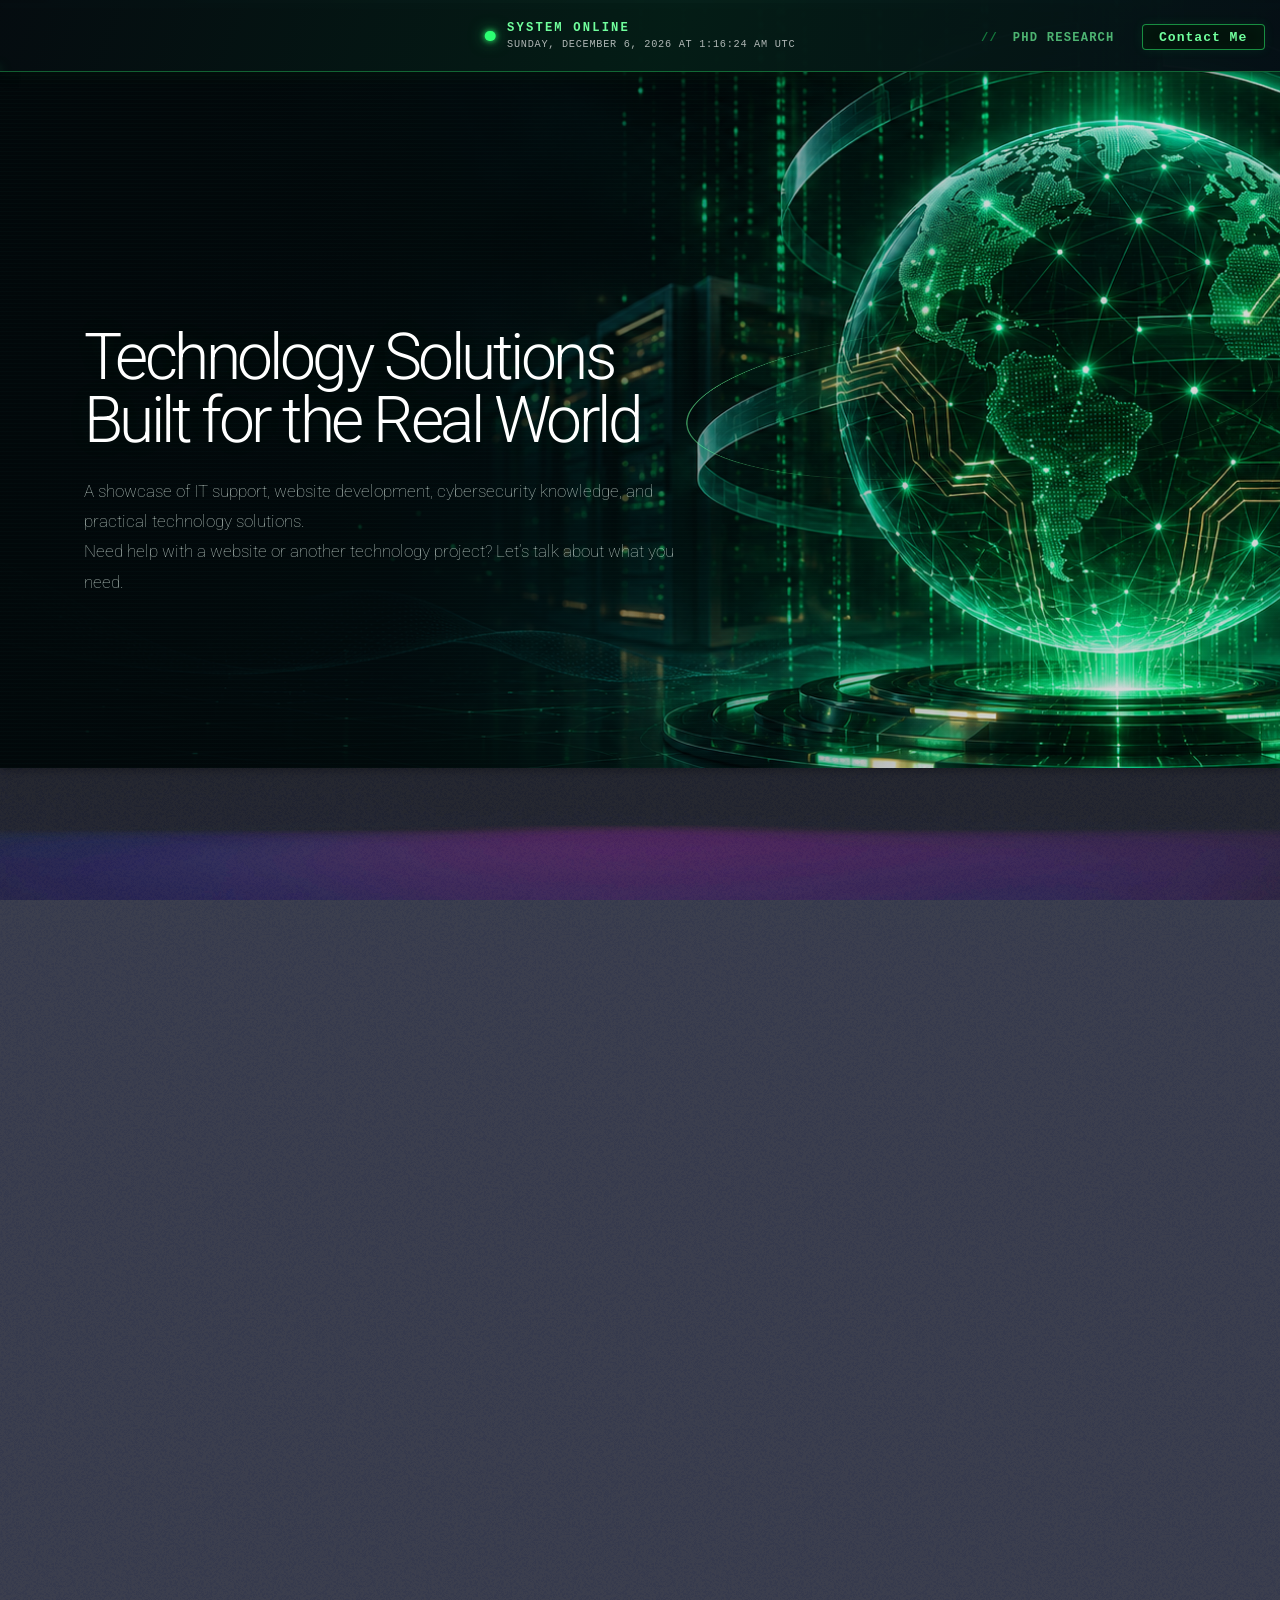
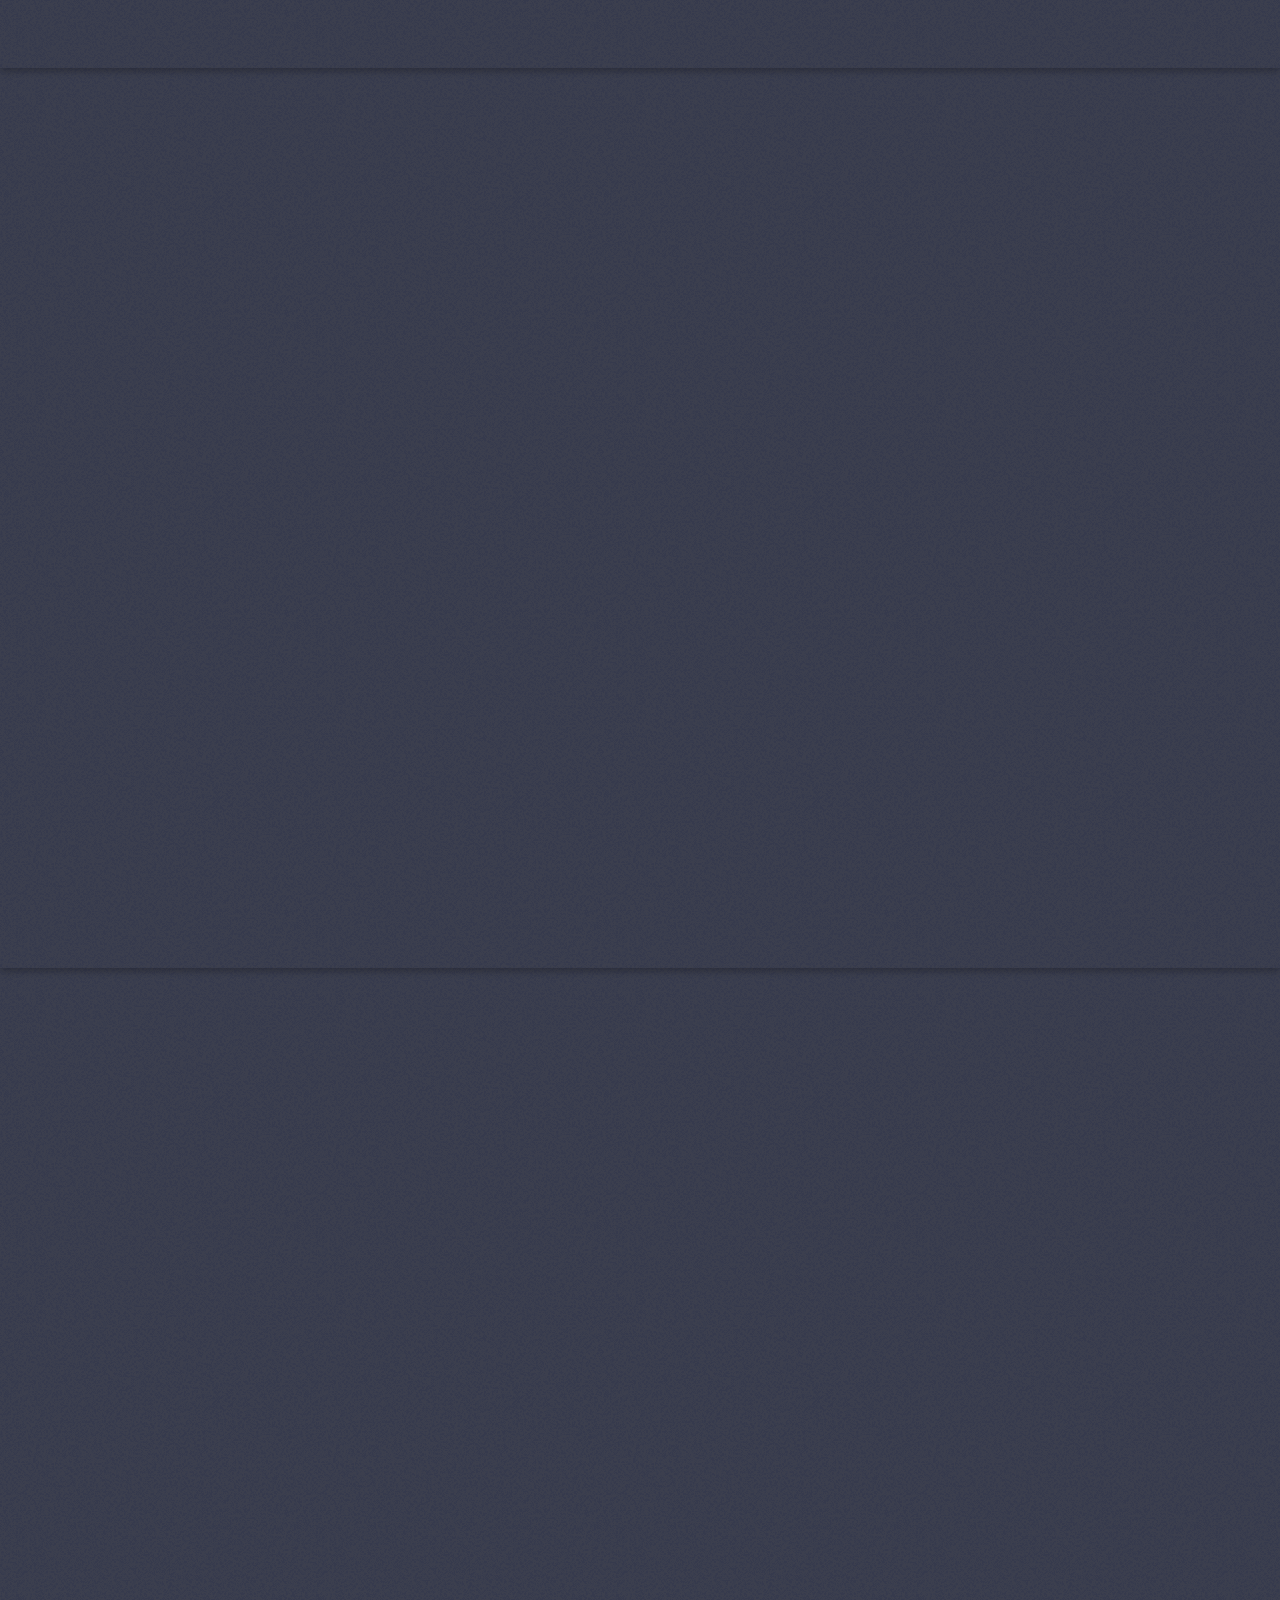
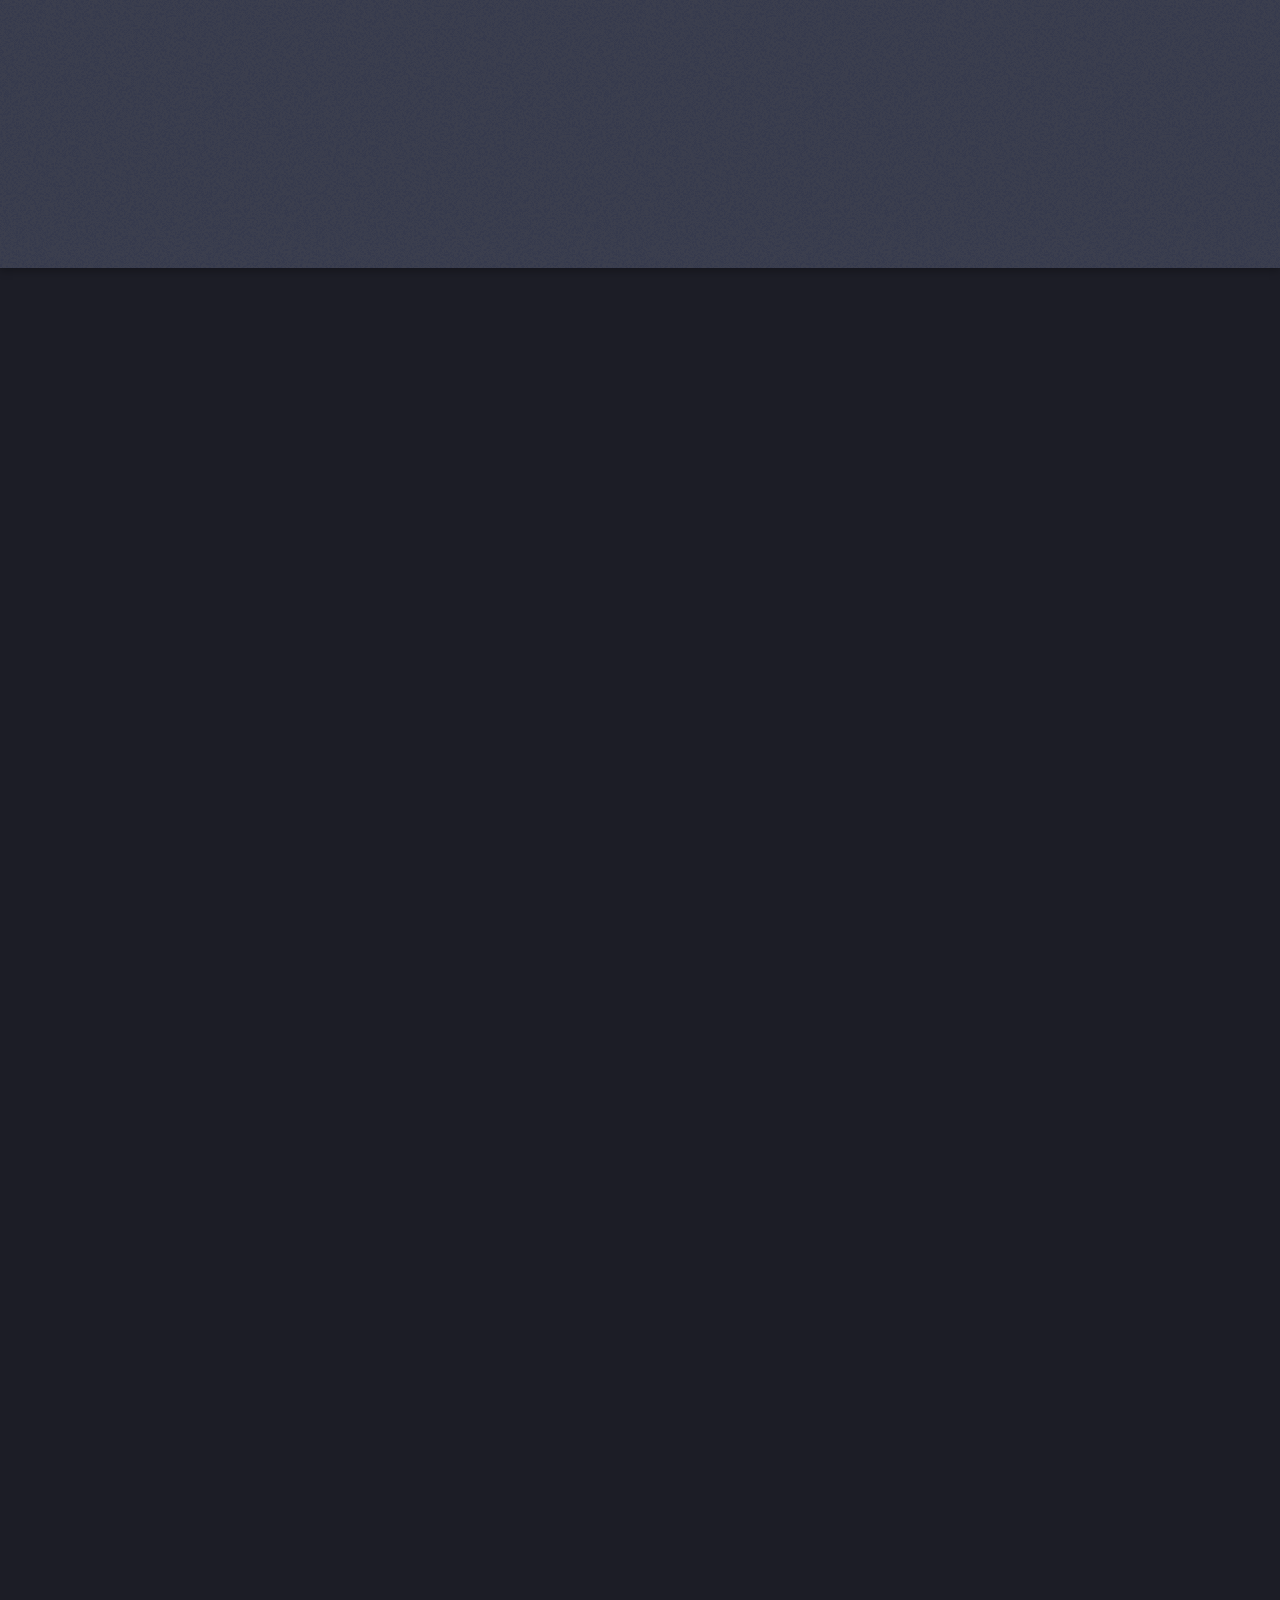
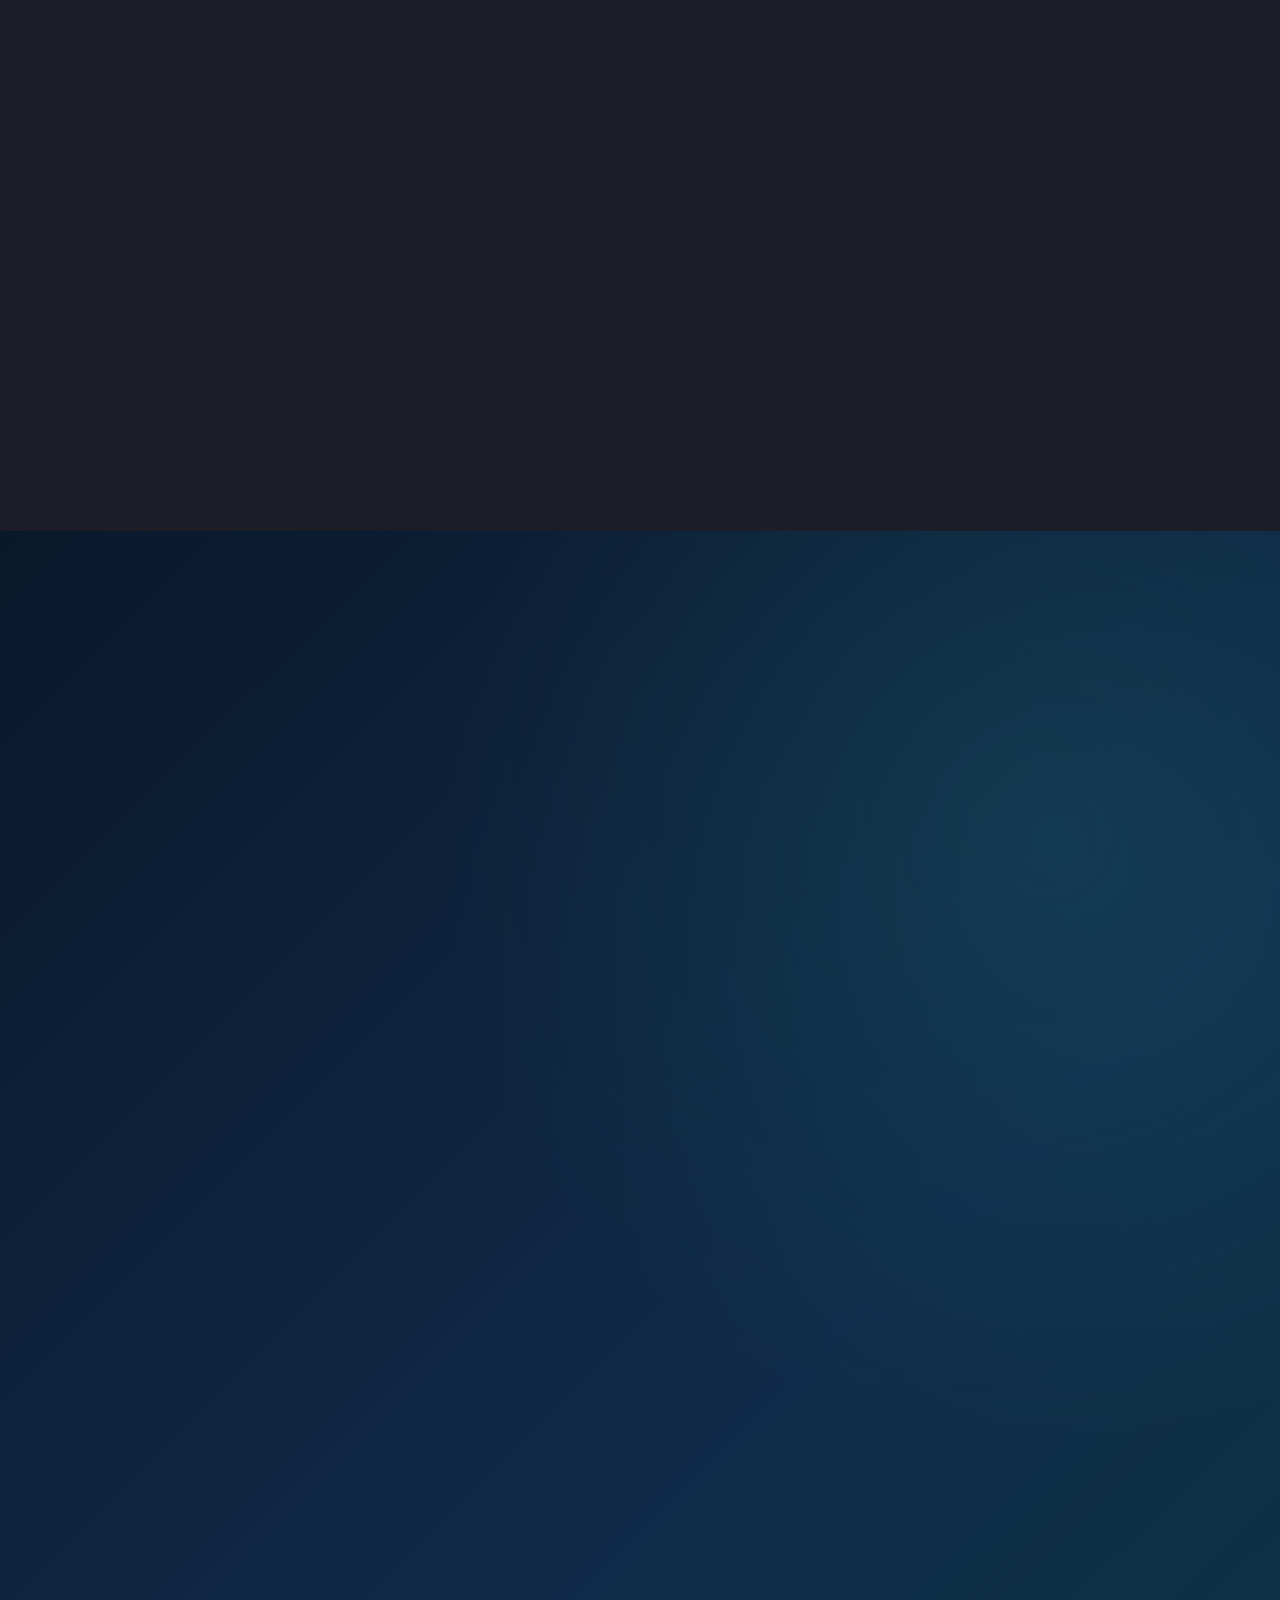
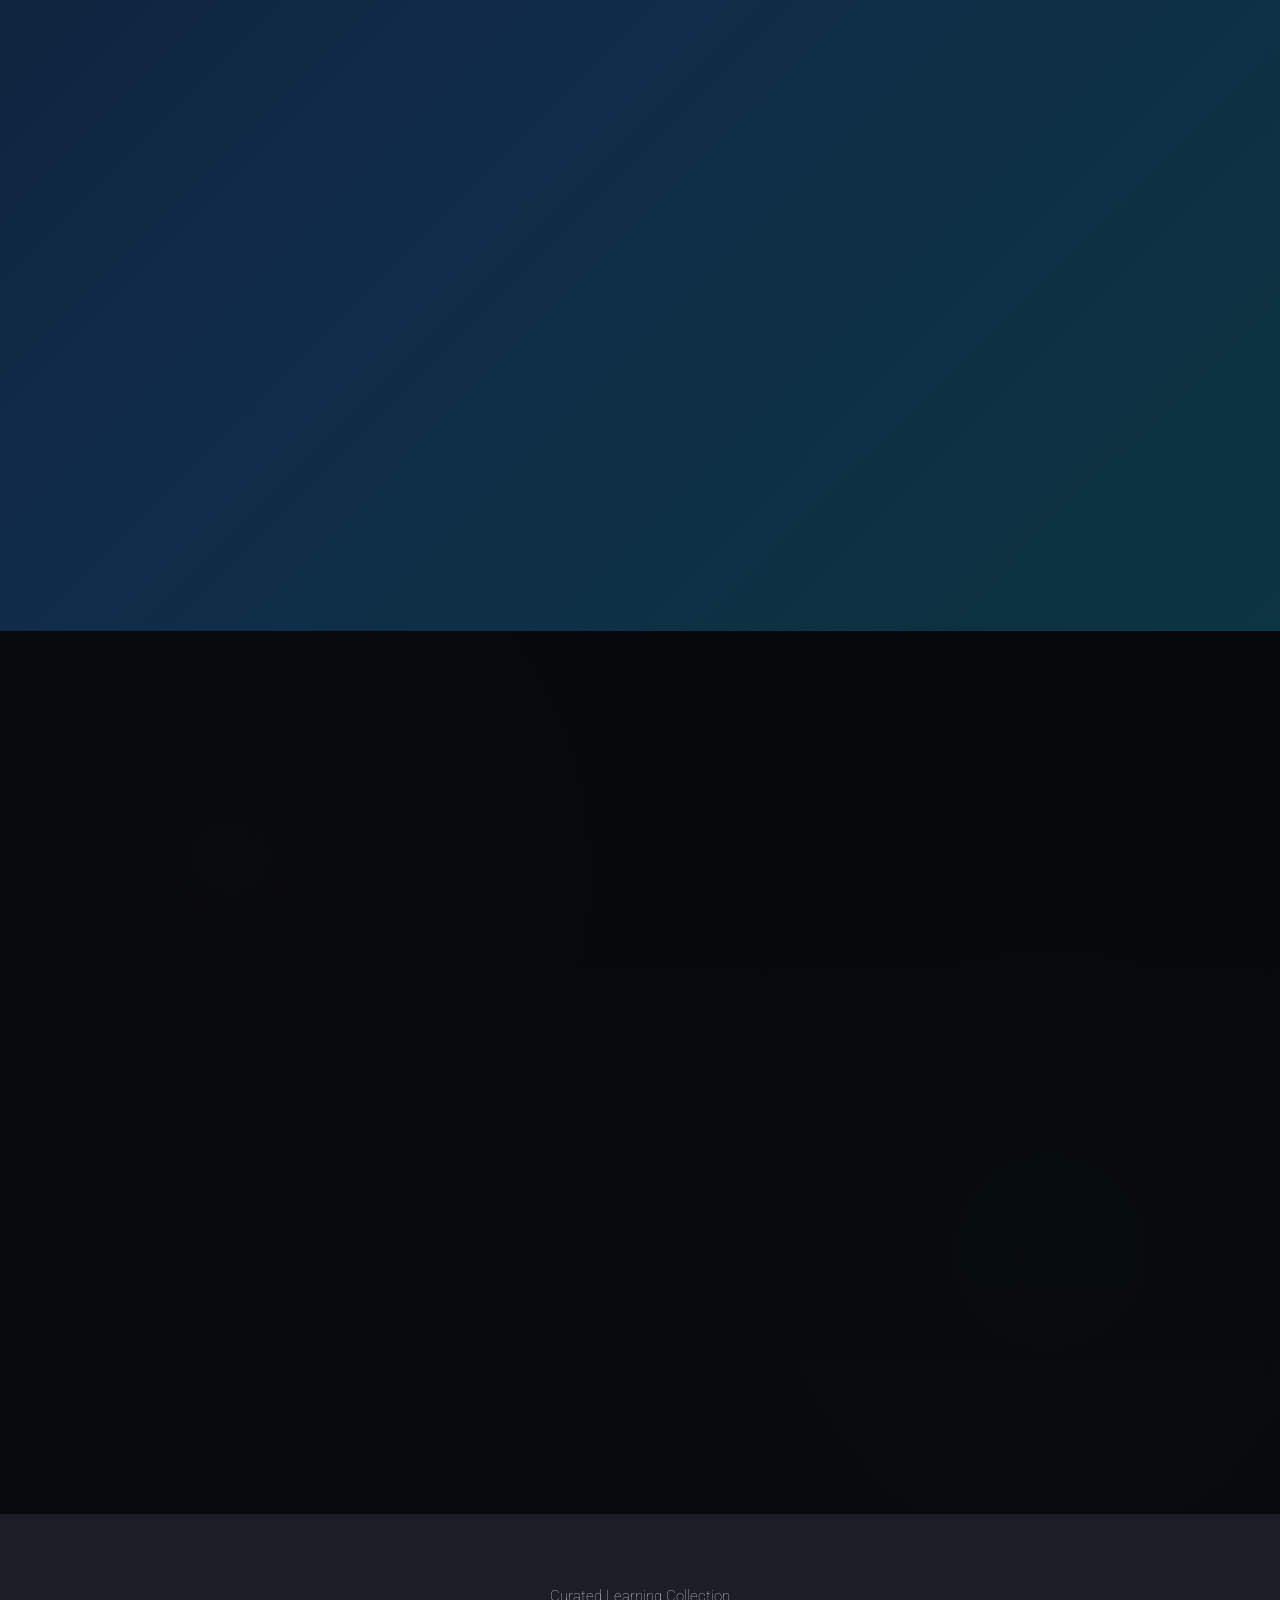
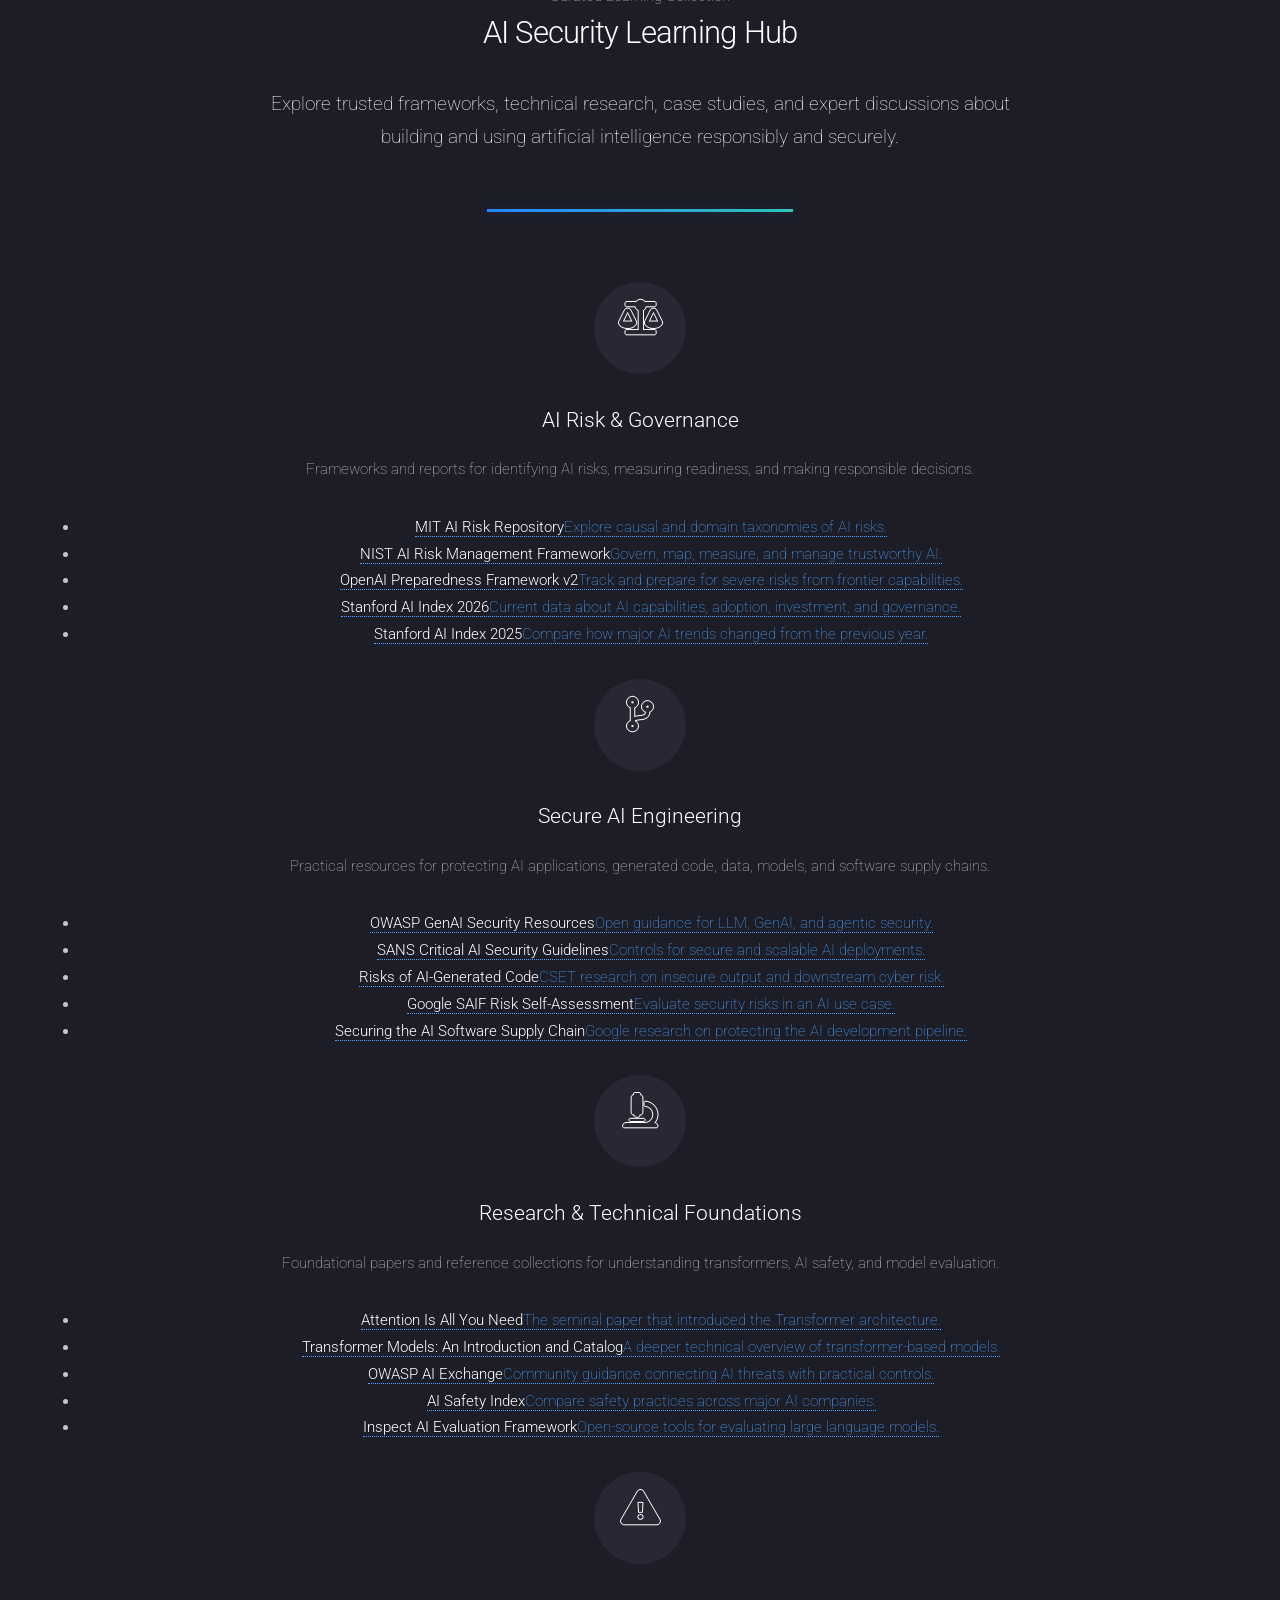
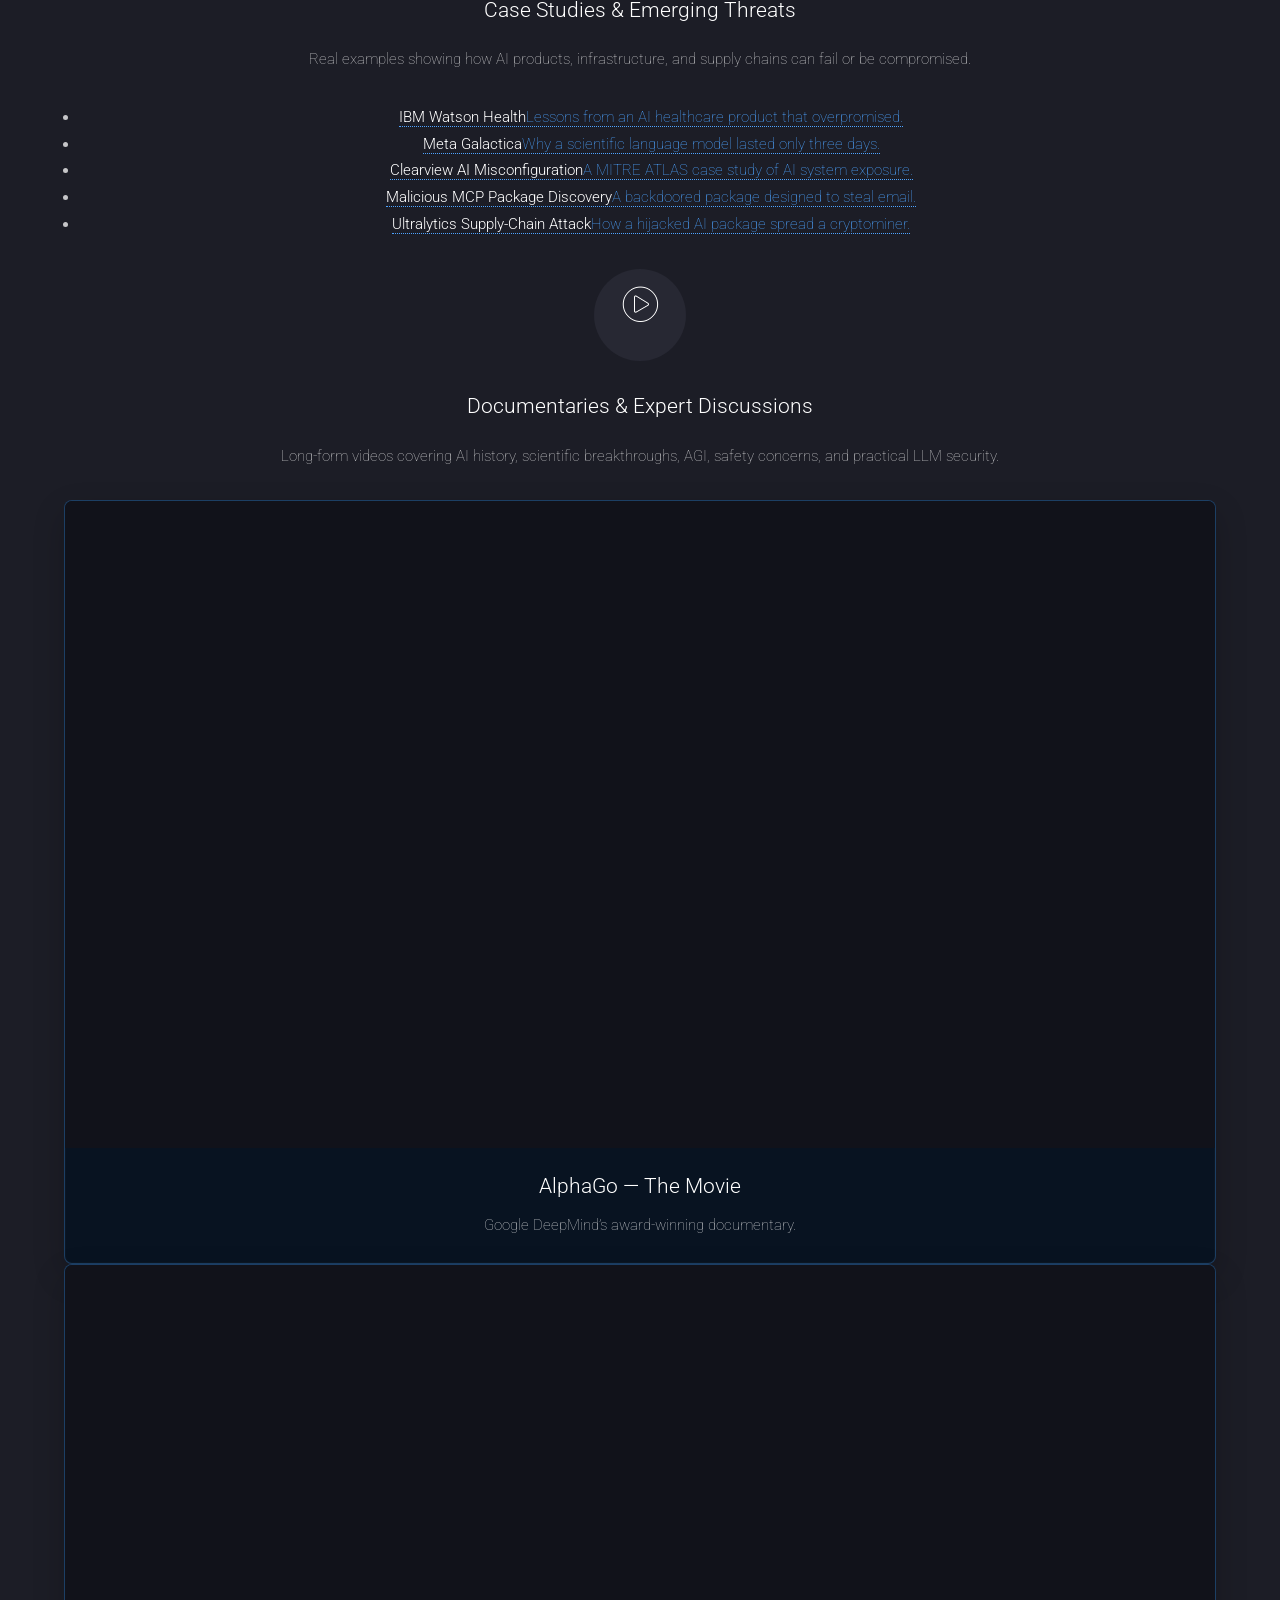
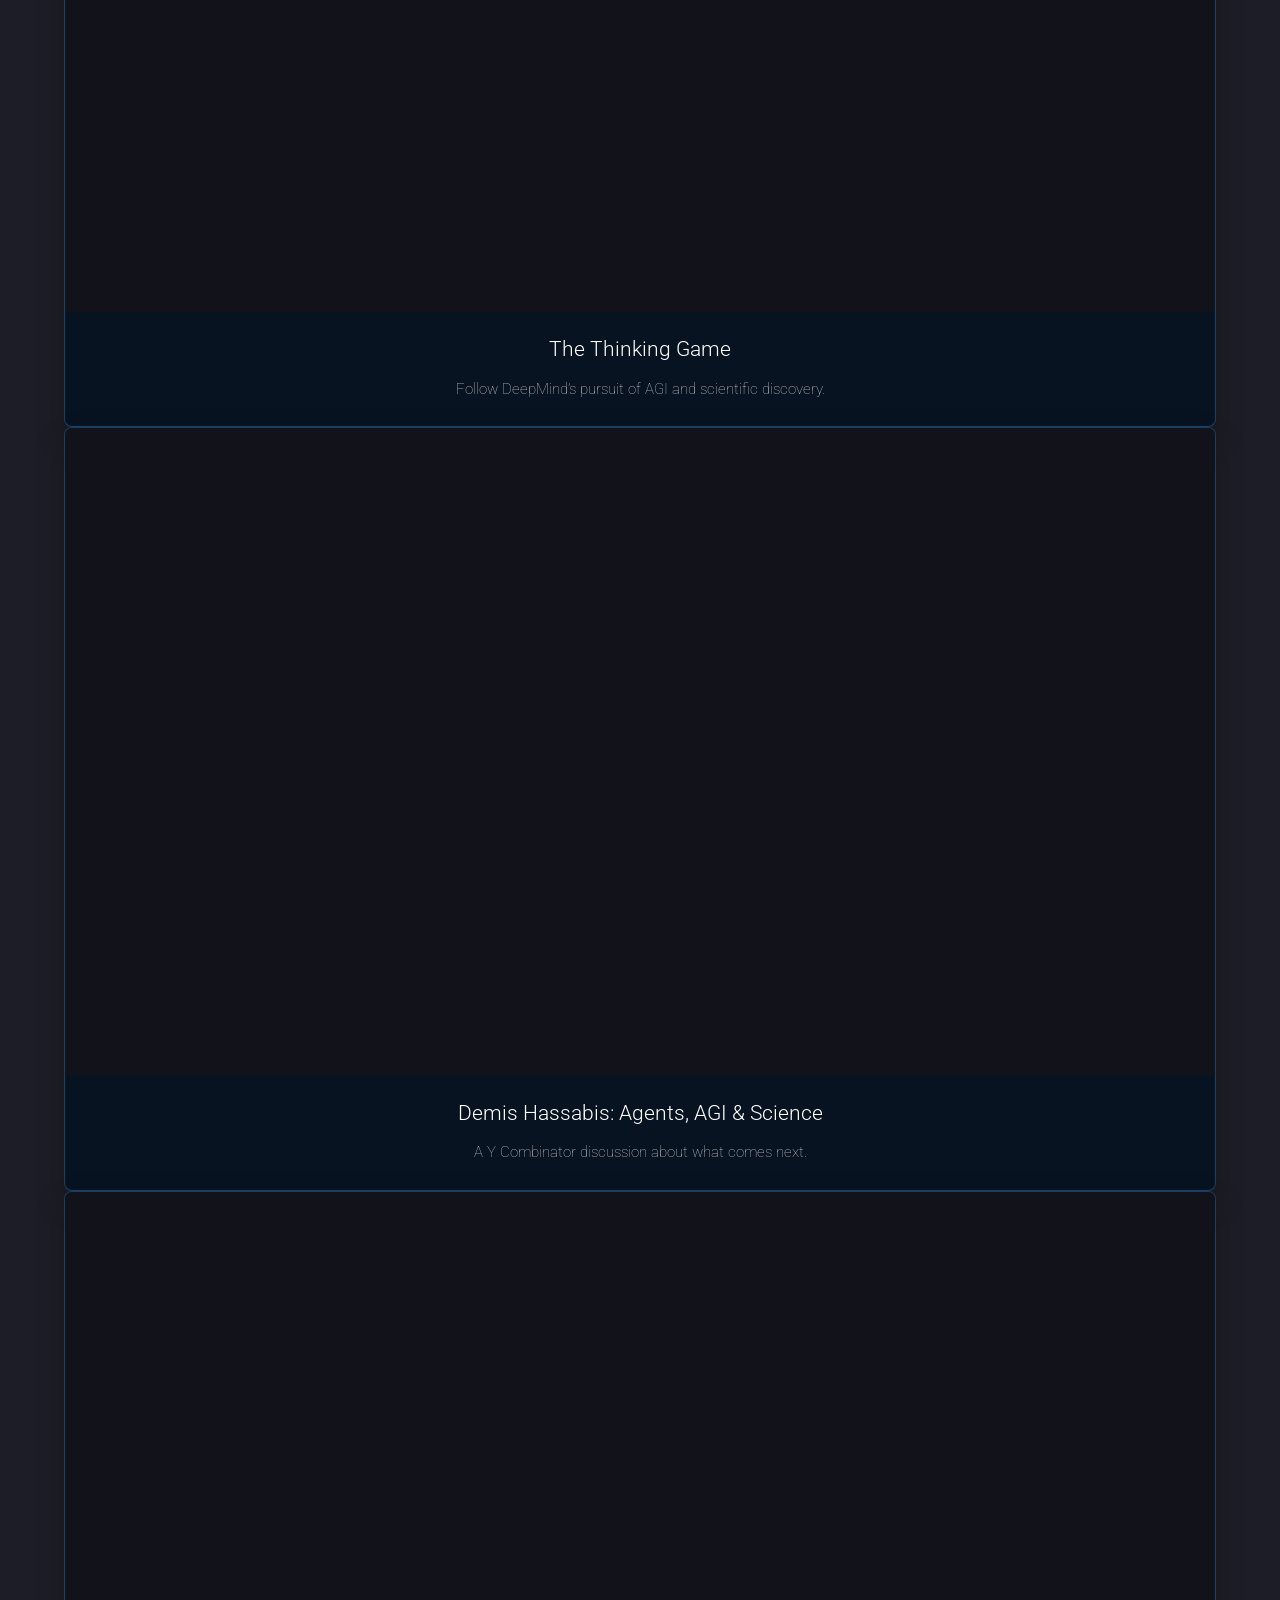
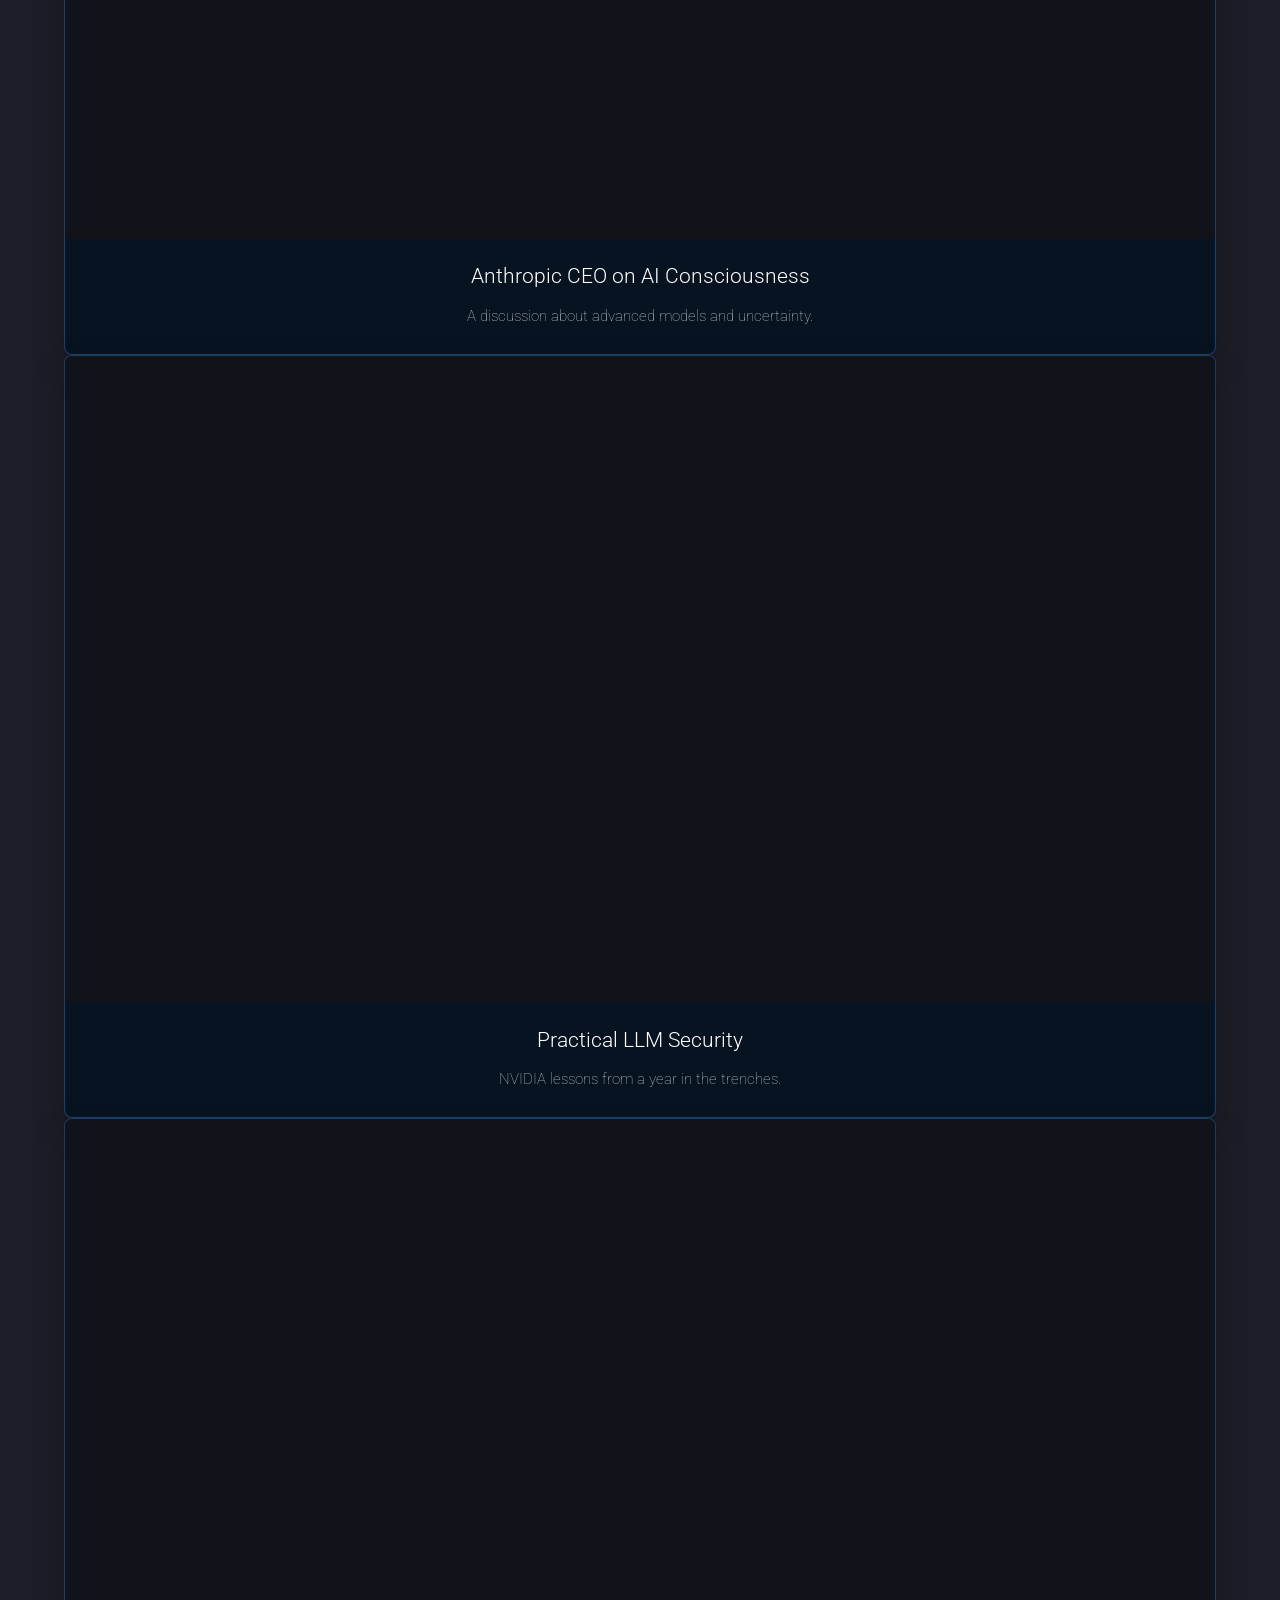
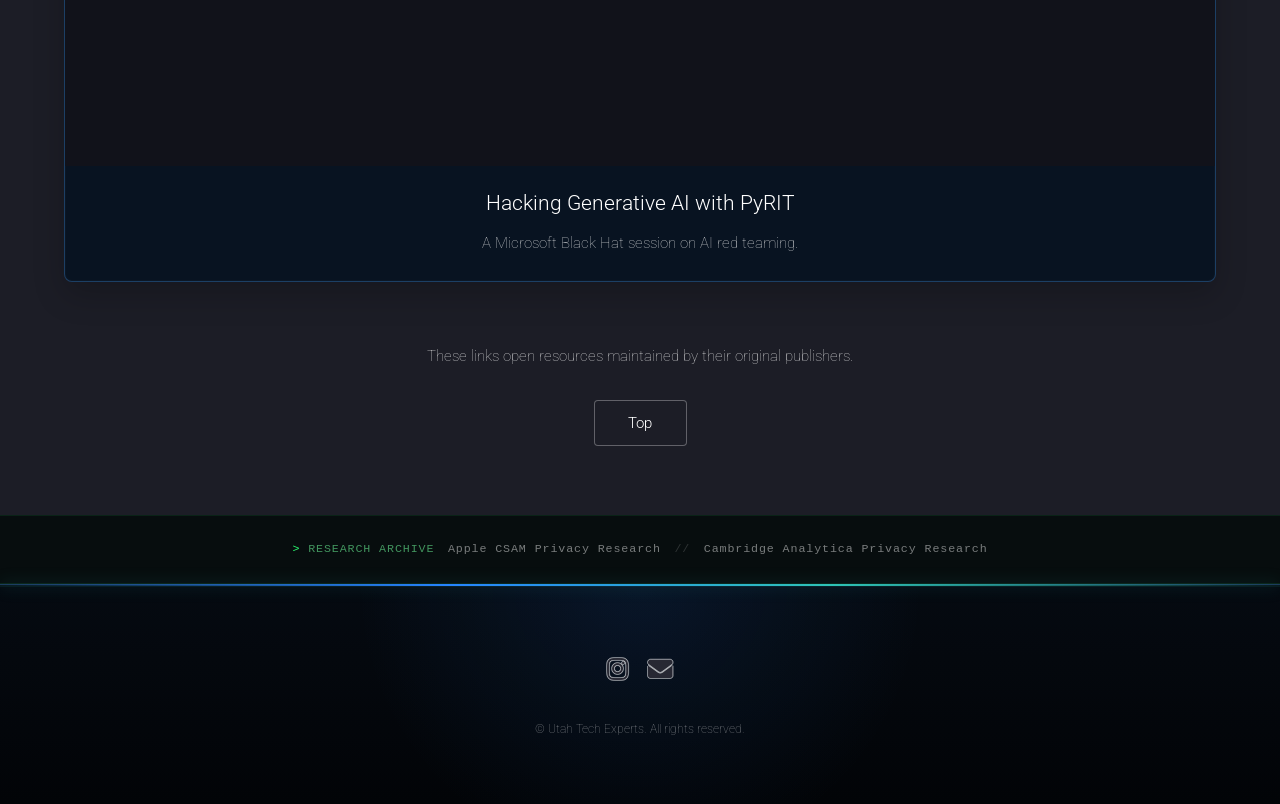
==== commit 29410924: "Update index.html" ====
--- a/index.html
+++ b/index.html
@@ -710,18 +710,23 @@
 				background-size: cover;
 			}
 
+			/* Override the original theme's very dark banner overlay. */
+			#banner::after {
+				background: rgba(2, 8, 11, 0.14) !important;
+			}
+
 			.hero-orbit {
 				position: absolute;
-				top: 50%;
-				right: 2.5%;
+				top: 52%;
+				right: 0.5%;
 				z-index: 1;
-				width: min(38vw, 35rem);
-				aspect-ratio: 1;
+				width: min(46vw, 50rem);
+				height: min(12vw, 13rem);
 				border: 1px solid rgba(112, 255, 157, 0.15);
 				border-radius: 50%;
-				opacity: 0.58;
+				opacity: 0.72;
 				pointer-events: none;
-				transform: translateY(-50%) rotate(-8deg);
+				transform: translateY(-50%) rotate(-5deg);
 			}
 
 			.hero-orbit::before {
@@ -919,9 +924,11 @@
 				}
 
 				.hero-orbit {
-					right: -18vw;
-					width: 72vw;
-					opacity: 0.38;
+					top: 44%;
+					right: -24vw;
+					width: 98vw;
+					height: 32vw;
+					opacity: 0.42;
 				}
 			}
 
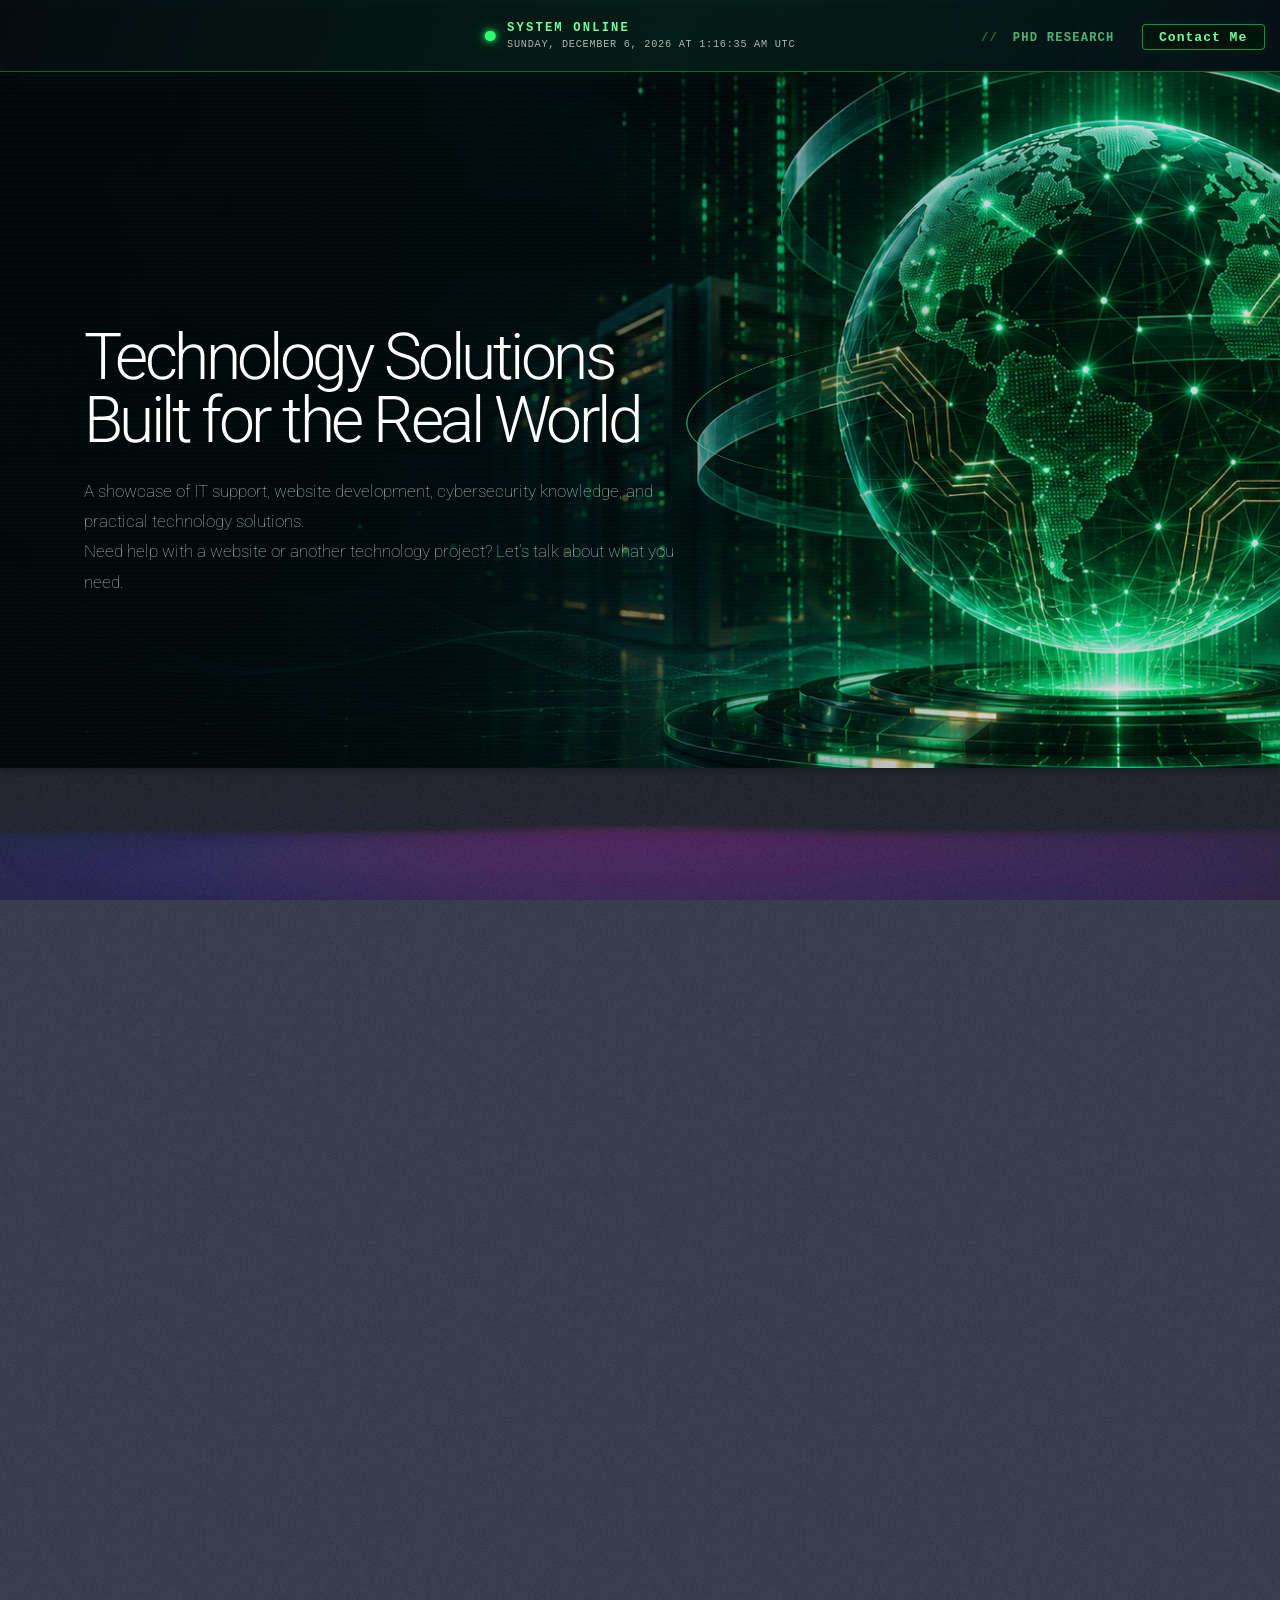
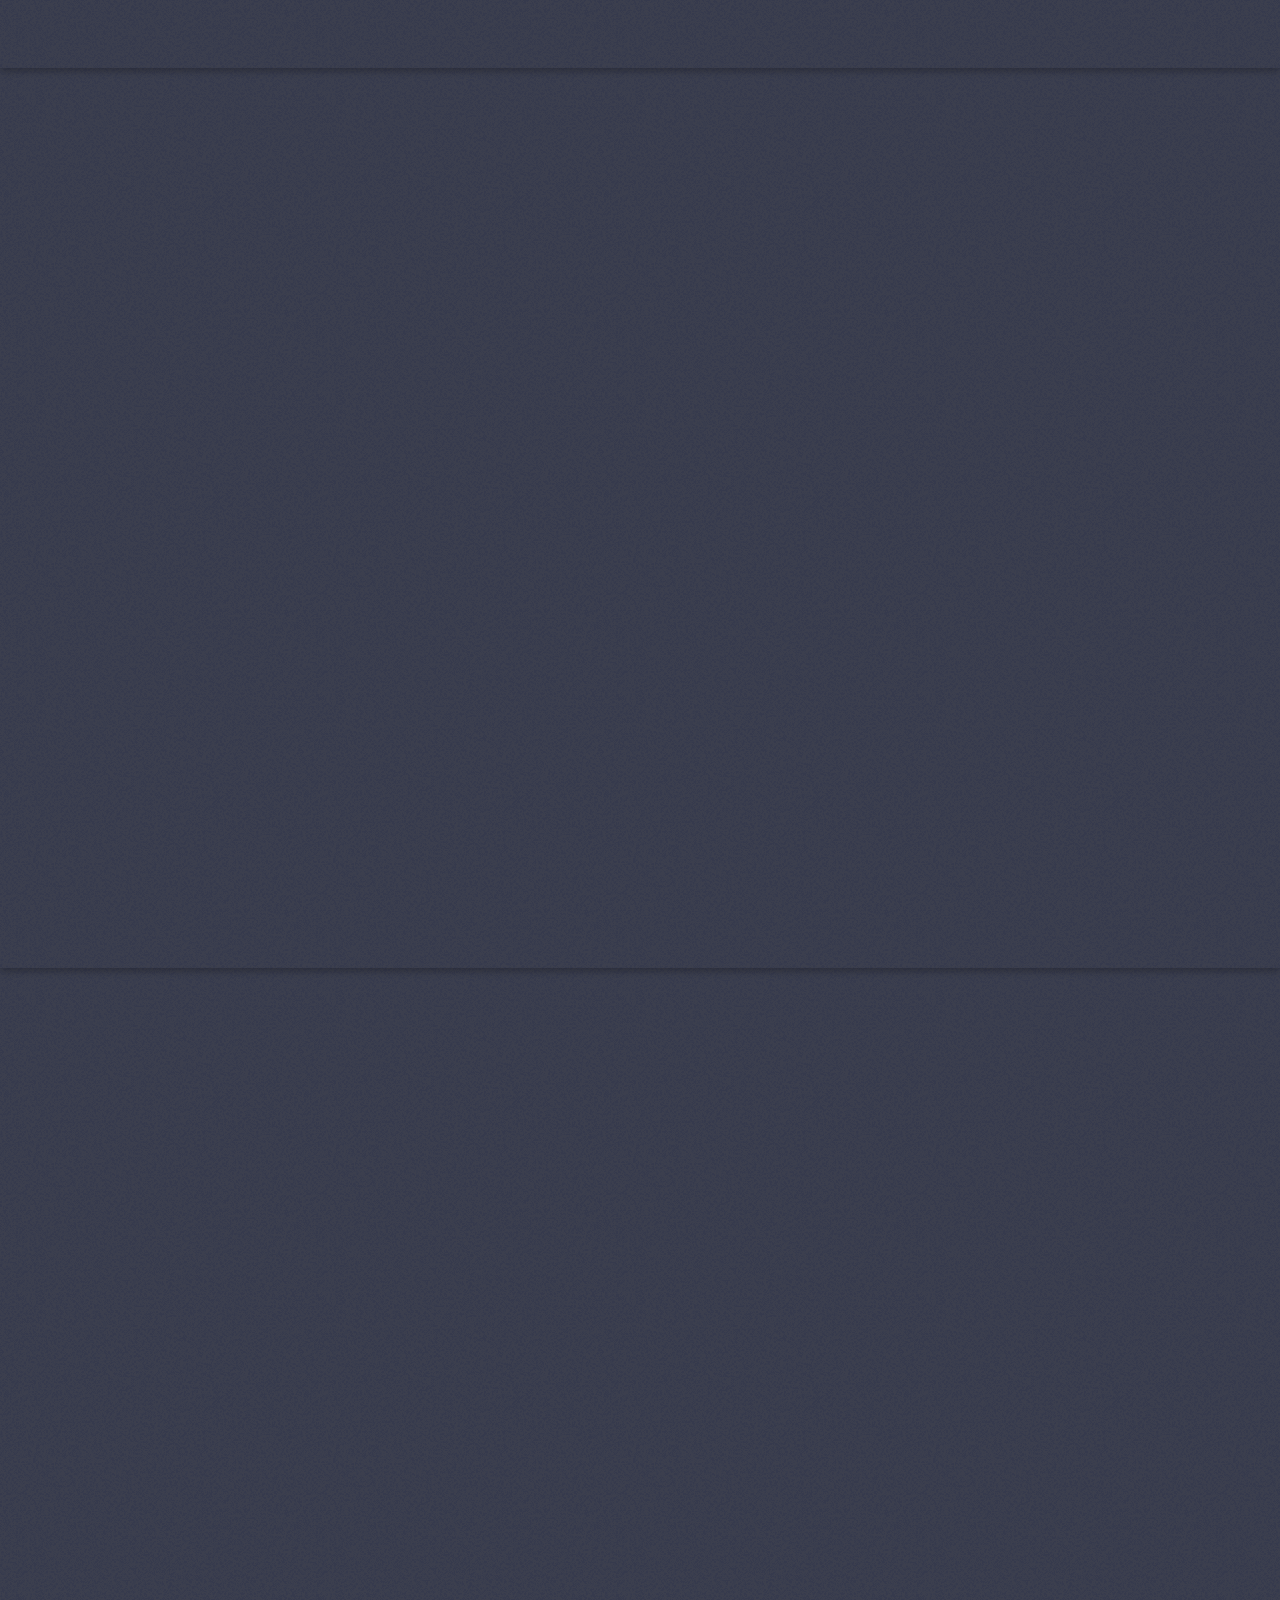
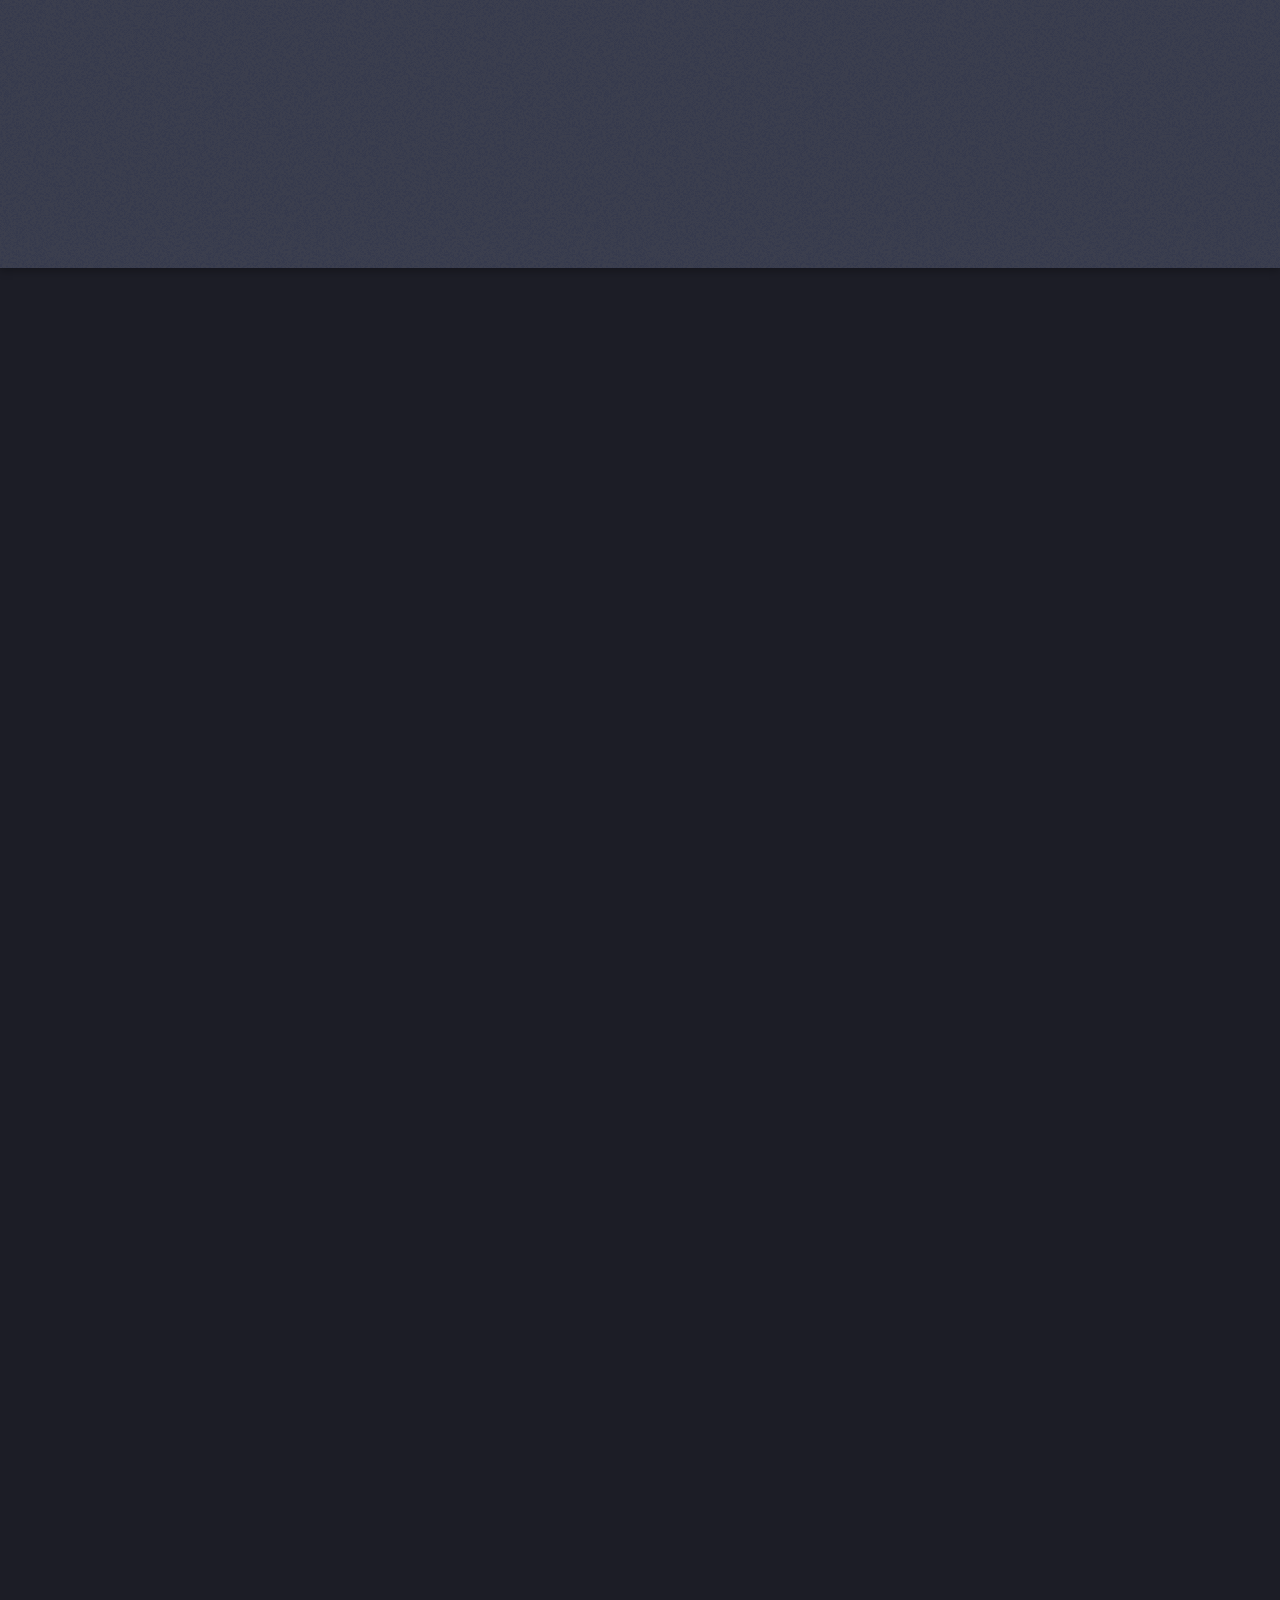
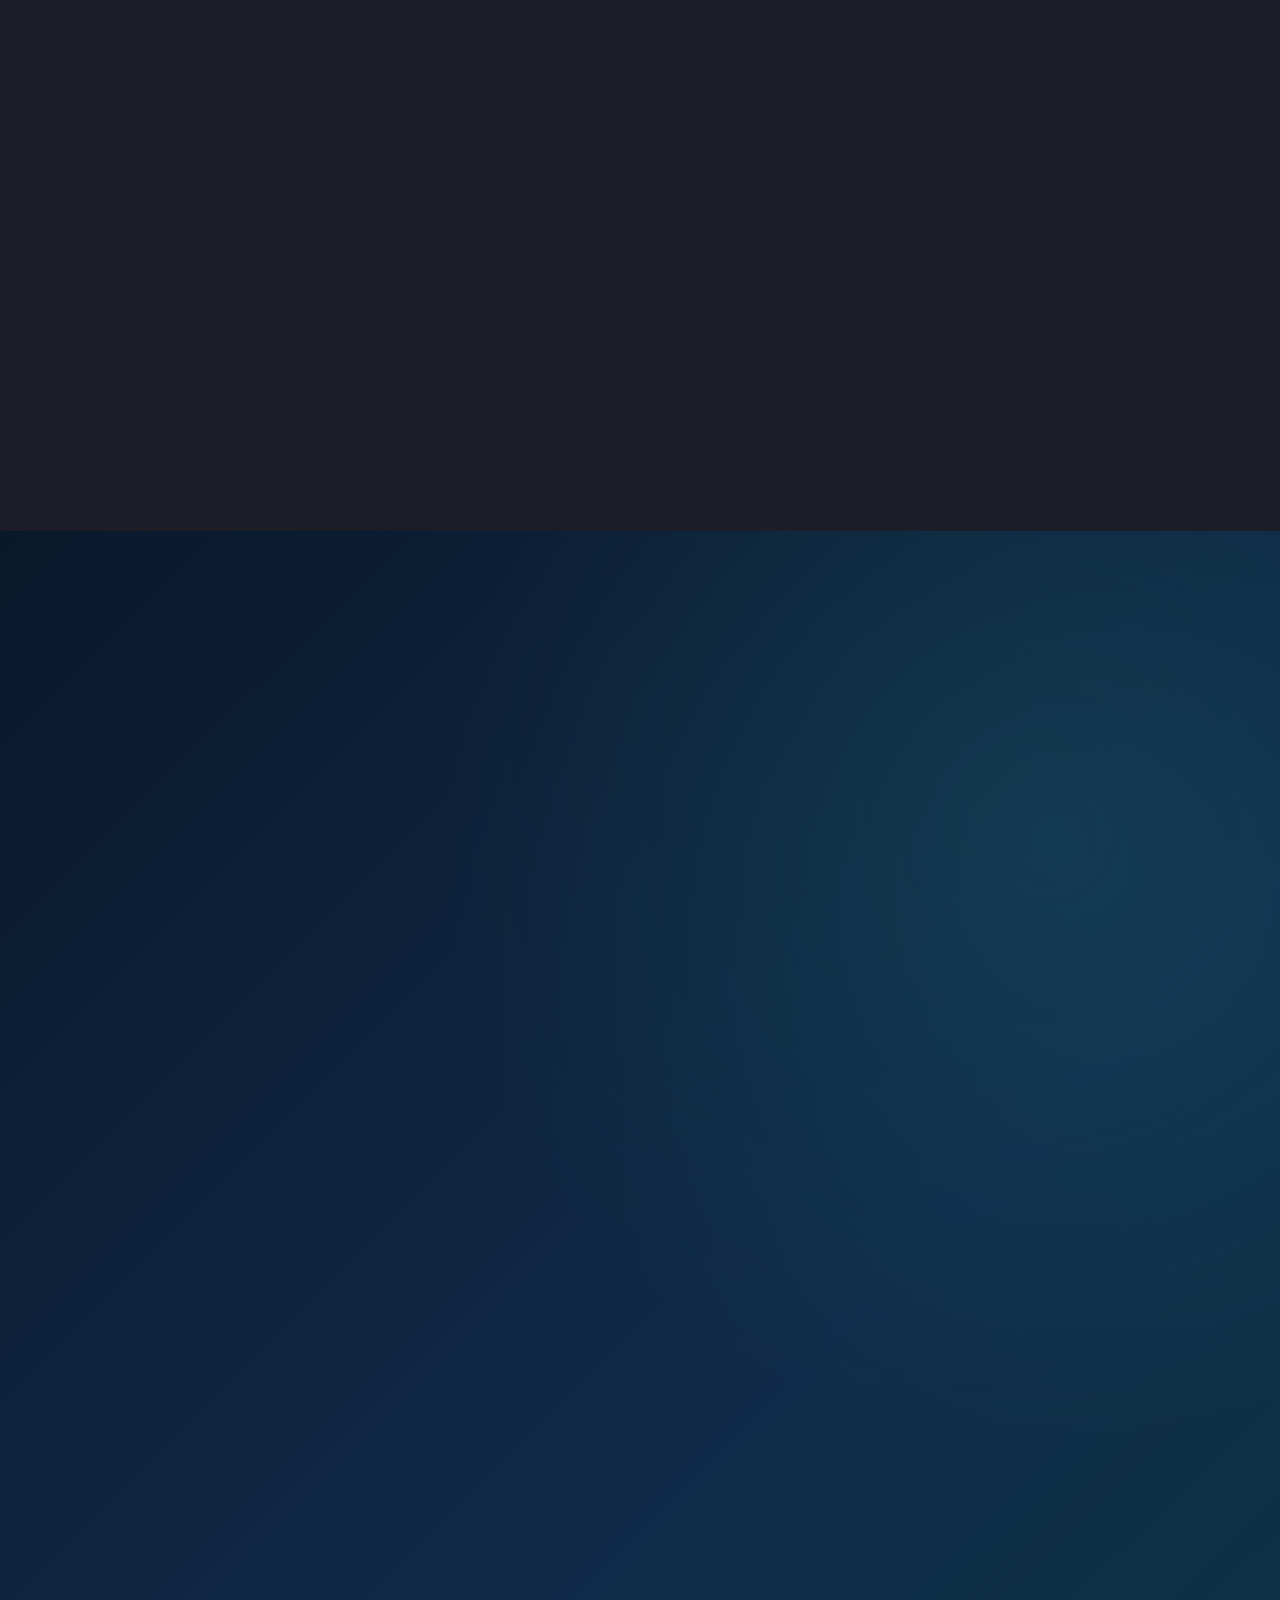
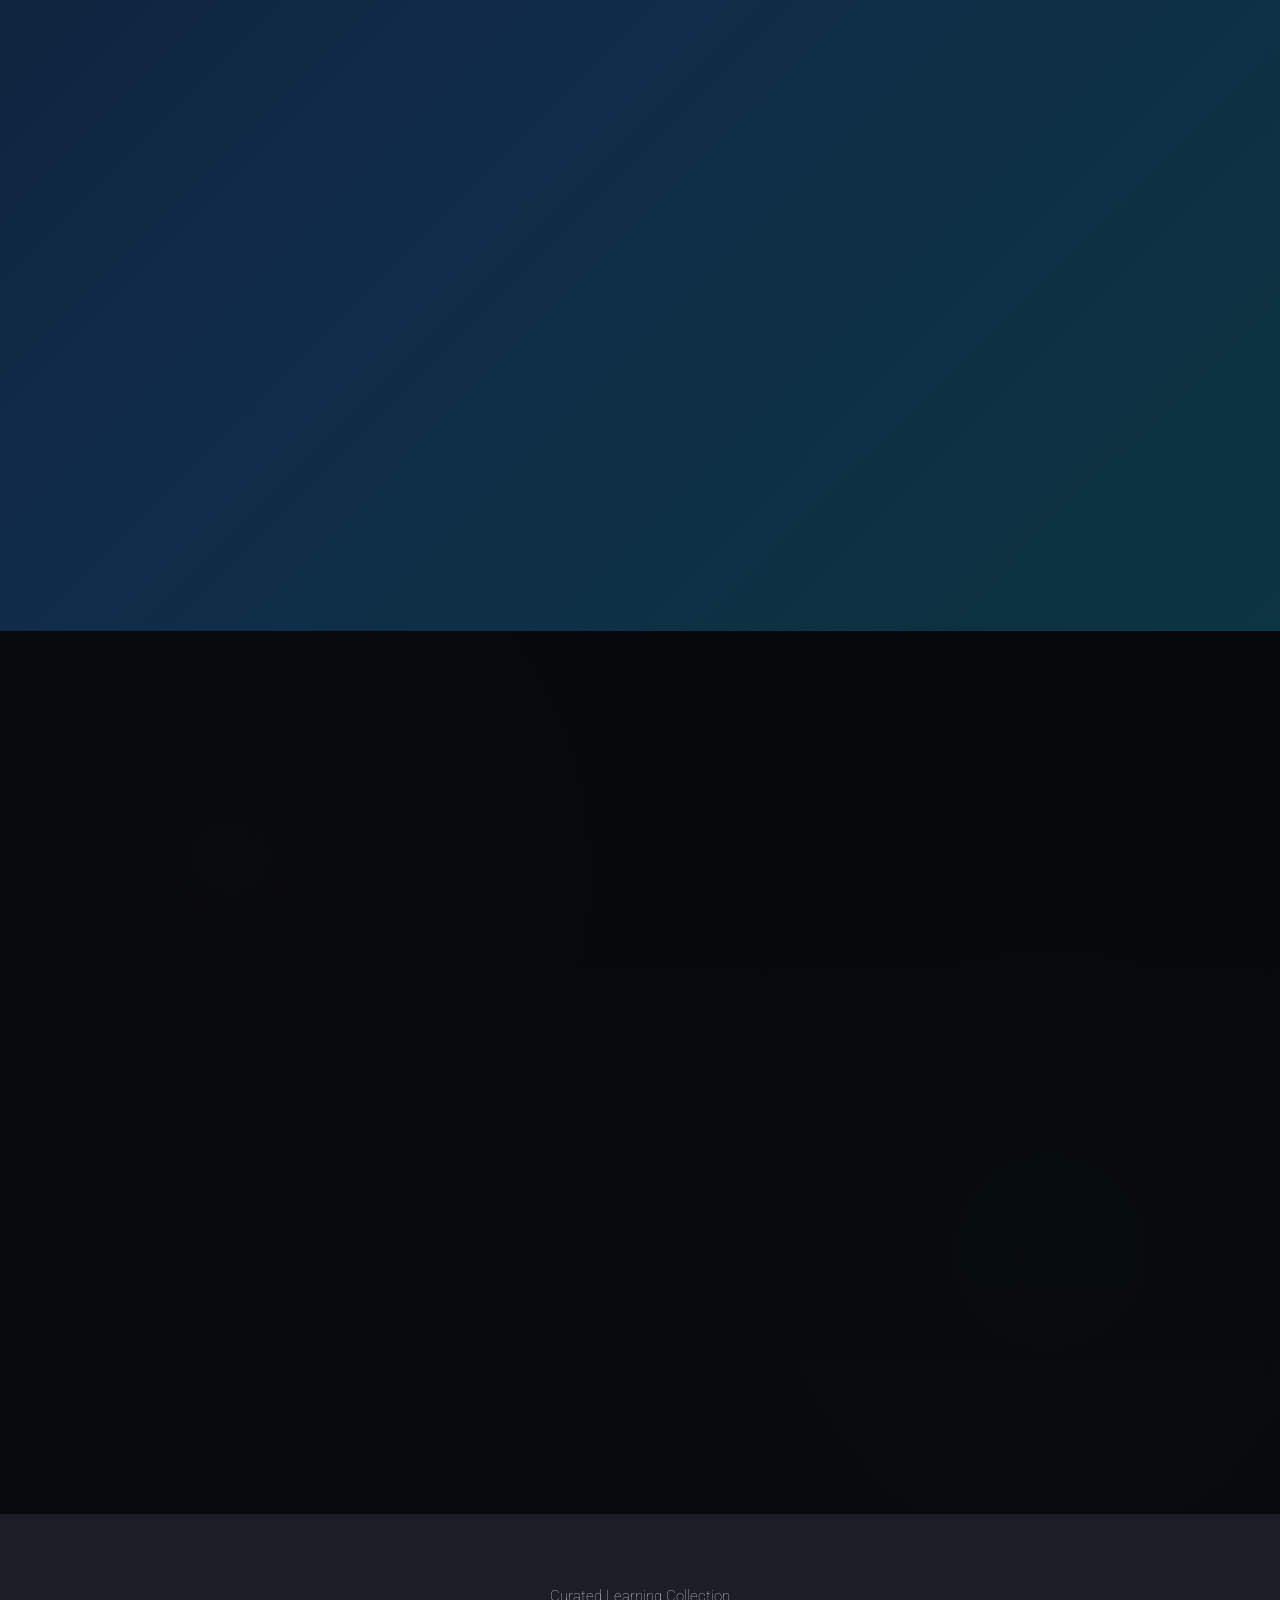
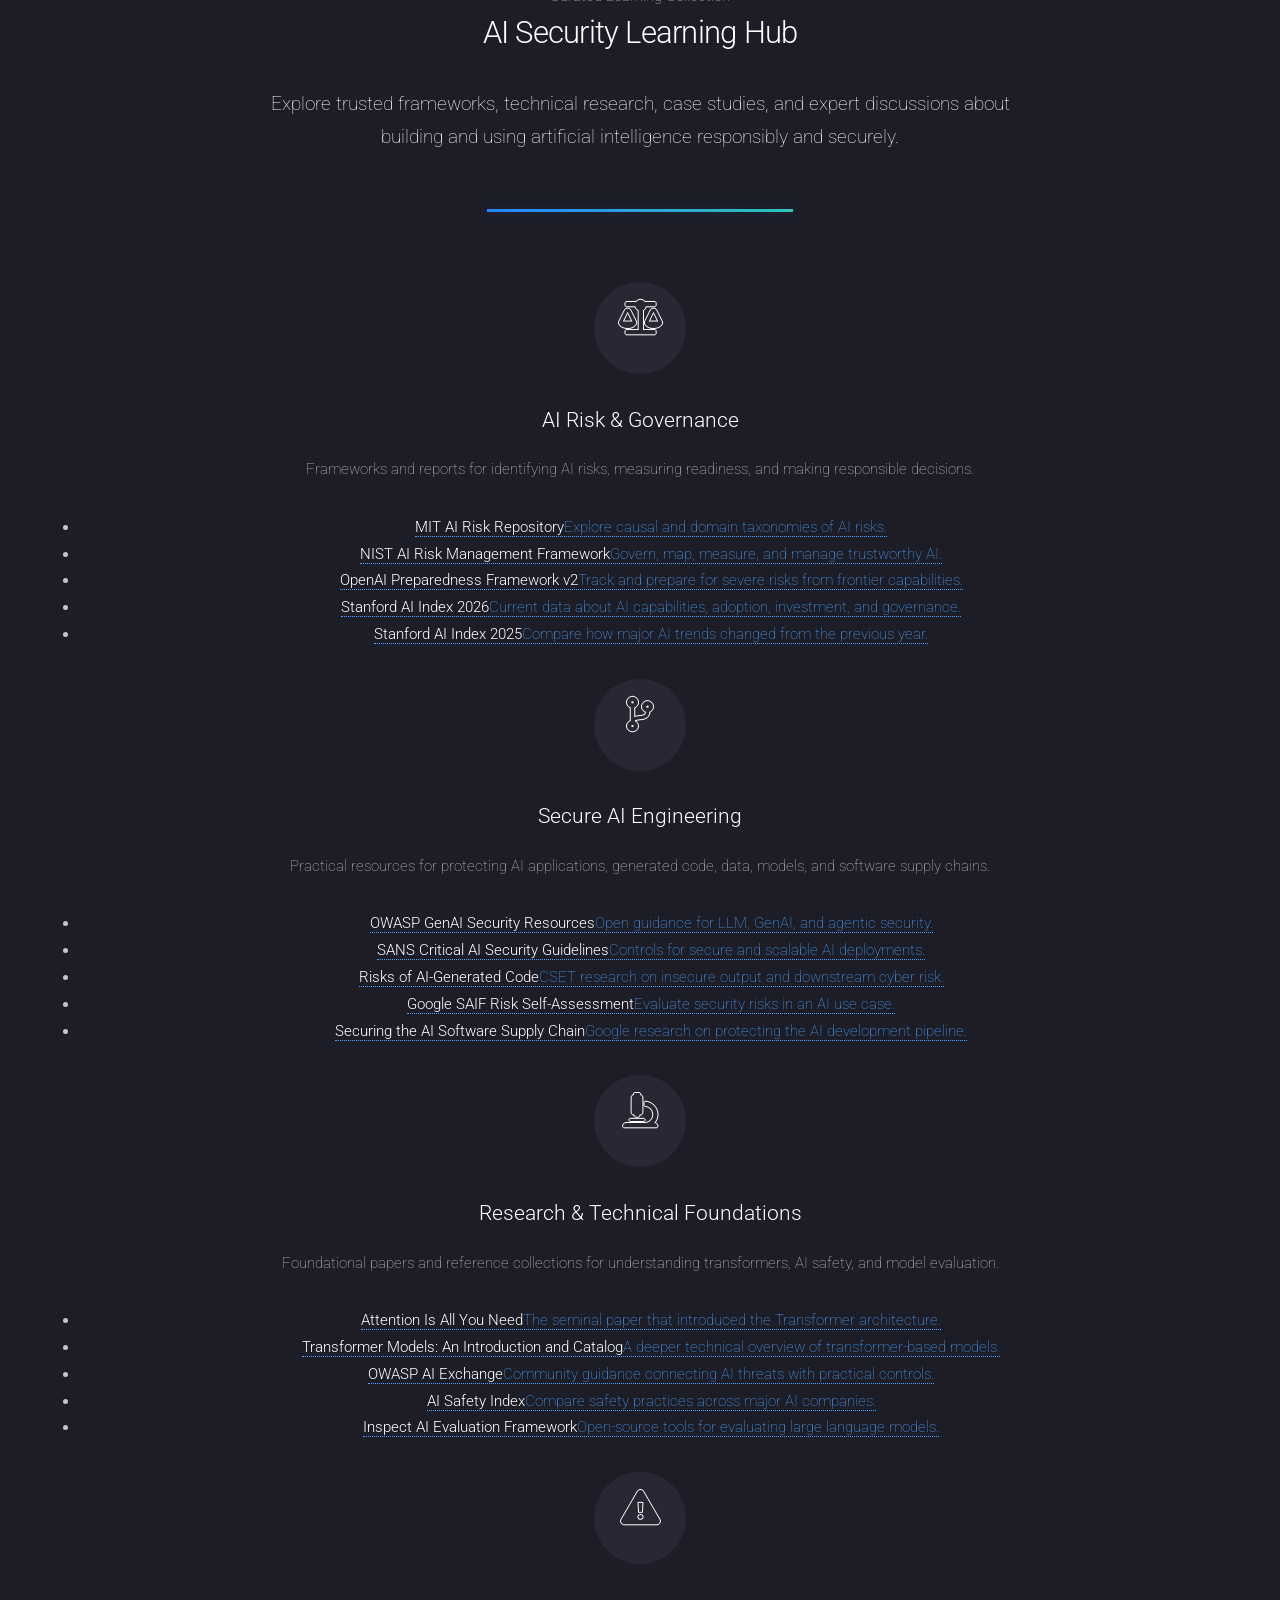
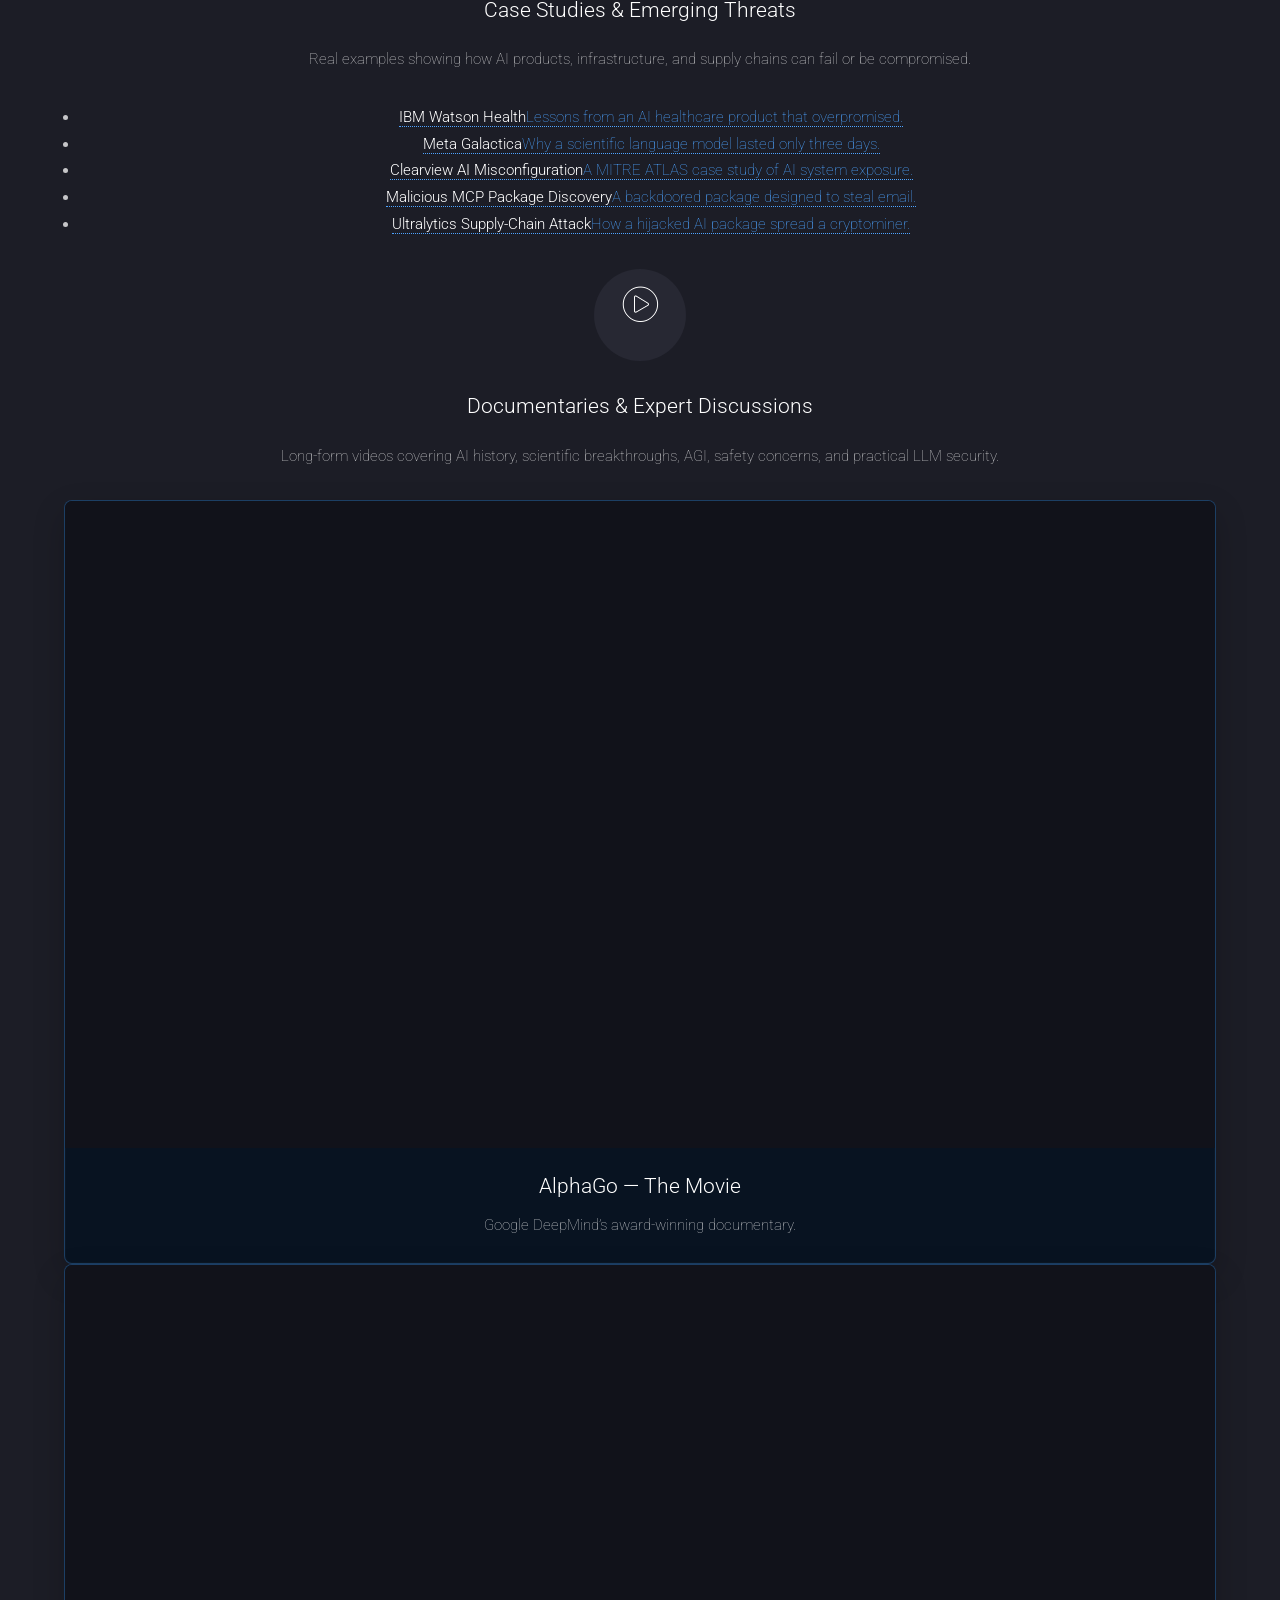
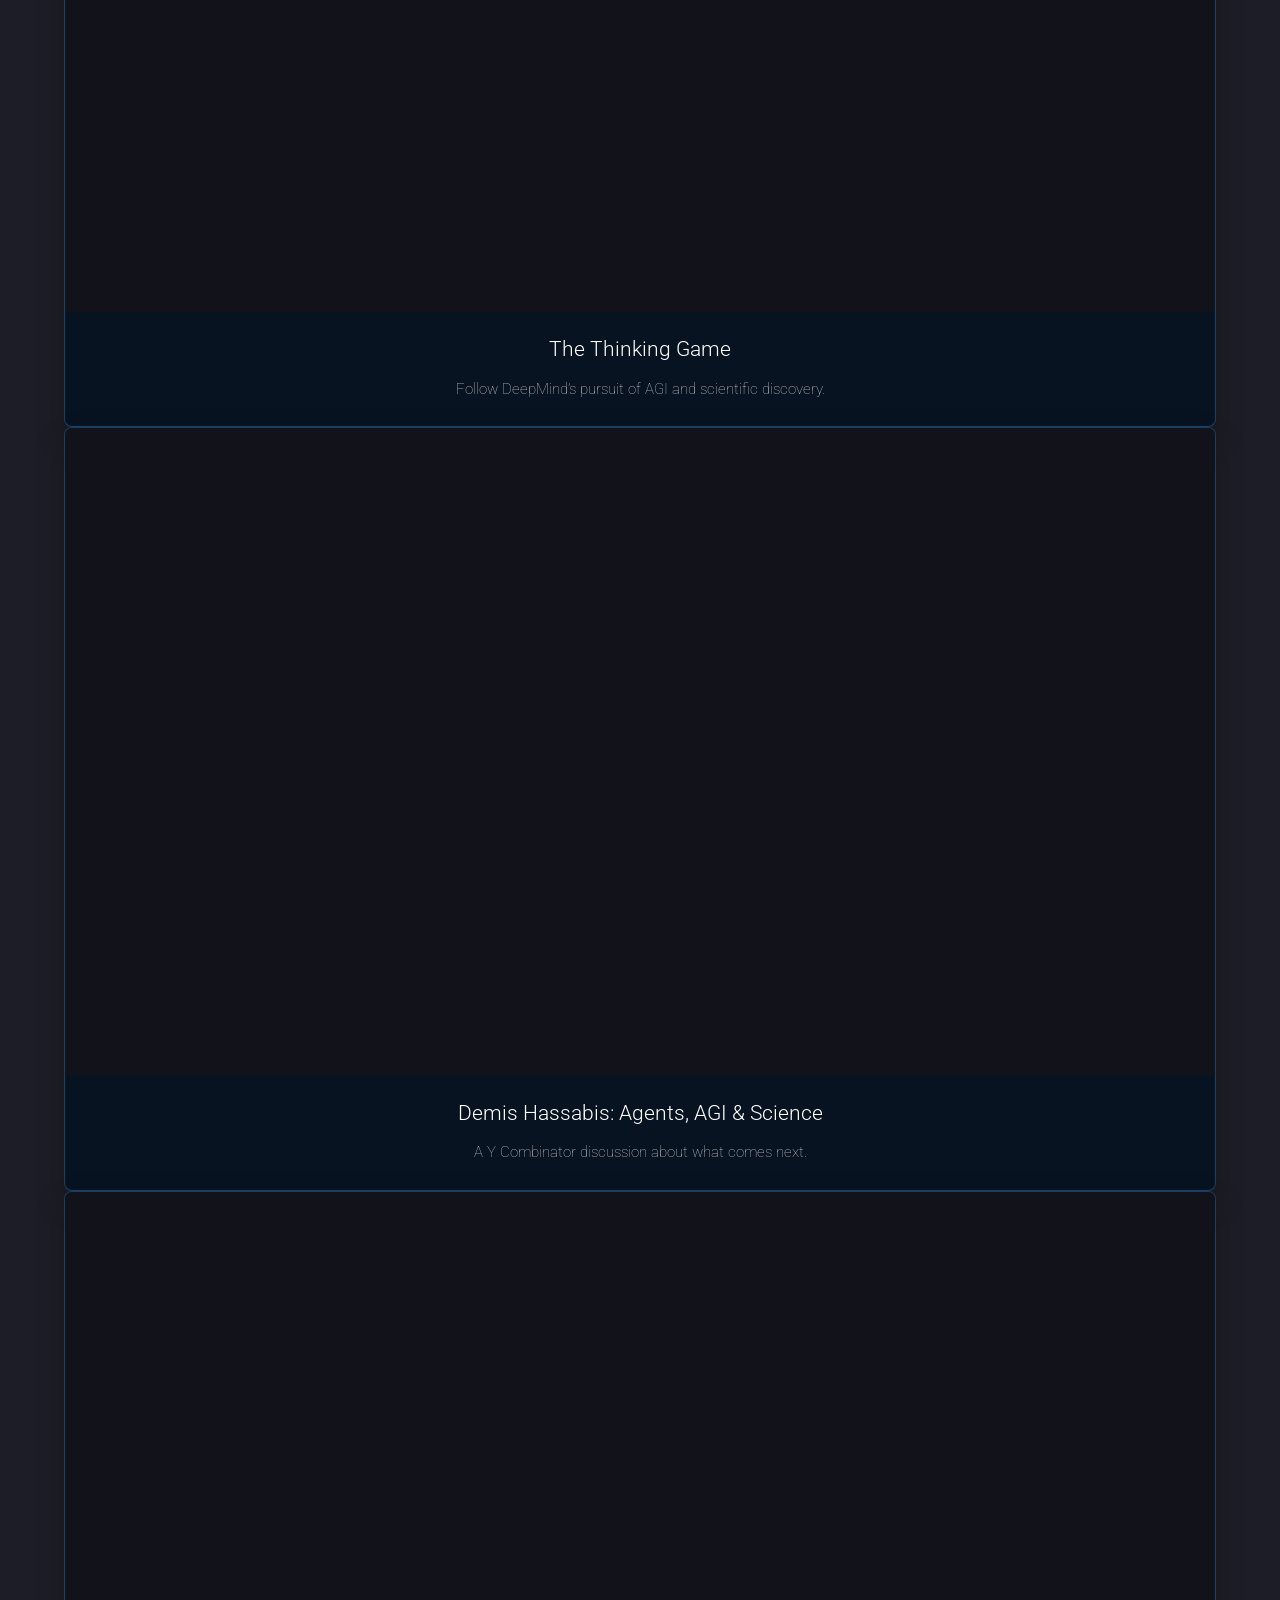
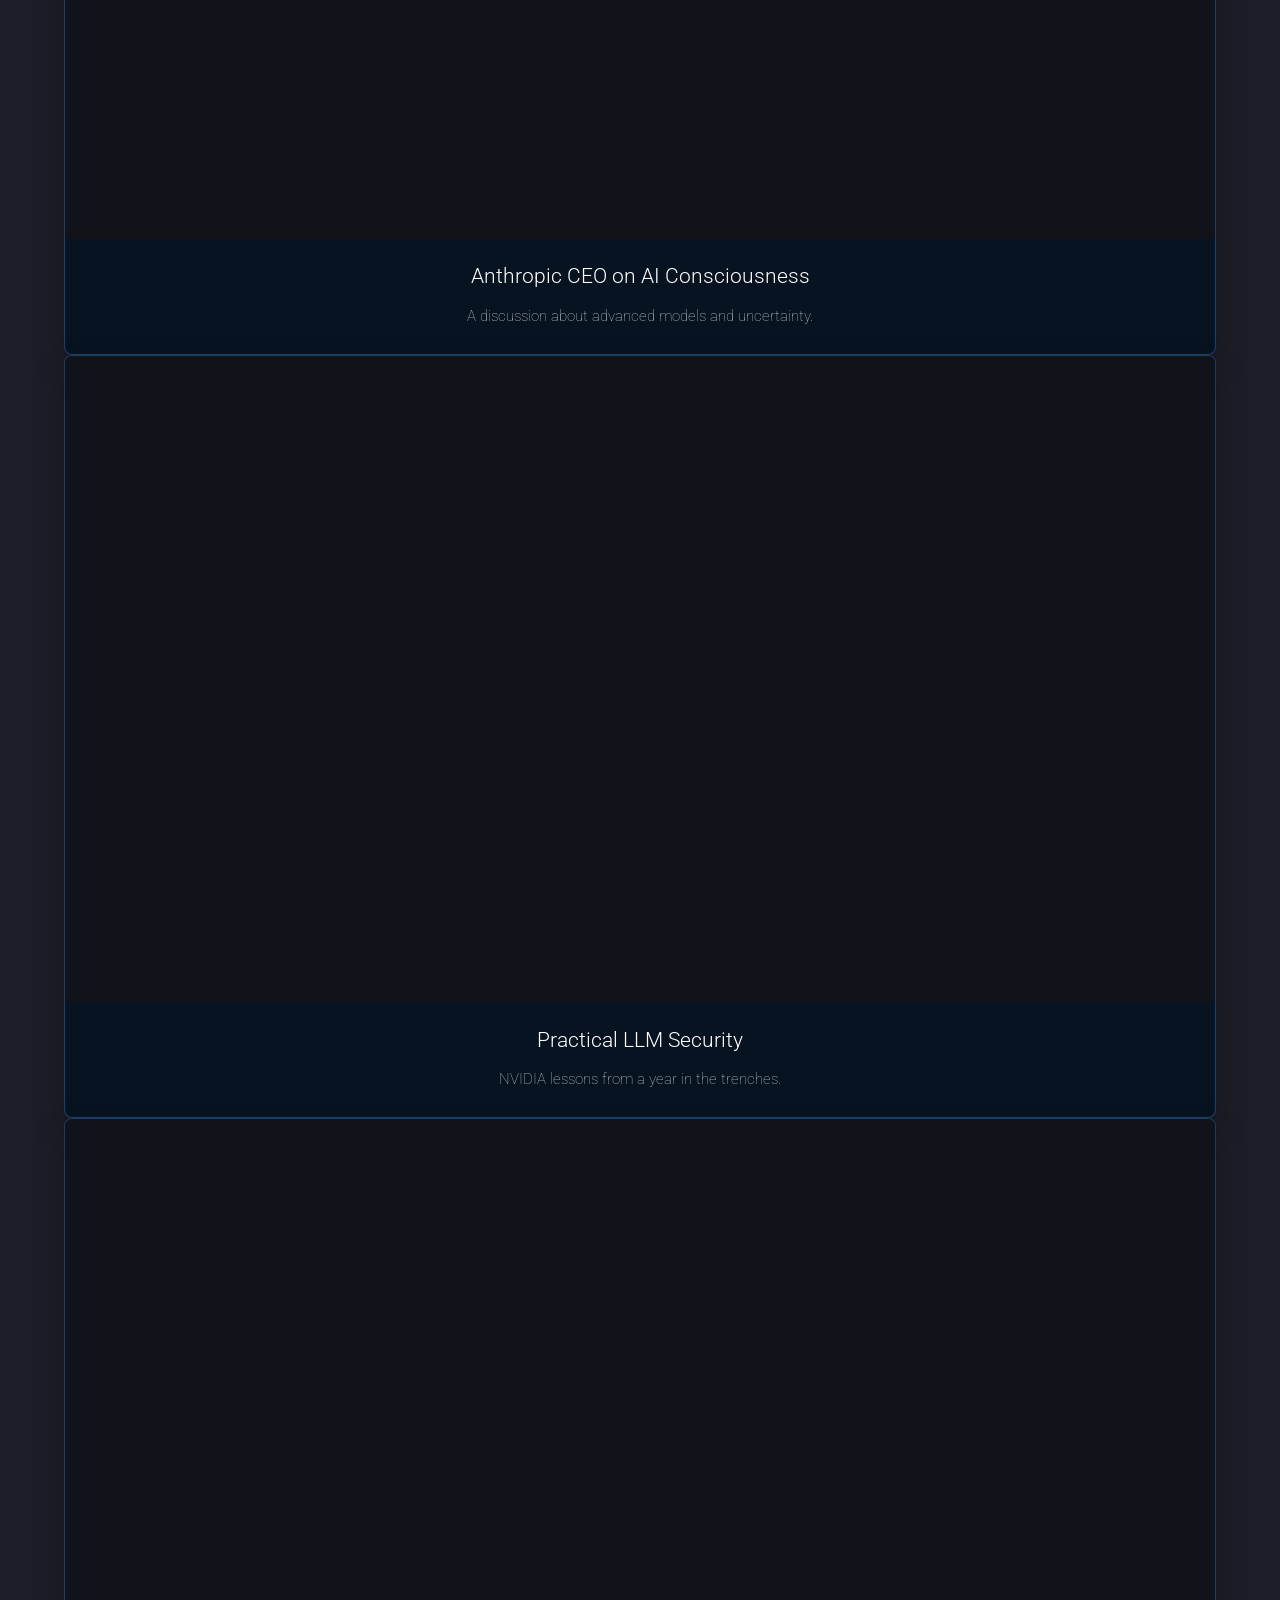
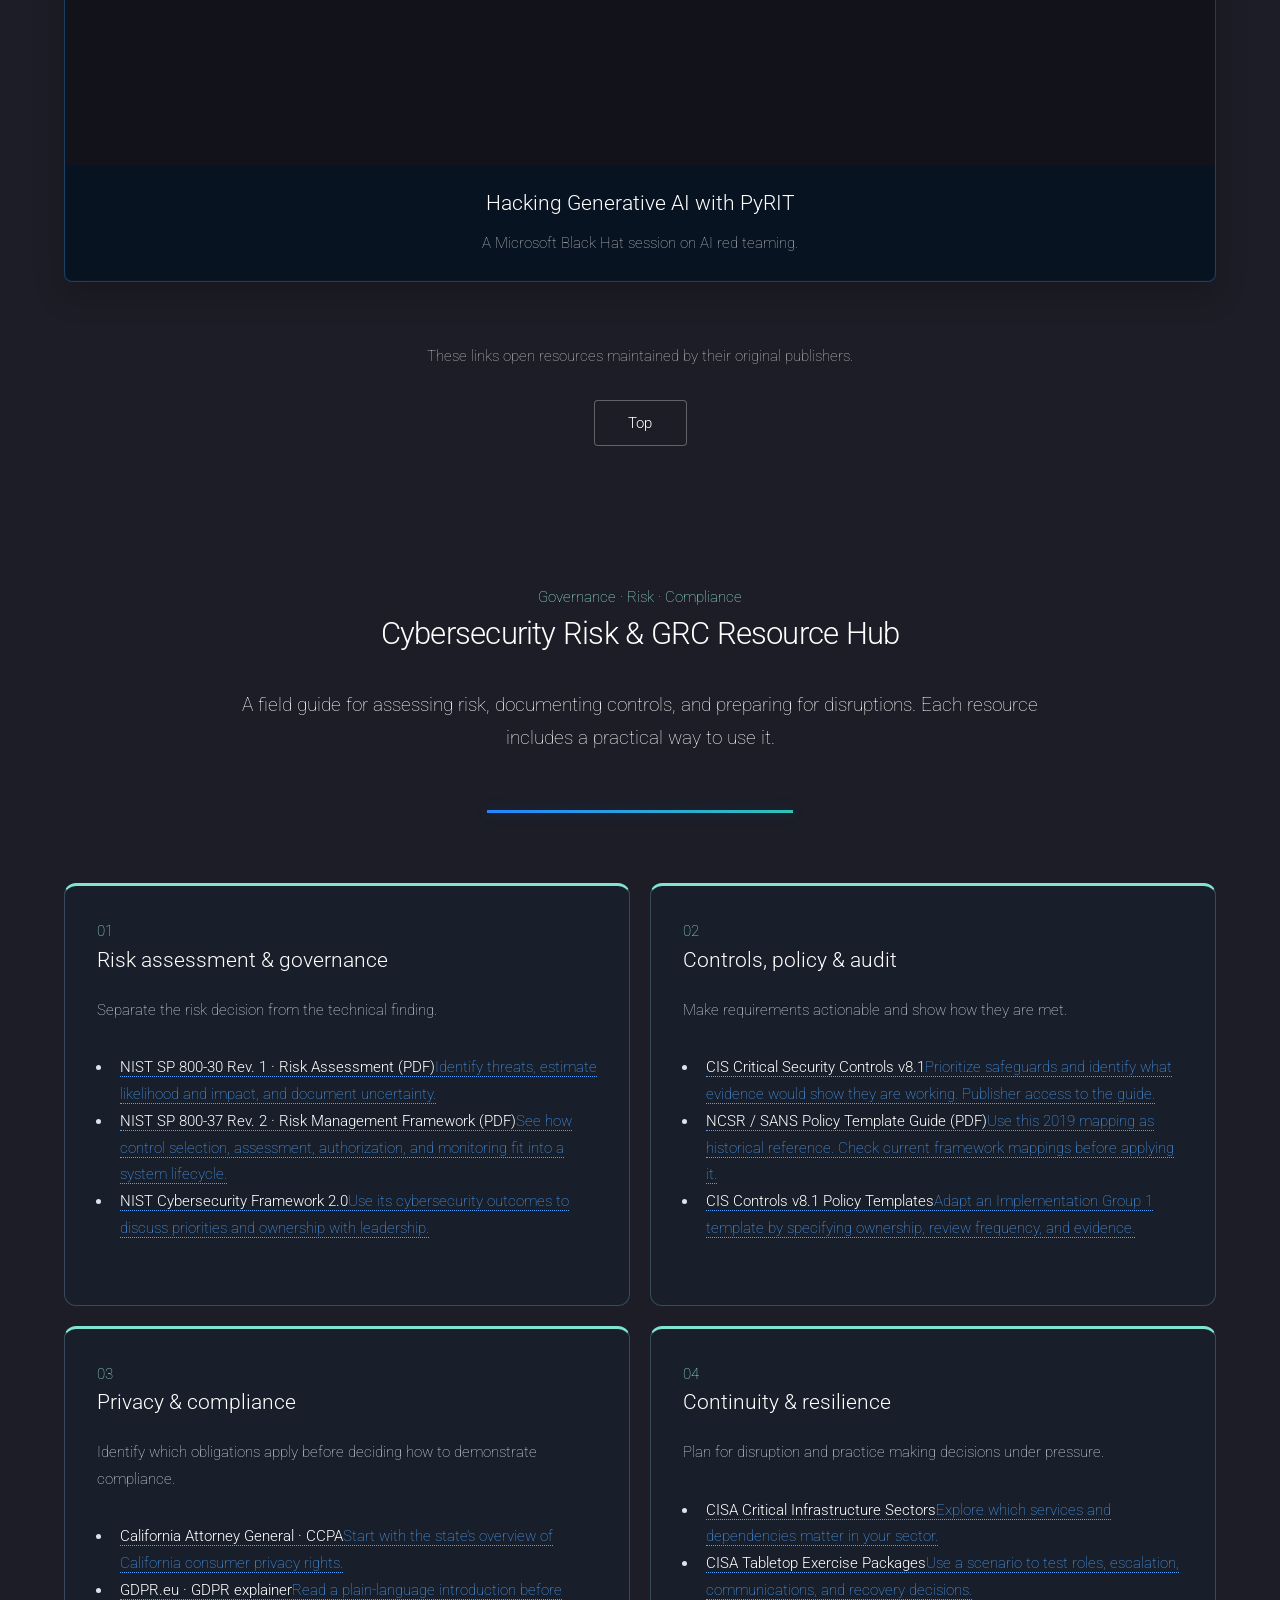
==== commit 76aa911d: "Update index.html" ====
--- a/index.html
+++ b/index.html
@@ -959,7 +959,16 @@
 					animation: none;
 				}
 			}
-		</style>
+		
+#grc-hub .ute-grc-grid {display:grid;grid-template-columns:repeat(2,minmax(0,1fr));gap:1.25rem;text-align:left}
+#grc-hub .ute-grc-card,#grc-hub .ute-grc-case {background:#181f2a;color:#dce5ef;border:1px solid #384959;border-top:3px solid #7fe4d4;border-radius:.75rem;padding:clamp(1.2rem,3vw,2rem);min-width:0}
+#grc-hub .ute-grc-case {margin:1.25rem 0 1.75rem;text-align:left}
+#grc-hub .hub-eyebrow {color:#9bf1df}
+#grc-hub summary {color:#aaf2e4;cursor:pointer;font-weight:600;padding:.5rem 0}
+#grc-hub a:focus-visible,#grc-hub summary:focus-visible {outline:2px solid #aaf2e4;outline-offset:4px}
+#grc-hub .ute-grc-reading {margin:1rem 0 0}
+@media(max-width:736px){#grc-hub .ute-grc-grid{grid-template-columns:1fr}}
+</style>
 	</head>
 	<body class="is-preload landing">
 		<div id="page-wrapper">
@@ -1389,7 +1398,40 @@
 					</div>
 				</section>
 
-			<!-- Quiet Research Archive -->
+			
+<!-- Cybersecurity Risk & GRC Resource Hub -->
+<section id="grc-hub" class="wrapper special ai-security-hub" aria-labelledby="grc-title">
+  <div class="container">
+    <header class="major">
+      <span class="hub-eyebrow">Governance · Risk · Compliance</span>
+      <h2 id="grc-title">Cybersecurity Risk &amp; GRC Resource Hub</h2>
+      <p class="resource-intro">A field guide for assessing risk, documenting controls, and preparing for disruptions. Each resource includes a practical way to use it.</p>
+    </header>
+    <div class="ai-hub-grid ute-grc-grid">
+    <article class="ai-hub-card ute-grc-card"><span class="hub-eyebrow" aria-hidden="true">01</span><h3>Risk assessment &amp; governance</h3><p>Separate the risk decision from the technical finding.</p><ul class="ai-resource-list"><li><a href="https://nvlpubs.nist.gov/nistpubs/Legacy/SP/nistspecialpublication800-30r1.pdf"><strong>NIST SP 800-30 Rev. 1 · Risk Assessment (PDF)</strong><span>Identify threats, estimate likelihood and impact, and document uncertainty.</span></a></li><li><a href="https://nvlpubs.nist.gov/nistpubs/SpecialPublications/NIST.SP.800-37r2.pdf"><strong>NIST SP 800-37 Rev. 2 · Risk Management Framework (PDF)</strong><span>See how control selection, assessment, authorization, and monitoring fit into a system lifecycle.</span></a></li><li><a href="https://www.nist.gov/cyberframework"><strong>NIST Cybersecurity Framework 2.0</strong><span>Use its cybersecurity outcomes to discuss priorities and ownership with leadership.</span></a></li></ul></article>
+<article class="ai-hub-card ute-grc-card"><span class="hub-eyebrow" aria-hidden="true">02</span><h3>Controls, policy &amp; audit</h3><p>Make requirements actionable and show how they are met.</p><ul class="ai-resource-list"><li><a href="https://www.cisecurity.org/controls/v8-1"><strong>CIS Critical Security Controls v8.1</strong><span>Prioritize safeguards and identify what evidence would show they are working. Publisher access to the guide.</span></a></li><li><a href="https://www.cisecurity.org/-/media/project/cisecurity/cisecurity/data/media/files/uploads/2019/08/NCSR-SANS-Policy-Templates.pdf"><strong>NCSR / SANS Policy Template Guide (PDF)</strong><span>Use this 2019 mapping as historical reference. Check current framework mappings before applying it.</span></a></li><li><a href="https://www.cisecurity.org/controls/policy-templates"><strong>CIS Controls v8.1 Policy Templates</strong><span>Adapt an Implementation Group 1 template by specifying ownership, review frequency, and evidence.</span></a></li></ul></article>
+<article class="ai-hub-card ute-grc-card"><span class="hub-eyebrow" aria-hidden="true">03</span><h3>Privacy &amp; compliance</h3><p>Identify which obligations apply before deciding how to demonstrate compliance.</p><ul class="ai-resource-list"><li><a href="https://www.oag.ca.gov/privacy/ccpa"><strong>California Attorney General · CCPA</strong><span>Start with the state’s overview of California consumer privacy rights.</span></a></li><li><a href="https://gdpr.eu/what-is-gdpr/"><strong>GDPR.eu · GDPR explainer</strong><span>Read a plain-language introduction before consulting the regulation itself.</span></a></li><li><a href="https://eur-lex.europa.eu/eli/reg/2016/679/oj"><strong>EUR-Lex · Official GDPR text</strong><span>Read the source regulation for definitions and specific obligations.</span></a></li></ul></article>
+<article class="ai-hub-card ute-grc-card"><span class="hub-eyebrow" aria-hidden="true">04</span><h3>Continuity &amp; resilience</h3><p>Plan for disruption and practice making decisions under pressure.</p><ul class="ai-resource-list"><li><a href="https://www.cisa.gov/topics/critical-infrastructure-security-and-resilience/critical-infrastructure-sectors"><strong>CISA Critical Infrastructure Sectors</strong><span>Explore which services and dependencies matter in your sector.</span></a></li><li><a href="https://www.cisa.gov/resources-tools/services/cisa-tabletop-exercise-packages"><strong>CISA Tabletop Exercise Packages</strong><span>Use a scenario to test roles, escalation, communications, and recovery decisions.</span></a></li></ul></article>
+    </div>
+    <article class="ai-hub-card ute-grc-case">
+      <span class="hub-eyebrow">Applied example · Doctoral coursework</span>
+      <h3>How I’d assess a patient system outage</h3>
+      <p>In a simulated healthcare outage, I used NIST SP 800-30 to assess the risk of recurring power failures to a patient database. I framed the decision around patient care, recovery priorities, and accountability.</p>
+      <details>
+        <summary>See how I’d walk through the decision</summary>
+        <ol>
+          <li><strong>Define the impact:</strong> Identify affected services, clinical dependencies, and the consequences of delayed recovery.</li>
+          <li><strong>Assess the risk:</strong> Document likelihood, business impact, existing safeguards, and uncertainty.</li>
+          <li><strong>Recommend and validate:</strong> Compare backup power, recovery testing, and manual workflows. Assign owners and due dates, then use a tabletop exercise to test escalation and recovery decisions.</li>
+        </ol>
+      </details>
+      <p class="ute-grc-reading"><strong>Further reading:</strong> <a href="https://www.jblearning.com/catalog/productdetails/9781284183719"><em>Managing Risk in Information Systems</em>, 3rd ed.</a> by Darril Gibson and Andy Igonor.</p>
+    </article>
+    <ul class="actions special"><li><a class="button scrolly" href="#ai-security-hub">Explore the AI Security Learning Hub</a></li></ul>
+  </div>
+</section>
+
+<!-- Quiet Research Archive -->
 				<aside id="research-archive" class="research-archive" aria-label="Selected academic research">
 					<div class="research-archive-inner">
 						<span class="research-archive-label">Research archive</span>
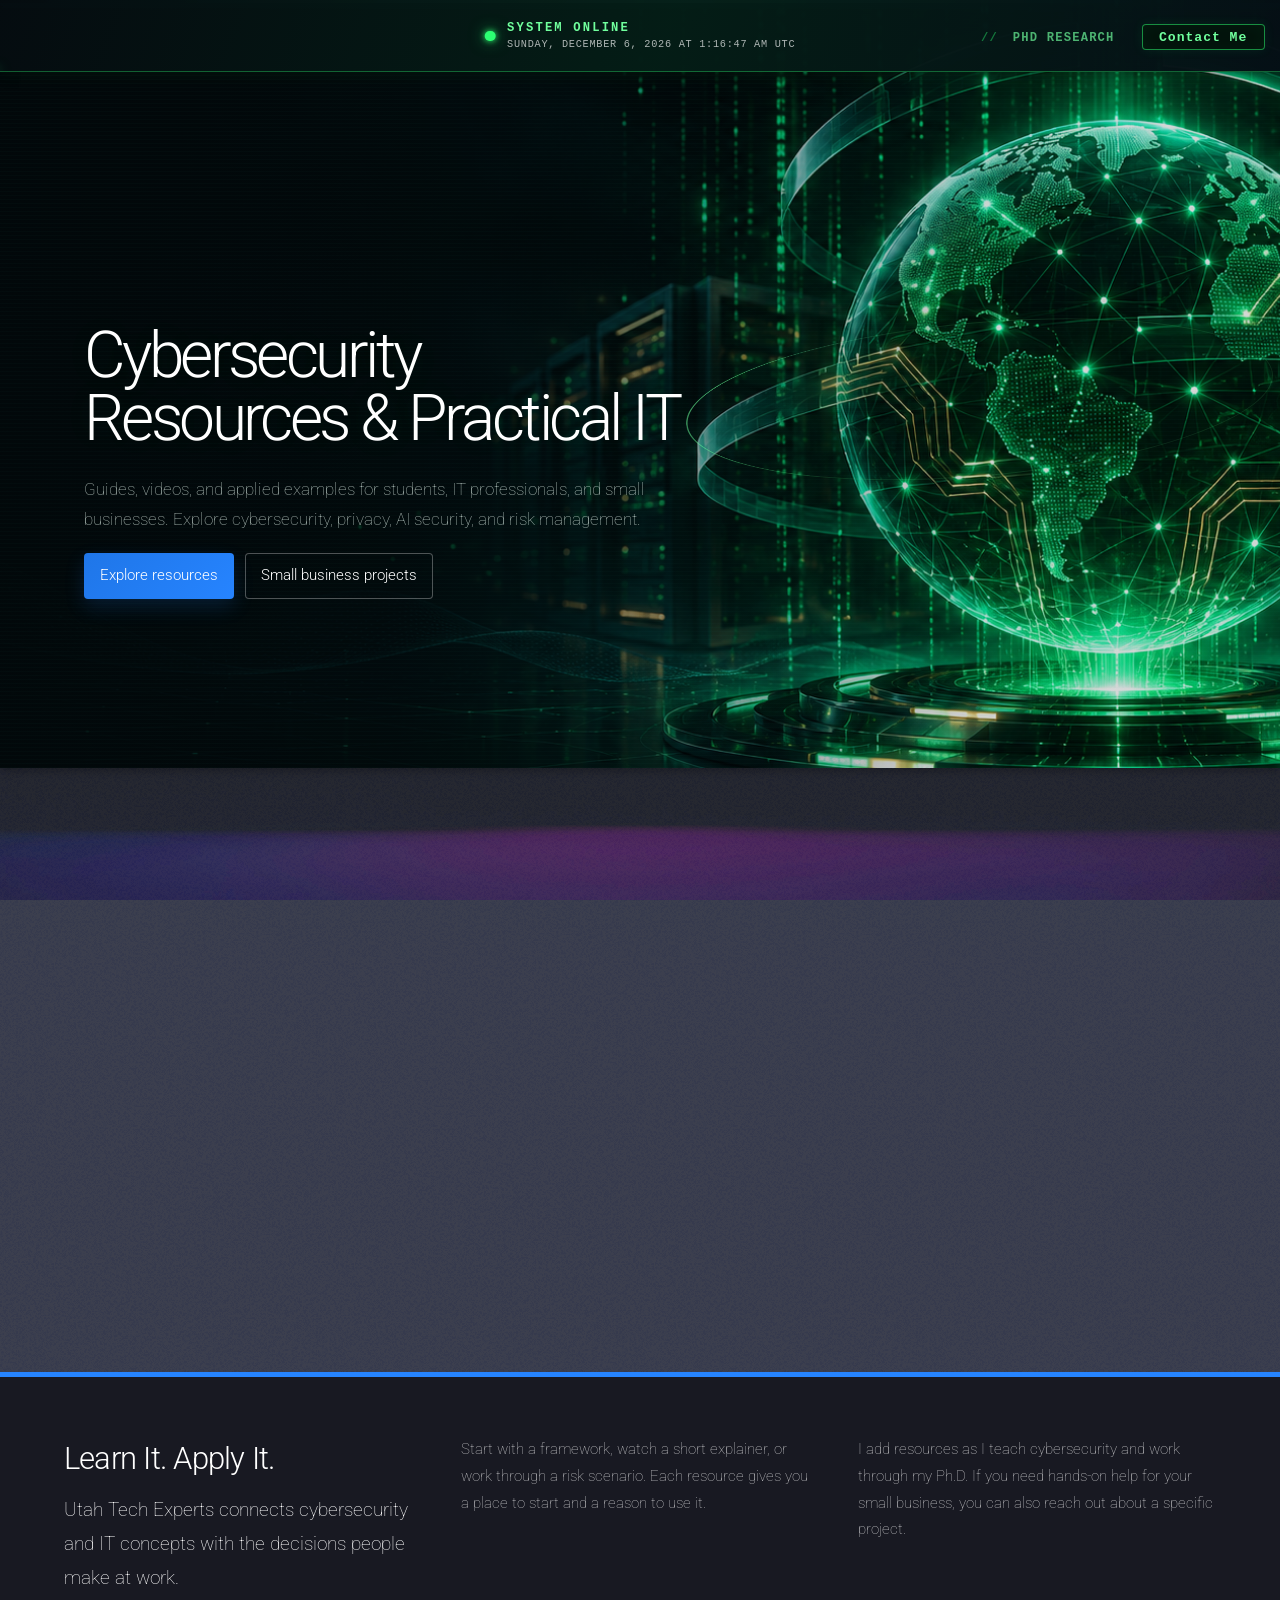
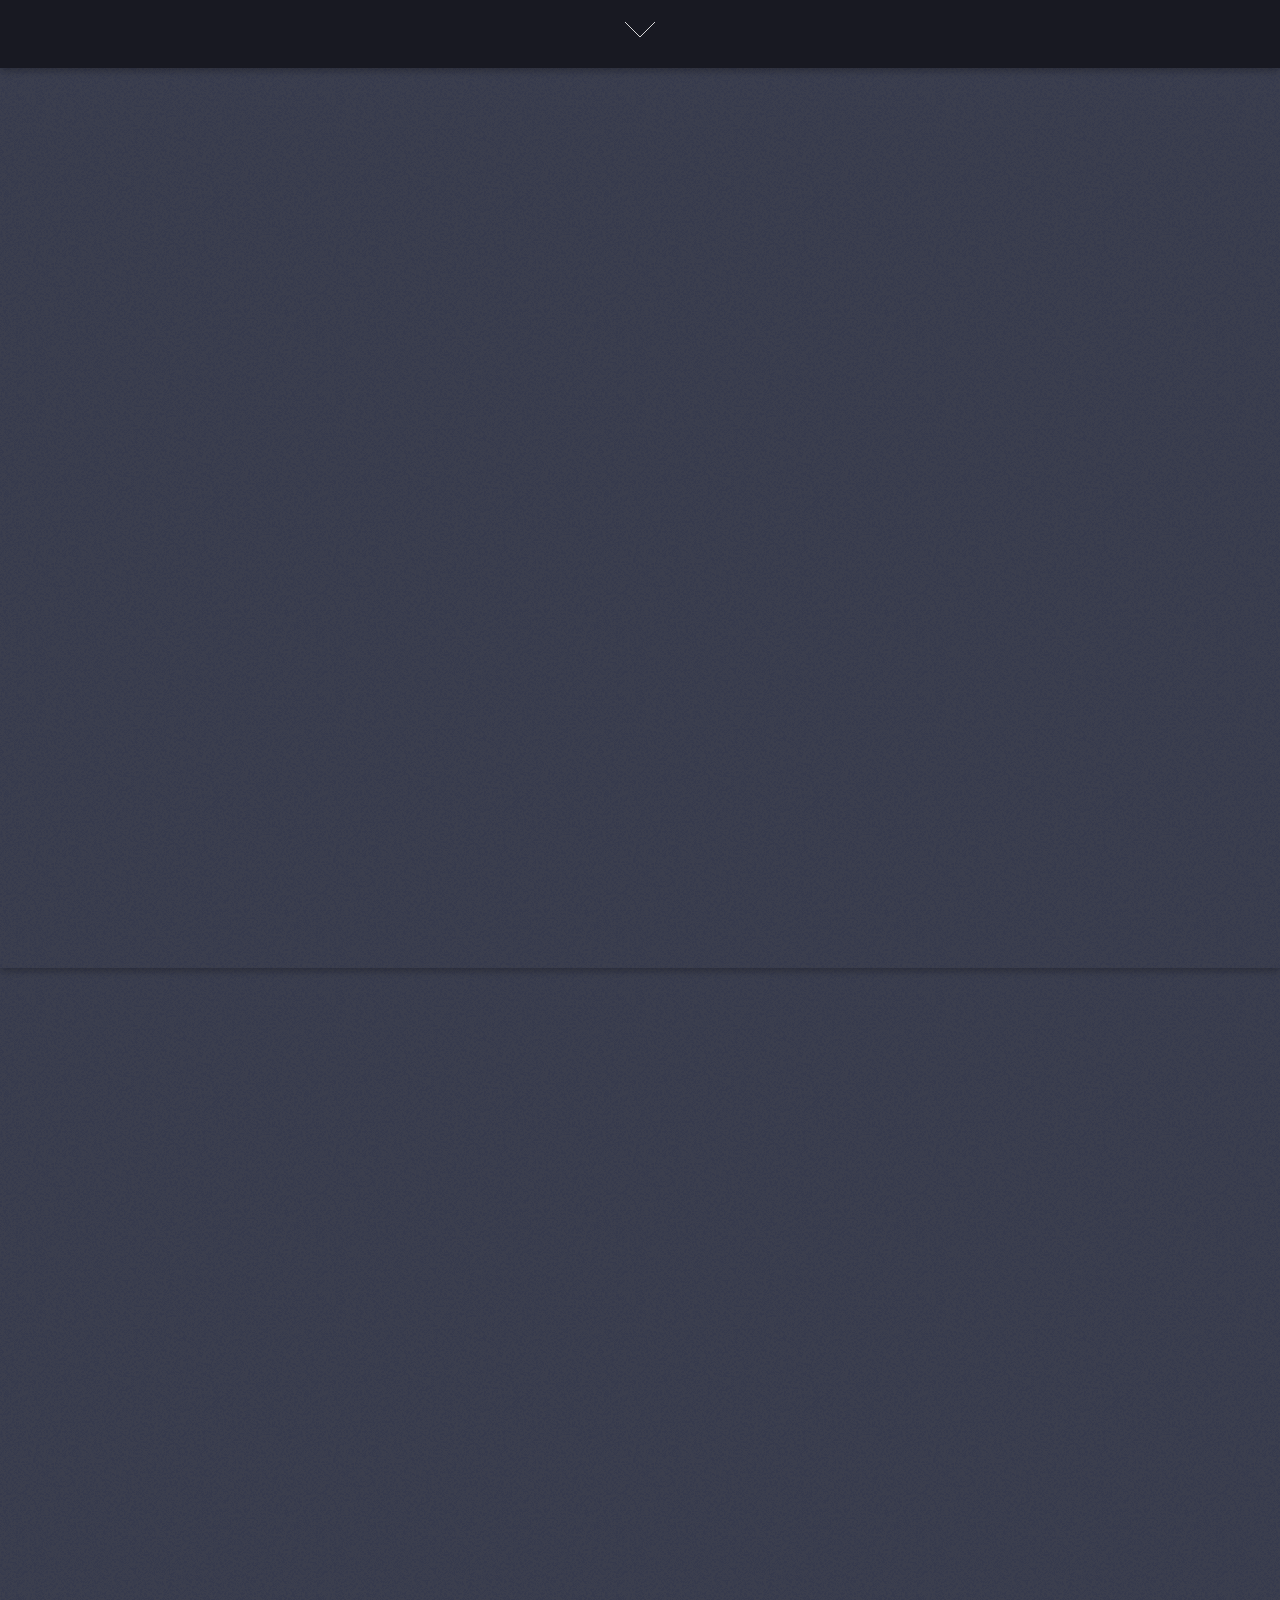
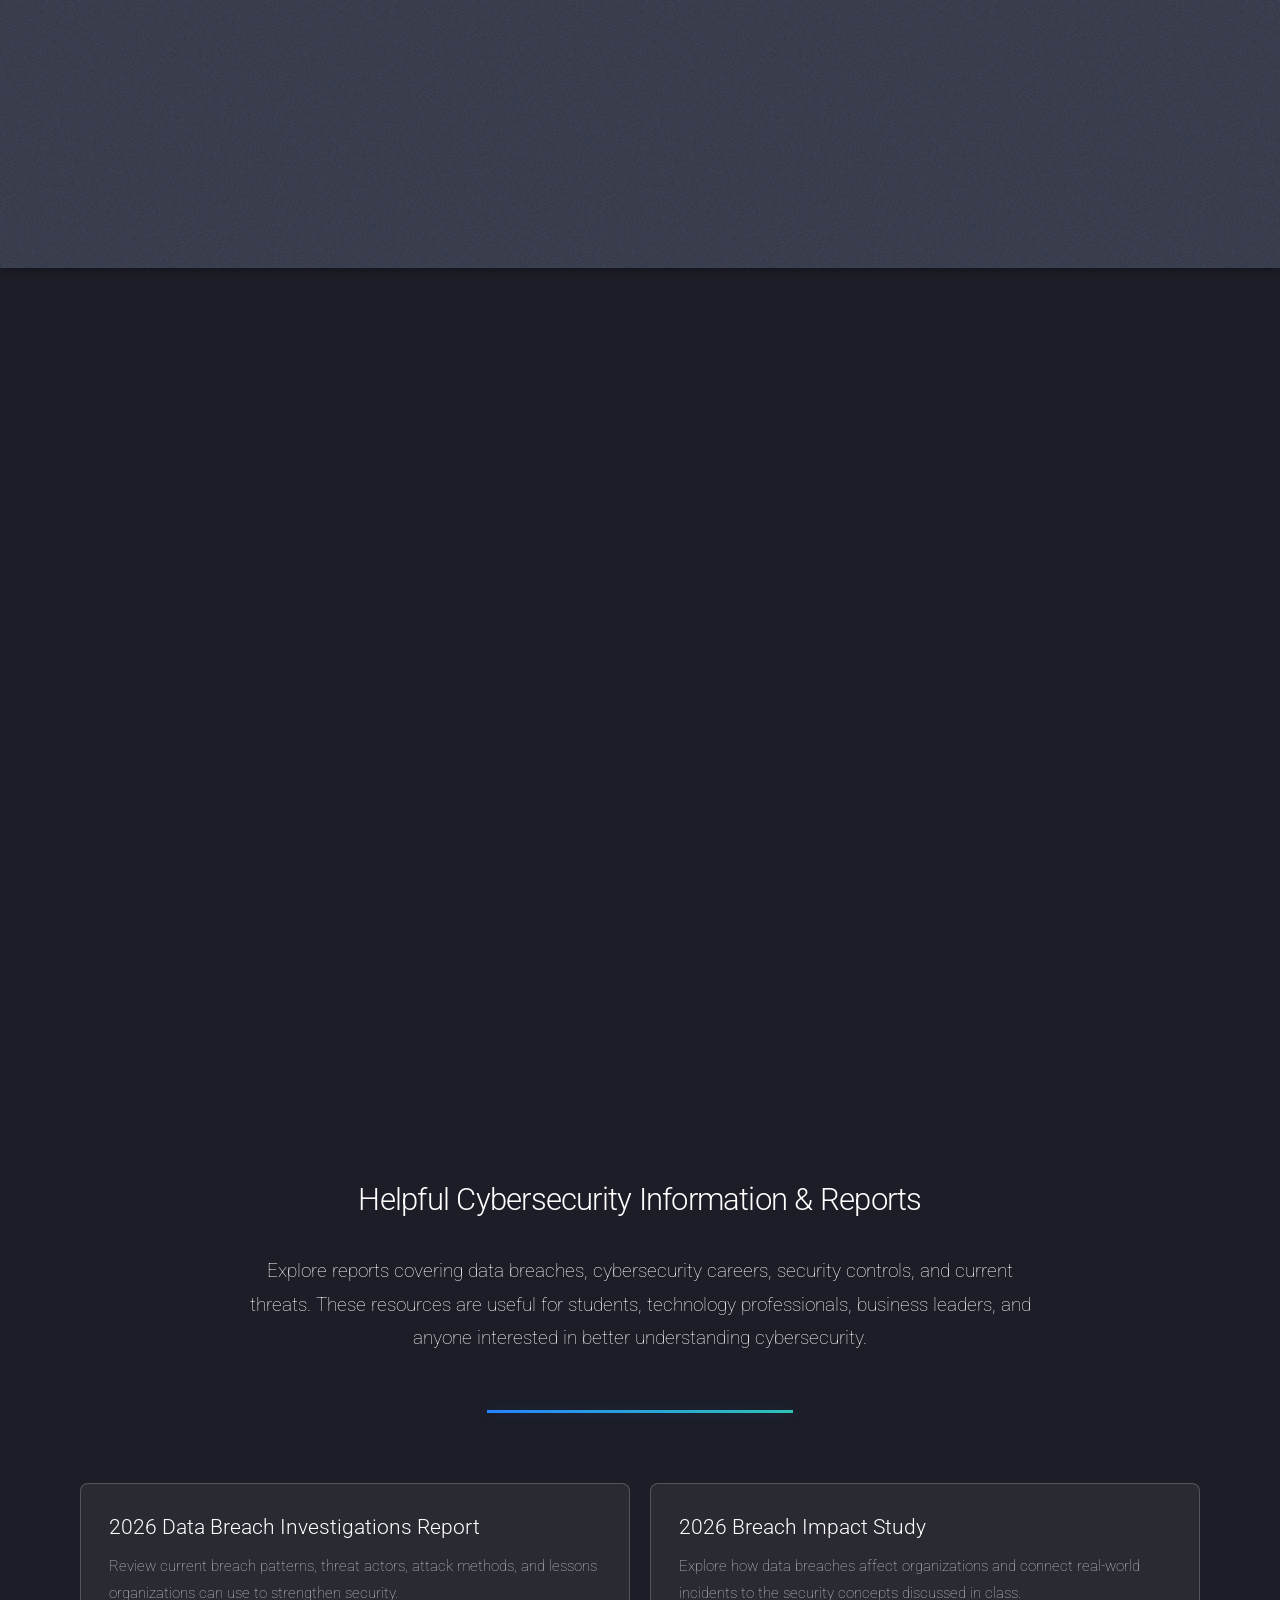
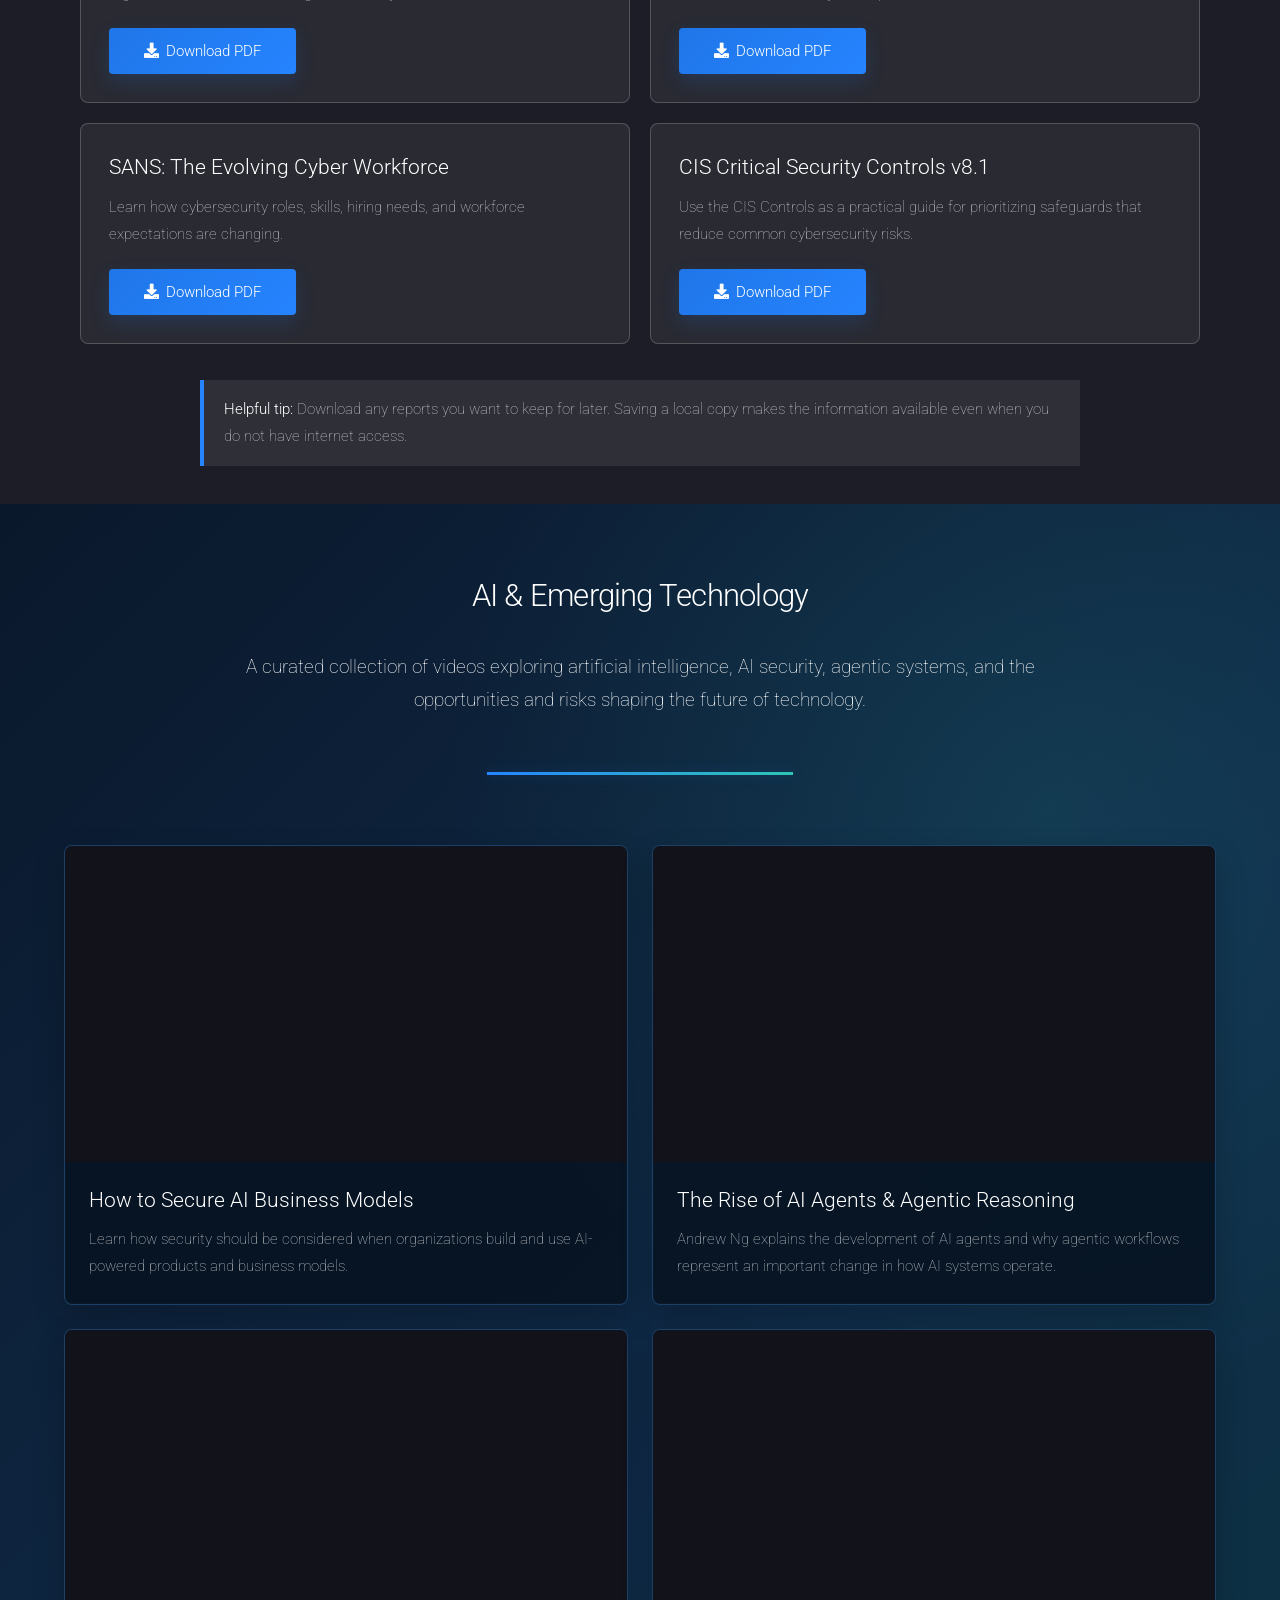
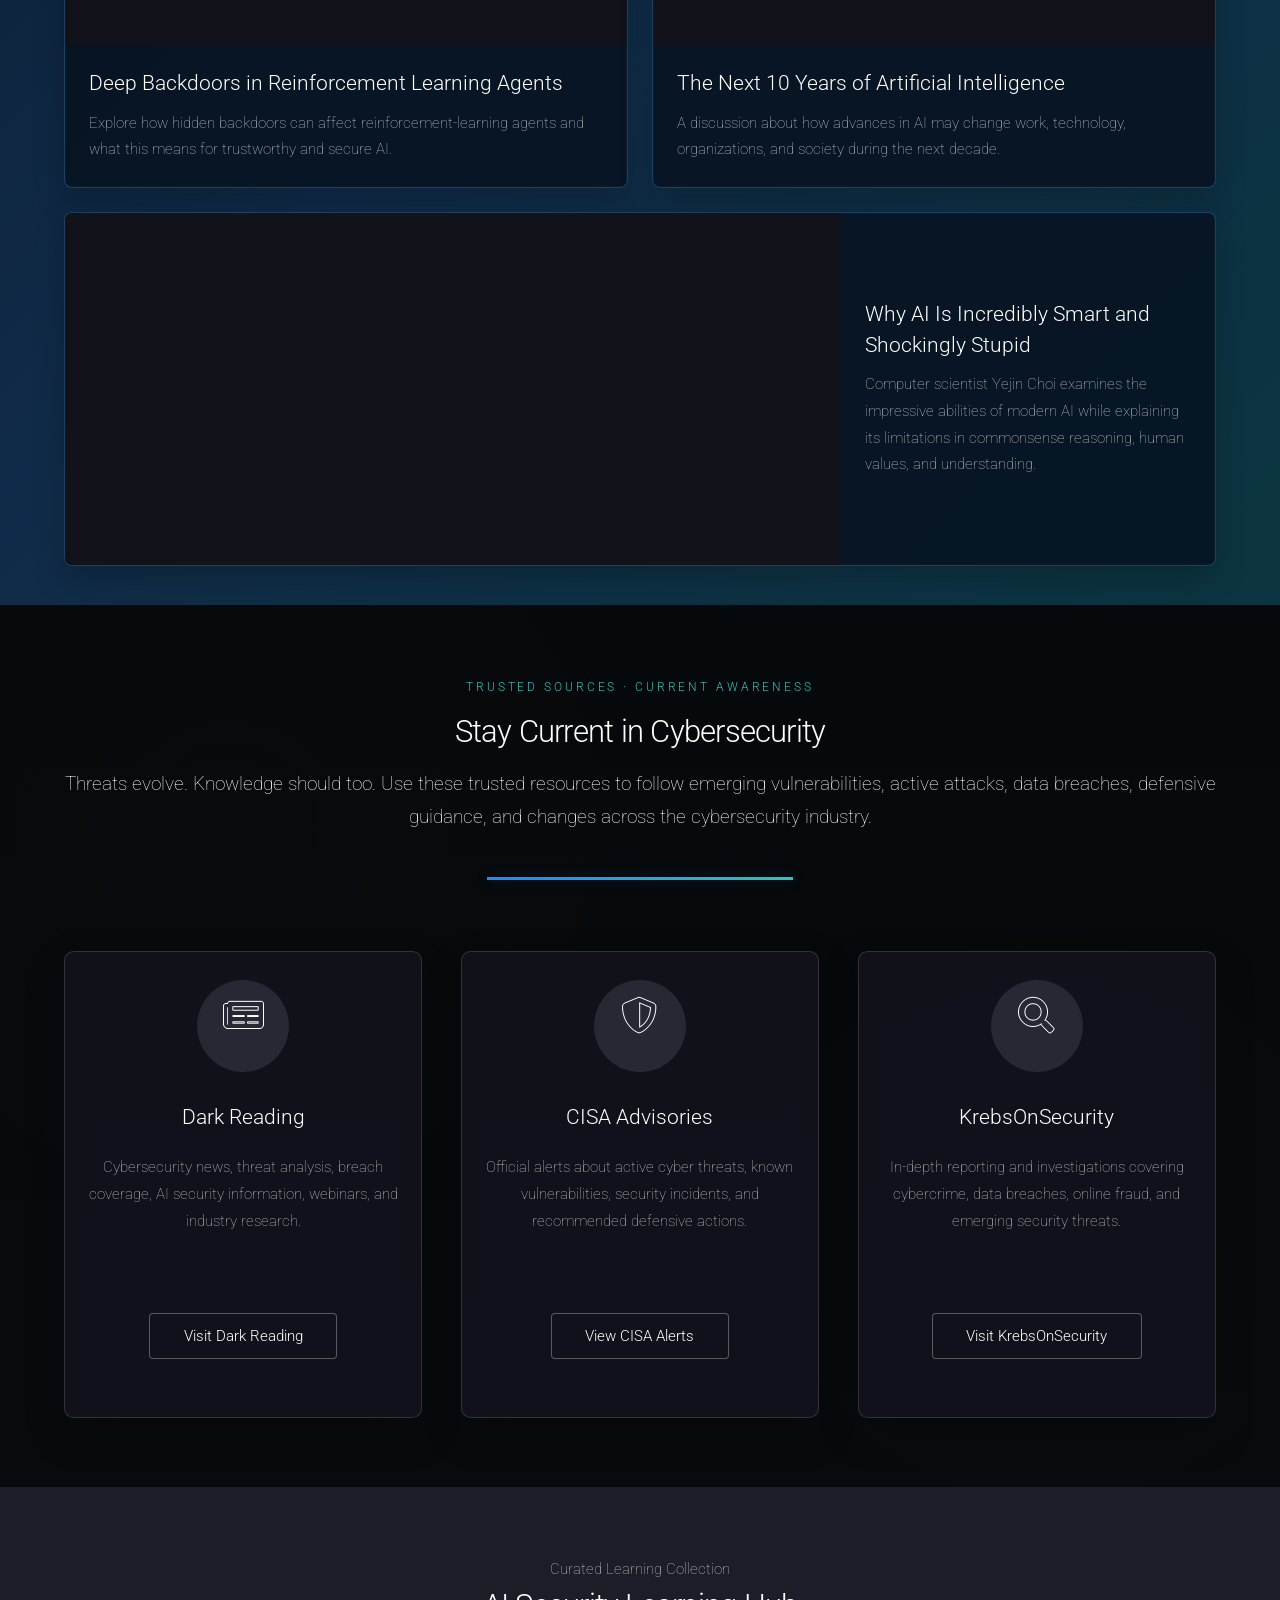
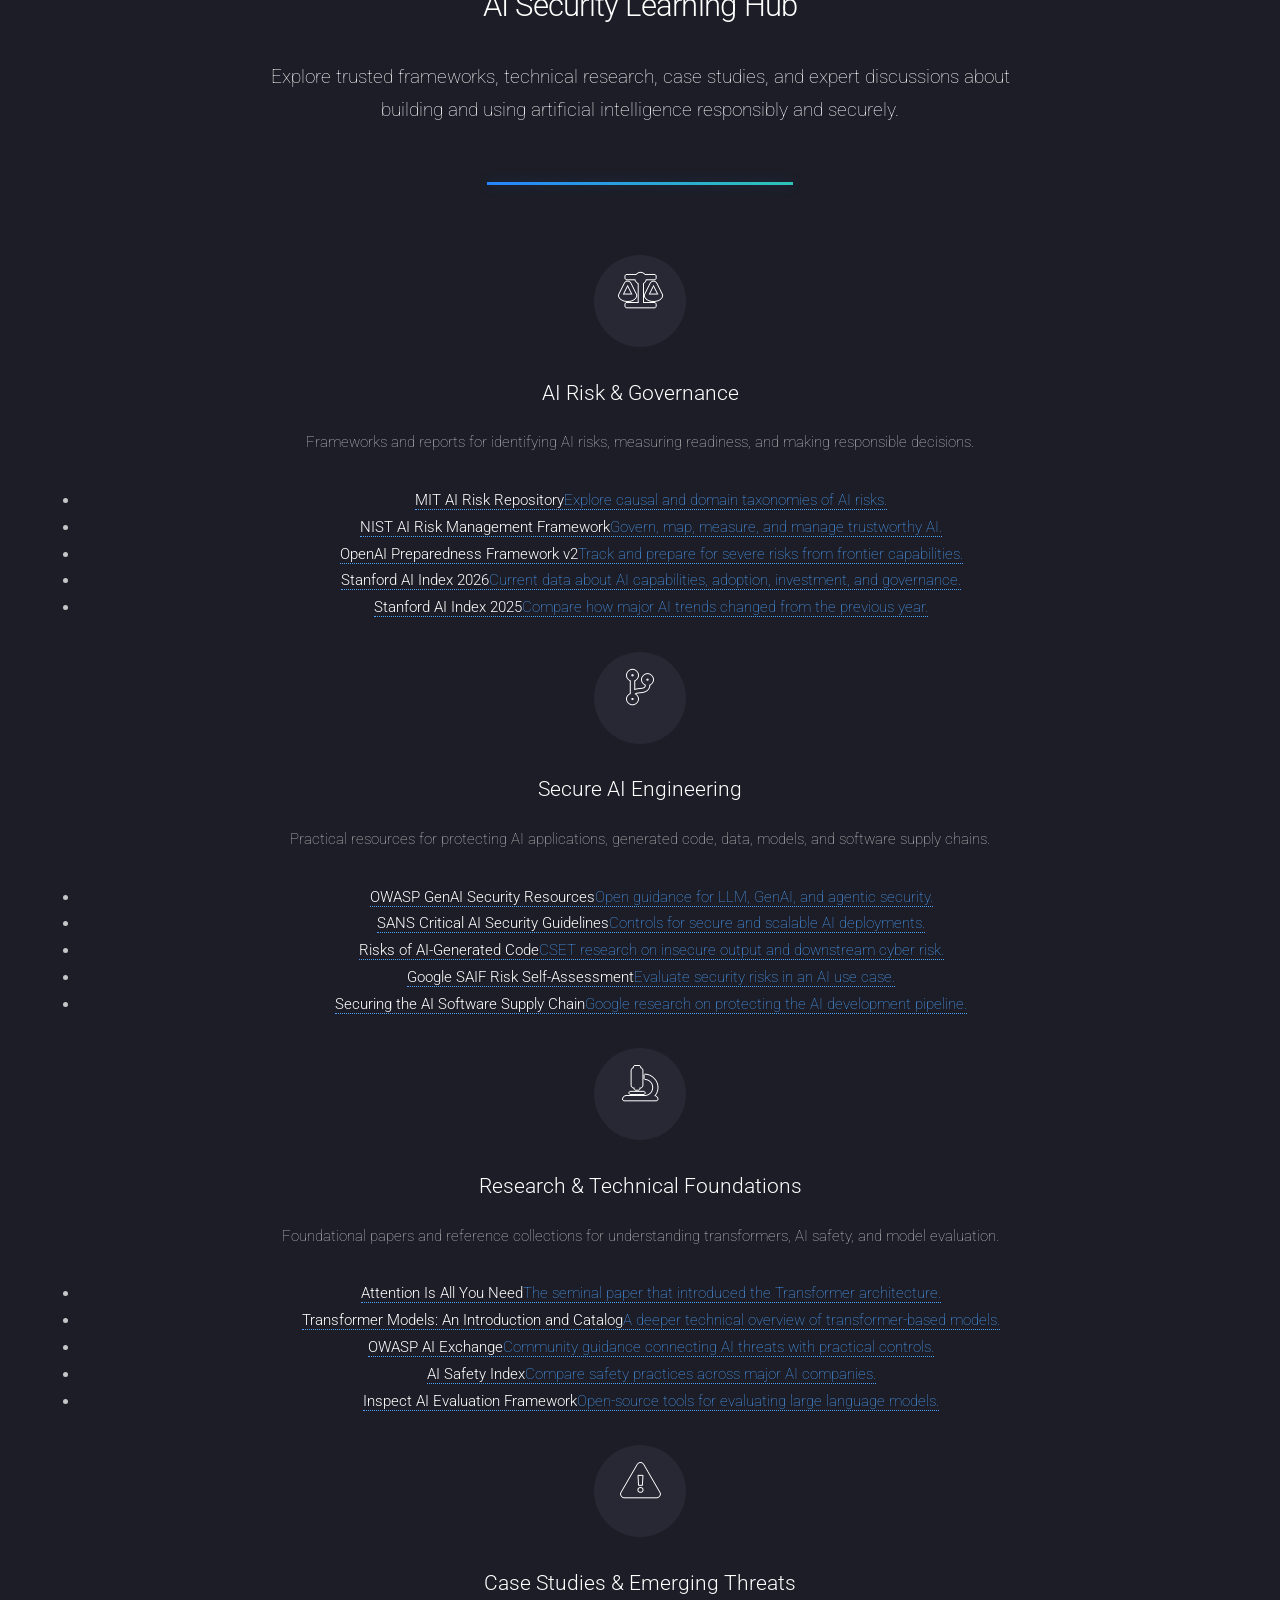
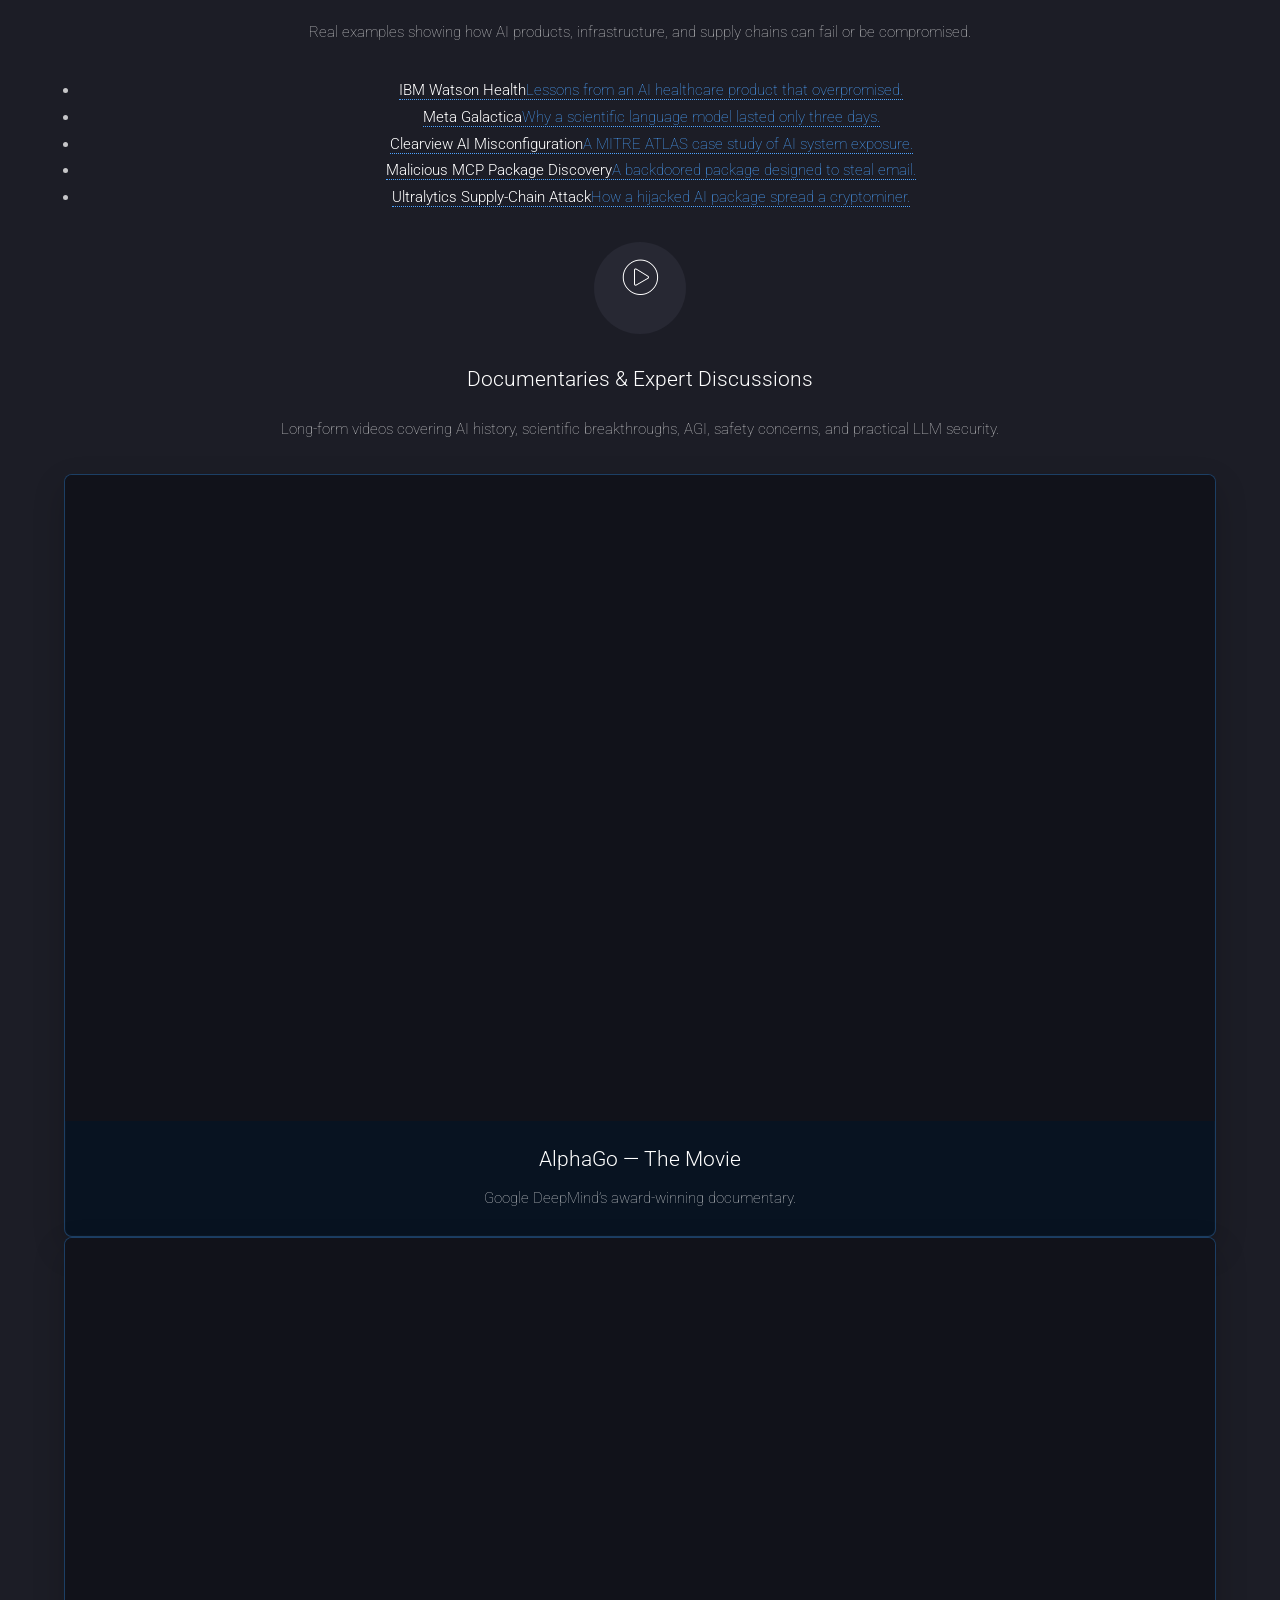
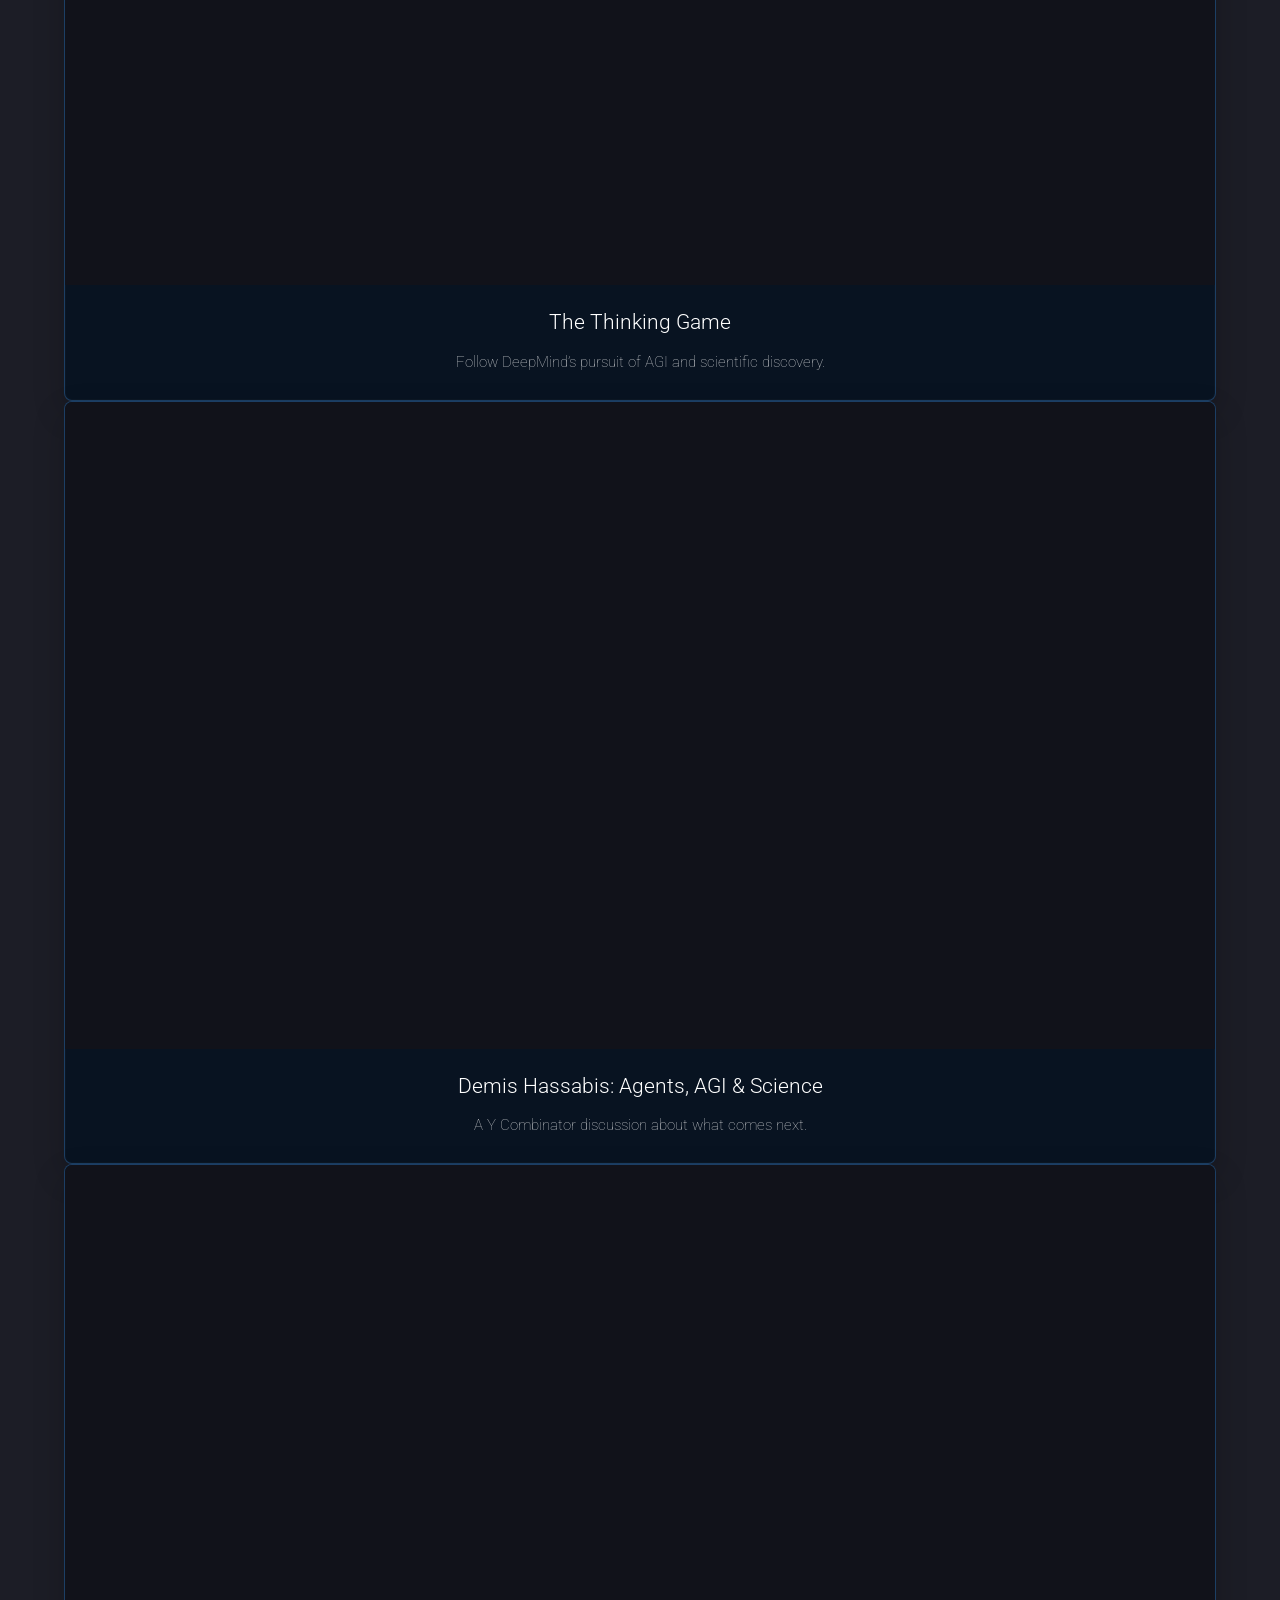
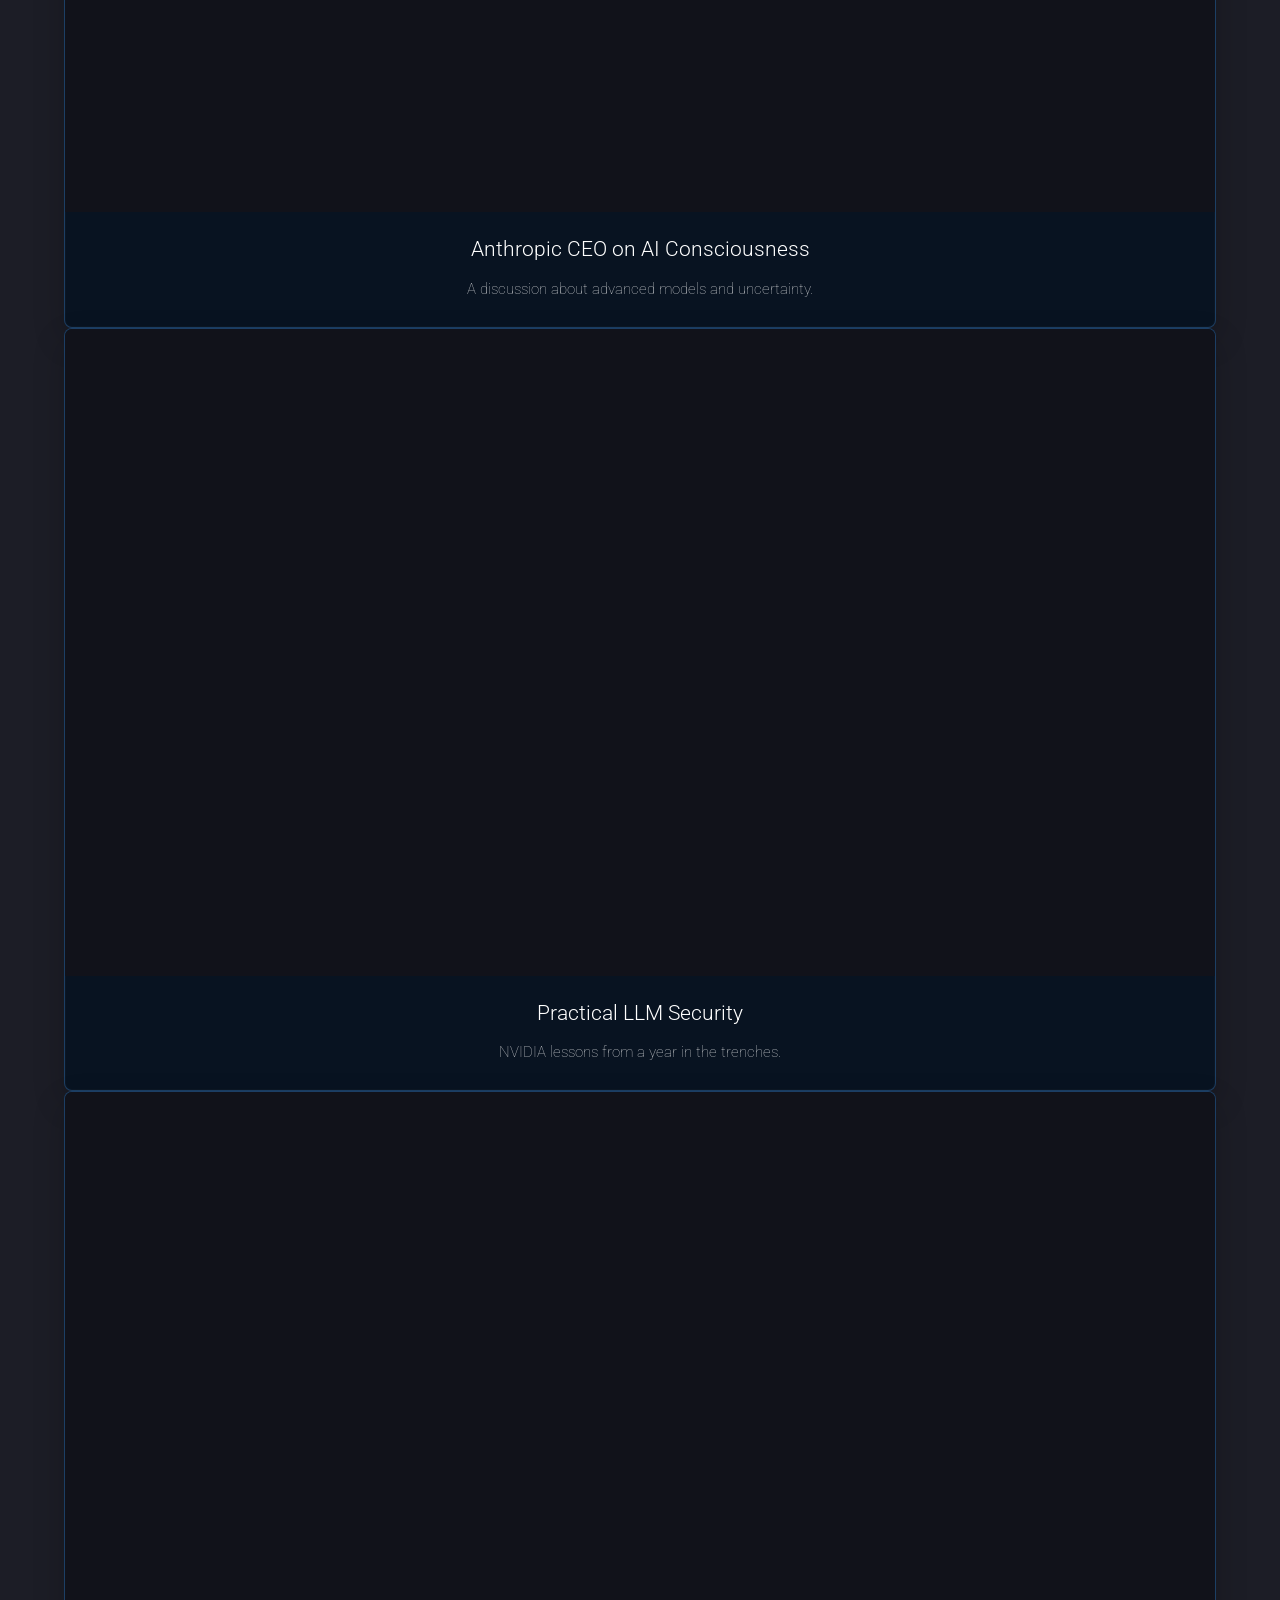
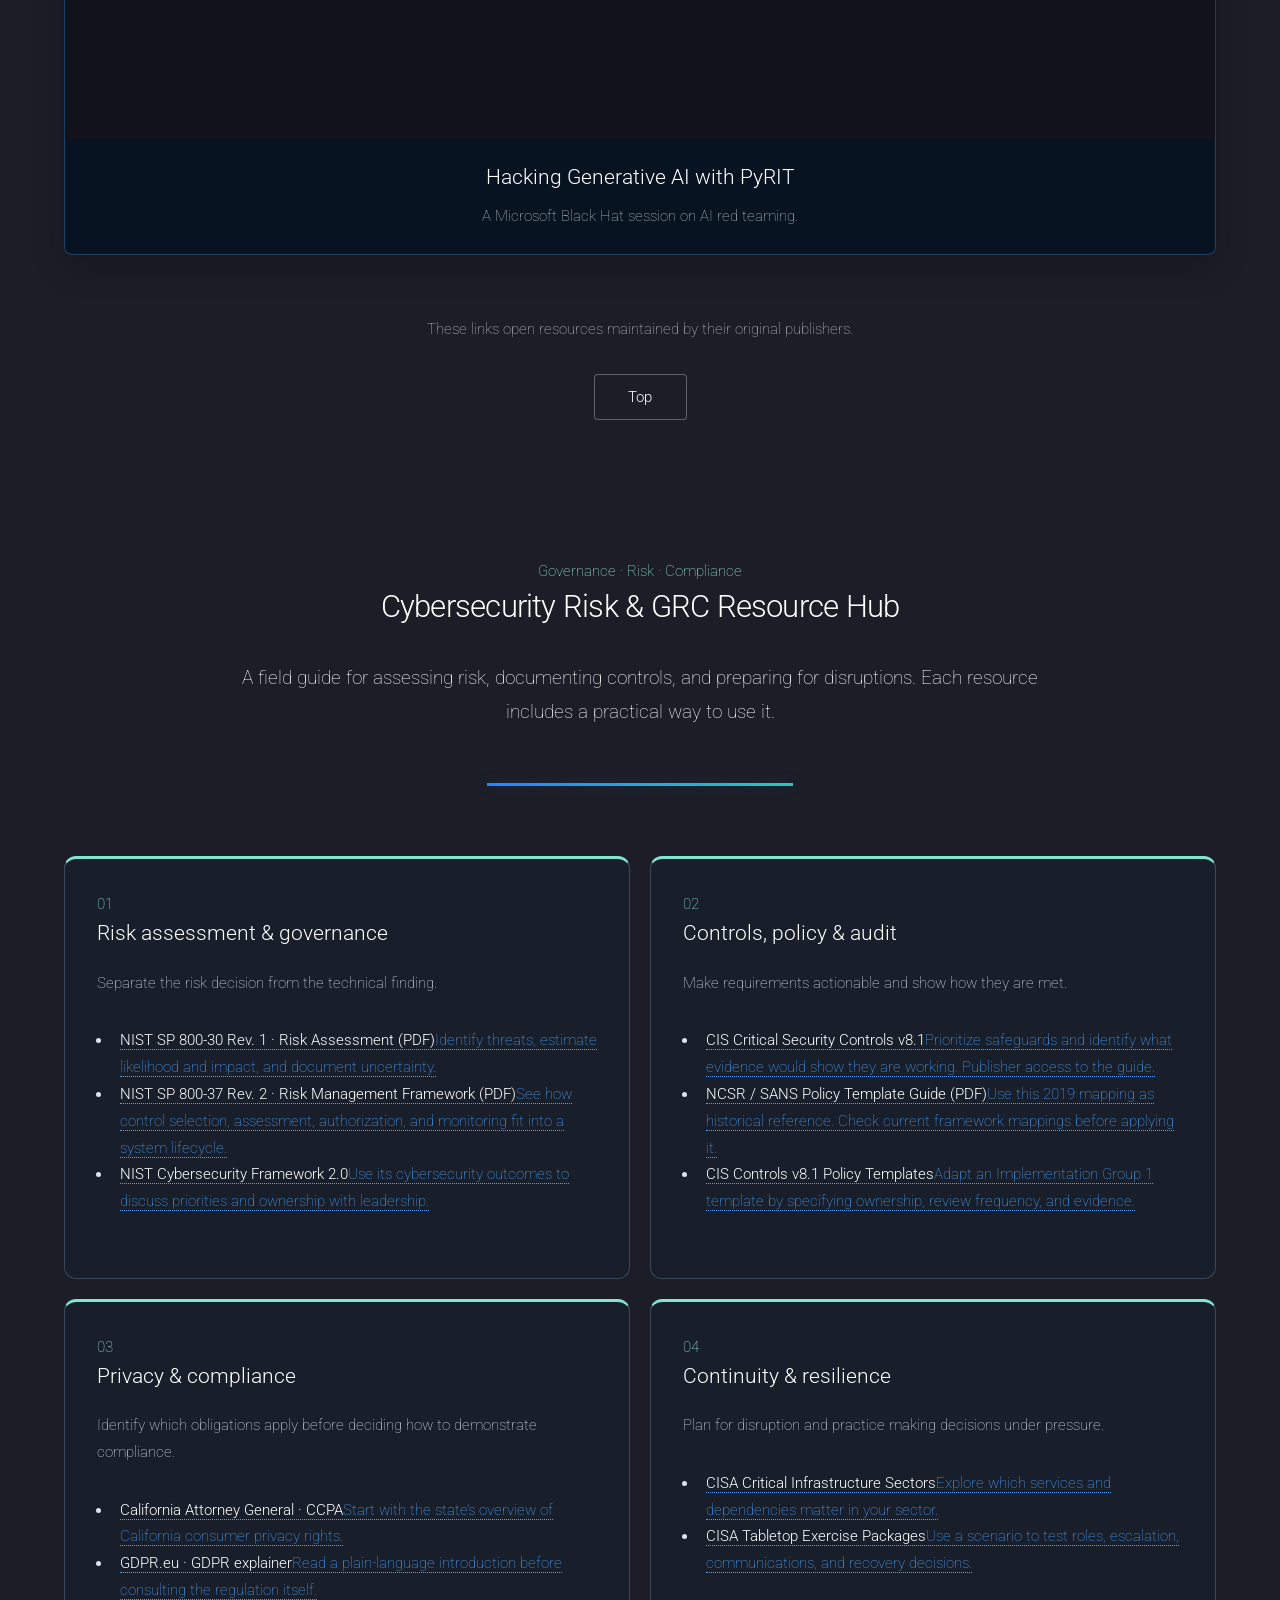
==== commit 99bed6f1: "Update index.html" ====
--- a/index.html
+++ b/index.html
@@ -968,6 +968,18 @@
 #grc-hub a:focus-visible,#grc-hub summary:focus-visible {outline:2px solid #aaf2e4;outline-offset:4px}
 #grc-hub .ute-grc-reading {margin:1rem 0 0}
 @media(max-width:736px){#grc-hub .ute-grc-grid{grid-template-columns:1fr}}
+
+#banner .ute-paths {display:flex;flex-wrap:wrap;gap:.7rem;justify-content:flex-start;margin:1.2rem 0 0;padding:0}
+#banner .ute-paths li {padding:0}
+#banner .ute-paths .button {height:auto;min-height:2.75rem;line-height:1.4;padding:.75rem 1rem;white-space:normal}
+#grc-hub .ute-privacy-section {text-align:left;margin:2rem 0}
+#grc-hub .ute-privacy-grid {display:grid;grid-template-columns:repeat(3,minmax(0,1fr));gap:1rem}
+#grc-hub .ute-privacy-video {min-width:0;padding:1rem;background:#181f2a;border:1px solid #384959;border-radius:.75rem;color:#dce5ef}
+#grc-hub .ute-privacy-video h4 {margin:.75rem 0 .45rem}
+#grc-hub .ute-video-thumb {position:relative;display:grid;place-items:center;aspect-ratio:16/9;overflow:hidden;background:#101520;border:0;border-radius:.45rem}
+#grc-hub .ute-video-thumb img {position:absolute;inset:0;width:100%;height:100%;object-fit:cover}
+#grc-hub .ute-video-thumb span {z-index:1;padding:.35rem .75rem;border-radius:.35rem;background:#101520;color:#aff6e8}
+@media(max-width:900px){#grc-hub .ute-privacy-grid {grid-template-columns:repeat(auto-fit,minmax(min(100%,15rem),1fr))}}
 </style>
 	</head>
 	<body class="is-preload landing">
@@ -1019,10 +1031,13 @@
 					<div class="hero-orbit" aria-hidden="true"></div>
 					<div class="content">
 						<header>
-							<h2 class="glitch-title" data-text="Technology Solutions Built for the Real World">Technology Solutions Built for the Real World</h2>
-							<p>A showcase of IT support, website development, cybersecurity knowledge, and practical technology solutions.<br />
-							Need help with a website or another technology project? Let’s talk about what you need.</p>
+							<h2 class="glitch-title" data-text="Cybersecurity Resources &amp; Practical IT">Cybersecurity Resources &amp; Practical IT</h2>
+							<p>Guides, videos, and applied examples for students, IT professionals, and small businesses. Explore cybersecurity, privacy, AI security, and risk management.</p>
 						</header>
+      <ul class="actions ute-paths">
+        <li><a href="#resources" class="button primary scrolly">Explore resources</a></li>
+        <li><a href="#four" class="button scrolly">Small business projects</a></li>
+      </ul>
 					</div>
 					<a href="#one" class="goto-next scrolly">Next</a>
 				</section>
@@ -1035,15 +1050,15 @@
 							<div class="row">
 								<div class="col-4 col-12-medium">
 									<header>
-										<h2>Practical IT Solutions</h2>
-										<p>Utah Tech Experts demonstrates how technology, security, and thoughtful design can support real business needs.</p>
+										<h2>Learn It. Apply It.</h2>
+										<p>Utah Tech Experts connects cybersecurity and IT concepts with the decisions people make at work.</p>
 									</header>
 								</div>
 								<div class="col-4 col-12-medium">
-									<p>Experience includes technologies such as React, Angular, AngularJS, Golang, SQL, MongoDB, AWS, Fortinet, Cisco, and Jira. In today’s digital world, a strong online presence is important. This site also showcases website creation and management.</p>
+									<p>Start with a framework, watch a short explainer, or work through a risk scenario. Each resource gives you a place to start and a reason to use it.</p>
 								</div>
 								<div class="col-4 col-12-medium">
-									<p>The goal is to create websites that are visually appealing, useful, and built with performance and security in mind. Support may also include technology guidance, marketing, and social media help based on the needs of the project.</p>
+									<p>I add resources as I teach cybersecurity and work through my Ph.D. If you need hands-on help for your small business, you can also reach out about a specific project.</p>
 								</div>
 							</div>
 							
@@ -1067,7 +1082,7 @@
 							<li><a href="#" class="button">Learn More</a></li>
 						</ul> -->
 						<ul class="actions">
-							<h1 id="logo"><a href="javascript:location='mailto:\u0075\u0074\u0061\u0068\u0074\u0065\u0063\u0068\u0065\u0078\u0070\u0065\u0072\u0074\u0073\u0040\u0067\u006d\u0061\u0069\u006c\u002e\u0063\u006f\u006d?subject=\u004e\u0065\u0077\u0020\u0043\u006c\u0069\u0065\u006e\u0074\u0020\u0052\u0065\u0071\u0075\u0065\u0073\u0074&body=\u0054\u0065\u006c\u006c\u0020\u006d\u0065\u0020\u0079\u006f\u0075\u0072\u0020\u006e\u0061\u006d\u0065\u0020\u0061\u006e\u0064\u0020\u0068\u006f\u0077\u0020\u0077\u0065\u0020\u0063\u0061\u006e\u0020\u0068\u0065\u006c\u0070\u0020\u0079\u006f\u0075\u0072\u0020\u0062\u0075\u0073\u0069\u006e\u0065\u0073\u0073.';void 0" class="button">Contact Us</a></h1>
+							<h1 id="logo"><a href="javascript:location='mailto:\u0075\u0074\u0061\u0068\u0074\u0065\u0063\u0068\u0065\u0078\u0070\u0065\u0072\u0074\u0073\u0040\u0067\u006d\u0061\u0069\u006c\u002e\u0063\u006f\u006d?subject=\u004e\u0065\u0077\u0020\u0043\u006c\u0069\u0065\u006e\u0074\u0020\u0052\u0065\u0071\u0075\u0065\u0073\u0074&body=\u0054\u0065\u006c\u006c\u0020\u006d\u0065\u0020\u0079\u006f\u0075\u0072\u0020\u006e\u0061\u006d\u0065\u0020\u0061\u006e\u0064\u0020\u0068\u006f\u0077\u0020\u0077\u0065\u0020\u0063\u0061\u006e\u0020\u0068\u0065\u006c\u0070\u0020\u0079\u006f\u0075\u0072\u0020\u0062\u0075\u0073\u0069\u006e\u0065\u0073\u0073.';void 0" class="button">Discuss a project</a></h1>
 
 						  </ul>
 					</div>
@@ -1079,10 +1094,10 @@
 					<span class="image fit main bottom"><img src="images/soicalmedia.jpg" alt="" /></span>
 					<div class="content">
 						<header>
-							<h2>Unique Marketing and Social Media Support</h2>
-							<p>Technology works best when it supports the full needs of the organization.</p>
+							<h2>Website Content &amp; Analytics</h2>
+							<p>Help visitors find what they need and understand what your business offers.</p>
 						</header>
-						<p>Support can extend beyond the technical work to include marketing, social media, and clear communication. The purpose is to help people use technology effectively and present their organization professionally.</p>
+						<p>Depending on the project, I can help organize website content, review basic analytics, and plan improvements to your online presence.</p>
 						</header>
 						<!-- <p>Feugiat accumsan lorem eu ac lorem amet ac aeger mi sed nascetur cep aliquet augue va consequat adipiscing lorem.</p>
 						
@@ -1090,7 +1105,7 @@
 							<li><a href="#" class="button">Learn More</a></li>
 						</ul> -->
 						<ul class="actions">
-							<h1 id="logo"><a href="javascript:location='mailto:\u0075\u0074\u0061\u0068\u0074\u0065\u0063\u0068\u0065\u0078\u0070\u0065\u0072\u0074\u0073\u0040\u0067\u006d\u0061\u0069\u006c\u002e\u0063\u006f\u006d?subject=\u004e\u0065\u0077\u0020\u0043\u006c\u0069\u0065\u006e\u0074\u0020\u0052\u0065\u0071\u0075\u0065\u0073\u0074&body=\u0054\u0065\u006c\u006c\u0020\u006d\u0065\u0020\u0079\u006f\u0075\u0072\u0020\u006e\u0061\u006d\u0065\u0020\u0061\u006e\u0064\u0020\u0068\u006f\u0077\u0020\u0077\u0065\u0020\u0063\u0061\u006e\u0020\u0068\u0065\u006c\u0070\u0020\u0079\u006f\u0075\u0072\u0020\u0062\u0075\u0073\u0069\u006e\u0065\u0073\u0073.';void 0" class="button">Contact Us</a></h1>
+							<h1 id="logo"><a href="javascript:location='mailto:\u0075\u0074\u0061\u0068\u0074\u0065\u0063\u0068\u0065\u0078\u0070\u0065\u0072\u0074\u0073\u0040\u0067\u006d\u0061\u0069\u006c\u002e\u0063\u006f\u006d?subject=\u004e\u0065\u0077\u0020\u0043\u006c\u0069\u0065\u006e\u0074\u0020\u0052\u0065\u0071\u0075\u0065\u0073\u0074&body=\u0054\u0065\u006c\u006c\u0020\u006d\u0065\u0020\u0079\u006f\u0075\u0072\u0020\u006e\u0061\u006d\u0065\u0020\u0061\u006e\u0064\u0020\u0068\u006f\u0077\u0020\u0077\u0065\u0020\u0063\u0061\u006e\u0020\u0068\u0065\u006c\u0070\u0020\u0079\u006f\u0075\u0072\u0020\u0062\u0075\u0073\u0069\u006e\u0065\u0073\u0073.';void 0" class="button">Discuss a project</a></h1>
 
 						  </ul>
 					</div>
@@ -1101,40 +1116,40 @@
 				<section id="four" class="wrapper style1 special fade-up">
 					<div class="container">
 						<header class="major">
-							<h2>Elevate Your Business with Innovative Tech Solutions</h2>
-							<p>Empowering your growth with cutting-edge technology and unparalleled support.</p>
+							<h2>Small Business Project Support</h2>
+							<p>Have a specific project in mind? Let’s talk about what you need and what we can get done.</p>
 						</header>
 						<div class="box alt">
 							<div class="row gtr-uniform">
 								<section class="col-4 col-6-medium col-12-xsmall">
 									<span class="icon solid alt major fa-laptop"></span>
-									<h3>Expert IT Support</h3>
-									<p>Round-the-clock support to resolve technical issues swiftly, keeping your business running smoothly.</p>
+									<h3>IT Project Support</h3>
+									<p>Troubleshoot a specific issue, plan a rollout, or document a process your team can use.</p>
 								</section>
 								<section class="col-4 col-6-medium col-12-xsmall">
 									<span class="icon solid alt major fa-network-wired"></span>
 									<h3>Reliable Network Solutions</h3>
-									<p>Secure, high-speed network setups tailored to your business, ensuring seamless communication.</p>
+									<p>Review your network setup and plan practical improvements for Wi-Fi, connectivity, and access.</p>
 								</section>
 								<section class="col-4 col-6-medium col-12-xsmall">
 									<span class="icon solid alt major fa-tablet"></span>
 									<h3>Custom Web Development</h3>
-									<p>Visually stunning and functional websites designed to make a lasting impression on your audience.</p>
+									<p>Build or refresh a site that explains what you offer and is easy to use and maintain.</p>
 								</section>
 								<section class="col-4 col-6-medium col-12-xsmall">
 									<span class="icon solid alt major fa-wifi"></span>
-									<h3>Proactive Maintenance</h3>
-									<p>Regular system checks and optimizations to prevent issues before they impact your business.</p>
+									<h3>Maintenance Planning</h3>
+									<p>Set up a practical routine for updates, backups, and basic system checks.</p>
 								</section>
 								<section class="col-4 col-6-medium col-12-xsmall">
 									<span class="icon solid alt major fa-money-bill-wave"></span>
-									<h3>Cost-Effective Marketing</h3>
-									<p>Engage your audience and save money with targeted campaigns and strategic social media management, putting more money in your pocket.</p>
+									<h3>Website Content &amp; Outreach</h3>
+									<p>Improve website messaging and plan how to share it through the channels you already use.</p>
 								</section>
 								<section class="col-4 col-6-medium col-12-xsmall">
 									<span class="icon solid alt major fa-lock"></span>
-									<h3>Advanced Security Measures</h3>
-									<p>Comprehensive cybersecurity solutions to protect your data and systems from potential threats.</p>
+									<h3>Security Basics</h3>
+									<p>Review access, backup, and device security practices and prioritize next steps.</p>
 								</section>
 								
 							</div>
@@ -1414,6 +1429,18 @@
 <article class="ai-hub-card ute-grc-card"><span class="hub-eyebrow" aria-hidden="true">04</span><h3>Continuity &amp; resilience</h3><p>Plan for disruption and practice making decisions under pressure.</p><ul class="ai-resource-list"><li><a href="https://www.cisa.gov/topics/critical-infrastructure-security-and-resilience/critical-infrastructure-sectors"><strong>CISA Critical Infrastructure Sectors</strong><span>Explore which services and dependencies matter in your sector.</span></a></li><li><a href="https://www.cisa.gov/resources-tools/services/cisa-tabletop-exercise-packages"><strong>CISA Tabletop Exercise Packages</strong><span>Use a scenario to test roles, escalation, communications, and recovery decisions.</span></a></li></ul></article>
     </div>
     <article class="ai-hub-card ute-grc-case">
+      <span class="hub-eyebrow">Healthcare · Practical tool</span>
+      <h3>Security Risk Assessment (SRA) Tool</h3>
+      <p>HealthIT.gov’s tool helps small and midsize healthcare practices and their business associates assess and document risks to electronic protected health information. Use it to identify gaps, then assign owners and track fixes. Completing the tool does not establish HIPAA compliance.</p>
+      <a href="https://healthit.gov/privacy-security/security-risk-assessment-tool/">Open the HealthIT.gov SRA Tool</a>
+    </article>
+    <section class="ute-privacy-section" aria-labelledby="ute-privacy-title">
+      <span class="hub-eyebrow">Video learning</span>
+      <h3 id="ute-privacy-title">Privacy Laws Around the World</h3>
+      <p>Compare who is covered, what rights people have, and what organizations must do. Use these videos as introductions and check official sources before applying a law.</p>
+      <div class="ute-privacy-grid"><article class="ai-hub-card ute-privacy-video"><a class="ute-video-thumb" href="https://www.youtube.com/watch?v=ddVmgd8HekE" aria-label="Watch Canada · PIPEDA on YouTube"><img src="https://i.ytimg.com/vi/ddVmgd8HekE/hqdefault.jpg" width="480" height="360" alt="" loading="lazy"><span aria-hidden="true">▶</span></a><h4>Canada · PIPEDA</h4><p>Start with Canada’s federal private-sector privacy law. As you watch, consider which organizations and activities it covers.</p><a href="https://www.youtube.com/watch?v=ddVmgd8HekE">Watch on YouTube</a></article><article class="ai-hub-card ute-privacy-video"><a class="ute-video-thumb" href="https://www.youtube.com/watch?v=lhnK1uooKwo" aria-label="Watch India · Digital Personal Data Protection on YouTube"><img src="https://i.ytimg.com/vi/lhnK1uooKwo/hqdefault.jpg" width="480" height="360" alt="" loading="lazy"><span aria-hidden="true">▶</span></a><h4>India · Digital Personal Data Protection</h4><p>Use this introduction to orient yourself to India’s digital privacy framework. Note the roles of individuals and organizations handling their data.</p><a href="https://www.youtube.com/watch?v=lhnK1uooKwo">Watch on YouTube</a></article><article class="ai-hub-card ute-privacy-video"><a class="ute-video-thumb" href="https://www.youtube.com/watch?v=49yrZGSMmHY" aria-label="Watch China · Privacy Laws on YouTube"><img src="https://i.ytimg.com/vi/49yrZGSMmHY/hqdefault.jpg" width="480" height="360" alt="" loading="lazy"><span aria-hidden="true">▶</span></a><h4>China · Privacy Laws</h4><p>Start here for context on China’s privacy laws, including the Personal Information Protection Law (PIPL). Compare its approach with the other jurisdictions.</p><a href="https://www.youtube.com/watch?v=49yrZGSMmHY">Watch on YouTube</a></article></div>
+    </section>
+    <article class="ai-hub-card ute-grc-case">
       <span class="hub-eyebrow">Applied example · Doctoral coursework</span>
       <h3>How I’d assess a patient system outage</h3>
       <p>In a simulated healthcare outage, I used NIST SP 800-30 to assess the risk of recurring power failures to a patient database. I framed the decision around patient care, recovery priorities, and accountability.</p>
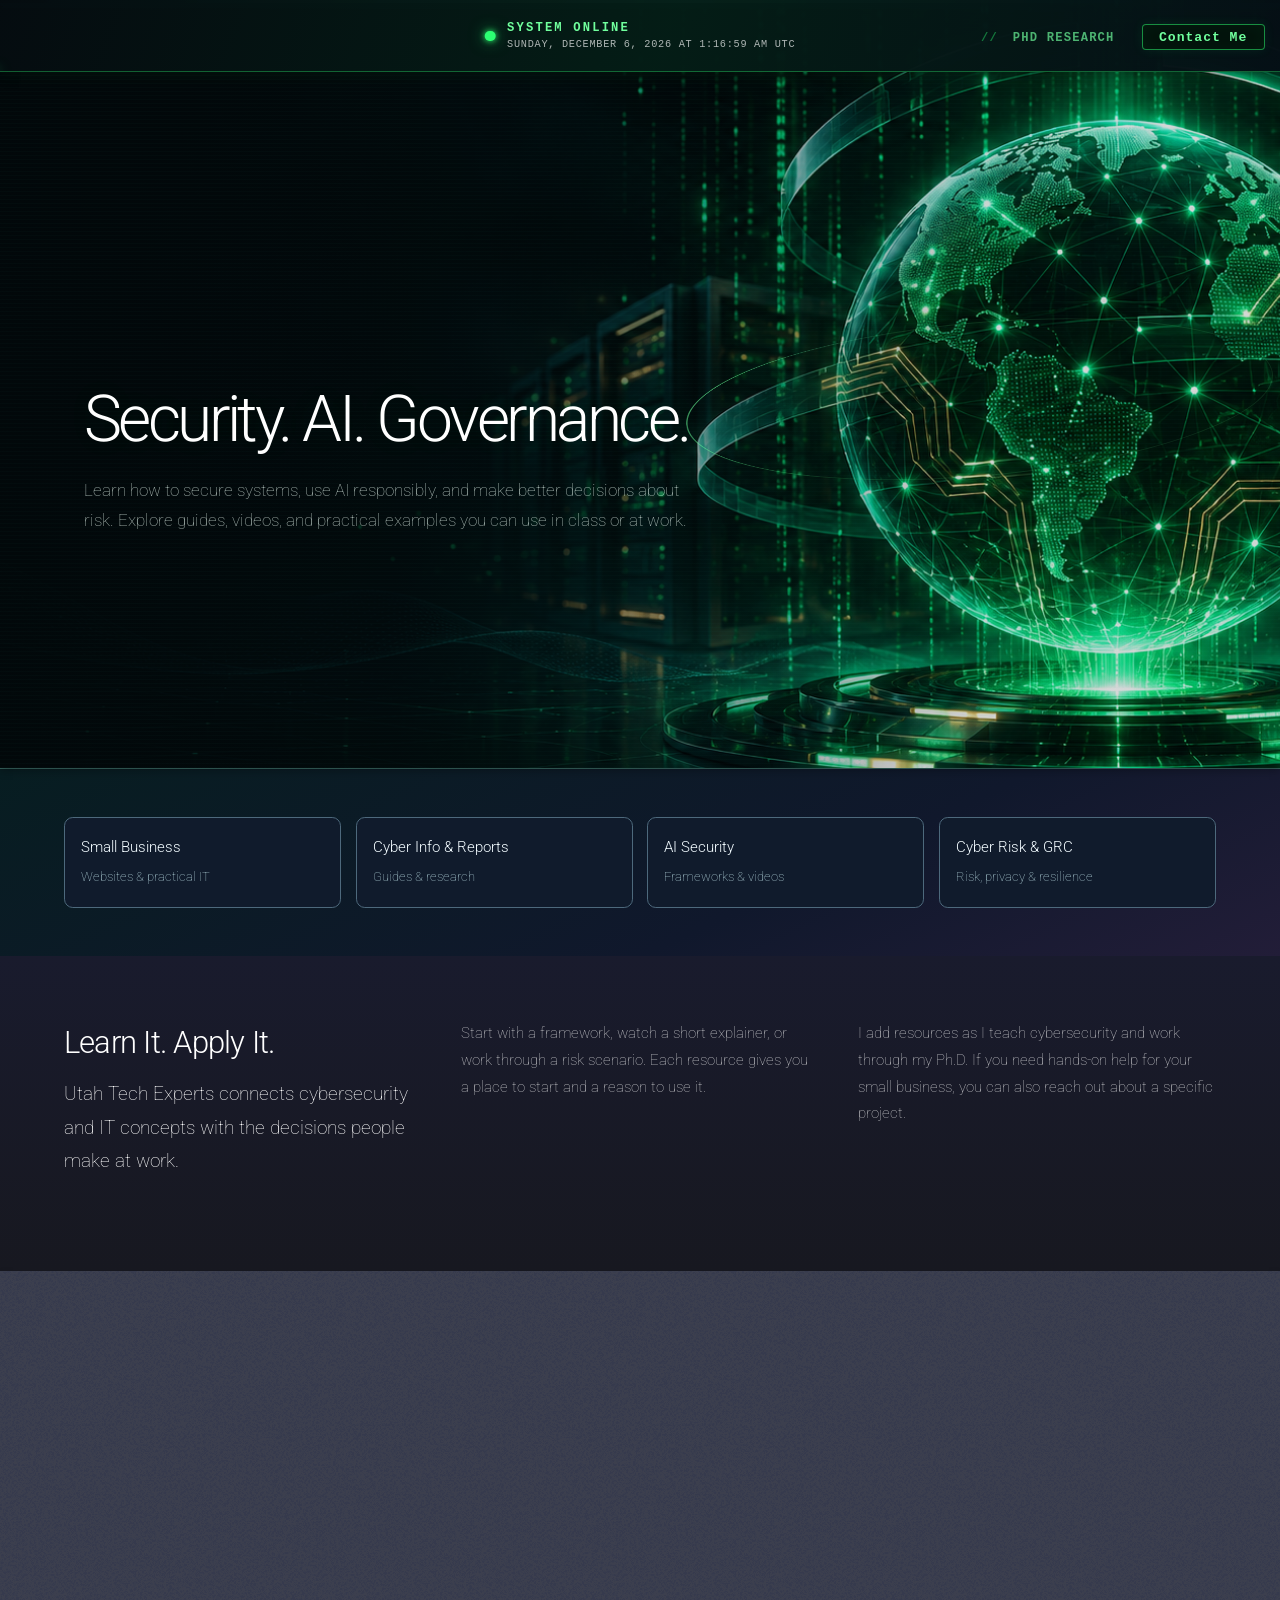
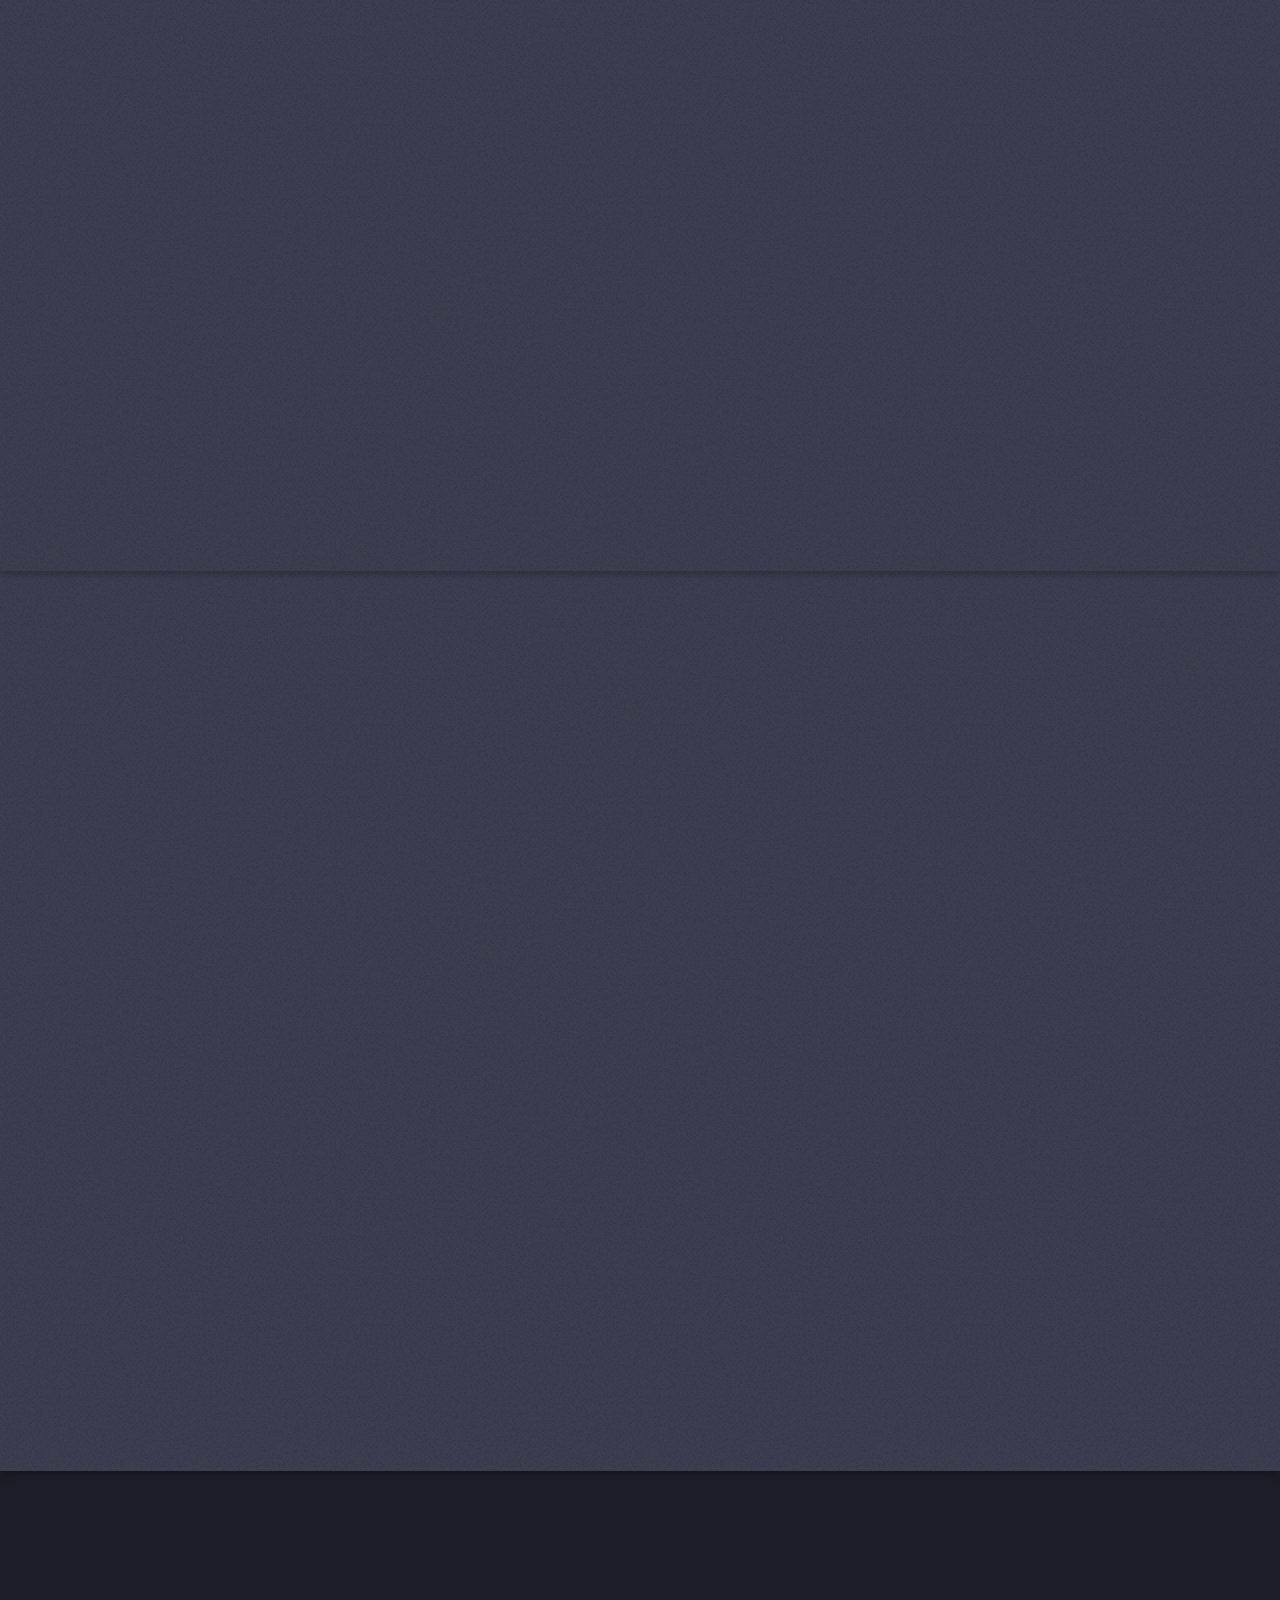
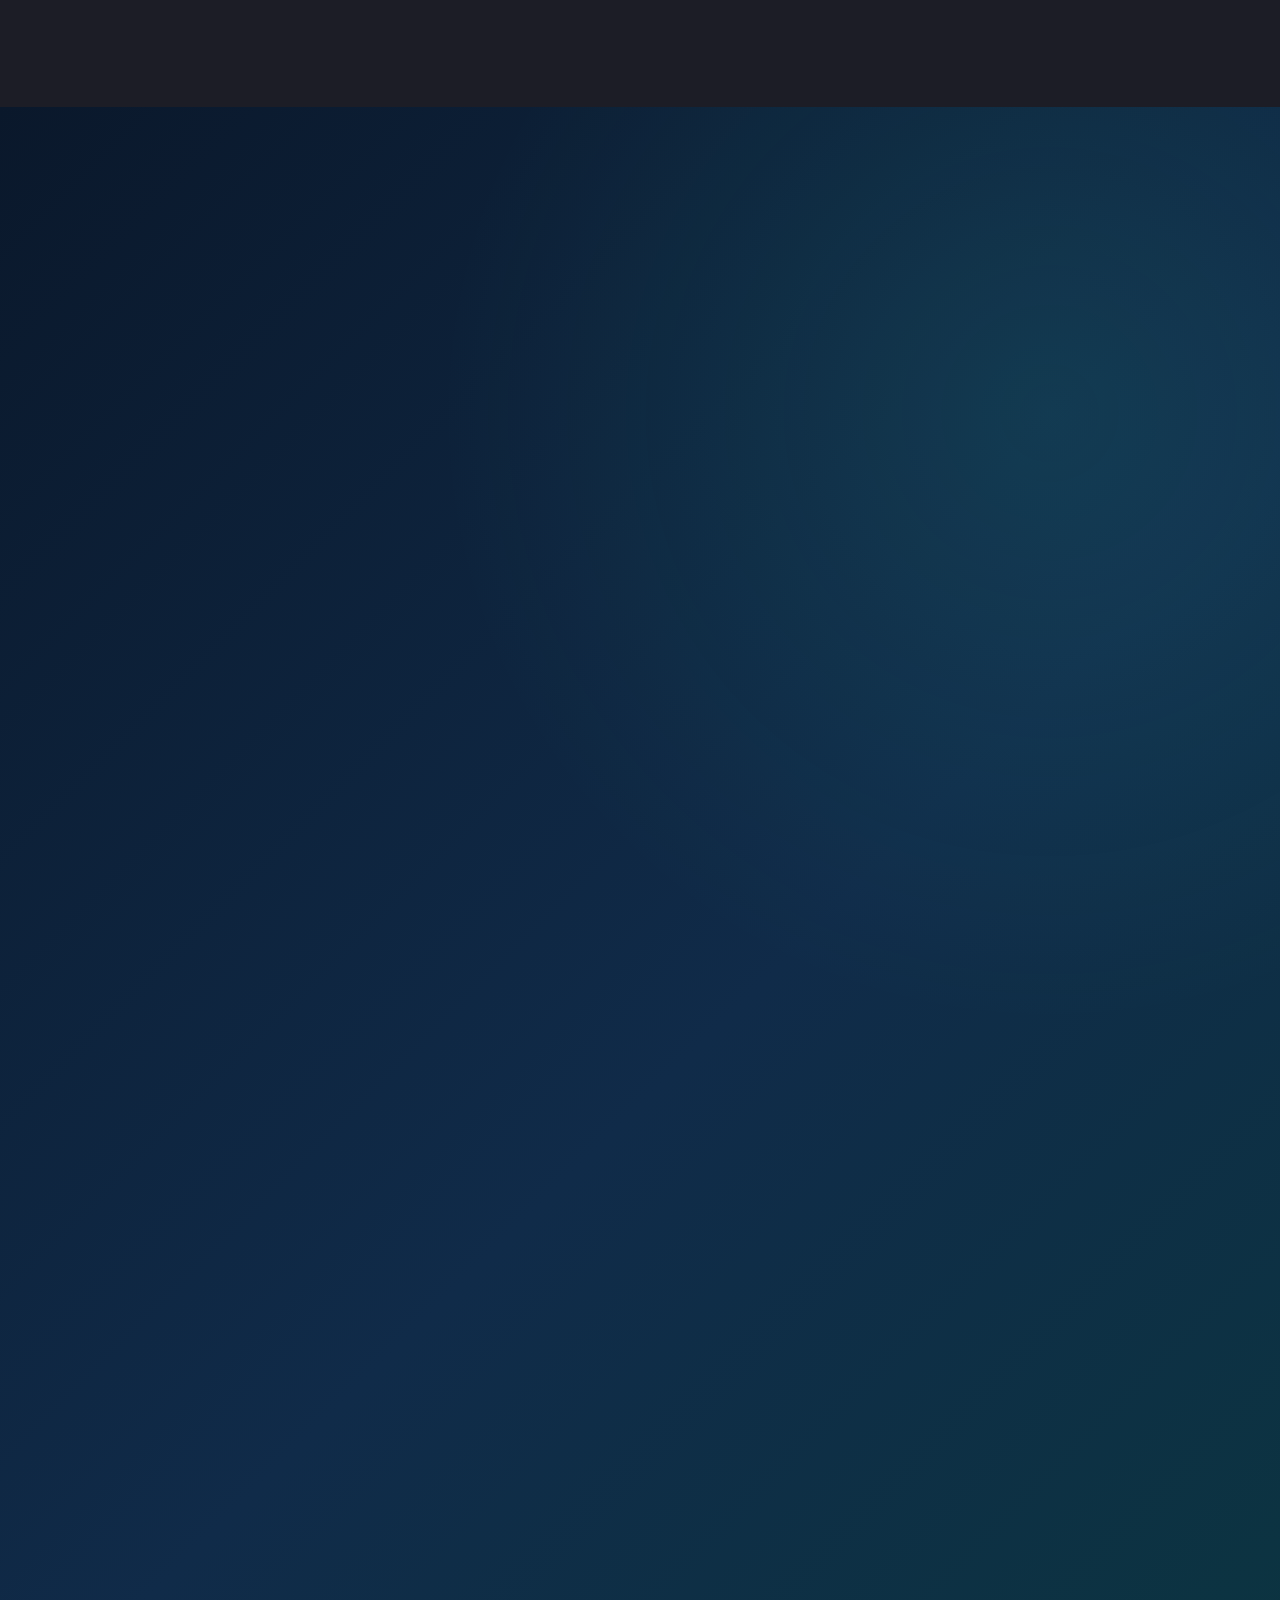
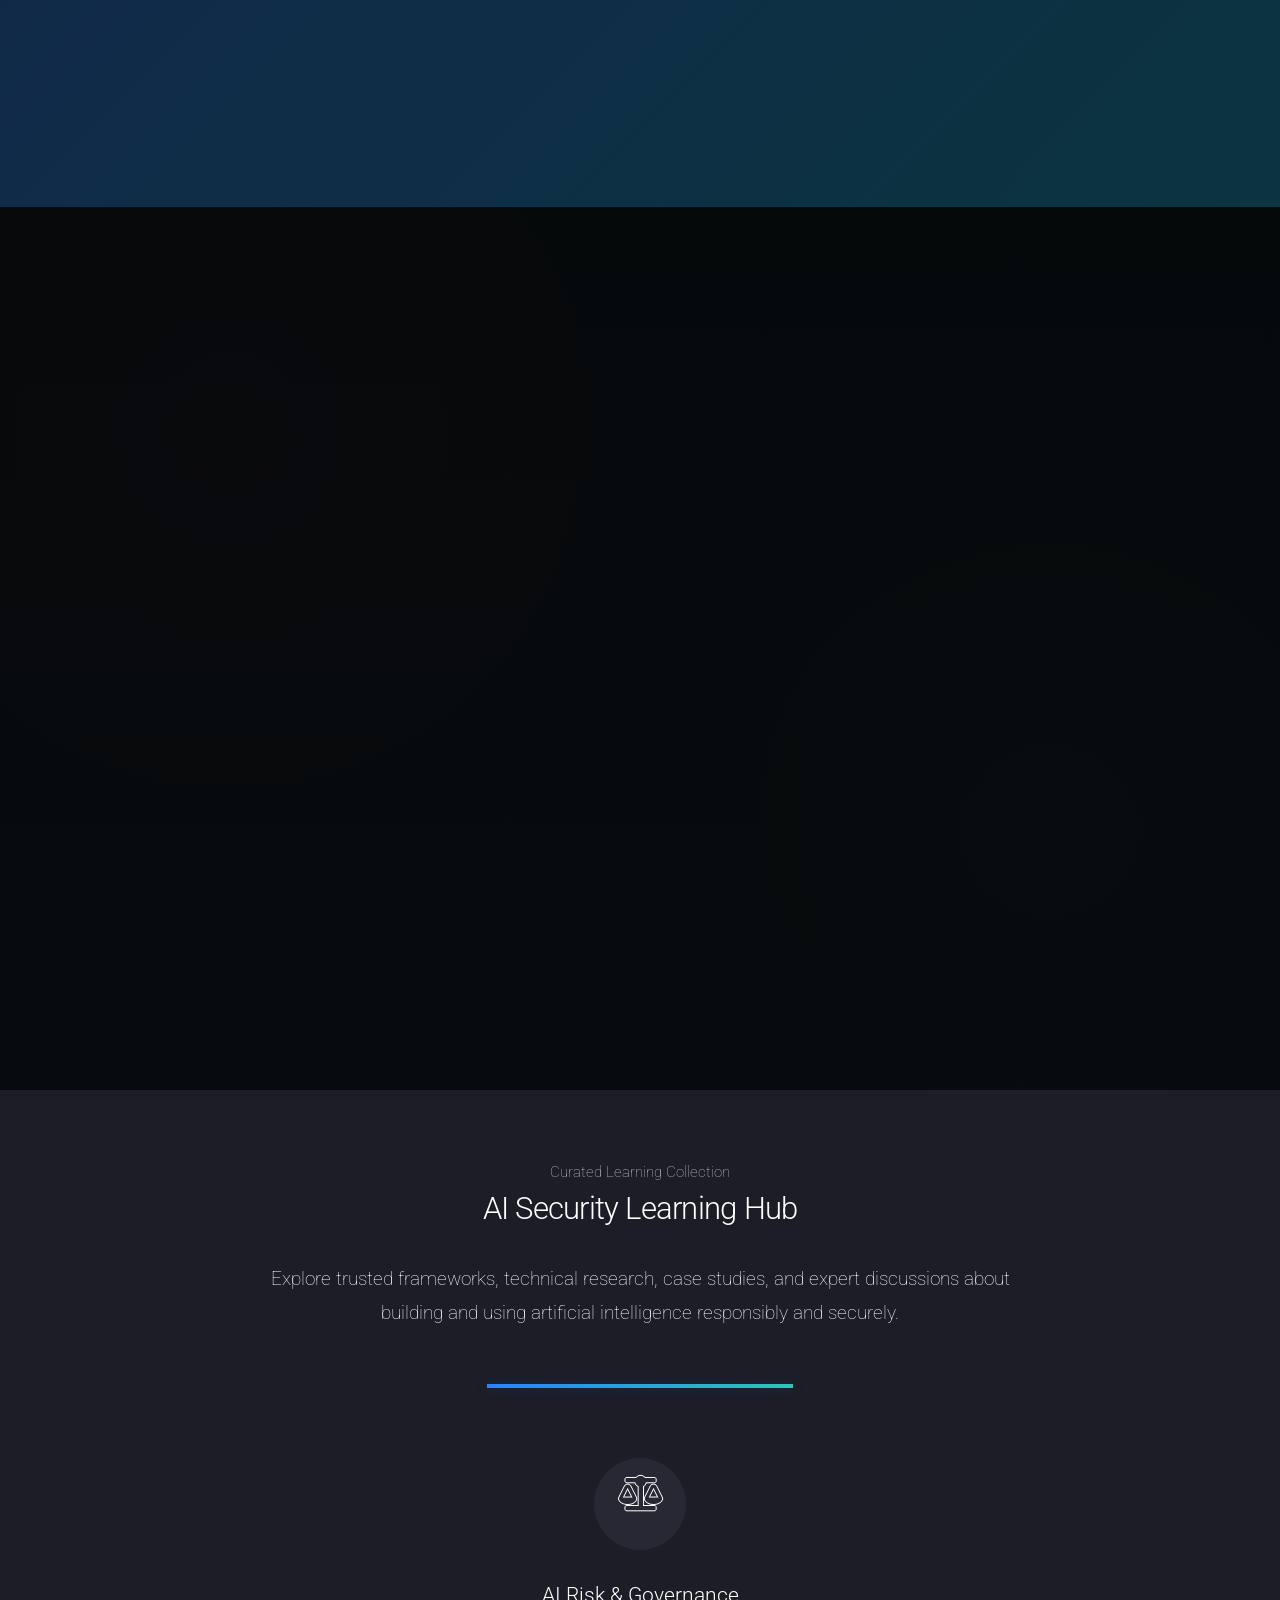
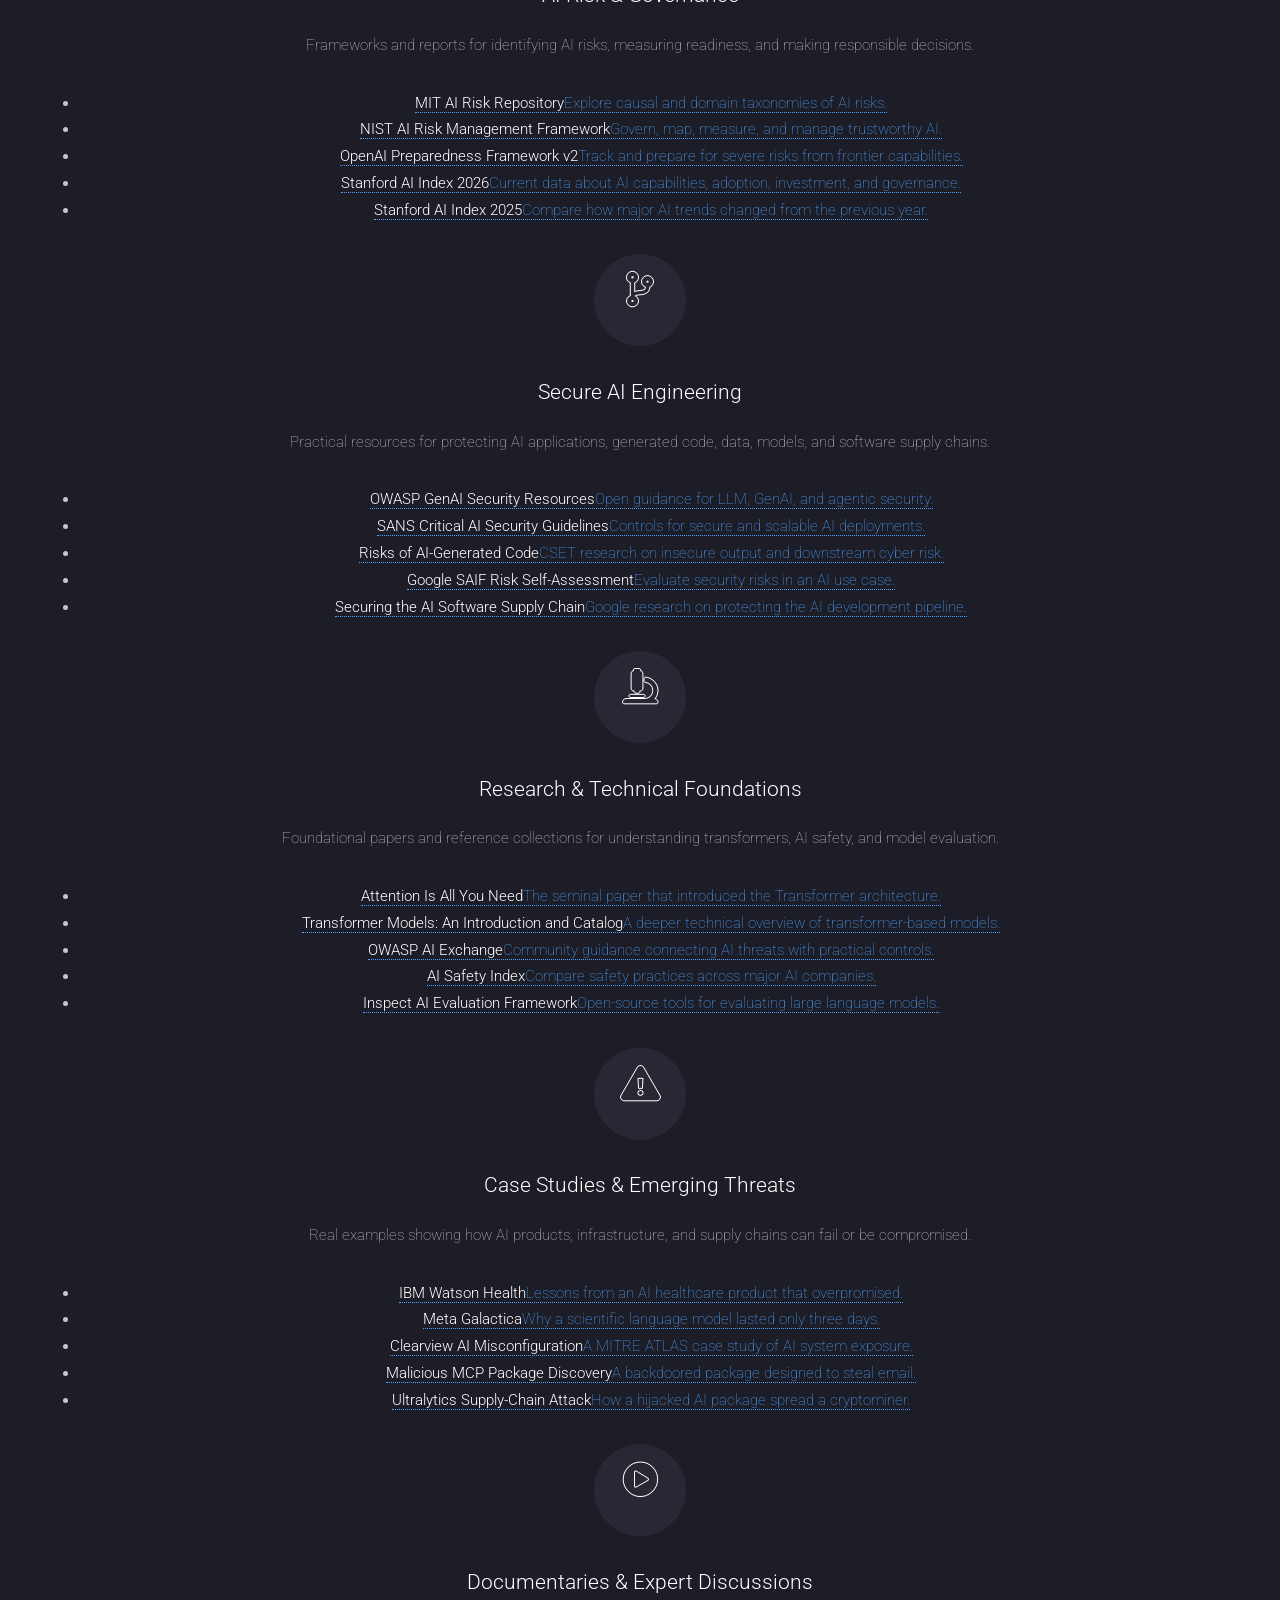
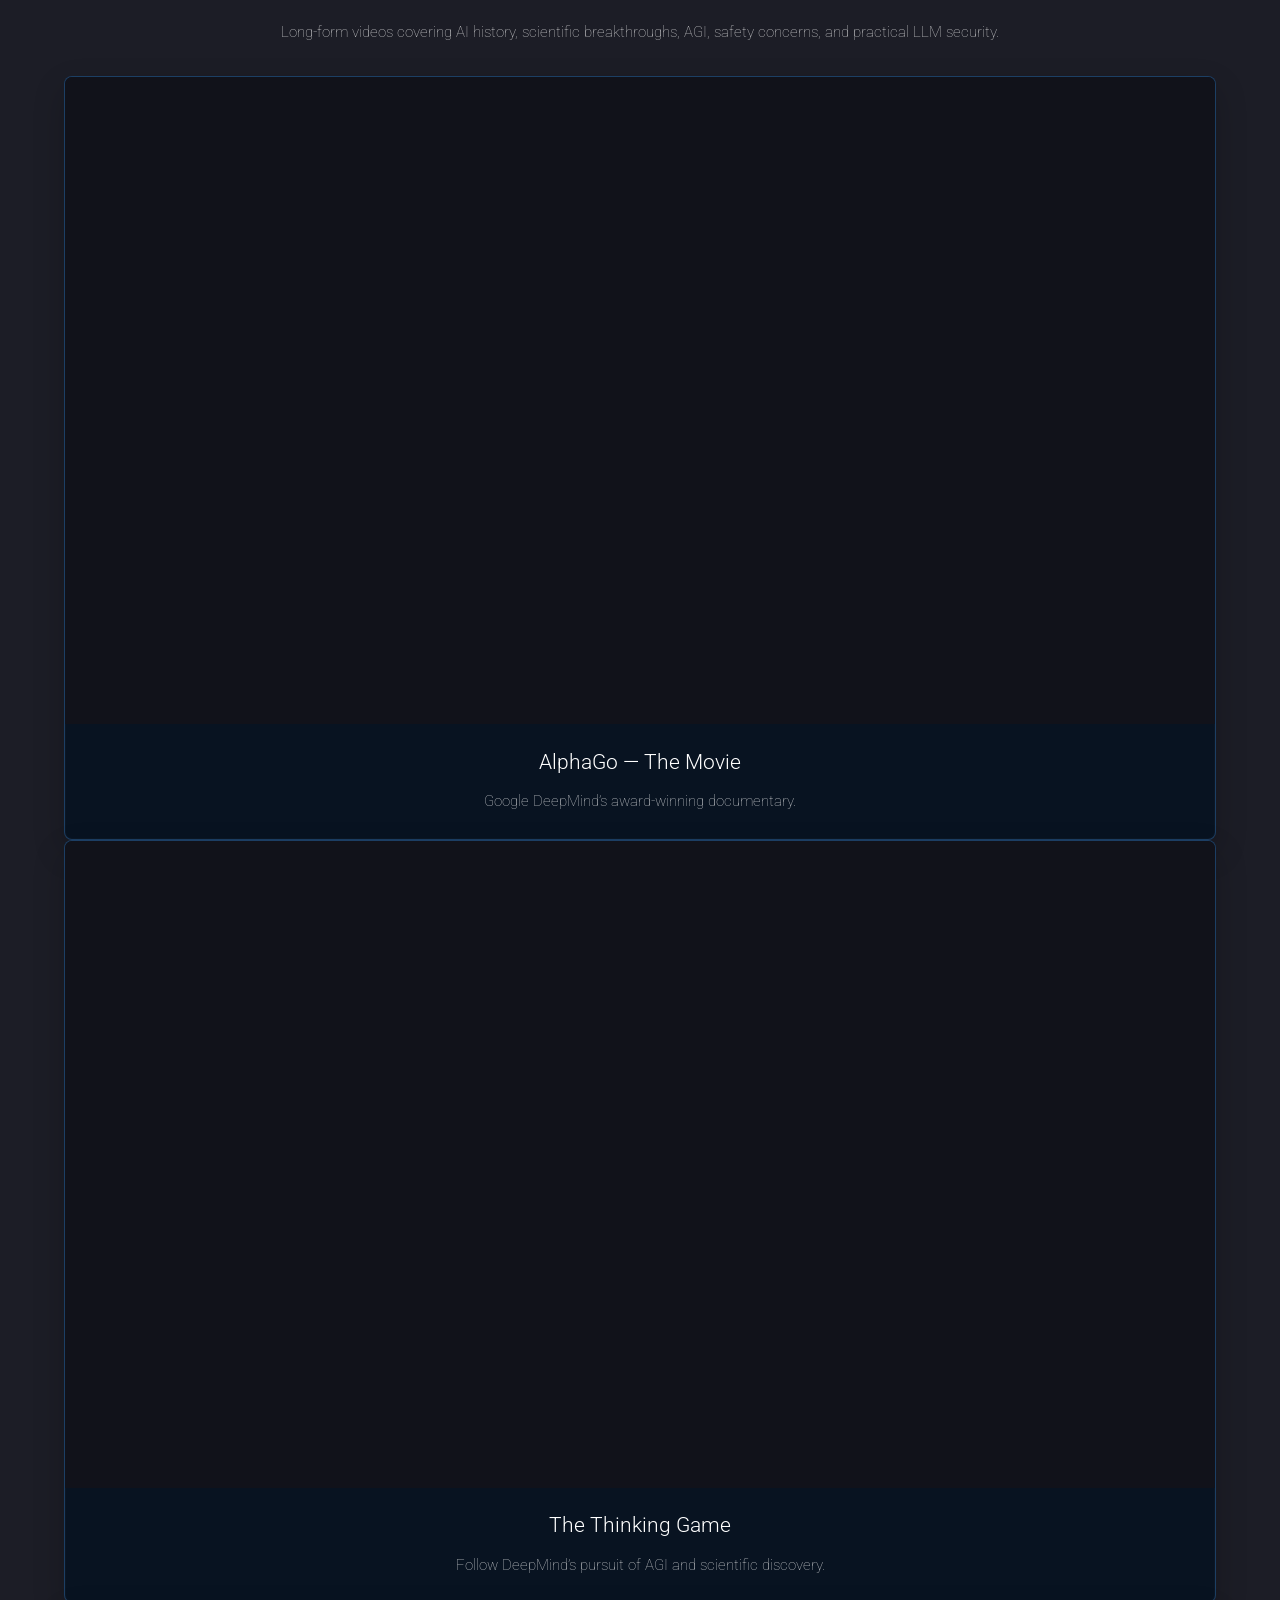
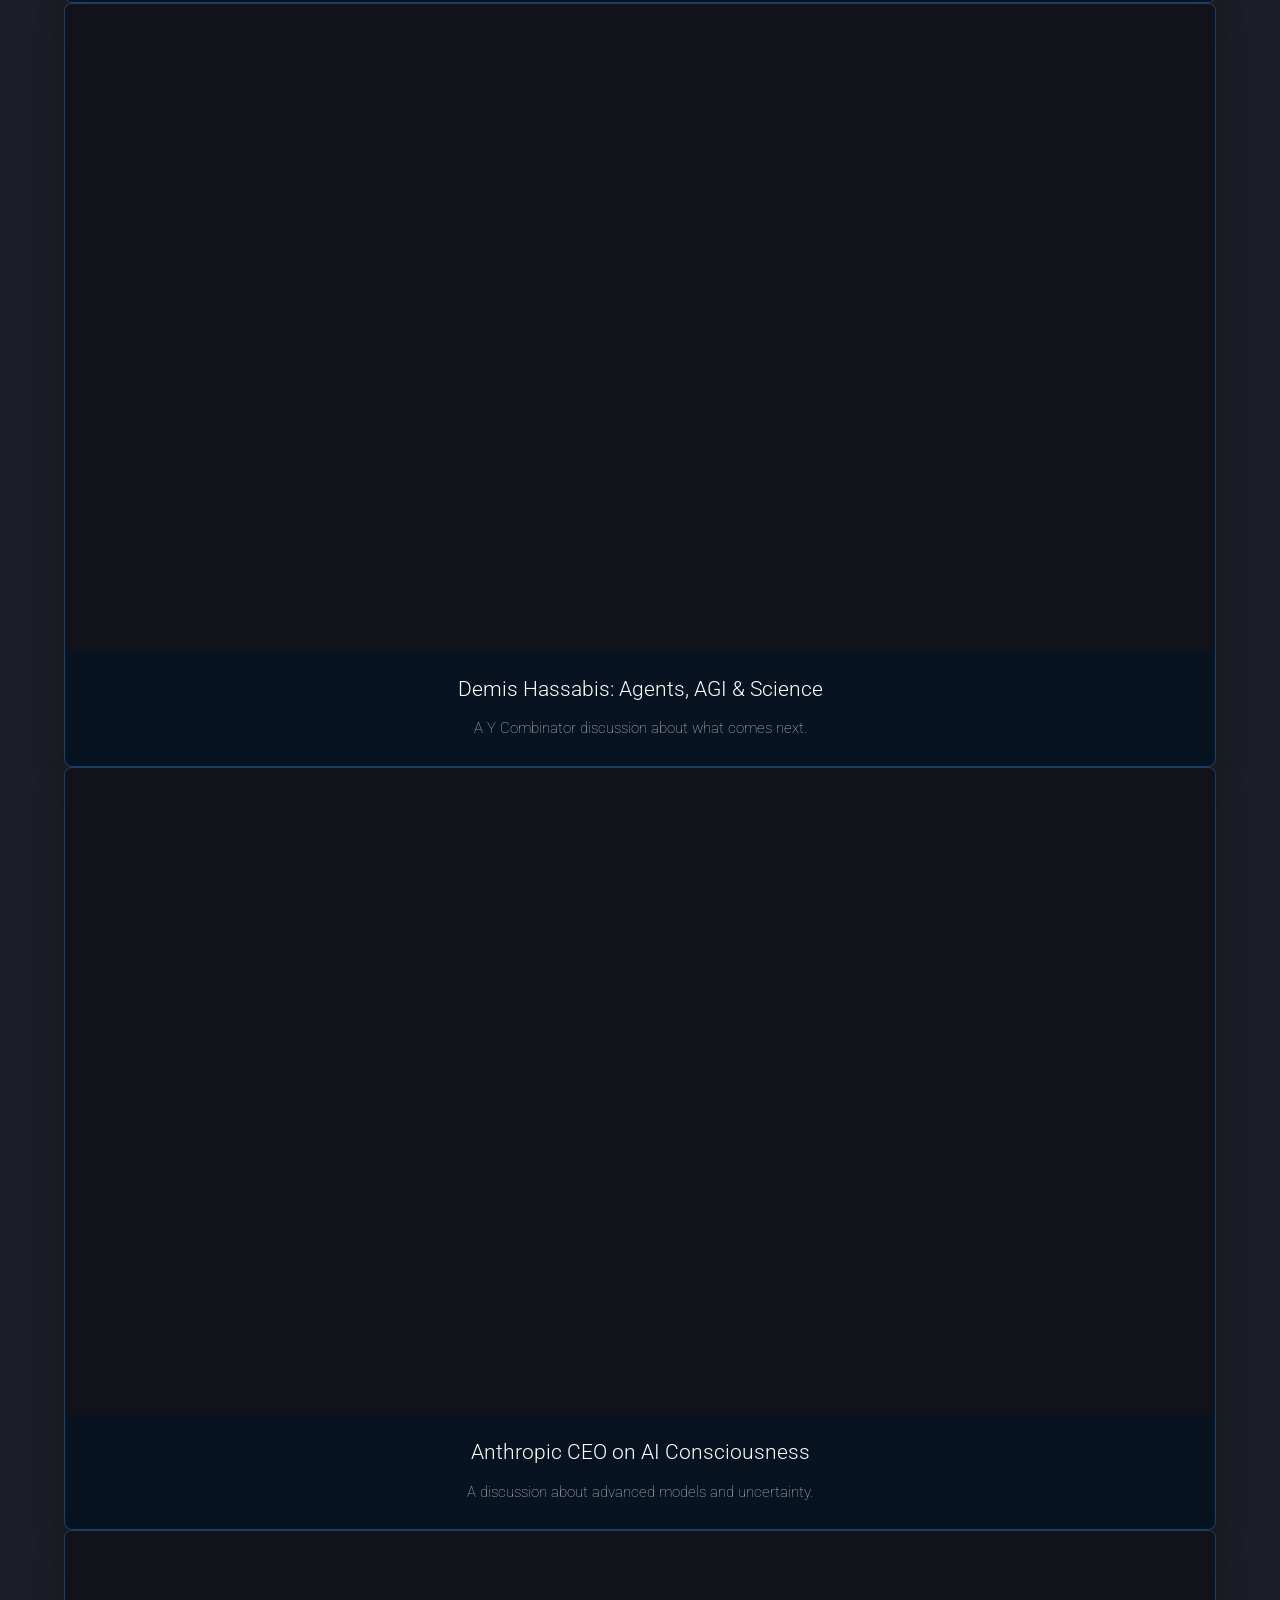
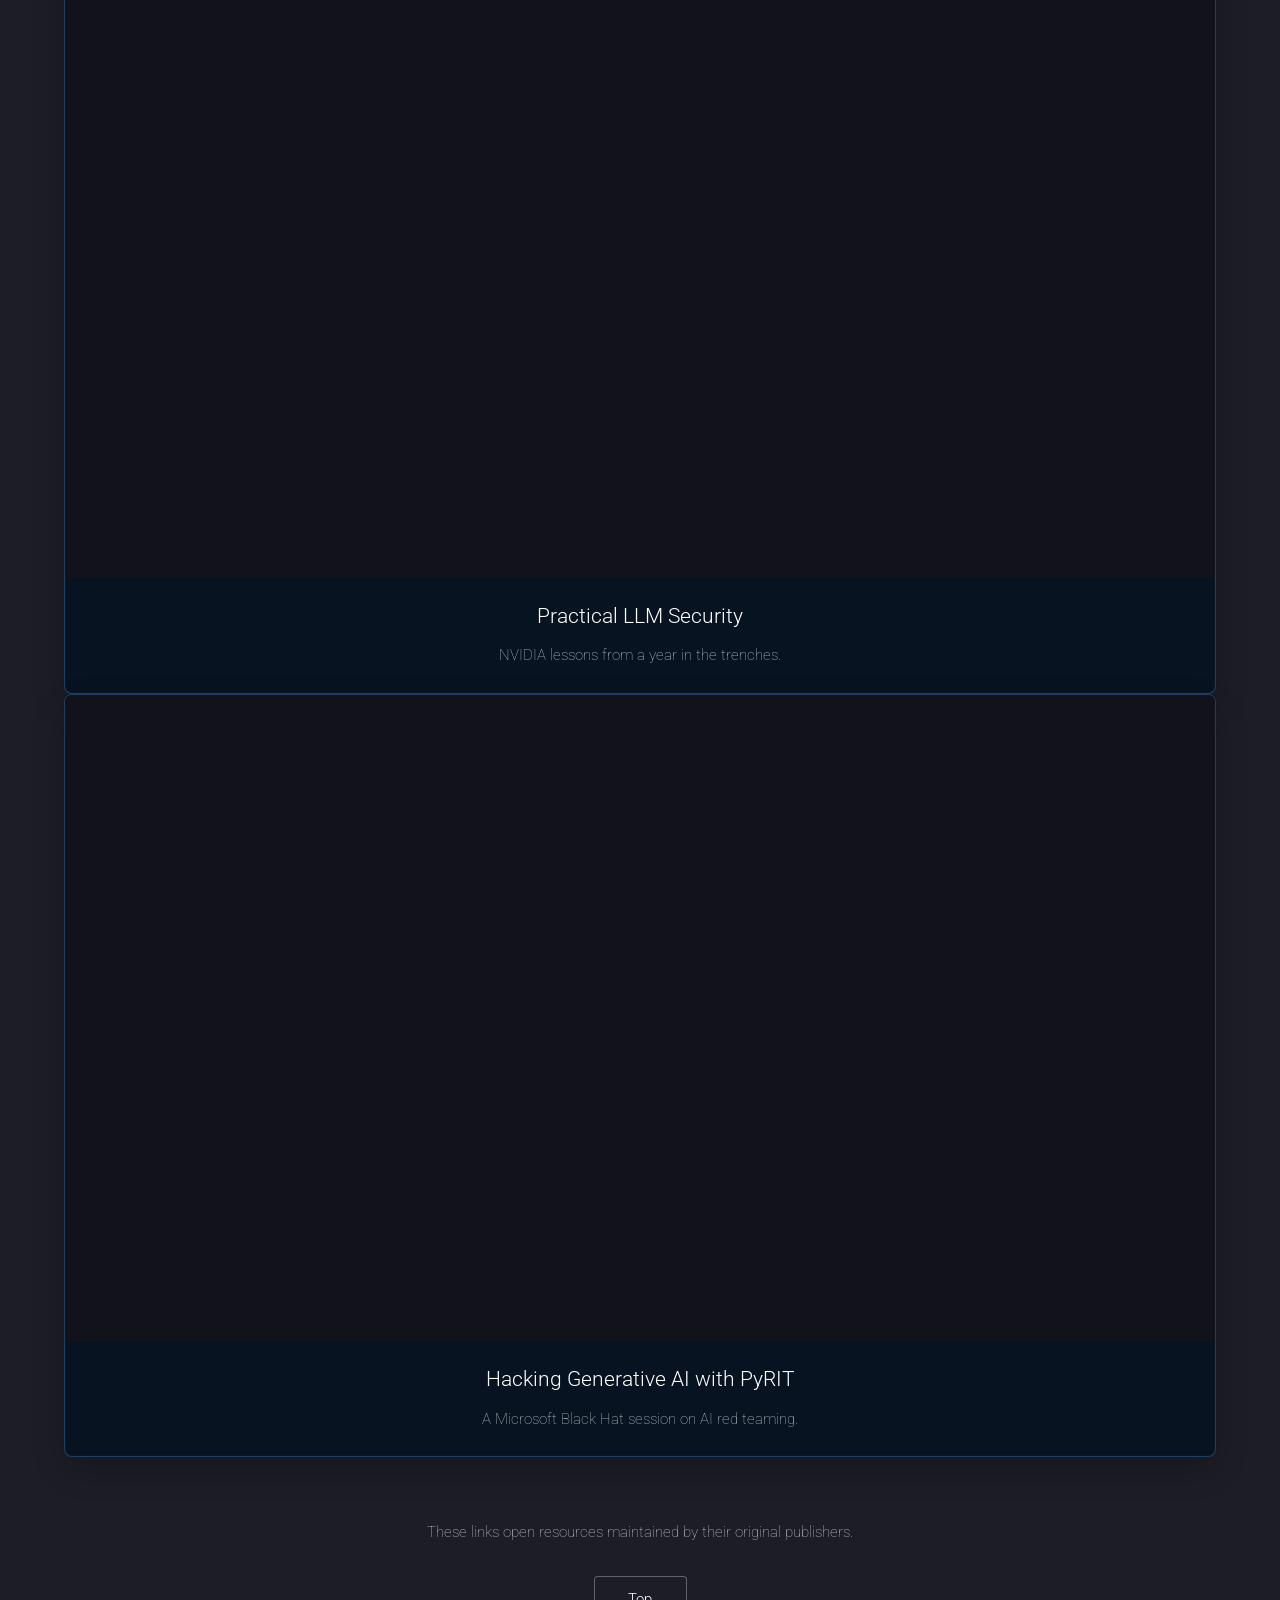
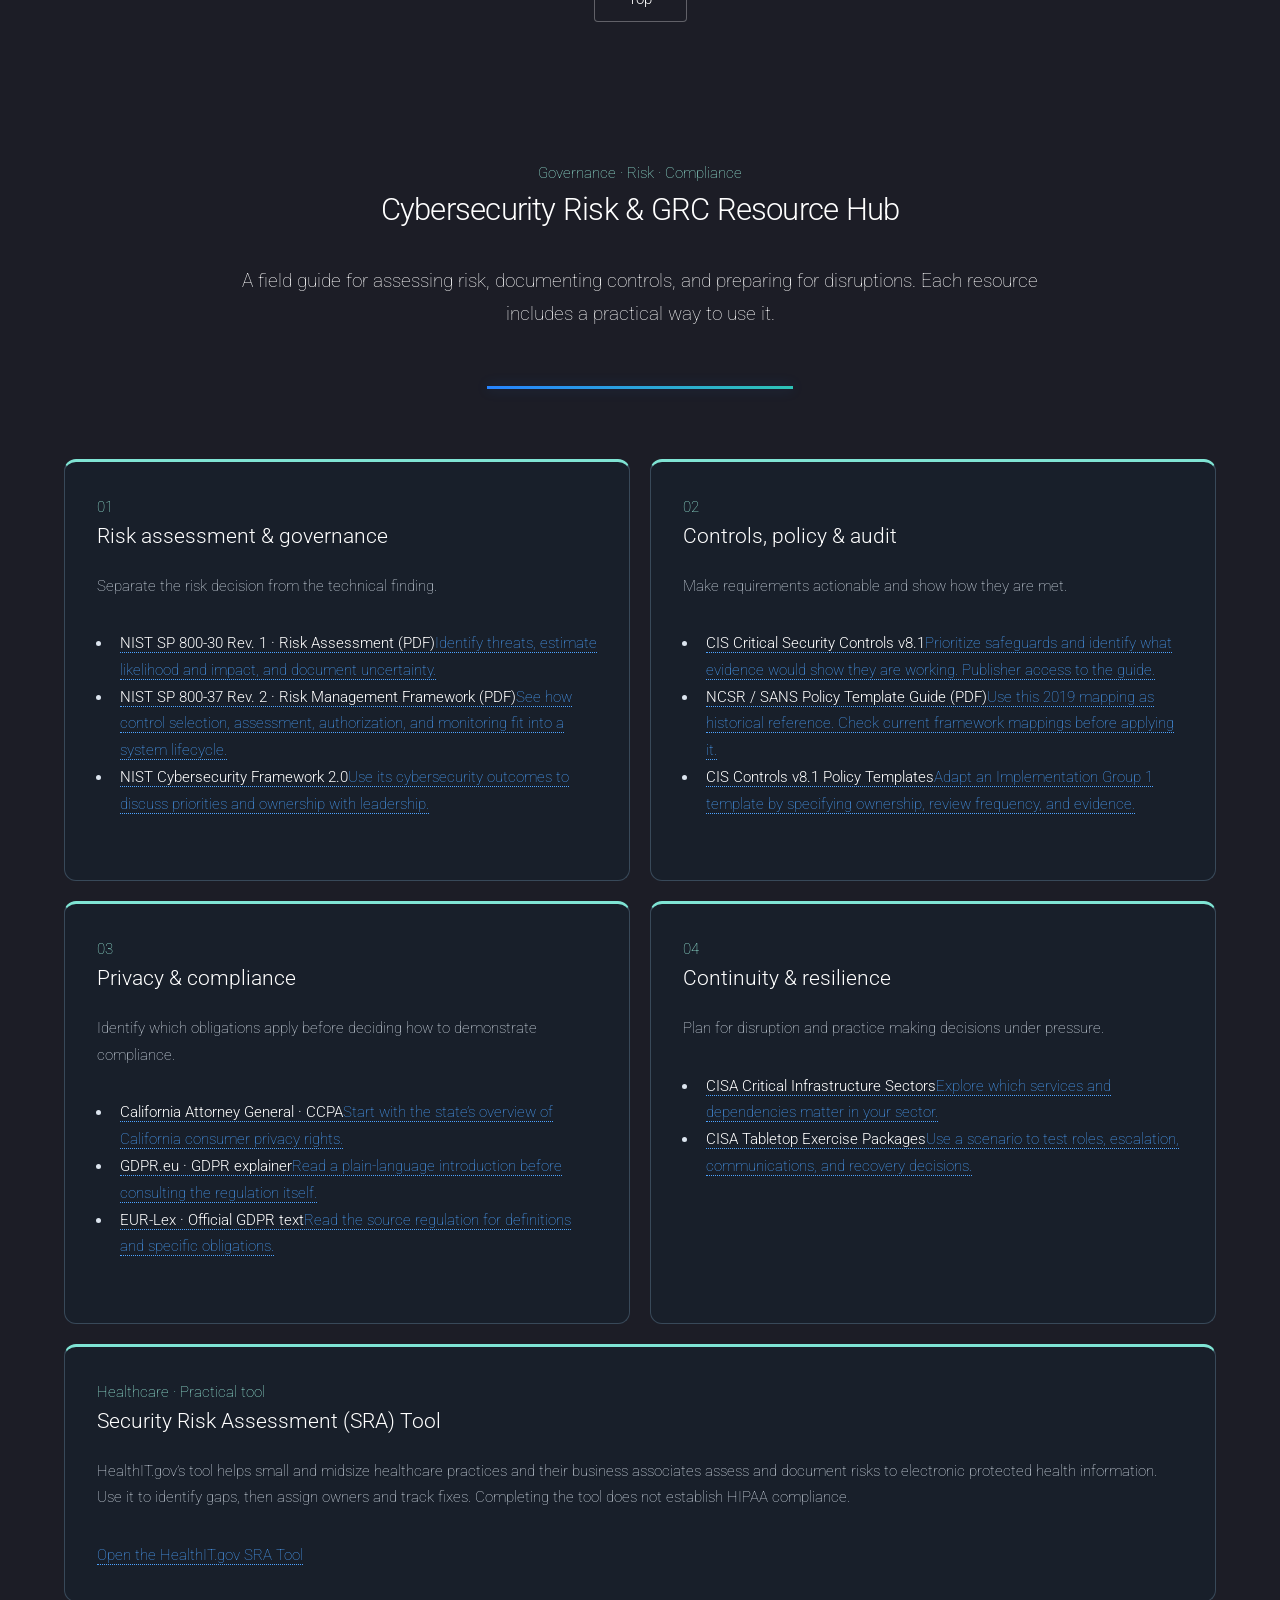
==== commit 935a6209: "Update index.html" ====
--- a/index.html
+++ b/index.html
@@ -969,9 +969,6 @@
 #grc-hub .ute-grc-reading {margin:1rem 0 0}
 @media(max-width:736px){#grc-hub .ute-grc-grid{grid-template-columns:1fr}}
 
-#banner .ute-paths {display:flex;flex-wrap:wrap;gap:.7rem;justify-content:flex-start;margin:1.2rem 0 0;padding:0}
-#banner .ute-paths li {padding:0}
-#banner .ute-paths .button {height:auto;min-height:2.75rem;line-height:1.4;padding:.75rem 1rem;white-space:normal}
 #grc-hub .ute-privacy-section {text-align:left;margin:2rem 0}
 #grc-hub .ute-privacy-grid {display:grid;grid-template-columns:repeat(3,minmax(0,1fr));gap:1rem}
 #grc-hub .ute-privacy-video {min-width:0;padding:1rem;background:#181f2a;border:1px solid #384959;border-radius:.75rem;color:#dce5ef}
@@ -980,6 +977,17 @@
 #grc-hub .ute-video-thumb img {position:absolute;inset:0;width:100%;height:100%;object-fit:cover}
 #grc-hub .ute-video-thumb span {z-index:1;padding:.35rem .75rem;border-radius:.35rem;background:#101520;color:#aff6e8}
 @media(max-width:900px){#grc-hub .ute-privacy-grid {grid-template-columns:repeat(auto-fit,minmax(min(100%,15rem),1fr))}}
+
+.ute-topic-band {background:linear-gradient(155deg,#071d21,#10182c 62%,#221d38);border-top:1px solid #38645f;padding:clamp(1.5rem,4vw,3rem) 0}
+.ute-topic-band .ute-topic-grid {display:grid;grid-template-columns:repeat(4,minmax(0,1fr));gap:.9rem}
+.ute-topic {display:flex;flex-direction:column;justify-content:center;gap:.2rem;padding:1rem;border:1px solid #4d697c;border-radius:.55rem;background:#101b2c;color:#f2fbff}
+.ute-topic strong {color:#f2fbff}
+.ute-topic span {font-size:.86em;color:#b6d7de}
+.ute-topic:hover,.ute-topic:focus-visible {background:#20304c;border-color:#8fffe3;color:#fff}
+.ute-topic:focus-visible {outline:2px solid #8fffe3;outline-offset:3px}
+#one.ute-intro {background:linear-gradient(180deg,#191b2d,#171820);padding:clamp(2rem,5vw,4rem) 0}
+@media(max-width:900px){.ute-topic-band .ute-topic-grid{grid-template-columns:repeat(2,minmax(0,1fr))}}
+@media(max-width:420px){.ute-topic-band .ute-topic-grid{grid-template-columns:1fr}}
 </style>
 	</head>
 	<body class="is-preload landing">
@@ -1031,20 +1039,17 @@
 					<div class="hero-orbit" aria-hidden="true"></div>
 					<div class="content">
 						<header>
-							<h2 class="glitch-title" data-text="Cybersecurity Resources &amp; Practical IT">Cybersecurity Resources &amp; Practical IT</h2>
-							<p>Guides, videos, and applied examples for students, IT professionals, and small businesses. Explore cybersecurity, privacy, AI security, and risk management.</p>
+							<h2 class="glitch-title" data-text="Security. AI. Governance.">Security. AI. Governance.</h2>
+							<p>Learn how to secure systems, use AI responsibly, and make better decisions about risk. Explore guides, videos, and practical examples you can use in class or at work.</p>
 						</header>
-      <ul class="actions ute-paths">
-        <li><a href="#resources" class="button primary scrolly">Explore resources</a></li>
-        <li><a href="#four" class="button scrolly">Small business projects</a></li>
-      </ul>
 					</div>
-					<a href="#one" class="goto-next scrolly">Next</a>
+					
 				</section>
 
-			<!-- One -->
-				<section id="one" class="spotlight style1 bottom">
-					<span class="image fit main"><img src="images/computer-closeing2.jpg" alt="" /></span>
+			<nav class="ute-topic-band" aria-label="Explore Utah Tech Experts"><div class="container ute-topic-grid"><a class="scrolly ute-topic" href="#four"><strong>Small Business</strong><span>Websites &amp; practical IT</span></a><a class="scrolly ute-topic" href="#resources"><strong>Cyber Info &amp; Reports</strong><span>Guides &amp; research</span></a><a class="scrolly ute-topic" href="#ai-security-hub"><strong>AI Security</strong><span>Frameworks &amp; videos</span></a><a class="scrolly ute-topic" href="#grc-hub"><strong>Cyber Risk &amp; GRC</strong><span>Risk, privacy &amp; resilience</span></a></div></nav>
+
+<!-- One -->
+				<section id="one" class="wrapper style1 ute-intro">
 					<div class="content">
 						<div class="container">
 							<div class="row">
@@ -1065,7 +1070,6 @@
 							
 						</div>
 					</div>
-					<a href="#two" class="goto-next scrolly">Next</a>
 				</section>
 
 			<!-- Two -->
